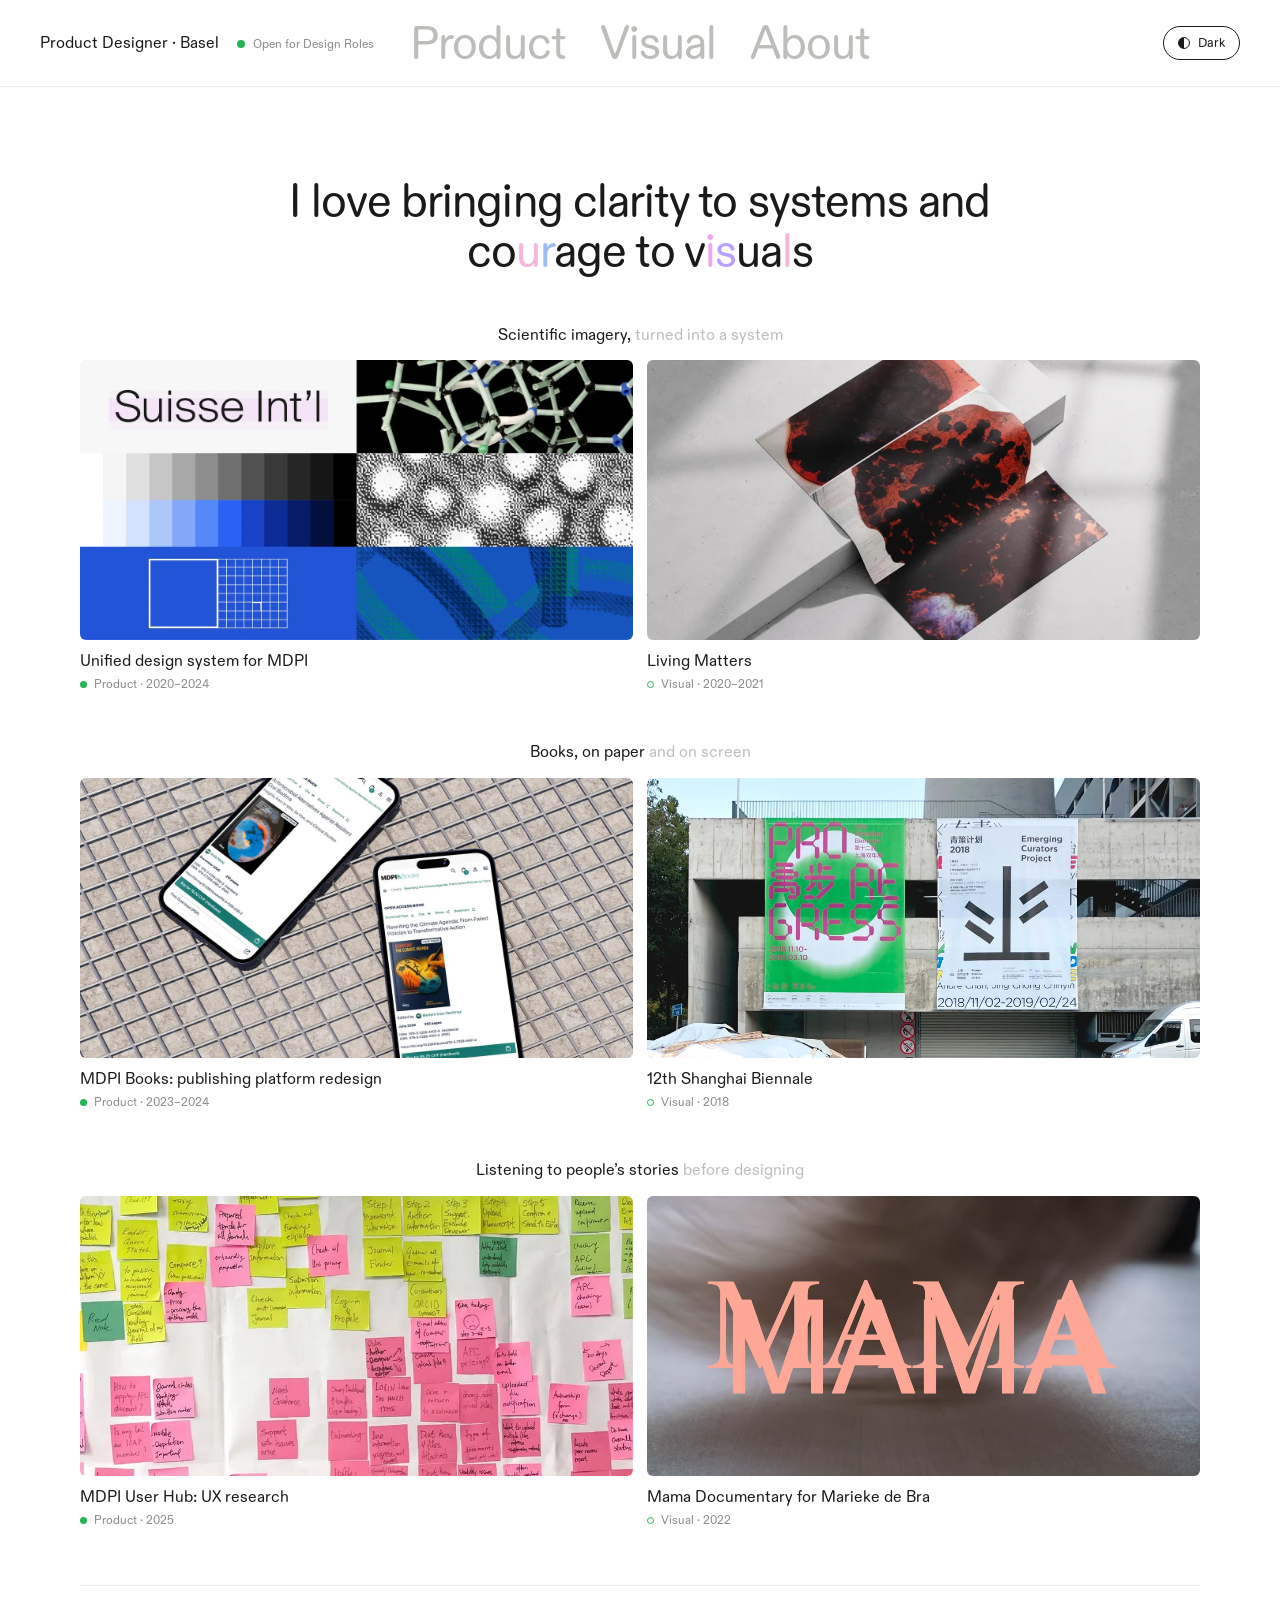
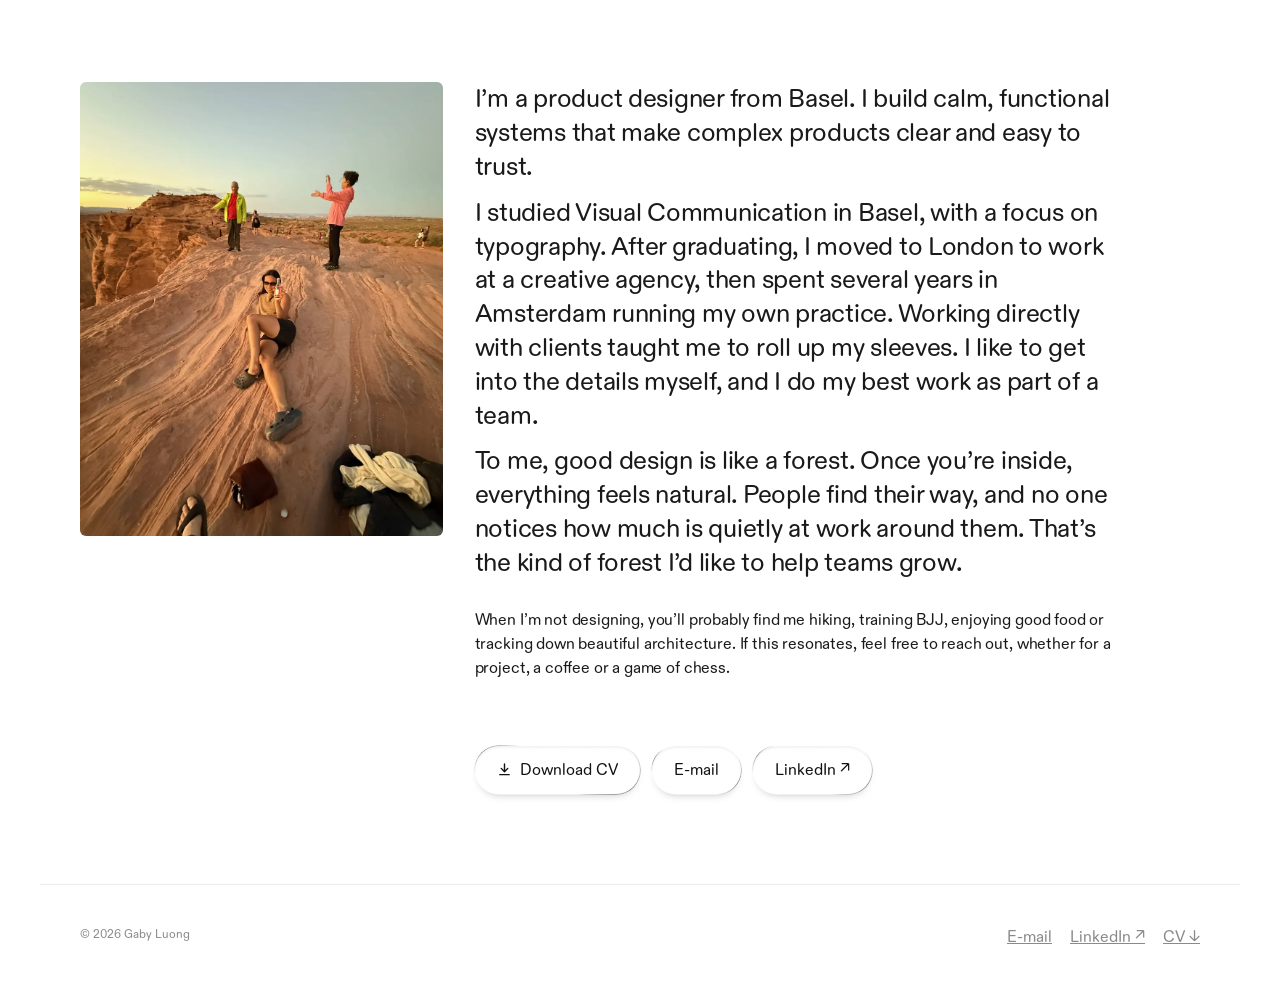
==== index.html @ 209bff6f "Use the smiley as favicon - favicon.svg (switches to white on dark browser tabs), favicon.ico, apple" ====
<!DOCTYPE html><html lang="en"><head><meta charset="utf-8"><meta name="viewport" content="width=device-width,initial-scale=1"><title>Gaby Luong — Product Designer in Basel, Switzerland</title>
<meta name="description" content="Portfolio of Gaby Luong, Product Designer in Basel. Case studies in UX research, design systems and product design for MDPI, plus graphic and visual work.">
<link rel="canonical" href="https://www.gabyluong.com/">
<meta name="author" content="Gaby Luong">
<meta name="robots" content="index, follow">
<meta name="theme-color" content="#FDFDF8">
<meta property="og:type" content="website">
<meta property="og:site_name" content="Gaby Luong">
<meta property="og:title" content="Gaby Luong — Product Designer in Basel, Switzerland">
<meta property="og:description" content="Portfolio of Gaby Luong, Product Designer in Basel. Case studies in UX research, design systems and product design for MDPI, plus graphic and visual work.">
<meta property="og:url" content="https://www.gabyluong.com/">
<meta property="og:image" content="https://www.gabyluong.com/assets/img/og.jpg">
<meta property="og:image:width" content="1200"><meta property="og:image:height" content="630">
<meta property="og:locale" content="en_GB">
<meta name="twitter:card" content="summary_large_image">
<link rel="icon" href="favicon.ico" sizes="any">
<link rel="icon" href="favicon.svg" type="image/svg+xml">
<link rel="apple-touch-icon" href="apple-touch-icon.png">
<script type="application/ld+json">{"@context": "https://schema.org", "@graph": [{"@type": "Person", "@id": "https://www.gabyluong.com/#person", "name": "Gaby Luong", "jobTitle": "Product Designer", "url": "https://www.gabyluong.com/", "email": "mailto:info@gabyluong.com", "address": {"@type": "PostalAddress", "addressLocality": "Basel", "addressCountry": "CH"}, "knowsAbout": ["UX Research", "Product Design", "Design Systems", "Visual Design", "Typography"], "sameAs": ["https://www.linkedin.com/in/gaby-luong-458124151"]}, {"@type": "WebSite", "@id": "https://www.gabyluong.com/#website", "url": "https://www.gabyluong.com/", "name": "Gaby Luong", "inLanguage": "en", "publisher": {"@id": "https://www.gabyluong.com/#person"}}]}</script>
<style>
:root{--bg:#f4f4f2;--paper:#fff;--ink:#1a1a1a;--mute:#8a8a8a;--l1:#e4e4e2;--l2:#d2d2cf;--l3:#bdbdb9;--acc:#d9542b}
@media (prefers-color-scheme:dark){:root{--bg:#141414;--paper:#1c1c1c;--ink:#ededed;--mute:#8c8c8c;--l1:#2a2a2a;--l2:#353535;--l3:#454545;--acc:#ff7a4f}}
*{box-sizing:border-box;margin:0;padding:0}
body{background:var(--bg);color:var(--ink);font:14px/1.5 "Helvetica Neue",Helvetica,Arial,system-ui,sans-serif}
a{color:inherit;text-decoration:none}
button{font:inherit;color:inherit;background:none;border:0;cursor:pointer}
.site{max-width:1200px;margin:0 auto;background:var(--paper);min-height:100vh;border-left:1px solid var(--l1);border-right:1px solid var(--l1)}
header{display:flex;justify-content:space-between;align-items:center;padding:18px 40px;border-bottom:1px solid var(--l1);position:sticky;top:0;background:var(--paper);z-index:5}
header nav{display:flex;gap:22px;font-size:13px;color:var(--mute)}
header nav a.on{color:var(--ink);font-weight:500}
header nav a:hover{color:var(--ink)}
.pill{border:1px solid var(--ink);border-radius:30px;padding:5px 14px;font-size:12px;display:inline-block}
.pill.solid{background:var(--ink);color:var(--paper)}
main{padding:0 40px 20px}
.g{display:grid;grid-template-columns:1fr 2fr;gap:32px}
.eb{font-size:11px;color:var(--mute)}
.tag{font-size:10px;color:var(--mute);text-transform:uppercase;letter-spacing:.08em}
.hl{font-size:clamp(26px,3.8vw,46px);line-height:1.06;letter-spacing:-.02em;font-weight:400}
.hl span{color:var(--l3)}
.h1{font-size:clamp(26px,3.4vw,40px);letter-spacing:-.02em;font-weight:400;line-height:1.1;display:flex;align-items:center}
.h2{font-size:20px;font-weight:400;letter-spacing:-.01em;margin-bottom:10px}
.n{display:inline-flex;width:22px;height:22px;border:1px solid currentColor;border-radius:50%;font-size:11px;align-items:center;justify-content:center;margin-right:10px;flex:none}
.box{background:var(--l1);border-radius:6px;position:relative;display:flex;align-items:center;justify-content:center;color:var(--mute);font-size:11px;text-align:center;padding:8px;overflow:hidden}
.box::before,.box::after{content:"";position:absolute;inset:0;background:linear-gradient(to top right,transparent calc(50% - .5px),var(--l2) 50%,transparent calc(50% + .5px)),linear-gradient(to top left,transparent calc(50% - .5px),var(--l2) 50%,transparent calc(50% + .5px));opacity:.6}
.box span{position:relative;z-index:1;background:var(--l1);padding:1px 6px;border-radius:3px}
a.box:hover,a .box:hover{outline:2px solid var(--ink);outline-offset:-2px}
.lines{display:grid;gap:7px}.lines i{display:block;height:9px;background:var(--l1);border-radius:3px}
.sec{margin-top:60px}
.hr{border-top:1px solid var(--l1);margin:56px 0 0}
.filters{display:flex;gap:8px;flex-wrap:wrap;margin:34px 0 18px;align-items:center}
.filters .pill{border-color:var(--l3);color:var(--mute)}
.filters .pill.on{border-color:var(--ink);background:var(--ink);color:var(--paper)}
.filters .pill:hover{border-color:var(--ink);color:var(--ink)}
.filters .pill.on:hover{color:var(--paper)}
/* wall */
.wall{display:grid;grid-template-columns:repeat(6,1fr);grid-auto-rows:112px;gap:8px;grid-auto-flow:dense}
.wall a{display:block;position:relative}.wall a .box{height:100%}
.lab{position:absolute;left:8px;bottom:8px;z-index:2;font-size:10px;padding:2px 8px;border-radius:10px;background:var(--paper);color:var(--ink);border:1px solid var(--l2)}
.lab.p{background:var(--ink);color:var(--paper);border-color:var(--ink)}
.s2{grid-column:span 2}.r2{grid-row:span 2}.s3{grid-column:span 3}
.cards{display:grid;grid-template-columns:repeat(3,1fr);gap:18px}
.cards .box{height:170px;margin-bottom:10px}
.cards b{font-weight:500;display:flex;align-items:center}
.cards p{font-size:12px;color:var(--mute);margin-top:3px}
/* mobile pairs (D) */
.pairs{display:none}
.pair{margin-top:26px}.pair h3{font-size:20px;font-weight:400;letter-spacing:-.01em;margin:4px 0 10px}.pair h3 span{color:var(--l3)}
.pair .two{display:grid;grid-template-columns:1fr 1fr;gap:8px}.pair .two .box{height:130px}
.cap{font-size:11px;color:var(--mute);margin-top:4px}
/* overview A */
.ovhead{margin-top:28px}
.plist{display:grid;gap:0;margin-top:20px}
.prow{display:grid;grid-template-columns:200px 1fr auto;gap:22px;align-items:center;padding:16px 0;border-top:1px solid var(--l1)}
.prow .box{height:120px}
.prow b{font-weight:500;font-size:17px;display:flex;align-items:center}
.prow .res{font-size:12px;border:1px solid var(--l2);border-radius:20px;padding:3px 10px;color:var(--mute);white-space:nowrap}
.prow:hover b{text-decoration:underline}
.vgrid{display:grid;grid-template-columns:repeat(4,1fr);grid-auto-rows:150px;gap:10px;margin-top:20px;grid-auto-flow:dense}
.vgrid a{display:flex;flex-direction:column}.vgrid a .box{flex:1}
.vgrid .cap{display:flex;justify-content:space-between}
/* case study: summary first */
.tldr{display:grid;grid-template-columns:repeat(4,1fr);border:1px solid var(--l2);border-radius:10px;overflow:hidden;margin-top:18px}
.tldr div{padding:16px;border-right:1px solid var(--l2);font-size:13px}.tldr div:last-child{border-right:0;background:var(--l1)}
.tldr b{display:block;font-size:10px;color:var(--mute);font-weight:500;text-transform:uppercase;letter-spacing:.08em;margin-bottom:6px}
.chapnav{position:sticky;top:57px;background:var(--paper);z-index:4;display:flex;gap:20px;font-size:12px;color:var(--mute);border-bottom:1px solid var(--l1);padding:12px 0;margin-top:34px;overflow-x:auto;white-space:nowrap}
.chapnav a:hover,.chapnav a.on{color:var(--ink)}
.steps div{display:grid;grid-template-columns:140px 1fr;gap:12px;padding:9px 0;border-top:1px solid var(--l1);font-size:13px}
.steps b{font-weight:500}
.stats{display:grid;grid-template-columns:repeat(3,1fr);gap:10px}
.stats div{background:var(--l1);border-radius:8px;padding:14px}
.stats b{display:block;font-size:24px;font-weight:400}.stats span{font-size:12px;color:var(--mute)}
.pairbox{display:grid;grid-template-columns:1fr 1fr;gap:20px;align-items:center;border:1px dashed var(--l3);border-radius:10px;padding:20px}
.pairbox .box{height:170px}
.next{display:flex;justify-content:space-between;align-items:center;border-top:1px solid var(--l1);margin-top:64px;padding-top:22px}
.next .h1{font-size:24px}
.meta{display:grid;grid-template-columns:repeat(4,1fr);gap:16px;font-size:12px;margin-top:22px}
.meta div{border-top:1px solid var(--l1);padding-top:8px;color:var(--mute)}.meta b{display:block;color:var(--ink);font-weight:500;font-size:13px}
.back{font-size:12px;color:var(--mute);display:inline-block;margin-top:24px}.back:hover{color:var(--ink)}
footer{display:flex;justify-content:space-between;padding:26px 40px;border-top:1px solid var(--l1);margin-top:70px;font-size:11px;color:var(--mute)}
/* annotations */
.ann{display:none;font-size:11.5px;color:var(--acc);border-left:2px solid var(--acc);padding:2px 0 2px 9px;margin-top:10px;max-width:640px}
body.notes .ann{display:block}
.tools-x{position:fixed;right:14px;bottom:14px;display:flex;gap:8px;z-index:9}
.tools button{background:var(--ink);color:var(--paper);border-radius:30px;padding:8px 14px;font-size:12px;box-shadow:0 2px 10px rgba(0,0,0,.15)}
.tools .where{background:var(--paper);color:var(--mute);border:1px solid var(--l2)}
.burger{display:none}
@media (max-width:760px){
 header,main,footer{padding-left:16px;padding-right:16px}
 header nav{display:none}.burger{display:block;font-size:12px}
 header nav.open{display:flex;position:absolute;top:100%;left:0;right:0;background:var(--paper);flex-direction:column;padding:14px 16px;border-bottom:1px solid var(--l1)}
 .g,.cards,.pairbox{grid-template-columns:1fr}
 .wall{display:none}.pairs{display:block}.wallhead{display:none}
 .prow{grid-template-columns:110px 1fr}.prow .res{grid-column:2}.prow .box{height:80px}
 .vgrid{grid-template-columns:1fr 1fr}
 .tldr,.meta{grid-template-columns:1fr 1fr}.tldr div:nth-child(2){border-right:0}.tldr div:nth-child(-n+2){border-bottom:1px solid var(--l2)}
 .stats{grid-template-columns:1fr}.steps div{grid-template-columns:1fr;gap:2px}
 .chapnav{top:53px}
}

.page{display:none}#home{display:block}
main.pages:has(.page:target) #home:not(:target),main.pages:has(.page :target) #home:not(:has(:target)){display:none}
.page:target,.page:has(:target){display:block}
.where{position:fixed;right:118px;bottom:14px;z-index:9;background:var(--paper);color:var(--mute);border:1px solid var(--l2);border-radius:30px;padding:8px 14px;font-size:12px}
#nt{position:absolute;opacity:0;pointer-events:none}
.ntl{position:fixed;right:14px;bottom:14px;z-index:9;background:var(--ink);color:var(--paper);border-radius:30px;padding:8px 14px;font-size:12px;cursor:pointer;box-shadow:0 2px 10px rgba(0,0,0,.15)}
#nt:checked ~ .pages .ann{display:block}
html{scroll-padding-top:100px}
.fr{position:absolute;opacity:0;pointer-events:none}
header.hc{display:flex;justify-content:center;align-items:center}
header.hc nav{display:flex;gap:28px;font-size:13px;color:var(--mute);justify-self:center}
header.hc nav a.on{color:var(--ink);font-weight:500;border-bottom:1px solid var(--ink)}
header.hc .logo{font-weight:500}header.hc .hr-r{justify-self:end;font-size:12px;color:var(--mute)}
.fbox{display:flex;justify-content:space-between;align-items:flex-end;gap:20px;flex-wrap:wrap;margin:70px 40px 30px;padding:26px;border:1px solid var(--l2);border-radius:10px;font-size:11px;color:var(--mute)}
.pair3{margin-top:48px}.ptitle3{display:grid;grid-template-columns:1fr 2fr;gap:32px;align-items:end;margin-bottom:14px}
.ptitle3 h3{font-size:clamp(22px,2.8vw,32px);font-weight:400;letter-spacing:-.015em;line-height:1.1}.ptitle3 h3 span{color:var(--l3)}
.two3{display:grid;grid-template-columns:1fr 1fr;gap:14px}.cap{display:flex;justify-content:space-between;gap:8px}.two3 .cap b{font-weight:500;color:var(--ink)}
.rowhead{display:flex;justify-content:space-between;align-items:baseline;margin:44px 0 14px}.rowhead .back{margin:0}
.car{position:relative;padding:0 44px}
.vp{overflow:hidden}.track{display:flex;gap:12px;transition:transform .35s ease}
.track .it{flex:0 0 calc((100% - (var(--v) - 1)*12px)/var(--v));display:block}
.cnav .ca{display:none;position:absolute;top:calc(50% - 30px);width:34px;height:34px;border:1px solid var(--ink);border-radius:50%;align-items:center;justify-content:center;font-size:18px;cursor:pointer;background:var(--paper);z-index:2}
.cnav .cprev{left:0}.cnav .cnext{right:0}.cnav .dis{border-color:var(--l2);color:var(--l3);cursor:default}
.cnt{font-size:11px;color:var(--mute);text-align:center;margin-top:8px}.cnt span{display:none}
.col{max-width:780px;margin:0 auto}
.pl{margin-top:56px;padding-top:24px;border-top:1px solid var(--l1)}
.pl .box{margin-bottom:16px}.plt{display:flex;justify-content:space-between;align-items:center;gap:12px;flex-wrap:wrap}
.res{font-size:12px;border:1px solid var(--l2);border-radius:20px;padding:3px 10px;color:var(--mute)}
.vb{margin-top:80px;padding-top:26px;border-top:1px solid var(--l1)}
.vh{display:flex;gap:16px;align-items:baseline;margin-bottom:18px}.vn{font-size:12px;color:var(--mute);font-variant-numeric:tabular-nums}
.vt{font-size:clamp(22px,2.6vw,32px);font-weight:400;letter-spacing:-.015em}
.vcap-r{max-width:340px;margin:16px 0 0 auto}
.sq{display:grid;grid-template-columns:1fr 1fr;gap:40px;align-items:start;max-width:880px;margin-left:12%}.sq.rev{margin-left:auto;margin-right:0}
.sq .lines,.ov .lines{margin-top:6px}
.ov{display:grid;grid-template-columns:1.3fr 1fr;gap:40px;align-items:center}.ov.rev{grid-template-columns:1fr 1.3fr}
.ovimg{position:relative;height:440px}.ovimg .o1{position:absolute;left:0;top:0;width:62%;height:78%;display:block}.ovimg .o2{position:absolute;right:0;bottom:0;width:55%;height:62%;display:block;box-shadow:0 0 0 8px var(--paper)}
.dip{display:grid;grid-template-columns:1fr 1fr;gap:12px}
.bleed{display:block;position:relative;margin:0 -40px}.bleed .box{border-radius:0}.bcap{position:absolute;left:40px;bottom:20px;background:var(--paper);padding:6px 12px;border-radius:20px;font-size:12px;z-index:2}
.tri{display:grid;grid-template-columns:1fr 1fr 1fr;gap:12px;align-items:start}
.typ{display:grid;grid-template-columns:2fr 1fr;gap:30px;align-items:end}.big{font-size:clamp(40px,7vw,96px);font-weight:400;letter-spacing:-.04em;line-height:.95}

.lead{font-size:clamp(18px,2vw,22px);line-height:1.4;letter-spacing:-.01em;max-width:820px;margin-top:22px}
.txt p{max-width:640px;margin-top:10px}.txt .h2{margin-bottom:4px}
.steps span{color:var(--ink)}
.out{margin:16px 0 0 18px;max-width:640px}.out li{margin-top:6px}
@media (max-width:760px){
 header.hc{grid-template-columns:1fr;gap:10px;justify-items:center}header.hc .hr-r{display:none}header.hc nav{gap:18px}
 .where{display:none!important}.fbox{margin:50px 16px 20px}
 .ptitle3{grid-template-columns:1fr;gap:4px}.two3 .box{height:160px!important}.two3 .cap{flex-direction:column;gap:0}
 .car{padding:0}.cnav{display:none}.vp{overflow-x:auto;scroll-snap-type:x mandatory}.track{transform:none!important}.track .it{flex-basis:72%;scroll-snap-align:start}.cnt{display:none}
 .pl .box{height:220px!important}
 .sq,.ov,.ov.rev,.typ{grid-template-columns:1fr;margin-left:0;gap:16px}.ovimg{height:300px}.ov.rev .ovimg{order:-1}.sq.rev a{order:-1}
 .dip .box{height:260px!important}.bleed{margin:0 -16px}.bleed .box{height:260px!important}.bcap{left:16px}
 .tri{grid-template-columns:1fr 1fr 1fr;gap:6px}.tri .box{height:140px!important}.tri a{margin-top:0!important}
}
#cux-0:checked~.cnav .k0{display:flex}#cux-0:checked~.vp .track{transform:translateX(calc(-0 * ((100% - 2*12px)/3 + 12px)))}#cux-0:checked~.cnt .c0{display:inline}#cux-1:checked~.cnav .k1{display:flex}#cux-1:checked~.vp .track{transform:translateX(calc(-1 * ((100% - 2*12px)/3 + 12px)))}#cux-1:checked~.cnt .c1{display:inline}#cux-2:checked~.cnav .k2{display:flex}#cux-2:checked~.vp .track{transform:translateX(calc(-2 * ((100% - 2*12px)/3 + 12px)))}#cux-2:checked~.cnt .c2{display:inline}#cvis-0:checked~.cnav .k0{display:flex}#cvis-0:checked~.vp .track{transform:translateX(calc(-0 * ((100% - 3*12px)/4 + 12px)))}#cvis-0:checked~.cnt .c0{display:inline}#cvis-1:checked~.cnav .k1{display:flex}#cvis-1:checked~.vp .track{transform:translateX(calc(-1 * ((100% - 3*12px)/4 + 12px)))}#cvis-1:checked~.cnt .c1{display:inline}#cvis-2:checked~.cnav .k2{display:flex}#cvis-2:checked~.vp .track{transform:translateX(calc(-2 * ((100% - 3*12px)/4 + 12px)))}#cvis-2:checked~.cnt .c2{display:inline}#cvis-3:checked~.cnav .k3{display:flex}#cvis-3:checked~.vp .track{transform:translateX(calc(-3 * ((100% - 3*12px)/4 + 12px)))}#cvis-3:checked~.cnt .c3{display:inline}#cvis-4:checked~.cnav .k4{display:flex}#cvis-4:checked~.vp .track{transform:translateX(calc(-4 * ((100% - 3*12px)/4 + 12px)))}#cvis-4:checked~.cnt .c4{display:inline}#cvis-5:checked~.cnav .k5{display:flex}#cvis-5:checked~.vp .track{transform:translateX(calc(-5 * ((100% - 3*12px)/4 + 12px)))}#cvis-5:checked~.cnt .c5{display:inline}#cvis-6:checked~.cnav .k6{display:flex}#cvis-6:checked~.vp .track{transform:translateX(calc(-6 * ((100% - 3*12px)/4 + 12px)))}#cvis-6:checked~.cnt .c6{display:inline}#csh-0:checked~.cnav .k0{display:flex}#csh-0:checked~.vp .track{transform:translateX(calc(-0 * ((100% - 2*12px)/3 + 12px)))}#csh-0:checked~.cnt .c0{display:inline}#csh-1:checked~.cnav .k1{display:flex}#csh-1:checked~.vp .track{transform:translateX(calc(-1 * ((100% - 2*12px)/3 + 12px)))}#csh-1:checked~.cnt .c1{display:inline}#csh-2:checked~.cnav .k2{display:flex}#csh-2:checked~.vp .track{transform:translateX(calc(-2 * ((100% - 2*12px)/3 + 12px)))}#csh-2:checked~.cnt .c2{display:inline}#csh-3:checked~.cnav .k3{display:flex}#csh-3:checked~.vp .track{transform:translateX(calc(-3 * ((100% - 2*12px)/3 + 12px)))}#csh-3:checked~.cnt .c3{display:inline}.ph{border-radius:6px;overflow:hidden;background:var(--l1)}.ph img{display:block;width:100%;height:auto}
@font-face{font-family:"Diatype Rounded";src:url(assets/fonts/diatype-rounded-1.woff2) format("woff2");font-weight:300}
@font-face{font-family:"Diatype Rounded";src:url(assets/fonts/diatype-rounded-2.woff2) format("woff2");font-weight:400}
@font-face{font-family:"Diatype Rounded";src:url(assets/fonts/diatype-rounded-3.woff2) format("woff2");font-weight:500}
@font-face{font-family:"Diatype Rounded";src:url(assets/fonts/diatype-rounded-4.woff2) format("woff2");font-weight:900}
:root{--bg:#f4f4f2;--paper:#fff;--ink:#1a1a1a;--mute:#8a8a8a;--l1:#ecece9;--l2:#d2d2cf;--l3:#bdbdb9;--acc:#d9542b;color-scheme:light}:root[data-theme="dark"]{--bg:#0d0d0c;--paper:#111110;--ink:#efeee9;--mute:#8e8d87;--l1:#1c1c1a;--l2:#2b2b28;--l3:#5c5b56;--acc:#ff7a4f;color-scheme:dark}#gnav nav a.on{color:#fff!important;font-weight:400}.tgl{justify-self:end;border:1.5px solid currentColor;border-radius:30px;padding:6px 14px;font-size:13px;color:inherit;display:inline-flex;gap:8px;align-items:center}.tgl i{width:12px;height:12px;border-radius:50%;border:1.5px solid currentColor;background:linear-gradient(90deg,currentColor 50%,transparent 50%)}.vrow{display:flex;gap:12px;overflow-x:auto;scroll-snap-type:x mandatory;scrollbar-width:thin;padding-bottom:6px}.vrow .ph{flex:0 0 auto;scroll-snap-align:start}.vrow .ph img{width:auto!important}@media (max-width:760px){.vrow .ph{height:300px!important}}
body{font-family:"Diatype Rounded","Helvetica Neue",Helvetica,Arial,sans-serif;background:var(--bg);color:var(--ink)}
.site{border:0}
.site>header.hc{display:none}
.site>main{padding-top:120px}
#gnav{position:fixed;top:0;left:0;right:0;z-index:50;display:grid;grid-template-columns:1fr auto 1fr;align-items:center;padding:18px 40px;background:transparent;transition:transform .35s ease;mix-blend-mode:difference;color:#fff}
#gnav.hide{transform:translateY(-110%)}
#gnav .geb{font-weight:900;font-size:14px;line-height:1.3}
#gnav nav{display:flex;gap:clamp(18px,2.6vw,40px);font-size:clamp(28px,3.4vw,46px);letter-spacing:-.02em;line-height:1}
#gnav nav a{opacity:.5;transition:opacity .2s}
#gnav nav a:hover,#gnav nav a.on{opacity:1}
#gnav nav a.on{text-decoration:underline;text-decoration-thickness:2px;text-underline-offset:6px}
@media (max-width:760px){
 #gnav{position:absolute;mix-blend-mode:normal;padding:16px;display:flex;justify-content:space-between;align-items:center;color:var(--ink)}
 #gnav nav{position:fixed;left:0;right:0;bottom:0;justify-content:space-around;font-size:19px;padding:14px 10px calc(14px + env(safe-area-inset-bottom));background:color-mix(in srgb,var(--paper) 88%,transparent);backdrop-filter:blur(12px);-webkit-backdrop-filter:blur(12px);border-top:1px solid var(--l2);transition:transform .35s ease}
 #gnav.hide{transform:none} #gnav.hide nav{transform:translateY(110%)}
 .site>main{padding-top:64px} body{padding-bottom:70px}
 .ntl{bottom:84px!important}
}
/* hover on landing thumbnails */
#home .two3 a,#home .track .it{display:block}
#home .two3 .ph img,#home .track .ph img{transition:transform .7s cubic-bezier(.2,.7,.2,1),filter .4s;filter:none}
#home .two3 a:hover .ph img,#home .track .it:hover .ph img{transform:scale(1.045);filter:none}
#home .two3 .ph,#home .track .ph{position:relative}
#home .two3 .ph::after,#home .track .ph::after{content:"View project →";position:absolute;left:12px;bottom:12px;padding:5px 12px;border-radius:30px;background:var(--ink);color:var(--bg);font-size:12px;opacity:0;transform:translateY(6px);transition:.3s}
#home .two3 a:hover .ph::after,#home .track .it:hover .ph::after{opacity:1;transform:none}
#home .two3 a:hover .cap b{text-decoration:underline}
/* random flip cards */
.rnd{display:flex;margin:36px 0 8px} .rnd-right{justify-content:flex-end;padding-right:6%} .rnd-left{justify-content:flex-start;padding-left:8%} .rnd-center{justify-content:center}
.flip{width:200px;aspect-ratio:3/4;perspective:900px;position:relative;transform:rotate(var(--r));padding:0;border:0;background:none;cursor:pointer}
.flip .fi{position:absolute;inset:0;backface-visibility:hidden;-webkit-backface-visibility:hidden;border-radius:6px;overflow:hidden;transition:transform .7s cubic-bezier(.3,.7,.2,1);box-shadow:0 10px 30px rgba(0,0,0,.45)}
.flip .fr-front img{width:100%;height:100%;object-fit:cover;display:block}
.flip .fr-back{transform:rotateY(180deg);background:var(--ink);color:var(--bg);display:flex;flex-direction:column;gap:8px;padding:16px;text-align:left;font-size:13px;line-height:1.4}
.flip .fr-back b{font-weight:900}
.flip.on .fr-front{transform:rotateY(-180deg)} .flip.on .fr-back{transform:rotateY(0)}
@media (max-width:760px){.flip{width:150px}}
/* slideshow + carousel */
.ss .tr{display:flex;overflow-x:auto;scroll-snap-type:x mandatory;scrollbar-width:none;gap:12px}
.ss .tr::-webkit-scrollbar{display:none}
.ss .sl{flex:0 0 100%;scroll-snap-align:start;margin:0}
.ss.car2 .sl{flex:0 0 calc((100% - 24px)/3)}
@media (max-width:760px){.ss.car2 .sl{flex-basis:78%}}
.ss .sl .ph{height:var(--h,560px)} .ss .sl .ph img{height:100%;object-fit:contain;background:var(--l1)}
.ss.car2 .sl .ph{height:var(--h,380px)} .ss.car2 .sl .ph img{object-fit:cover}
.ssn{display:flex;align-items:center;justify-content:space-between;margin-top:10px;font-size:12px;color:var(--mute)}
.ssn button{width:36px;height:36px;border-radius:50%;border:1px solid var(--ink);font-size:18px;line-height:1}
.ssn button:disabled{opacity:.3}
/* video */
.vhero{position:relative;border-radius:6px;overflow:hidden;background:#000}
.vhero video{display:block;width:100%;height:auto}
.vtitle{position:absolute;left:24px;bottom:24px;right:auto;background:rgba(255,255,255,.8);color:#111;padding:10px 18px;border-radius:4px;max-width:calc(100% - 48px)}
.vtitle h1,.vtitle h2{margin:0;font-weight:400;letter-spacing:-.02em;font-size:clamp(22px,3.4vw,44px);line-height:1.05}
.vtitle p{font-size:12px;margin-top:4px;color:#333}
@media (max-width:760px){.vtitle{left:10px;bottom:10px;padding:6px 10px}}
/* about */
.about2{display:grid;grid-template-columns:1fr 2fr;gap:32px;align-items:start}
.about2 .ph{aspect-ratio:4/5} .about2 .ph img{height:100%;object-fit:cover}
.about2 p{max-width:640px;margin-top:12px}
.about2 .big{font-size:clamp(20px,2.2vw,28px);line-height:1.3;letter-spacing:-.01em;margin-top:0}
.links{display:flex;gap:8px;flex-wrap:wrap;margin-top:22px}
@media (max-width:760px){.about2{grid-template-columns:1fr}}
.pill.solid{background:var(--ink);color:var(--bg);border-color:var(--ink)} .pill{border-color:var(--ink)}
.fbox a{text-decoration:underline}

:root{--t1:clamp(30px,3.6vw,48px);--t2:clamp(20px,1.8vw,26px);--t3:16px}
html{overflow-x:clip}
body{font-size:var(--t3);line-height:1.5}
.hl,.h1,#gnav nav,.vtitle h1,.ctitle h1{font-size:var(--t1)!important;line-height:1.08!important;letter-spacing:-.02em!important;font-weight:400!important}
.h2,.ptitle3 h3,.lead,.vt,.next .h1,.stats b,.finding b,.vtitle h2,.ctitle h2,.big{font-size:var(--t2)!important;line-height:1.25!important;letter-spacing:-.01em!important;font-weight:400!important}
p,li,.eb,.tag,.cap,.cap *,.meta,.meta b,.tldr div,.tldr b,.steps div,.steps b,.steps span,.stats span,.out li,.back,.res,.pill,.ann,.chapnav,.chapnav a,.ssn,.ft,.ft a,.about2 p,.about2 .big,.txt p,.vtitle p,.rowhead,.rowhead *{font-size:var(--t3)!important}
.about2 .big{line-height:1.5!important;letter-spacing:0!important}
.tag{text-transform:none;letter-spacing:0;color:var(--mute)}
#gnav .geb{font-weight:400!important;font-size:var(--t3)!important}
.ctitle{text-align:center;max-width:860px;margin:56px auto 0}.ctitle h2{color:var(--mute);margin-top:10px}.ctitle p{color:var(--mute);margin-top:10px}
.ptitle3{display:block!important}
.ft{display:flex;justify-content:space-between;gap:16px;flex-wrap:wrap;padding:40px 40px 48px;color:var(--mute)}.ft span:last-child{display:flex;gap:18px}.ft a{text-decoration:underline}
@media (max-width:760px){.ft{padding:28px 16px 90px}}
/* full-bleed sliders */
.fbx{margin-left:calc(50% - 50vw);margin-right:calc(50% - 50vw)}
.sl2{position:relative}
.sl2 .tr2{display:flex;gap:12px;overflow-x:auto;scroll-snap-type:x mandatory;scrollbar-width:none;padding:0 40px;scroll-padding:0 40px}
.sl2:not(.fbx) .tr2{padding:0;scroll-padding:0}
.sl2 .tr2::-webkit-scrollbar{display:none}
.sl2 .tr2>*{flex:0 0 var(--w,calc((100% - 12px)/2));scroll-snap-align:start;margin:0}
.sl2 .pv,.sl2 .nx{position:absolute;top:calc(var(--ih,50%) / 2);transform:translateY(-50%);width:46px;height:46px;border-radius:50%;background:var(--paper);color:var(--ink);border:1px solid var(--ink);font-size:20px;line-height:1;z-index:3;cursor:pointer}
.sl2 .pv{left:16px}.sl2 .nx{right:16px}.sl2 button:disabled{opacity:0;pointer-events:none}
.sl2 .cap{margin-top:8px}
.sl2.land{--w:calc((100vw - 80px - 36px)/4);--ih:300px}
.sl2.land .ph{height:300px}
@media (max-width:760px){.sl2 .tr2{padding:0 16px;scroll-padding:0 16px}.sl2.land{--w:72vw;--ih:240px}.sl2.land .ph{height:240px}.sl2.pair{--w:85%}.sl2 .pv{left:6px}.sl2 .nx{right:6px}}
.sl2.pair{--ih:520px}.sl2.pair .ph{height:520px}
@media (max-width:760px){.sl2.pair{--ih:300px}.sl2.pair .ph{height:300px}}
/* Wäscheleine */
.sl2.wlw{--w:100%;--ih:520px}
.wl{position:relative;display:flex;justify-content:space-evenly;align-items:flex-start;height:560px;padding-top:34px}
.wl::before{content:"";position:absolute;left:0;right:0;top:16px;border-top:1.5px solid var(--ink);border-radius:50%/0 0 30px 30px}
.wl .pin{position:relative;width:29%}
.wl .pin::before{content:"";position:absolute;top:-22px;left:50%;width:8px;height:26px;margin-left:-4px;background:var(--ink);border-radius:2px;z-index:2}
.wl .pin .ph img{width:100%;height:100%;object-fit:cover}
.wl .pin:nth-child(1){margin-top:0}.wl .pin:nth-child(1) .ph{height:380px}
.wl .pin:nth-child(2){margin-top:30px}.wl .pin:nth-child(2) .ph{height:440px}
.wl .pin:nth-child(3){margin-top:8px}.wl .pin:nth-child(3) .ph{height:340px}
@media (max-width:760px){.wl{height:330px}.wl .pin:nth-child(1) .ph{height:200px}.wl .pin:nth-child(2) .ph{height:250px}.wl .pin:nth-child(3) .ph{height:180px}.sl2.wlw{--ih:300px}}
/* visual blocks */
.vp2{margin-top:110px}.vh2{display:flex;justify-content:space-between;align-items:baseline;gap:16px;margin-bottom:18px;flex-wrap:wrap}
.vh2 .eb{color:var(--mute)}.vh2 .back{margin:0}
.fbimg img{display:block;width:100%;height:auto}
.vhero .vtitle h2{margin:0}
.ft-hero{position:relative;border-radius:6px;overflow:hidden}
:root{--bg:#fff;--paper:#fff}
#gnav{mix-blend-mode:normal!important;color:var(--ink)!important}
#gnav nav a.on{color:var(--ink)!important}
.st{display:inline-flex;align-items:center;gap:8px;margin-left:18px;color:var(--mute)}
.st i{width:8px;height:8px;border-radius:50%;background:#22b455;animation:blink 2.6s ease-in-out infinite}
@keyframes blink{0%,100%{opacity:1;box-shadow:0 0 0 0 rgba(34,180,85,.45)}50%{opacity:.35;box-shadow:0 0 0 6px rgba(34,180,85,0)}}
@media (prefers-reduced-motion:reduce){.st i{animation:none}}
.cap,.cap *,.eb,.vh2 .eb,.st,figcaption{font-size:12px!important}
.about2 p,.about2 .big{font-size:26px!important;line-height:1.3!important;letter-spacing:-.01em!important}
@media (max-width:760px){.about2 p,.about2 .big{font-size:20px!important}.st span{display:none}}
.sl2 .pv,.sl2 .nx{background:none!important;border:0!important;width:auto!important;height:auto!important;border-radius:0!important;font-size:var(--t1)!important;color:#fff!important;text-shadow:0 1px 6px rgba(0,0,0,.45);padding:0 4px}
.wl::before,.wl .pin::before{display:none!important}
.sl2 a{display:block}
.gr{display:flex;gap:14px;margin-top:14px;align-items:flex-start}.gr figure{margin:0;min-width:0}.gr img{display:block;width:100%;height:auto;border-radius:4px}@media (max-width:760px){.gr{flex-direction:column;padding:0!important}}
.ptitle3 h3{text-align:center}
.about2 p,.about2 .big{color:var(--ink)!important}
.lead{max-width:none!important}
.plist2{margin-top:40px}
.pl2{margin-top:96px}.pl2:first-child{margin-top:56px}
.pl2 .h2{margin:0}.pl2 p{margin-top:6px;max-width:none}.pl2 .eb{color:var(--mute);margin-top:4px}
.pl2 .back{display:inline-block;margin:14px 0 18px}
.pl2 .pimg{display:block}.pl2 .pimg .ph{height:auto!important}.pl2 .pimg img{width:100%;height:auto!important;object-fit:initial!important}
.vh2{display:block!important;margin-bottom:22px!important}.vh2 .vt{margin:0}.vh2 p{margin-top:6px}.vh2 .eb{margin-top:4px}.vh2 .back{display:inline-block;margin-top:14px!important}
/* uncropped visual images */
.sl2.pair .tr2>*{flex:0 0 auto!important}
.sl2.pair .ph{height:520px!important;background:none!important;border-radius:0}
.sl2.pair .ph img{height:100%!important;width:auto!important;object-fit:contain!important}
@media (max-width:760px){.sl2.pair .ph{height:300px!important}.sl2.pair .ph img{max-width:85vw}}
.wl .pin{width:auto!important;max-width:31%;display:flex;justify-content:center}
.wl .ph{background:none!important;border-radius:0!important;height:auto!important}
.wl .pin .ph img{width:auto!important;max-width:100%;object-fit:contain!important;border-radius:0!important}
.wl .pin:nth-child(1) .ph img{height:380px}.wl .pin:nth-child(2) .ph img{height:440px}.wl .pin:nth-child(3) .ph img{height:340px}
@media (max-width:760px){.wl .pin:nth-child(1) .ph img{height:200px}.wl .pin:nth-child(2) .ph img{height:250px}.wl .pin:nth-child(3) .ph img{height:180px}}
.vhero{background:none!important;border-radius:0}
/* product subpages */
.tldr{border:0!important;border-radius:0!important;gap:24px;margin-top:28px!important;overflow:visible!important}
.tldr div{border:0!important;border-top:1px solid var(--ink)!important;padding:10px 0 0!important;background:none!important}
.tldr b{font-size:12px!important;letter-spacing:.04em!important}
.chapnav{top:88px!important;transition:top .35s ease;z-index:20!important;gap:6px!important;border-bottom:0!important;padding:12px 0!important;background:var(--paper)!important}
body:has(#gnav.hide) .chapnav{top:0!important}
.chapnav a{padding:6px 14px;border-radius:30px;color:var(--mute)}
.chapnav a.on{background:var(--ink);color:var(--paper)!important}
.sec2{display:grid;grid-template-columns:1fr 1fr;column-gap:40px;margin-top:88px;scroll-margin-top:160px}
.sec2>*{grid-column:2;margin-top:0}
.sec2>*+*{margin-top:14px}
.sec2>h2{grid-column:1;grid-row:1 / span 6;align-self:start;margin:0!important}
.sec2>div:has(.ph),.sec2>.ph,.sec2>p.cap{grid-column:1 / -1;margin-top:24px}
.sec2 p{max-width:none}
@media (max-width:760px){.chapnav{top:0!important}.sec2{grid-template-columns:1fr}.sec2>*{grid-column:1}.sec2>h2{grid-row:auto;margin-bottom:12px!important}}

/* v9 */
.tldr.t5{grid-template-columns:repeat(5,1fr)!important}
@media (max-width:760px){.tldr.t5{grid-template-columns:1fr 1fr!important}}
figure.full{margin:32px 0 0}
figure.half{margin:24px 0 0 auto;width:calc(50% - 20px)}
.sec2>figure.half{grid-column:2;width:auto;margin:24px 0 0}
figure .ph img{width:100%;height:auto;display:block}
figure figcaption{margin-top:8px;color:var(--mute)}
.step2{border-top:1px solid var(--l2);padding-top:12px}
.step2+.step2{margin-top:32px!important}
.step2 b{font-weight:500;display:block;margin-bottom:4px}
.step2 figure.half{width:auto;margin:16px 0 0}
.ba{grid-column:1 / -1!important;display:grid;grid-template-columns:1fr 1fr;gap:16px;margin-top:28px!important}
.ba figure{margin:0}
.rh{font-weight:500;margin-top:36px!important}
@media (max-width:760px){figure.half{width:auto;margin:20px 0 0}.ba{grid-template-columns:1fr}}
/* menu */
#gnav{transition:transform .35s ease,background-color .25s ease,box-shadow .25s ease}
#gnav.sc{background:color-mix(in srgb,var(--paper) 92%,transparent);backdrop-filter:blur(14px);-webkit-backdrop-filter:blur(14px);box-shadow:0 1px 0 var(--l2)}
#gnav nav a{opacity:1!important;color:var(--l3)!important;text-decoration:none!important}
#gnav nav a:hover{color:var(--ink)!important}
#gnav nav a.on{color:var(--ink)!important}
#gnav .tgl{justify-self:end}
@media (max-width:760px){
 #gnav{position:absolute!important;background:transparent!important;box-shadow:none!important;backdrop-filter:none!important}
 #gnav nav{font-size:18px!important;line-height:1.2!important;letter-spacing:0!important;padding:12px 8px calc(12px + env(safe-area-inset-bottom))!important;background:var(--paper)!important;border-top:1px solid var(--l2)}
 #gnav nav a.on{text-decoration:underline!important;text-underline-offset:5px}
 body{padding-bottom:60px}
}
.sec2>.step2{grid-column:2!important;margin-top:0}
.sec2>.step2:first-of-type{margin-top:0!important}
.sec2>h2+.step2{margin-top:0!important}
@media (max-width:760px){.sec2>figure.half,.sec2>.step2{grid-column:1!important}}
/* spark */
.spark i{font-style:normal;transition:color .45s ease}
@media (prefers-reduced-motion:reduce){.spark i{transition:none}}

/* v10 */
.hl .spark{color:var(--ink)!important}
.ft,.ft *{font-size:12px!important}
.psent{font-size:16px!important;line-height:1.4;text-align:center;margin:0}
.psent span{color:var(--l3)}
.two3 .ttl{font-size:16px!important;font-weight:400;line-height:1.35;margin-top:10px;letter-spacing:0}
.two3 .ph::after{content:none!important}
.two3 a:hover .ttl{text-decoration:none}
.ctitle p{font-size:12px!important}
.ctitle+.plist2,.ctitle+.vp2{margin-top:96px!important}
.plist2 .pl2:first-child{margin-top:0!important}
.pl2+.pl2,.vp2+.vp2{margin-top:96px!important}
.pl2 .pimg{margin-top:22px}
a.ul{text-decoration:underline;text-underline-offset:3px;text-decoration-thickness:1px}
a.ul:hover{color:var(--mute)}
.about2 p.small{font-size:16px!important;line-height:1.5!important;margin-top:28px}
.roleline{margin-top:14px!important;color:var(--mute)}
/* glass */
@property --ga{syntax:'<angle>';inherits:false;initial-value:-75deg}
.glass,.chip{--gb:linear-gradient(-75deg,rgba(255,255,255,.45),rgba(255,255,255,.9),rgba(255,255,255,.45));--gs:inset 0 2px 2px rgba(0,0,0,.05),inset 0 -2px 2px rgba(255,255,255,.7),0 5px 8px -5px rgba(0,0,0,.28),0 0 2px 3px rgba(255,255,255,.25) inset;--gr:rgba(0,0,0,.42);position:relative;isolation:isolate;display:inline-flex;align-items:center;gap:8px;border-radius:999px;background:var(--gb);box-shadow:var(--gs);-webkit-backdrop-filter:blur(6px);backdrop-filter:blur(6px);color:#121212;line-height:1;transition:box-shadow .4s cubic-bezier(.25,1,.5,1),transform .4s cubic-bezier(.25,1,.5,1)}
.glass::after,.chip::after{content:"";position:absolute;inset:-1px;border-radius:inherit;padding:1px;background:conic-gradient(from var(--ga) at 50% 50%,var(--gr),transparent 5% 40%,var(--gr) 50%,transparent 60% 95%,var(--gr)),linear-gradient(rgba(255,255,255,.5),rgba(255,255,255,.5));-webkit-mask:linear-gradient(#000 0 0) content-box,linear-gradient(#000 0 0);-webkit-mask-composite:xor;mask-composite:exclude;pointer-events:none;transition:--ga .6s cubic-bezier(.25,1,.5,1)}
.glass{height:48px;padding:0 22px;font-size:16px}
.glass:hover{box-shadow:inset 0 2px 2px rgba(0,0,0,.05),inset 0 -2px 2px rgba(255,255,255,.7),0 3px 2px -2px rgba(0,0,0,.25),0 0 1px 2px rgba(255,255,255,.5) inset}
.glass:hover::after{--ga:-125deg}
.glass:active{transform:scale(.98)}
.links .glass{margin-right:4px}
:root[data-theme="dark"] .glass,:root[data-theme="dark"] .vpc{--gb:linear-gradient(-75deg,rgba(255,255,255,.04),rgba(255,255,255,.12),rgba(255,255,255,.04));--gs:inset 0 2px 2px rgba(255,255,255,.06),inset 0 -2px 2px rgba(255,255,255,.22),0 5px 8px -5px rgba(0,0,0,.8);--gr:rgba(255,255,255,.65);color:#fff}
.chip{position:absolute;top:14px;right:14px;z-index:3;height:30px;padding:0 13px;font-size:12px!important;letter-spacing:.02em;gap:7px}
.chip .dot{width:8px;height:8px;border-radius:50%;background:#22b455;flex:none}
.chip .dot.ring{background:none;border:1.5px solid #22b455}
.chip{white-space:nowrap}
@media (max-width:760px){.chip{top:8px;right:8px;height:26px;padding:0 10px;gap:6px;font-size:11px!important}.chip .dot{width:7px;height:7px}}
@media (hover:none) and (max-width:760px){.two3 .vpc-s{width:62px;height:62px;right:8px;bottom:8px;font-size:11px!important}}
/* view project circle */
.vpc{--gb:radial-gradient(circle at 35% 30%,rgba(255,255,255,.98),rgba(255,255,255,.82));--gs:inset 0 2px 3px rgba(255,255,255,.9),inset 0 -3px 4px rgba(0,0,0,.05),0 10px 24px -8px rgba(0,0,0,.35);--gr:rgba(0,0,0,.25)}
#vpc{position:fixed;left:0;top:0;width:120px;height:120px;border-radius:50%;justify-content:center;text-align:center;font-size:16px;line-height:1.15;padding:0;pointer-events:none;z-index:60;transform:translate(-50%,-50%) scale(0);opacity:0;transition:transform .35s cubic-bezier(.25,1,.5,1),opacity .25s}
#vpc.on{transform:translate(-50%,-50%) scale(1);opacity:1}
[data-view]{cursor:none}
[data-view] button{cursor:pointer}
.vpc-s{display:none}
@media (hover:none){#vpc{display:none}[data-view]{cursor:pointer}
 .two3 .ph,.pl2 .pimg .ph,#v-mama .vhero{position:relative}
 .vpc-s{display:inline-flex;position:absolute;right:12px;bottom:12px;width:76px;height:76px;border-radius:50%;justify-content:center;text-align:center;font-size:12px!important;line-height:1.15;padding:0;z-index:3}}
@media (prefers-reduced-motion:reduce){#vpc{transition:opacity .2s}}

/* v11 */
.meta2{font-size:12px!important;color:var(--mute);margin-top:4px;display:flex;align-items:center;gap:7px}
.meta2 .dot{width:7px;height:7px;border-radius:50%;background:#22b455;flex:none}
#vpc{width:96px!important;height:96px!important;font-size:14px!important}
@media (hover:none){.vpc-s{width:61px!important;height:61px!important;font-size:11px!important}}
@media (hover:none) and (max-width:760px){.two3 .vpc-s{width:50px!important;height:50px!important;font-size:10px!important}}
.vp2{scroll-margin-top:110px}
.sl2.pair .ph video{height:100%;width:auto;display:block}
.vcap{margin-top:10px;color:var(--mute)}

/* v12 */
.about2 .links{margin-top:66px!important}
.meta2 .dot.ring{background:none;border:1.5px solid #22b455;box-sizing:border-box}
.two3 .ph video{width:100%;height:100%;object-fit:cover;display:block}
#vpc{width:86px!important;height:86px!important;font-size:13px!important}
.vpc{--gb:linear-gradient(-75deg,rgba(255,255,255,.18),rgba(255,255,255,.5),rgba(255,255,255,.18))!important;--gs:inset 0 2px 2px rgba(0,0,0,.05),inset 0 -2px 2px rgba(255,255,255,.5),0 4px 4px -3px rgba(0,0,0,.25),0 0 2px 3px rgba(255,255,255,.2) inset!important;-webkit-backdrop-filter:blur(8px)!important;backdrop-filter:blur(8px)!important;color:#121212!important}
@media (hover:none){.vpc-s{width:55px!important;height:55px!important;font-size:10px!important}}
.step2 figure.half+figure.half{margin-top:10px}
@media (max-width:760px){
 .two3{grid-template-columns:1fr!important;gap:28px!important}
 .two3 .ph{height:300px!important}
 .two3 .vpc-s{width:55px!important;height:55px!important;font-size:10px!important}
 #gnav,#gnav.sc{position:fixed!important;top:0;left:0;right:0;transform:none!important;background:var(--paper)!important;-webkit-backdrop-filter:none!important;backdrop-filter:none!important;box-shadow:none!important;border-bottom:1px solid var(--l1);z-index:50}
 #gnav.hide{transform:none!important}
 .chapnav{top:62px!important}
 body:has(#gnav.hide) .chapnav{top:62px!important}
 .pages{padding-top:62px!important}
}
/* live site: hide wireframe review tools */
#nt,.ntl,.where,.ann,body.notes .ann{display:none!important}
</style></head><body>
<header id="gnav"><span class="gl"><a class="geb" href="#home">Product Designer · Basel</a><span class="st" role="status"><i aria-hidden="true"></i><span>Open for Design Roles</span></span></span><nav aria-label="Main"><a href="#product" data-k="product">Product</a><a href="#visual" data-k="visual">Visual</a><a href="#home-about" data-k="about">About</a></nav><button class="tgl" id="tgl" type="button" aria-pressed="false"><i></i><span>Dark</span></button></header>
<input type="checkbox" id="nt"><label class="ntl" for="nt">Notes on/off</label>
<main class="pages" style="padding:0"><section class="page" id="home"><div class="site"><header class="hc"><nav><a href="#home" class="on">All</a><a href="#product" class="">Product</a><a href="#visual" class="">Visual</a><a href="#home-about" class="">About</a></nav></header><main>
<div class="ctitle"><h1 class="hl">I love bringing clarity to systems <span class="spark" aria-label="and courage to visuals">and courage to visuals</span></h1></div>
<p class="ann">Header: title top left in Black weight; menu at H1 size, transparent, hides on scroll down and returns on scroll up. On mobile the menu sits at the bottom for the thumb.</p>
<div class="pair3"><div class="ptitle3"><p class="psent">Scientific imagery, <span>turned into a system</span></p></div><div class="two3"><a href="#work-ds" data-view><div class="ph" style="height:280px"><img src="assets/img/p001.webp" alt="MDPI design system foundations: Suisse Int’l type, colour scales, grid and halftone imagery" style="height:100%;object-fit:cover;object-position:left center"></div><h2 class="ttl">Unified design system for MDPI</h2><p class="meta2"><i class="dot"></i>Product · 2020–2024</p></a><a href="#v-living" data-view><div class="ph" style="height:280px"><img src="assets/img/p002.webp" alt="Folded Living Matters poster with red and black scientific imagery on a white concrete block" style="height:100%;object-fit:cover;object-position:center"></div><h2 class="ttl">Living Matters</h2><p class="meta2"><i class="dot ring"></i>Visual · 2020–2021</p></a></div></div><div class="pair3"><div class="ptitle3"><p class="psent">Books, on paper <span>and on screen</span></p></div><div class="two3"><a href="#work-books" data-view><div class="ph" style="height:280px"><img src="assets/img/p003.webp" alt="Two phones showing the redesigned MDPI Books pages" style="height:100%;object-fit:cover;object-position:center"></div><h2 class="ttl">MDPI Books: publishing platform redesign</h2><p class="meta2"><i class="dot"></i>Product · 2023–2024</p></a><a href="#v-shanghai" data-view><div class="ph" style="height:280px"><img src="assets/img/p004.webp" alt="Shanghai Biennale banners on Power Station of Art, with the chimney behind" style="height:100%;object-fit:cover;object-position:center 40%"></div><h2 class="ttl">12th Shanghai Biennale</h2><p class="meta2"><i class="dot ring"></i>Visual · 2018</p></a></div></div><div class="pair3"><div class="ptitle3"><p class="psent">Listening to people’s stories <span>before designing</span></p></div><div class="two3"><a href="#work-hub" data-view><div class="ph" style="height:280px"><img src="assets/img/p005.webp" alt="Affinity map from the User Hub interviews" style="height:100%;object-fit:cover;object-position:center"></div><h2 class="ttl">MDPI User Hub: UX research</h2><p class="meta2"><i class="dot"></i>Product · 2025</p></a><a href="#v-mama" data-view><div class="ph" style="height:280px"><video data-mama data-hover muted loop playsinline preload="auto" poster="assets/img/p006.webp" aria-label="MAMA film title animation"></video></div><h2 class="ttl">Mama Documentary for Marieke de Bra</h2><p class="meta2"><i class="dot ring"></i>Visual · 2022</p></a></div></div>
<p class="ann">Pairs (D): product left, visual right, one sentence that links them. Each half opens its own page.</p>

<div class="hr"></div>
<div class="sec" id="home-about" style="margin-top:96px"><div class="about2">
<div class="ph"><img src="assets/img/p007.webp" alt="Gaby Luong relaxing on red sandstone at sunset, raising a small bottle"></div>
<div>
<p class="big">I’m a product designer from Basel. I build calm, functional systems that make complex products clear and easy to trust.</p>
<p>I studied Visual Communication in Basel, with a focus on typography. After graduating, I moved to London to work at a creative agency, then spent several years in Amsterdam running my own practice. Working directly with clients taught me to roll up my sleeves. I like to get into the details myself, and I do my best work as part of a team.</p>
<p>To me, good design is like a forest. Once you’re inside, everything feels natural. People find their way, and no one notices how much is quietly at work around them. That’s the kind of forest I’d like to help teams grow.</p>
<p class="small">When I’m not designing, you’ll probably find me hiking, training BJJ, enjoying good food or tracking down beautiful architecture. If this resonates, feel free to reach out, whether for a project, a coffee or a game of chess.</p>
<div class="links"><a class="glass" data-cv href="#"><svg viewBox="0 0 16 16" width="15" height="15" aria-hidden="true"><path d="M8 2v8M4.5 6.8 8 10.3l3.5-3.5M3 13.5h10" fill="none" stroke="currentColor" stroke-width="1.5" stroke-linecap="round" stroke-linejoin="round"/></svg><span>Download CV</span></a><a class="glass" href="mailto:info@gabyluong.com"><span>E-mail</span></a><a class="glass" href="https://www.linkedin.com/in/gaby-luong-458124151" target="_blank" rel="noopener"><span>LinkedIn ↗</span></a></div>

</div></div></div>
</main><footer class="ft"><span>© 2026 Gaby Luong</span><span><a href="mailto:info@gabyluong.com">E-mail</a><a href="https://www.linkedin.com/in/gaby-luong-458124151" target="_blank" rel="noopener">LinkedIn ↗</a><a data-cv href="#">CV ↓</a></span></footer></div><div class="where">Landing · All</div></section><section class="page" id="product"><div class="site"><header class="hc"><nav><a href="#home" class="">All</a><a href="#product" class="on">Product</a><a href="#visual" class="">Visual</a><a href="#home-about" class="">About</a></nav></header><main>
<div class="ctitle"><h1 class="hl">UX Research, Design Systems &amp; UI Design</h1><p>Case studies from research to launch, mostly in scientific publishing.</p></div>
<div class="plist2"><article class="pl2"><h2 class="h2">Unified design system for MDPI</h2><p>Eight initiatives, one visual language, built from MDPI’s own science.</p><p class="eb">Brand/System Designer · 2020–2024</p><a href="#work-ds" class="pimg" data-view><div class="ph" ><img loading="lazy" decoding="async" src="assets/img/p008.webp" alt="MDPI design system applied across a website, phones, a tablet, journal covers, cards and a name badge" style="height:100%;width:100%;object-fit:cover;object-position:center"></div></a></article><article class="pl2"><h2 class="h2">MDPI Books: publishing platform redesign</h2><p>Open access books that are easier to find and easier to publish.</p><p class="eb">Product Designer · 2023–2024</p><a href="#work-books" class="pimg" data-view><div class="ph" ><img loading="lazy" decoding="async" src="assets/img/p009.webp" alt="Redesigned MDPI Books homepage on a laptop" style="height:100%;width:100%;object-fit:cover;object-position:center"></div></a></article><article class="pl2"><h2 class="h2">MDPI User Hub: UX research</h2><p>Why satisfied users still left right after login.</p><p class="eb">Lead UX Research · 2025</p><a href="#work-hub" class="pimg" data-view><div class="ph" ><img loading="lazy" decoding="async" src="assets/img/p010.webp" alt="Affinity map with sticky notes from the User Hub interviews" style="height:100%;width:100%;object-fit:cover;object-position:center"></div></a></article><article class="pl2"><h2 class="h2">Altstadt Bern: UX research beyond the screen</h2><p>Why people walk through Bern’s lower Old Town without stopping.</p><p class="eb">UX Researcher · 2025</p><a href="#work-bern" class="pimg" data-view><div class="ph" ><img loading="lazy" decoding="async" src="assets/img/p011.webp" alt="Map of Bern’s lower Old Town with research notes" style="height:100%;width:100%;object-fit:cover;object-position:center"></div></a></article></div></main><footer class="ft"><span>© 2026 Gaby Luong</span><span><a href="mailto:info@gabyluong.com">E-mail</a><a href="https://www.linkedin.com/in/gaby-luong-458124151" target="_blank" rel="noopener">LinkedIn ↗</a><a data-cv href="#">CV ↓</a></span></footer></div><div class="where">Product · single line</div></section><section class="page" id="visual"><div class="site"><header class="hc"><nav><a href="#home" class="">All</a><a href="#product" class="">Product</a><a href="#visual" class="on">Visual</a><a href="#home-about" class="">About</a></nav></header><main>
<div class="ctitle"><h1 class="hl">Identity, Typography, Print &amp; Motion Design</h1><p>Selected work, most of it from my years as an independent designer in London and Amsterdam.</p></div>
<div class="vp2" id="v-shanghai"><div class="vh2"><h2 class="vt">12th Shanghai Biennale</h2><p>Visual identity and Catalogue for the 12th Shanghai Biennale with <a class="ul" href="https://thonik.nl/" target="_blank" rel="noopener">thonik</a></p><p class="eb">Art Director &amp; Graphic Designer · 2018</p></div><div class="sl2 pair"><div class="tr2"><div class="ph"><img loading="lazy" decoding="async" src="assets/img/p012.webp" alt="Shanghai Biennale and Emerging Curators Project banners on the facade of Power Station of Art"></div><div class="ph"><img loading="lazy" decoding="async" src="assets/img/p013.webp" alt="Open Shanghai Biennale catalogue with artist texts and photographs, magenta page edges"></div><div class="ph"><img loading="lazy" decoding="async" src="assets/img/p014.webp" alt="Open Shanghai Biennale catalogue spread with a sequence of four portraits"></div><div class="ph"><img loading="lazy" decoding="async" src="assets/img/p015.webp" alt="Shanghai Biennale catalogue cover in bright green with magenta PRO RE GRESS lettering"></div></div><button class="pv" aria-label="Previous">←</button><button class="nx" aria-label="Next">→</button></div></div>
<div class="vp2" id="v-living"><div class="vh2"><h2 class="vt">Living Matters</h2><p>Riso-printed Poster Series for <a class="ul" href="https://evamk.de/en" target="_blank" rel="noopener">Eva Meyer-Keller</a></p><p class="eb">Graphic Designer · 2020–2021</p></div><div class="sl2 pair"><div class="tr2"><div class="ph"><img loading="lazy" decoding="async" src="assets/img/p016.webp" alt="Living Matters poster series pasted on a street-level window front"></div><div class="ph"><img loading="lazy" decoding="async" src="assets/img/p017.webp" alt="Four Living Matters posters on black, dense typography with red accents"></div><div class="ph"><img loading="lazy" decoding="async" src="assets/img/p018.webp" alt="Front and back of a Living Matters poster: cell imagery and mirrored text in red"></div><div class="ph"><img loading="lazy" decoding="async" src="assets/img/p019.webp" alt="Living Matters posters packed in clear and silver sleeves with sample labels"></div><div class="ph"><img loading="lazy" decoding="async" src="assets/img/p020.webp" alt="Living Matters imagery projected during the performance"></div><div class="ph"><img loading="lazy" decoding="async" src="assets/img/p021.webp" alt="Close-up of thin risograph paper with red text showing through from the back"></div></div><button class="pv" aria-label="Previous">←</button><button class="nx" aria-label="Next">→</button></div></div>
<div class="vp2" id="v-christofori"><div class="vh2"><h2 class="vt">Christofori</h2><p>Identity, Book and Packaging Design for Fashion Designer Maya Christofori</p><p class="eb">Art Director &amp; Graphic Designer · 2018–2021</p></div><div class="sl2 pair"><div class="tr2"><div class="ph"><img loading="lazy" decoding="async" src="assets/img/p022.webp" alt="Red Christofori book cover"></div><div class="ph"><img loading="lazy" decoding="async" src="assets/img/p023.webp" alt="Open Christofori book with a photograph"></div><div class="ph"><img loading="lazy" decoding="async" src="assets/img/p024.webp" alt="Christofori book on red endpapers"></div><div class="ph"><img loading="lazy" decoding="async" src="assets/img/p025.webp" alt="Acrylic Christofori shoebox with the red book"></div><div class="ph"><img loading="lazy" decoding="async" src="assets/img/p026.webp" alt="Christofori label in a checked jacket lining"></div><div class="ph"><img loading="lazy" decoding="async" src="assets/img/p027.webp" alt="Christofori label on houndstooth fabric"></div><div class="ph"><img loading="lazy" decoding="async" src="assets/img/p028.webp" alt="Vertical Christofori label on blue velvet"></div><div class="ph"><img loading="lazy" decoding="async" src="assets/img/p029.webp" alt="Christofori wordmark over an outlined script"></div><div class="ph"><img loading="lazy" decoding="async" src="assets/img/p030.webp" alt="Christofori shoes with logo on orange insoles"></div></div><button class="pv" aria-label="Previous">←</button><button class="nx" aria-label="Next">→</button></div></div>
<div class="vp2" id="v-mama"><div class="vh2"><h2 class="vt">Mama Documentary for Marieke de Bra</h2><p>Identity and Poster Design for <a class="ul" href="https://www.mariekedebra.nl/" target="_blank" rel="noopener">Marieke de Bra</a>’s first Documentary</p><p class="eb">Art Director &amp; Graphic Designer · 2022</p></div><div class="sl2 pair"><div class="tr2"><div class="ph pv-vid"><video data-mama autoplay muted loop playsinline aria-label="MAMA title animation" style="width:100%;height:100%;object-fit:cover"></video></div><div class="ph"><img loading="lazy" decoding="async" src="assets/img/p031.webp" alt="MAMA poster in pink and yellow in a city bus stop light box"></div><div class="ph"><img loading="lazy" decoding="async" src="assets/img/p032.webp" alt="Opening credits of MAMA projected on the screen at the Eye Museum"></div></div><button class="pv" aria-label="Previous">←</button><button class="nx" aria-label="Next">→</button></div><p class="cap vcap">The film premiered at the Eye Museum in Amsterdam.</p></div>
<div class="vp2" id="v-collect"><div class="vh2"><h2 class="vt">Collect at Saatchi Gallery</h2><p>Identity and wayfinding for an international craft fair in London</p><p class="eb">Designer at <a class="ul" href="https://spin.co.uk/" target="_blank" rel="noopener">SPIN</a> · 2016–2017</p></div><div class="sl2 pair"><div class="tr2"><div class="ph"><img loading="lazy" decoding="async" src="assets/img/p033.webp" alt="Collect totem with large chevron graphics outside the Saatchi Gallery"></div><div class="ph"><img loading="lazy" decoding="async" src="assets/img/p034.webp" alt="Collect floor directory sign on a white gallery wall"></div><div class="ph"><img loading="lazy" decoding="async" src="assets/img/p035.webp" alt="Collect Open Talks wall with scattered chevron pattern"></div><div class="ph"><img loading="lazy" decoding="async" src="assets/img/p036.webp" alt="Collect wayfinding pictograms and arrows in white on black"></div><div class="ph"><img loading="lazy" decoding="async" src="assets/img/p037.webp" alt="Collect directional signs for galleries, toilets and entrance"></div><div class="ph"><img loading="lazy" decoding="async" src="assets/img/p038.webp" alt="Collect chevron graphics and gallery sign along a staircase"></div><div class="ph"><img loading="lazy" decoding="async" src="assets/img/p039.webp" alt="Collect poster series in black and white"></div><div class="ph"><img loading="lazy" decoding="async" src="assets/img/p040.webp" alt="Stack of Collect catalogues with a ceramics cover"></div></div><button class="pv" aria-label="Previous">←</button><button class="nx" aria-label="Next">→</button></div></div>
<div class="vp2" id="v-bbc"><div class="vh2"><h2 class="vt">BBC Reith</h2><p>Posters introducing the BBC’s own typeface</p><p class="eb">Graphic Designer · 2017</p></div><div class="sl2 pair"><div class="tr2"><div class="ph"><img loading="lazy" decoding="async" src="assets/img/p041.webp" alt="Three BBC Reith typeface posters on black"></div></div><button class="pv" aria-label="Previous">←</button><button class="nx" aria-label="Next">→</button></div></div>
<div class="vp2" id="v-songe"><div class="vh2"><h2 class="vt">Songe Creux</h2><p>Identity and Lookbooks design for Korean Fashion Label</p><p class="eb">Art Director &amp; Graphic Designer · 2019–2022</p></div><div class="sl2 pair"><div class="tr2"><div class="ph"><img loading="lazy" decoding="async" src="assets/img/p042.webp" alt="Songe Creux lookbook and identity, image 1"></div><div class="ph"><img loading="lazy" decoding="async" src="assets/img/p043.webp" alt="Songe Creux lookbook and identity, image 2"></div><div class="ph"><img loading="lazy" decoding="async" src="assets/img/p044.webp" alt="Songe Creux lookbook and identity, image 3"></div><div class="ph"><img loading="lazy" decoding="async" src="assets/img/p045.webp" alt="Songe Creux lookbook and identity, image 4"></div><div class="ph"><img loading="lazy" decoding="async" src="assets/img/p046.webp" alt="Songe Creux lookbook and identity, image 5"></div><div class="ph"><img loading="lazy" decoding="async" src="assets/img/p047.webp" alt="Songe Creux lookbook and identity, image 6"></div><div class="ph"><img loading="lazy" decoding="async" src="assets/img/p048.webp" alt="Songe Creux lookbook and identity, image 7"></div><div class="ph"><img loading="lazy" decoding="async" src="assets/img/p049.webp" alt="Songe Creux lookbook and identity, image 8"></div><div class="ph"><img loading="lazy" decoding="async" src="assets/img/p050.webp" alt="Songe Creux lookbook and identity, image 9"></div><div class="ph"><img loading="lazy" decoding="async" src="assets/img/p051.webp" alt="Songe Creux lookbook and identity, image 10"></div><div class="ph"><img loading="lazy" decoding="async" src="assets/img/p052.webp" alt="Songe Creux lookbook and identity, image 11"></div></div><button class="pv" aria-label="Previous">←</button><button class="nx" aria-label="Next">→</button></div></div>
<div class="vp2" id="v-sfdf"><div class="vh2"><h2 class="vt">Samsung Fashion &amp; Design Fund Website Design</h2><p>UI and Interaction Design for <a class="ul" href="https://www.sfdf.co.kr/intro" target="_blank" rel="noopener">sfdf</a></p><p class="eb">Art Director &amp; Graphic Designer · 2017</p></div><div class="sl2 pair"><div class="tr2"><div class="ph"><img loading="lazy" decoding="async" src="assets/img/p053.webp" alt="SFDF logo: S F D F in a black circle and in a pink-to-orange circle"></div></div><button class="pv" aria-label="Previous">←</button><button class="nx" aria-label="Next">→</button></div></div>
<div class="vp2" id="v-gmyb"><div class="vh2"><h2 class="vt">Give me your bones</h2><p>A conceptual artist book designed for <a class="ul" href="https://evamk.de/en" target="_blank" rel="noopener">Eva Meyer-Keller</a></p><p class="eb">Contributing Artist &amp; Graphic Designer · 2022</p></div><div class="sl2 pair"><div class="tr2"><div class="ph"><img loading="lazy" decoding="async" src="assets/img/p054.webp" alt="Stack of Give me your bones booklets with a red hand-drawn shape"></div><div class="ph"><img loading="lazy" decoding="async" src="assets/img/p055.webp" alt="Hand holding open Give me your bones with green pages and dense text"></div><div class="ph"><img loading="lazy" decoding="async" src="assets/img/p056.webp" alt="Close-up of a green printed block over small typeset text"></div><div class="ph"><img loading="lazy" decoding="async" src="assets/img/p057.webp" alt="Prints from Give me your bones laid out on the floor: objects, shapes and textures on white"></div></div><button class="pv" aria-label="Previous">←</button><button class="nx" aria-label="Next">→</button></div></div>

</main><footer class="ft"><span>© 2026 Gaby Luong</span><span><a href="mailto:info@gabyluong.com">E-mail</a><a href="https://www.linkedin.com/in/gaby-luong-458124151" target="_blank" rel="noopener">LinkedIn ↗</a><a data-cv href="#">CV ↓</a></span></footer></div><div class="where">Visual · editorial</div></section><section class="page" id="work-ds"><div class="site">
<header class="hc"><nav><a href="#home" class="">All</a><a href="#product" class="on">Product</a><a href="#visual" class="">Visual</a><a href="#home-about" class="">About</a></nav></header>
<main><a class="back" href="#product">← Product</a>
<div style="margin-top:14px"><h1 class="h1">Unified design system for MDPI</h1></div>
<p class="lead">A unified design system for MDPI, a scientific publisher with eight research initiatives in 17 locations. I joined in 2020 as a freelancer from my practice in Amsterdam, approached by MDPI’s senior leadership, and continued in-house from 2022. The work started with the brand identity in print and grew into one design system for print and digital. Today all eight initiatives build on one master template, and new ones start on it from day one.</p>

<div class="tldr t5" id="work-ds-summary"><div><b>Problem</b>25 years, 8 initiatives, 17 locations and no shared brand.</div><div><b>My role</b>Brand/System Designer, from print identity to digital design system.</div><div><b>Team</b>Project sponsor, researcher, Graphic Design team, Marketing team and the project owners of each initiative.</div><div><b>What I did</b>Halftone visual language, Figma foundations, tokens, 50+ components, rollout.</div><div><b>Result</b>8 initiatives on one master template. New ones start on it from day one.</div></div><p class="eb roleline">Brand/System Designer · 2020–2024 · Print and digital</p><figure class="full"><div class="ph"><img loading="lazy" decoding="async" src="assets/img/p008.webp" alt="MDPI design system applied across a website, phones, a tablet, journal covers, cards and a name badge"></div></figure>

<nav class="chapnav"><a href="#work-ds-summary">Summary</a><a href="#work-ds-problem">Problem</a><a href="#work-ds-process">Process</a><a href="#work-ds-outcome">Results</a></nav>
<section class="sec2" id="work-ds-problem"><h2 class="h2">Why MDPI needed one brand across eight initiatives</h2>
<p>MDPI had operated for 25 years without a brand. Each of its eight initiatives had developed its own look. There were no shared UI components, no colour system, no typography hierarchy and no style guide. The brand felt fragmented across print, digital and dozens of publications.</p>
<p>The raw material was a challenge too. MDPI’s main visual asset was scientific imagery, often at very low resolution and unusable at scale.</p>
<figure class="half"><div class="ph"><img loading="lazy" decoding="async" src="assets/img/p058.webp" alt="Earlier MDPI marketing materials, banners and awards, each in its own visual style"></div></figure><figure class="half"><div class="ph"><img loading="lazy" decoding="async" src="assets/img/p059.webp" alt="Earlier MDPI journal covers and pages, each with its own look before the unified brand"></div></figure></section>

<section class="sec2" id="work-ds-process"><h2 class="h2">Design system process: from scientific imagery to Figma components</h2>
<div class="step2"><b>Visual language</b><p>Experimented with low-resolution scientific images until a pattern emerged: rendered as halftone, they became a texture that works the same in print and on screen.</p><figure class="half"><div class="ph"><img loading="lazy" decoding="async" src="assets/img/p060.webp" alt="Scientific images rendered as halftone patterns during the visual language exploration"></div></figure></div><div class="step2"><b>Testing</b><p>A perception survey linked from the MDPI website collected 80+ responses. Alongside it: logo abstraction studies, typography readability tests and accessibility testing.</p><figure class="half"><div class="ph"><img loading="lazy" decoding="async" src="assets/img/p061.webp" alt="Perception survey analysis board with clustered answers and charts"></div><figcaption class="cap">Survey conducted by Difan Lin and Felix Gugler</figcaption></figure></div><div class="step2"><b>Approval</b><p>Presented the findings and the brand direction to all management stakeholders of MDPI worldwide, including the founder. MDPI approved a consistent brand for the first time.</p></div><div class="step2"><b>Building</b><p>Built the foundations in Figma first: typography, iconography, colour and grid. Layered halftone component sets on top, backed by design tokens, with master templates each initiative extends.</p><figure class="half"><div class="ph"><img loading="lazy" decoding="async" src="assets/img/p062.webp" alt="Design system foundations: grid, spacing, components, Suisse Int’l type scale and initiative colours"></div></figure></div><div class="step2"><b>Rollout</b><p>The system was implemented across all eight initiatives, first in print, then in digital products. MDPI Books, Scilit and JAMS came first; the other initiatives followed on the same master template.</p></div></section>

<section class="sec2" id="work-ds-outcome"><h2 class="h2">Results: one design system for eight initiatives</h2>
<div class="stats"><div><b>8</b><span>initiatives in 17 locations, each on one master template</span></div><div><b>50+</b><span>components; all legacy components replaced</span></div><div><b>Day one</b><span>new initiatives start on the system, not from scratch</span></div></div>
<p>All eight initiatives now share one master template and one component library. Only each initiative’s own colour was kept from the old components. Marketing and leadership described the brand as calmer and more structured, and teams gained a clearer sense of what they were building toward.</p>
<div class="ba"><figure class=""><div class="ph"><img loading="lazy" decoding="async" src="assets/img/p063.webp" alt="New JAMS website in front of the previous version"></div><figcaption class="cap">JAMS website. After: top left. Before: bottom right.</figcaption></figure><figure class=""><div class="ph"><img loading="lazy" decoding="async" src="assets/img/p064.webp" alt="New MDPI website in front of the previous version"></div><figcaption class="cap">MDPI website. After: top left. Before: bottom right.</figcaption></figure></div>
<h3 class="rh">Reflection</h3>
<p>This was my longest project: four years, from the first print materials to the full digital rollout. At the start, many at MDPI were sceptical. Design was seen as a way to make things look pretty, and part of the work was showing that it could do more. We began as two people, the project sponsor and me. Along the way, a new front-end team joined, and later a UX department.</p>
<p>Looking back, I would bring each department in earlier, stage by stage. That would have helped us avoid duplicated work and made onboarding across locations smoother.</p>
<p>If I started this project today, I would use AI for the groundwork: auditing components across all eight initiatives, checking accessibility as the palette evolved, and drafting documentation alongside each component. An AI assistant built on the system’s documentation could also help teams across 17 locations get started in their own time zone. What it wouldn’t replace are the conversations that turned sceptics into supporters.</p>
<p>After 25 years without a shared identity, seeing MDPI look and feel consistent was a real pleasure.</p></section>


<a class="next" href="#work-books"><span class="eb">Next product project</span><span class="h1">MDPI Books →</span></a>
</main>
<footer class="ft"><span>© 2026 Gaby Luong</span><span><a href="mailto:info@gabyluong.com">E-mail</a><a href="https://www.linkedin.com/in/gaby-luong-458124151" target="_blank" rel="noopener">LinkedIn ↗</a><a data-cv href="#">CV ↓</a></span></footer>
</div><div class="where">Case study · Summary first</div></section><section class="page" id="work-books"><div class="site">
<header class="hc"><nav><a href="#home" class="">All</a><a href="#product" class="on">Product</a><a href="#visual" class="">Visual</a><a href="#home-about" class="">About</a></nav></header>
<main><a class="back" href="#product">← Product</a>
<div style="margin-top:14px"><h1 class="h1">MDPI Books: publishing platform redesign</h1></div>
<p class="lead">A publishing platform redesign for MDPI Books, the open access book platform of a scientific publishing house. The redesign made books easier to find and easier to publish. Within six months of launch, traffic tripled and landing-page drop-off fell from 83% to 22%. Books moved from MDPI’s 4th to its 2nd revenue-generating product.</p>

<div class="tldr" id="work-books-summary"><div><b>Problem</b>No design role, and readers who could not find books.</div><div><b>My role</b>Product Designer, end to end, with product management at the start.</div><div><b>What I did</b>Interviews, workshop, wireframes, prototype and weekly work with front-end.</div><div><b>Result</b>3× traffic, landing-page drop-off 83% → 22%, 4th → 2nd revenue product.</div></div><p class="eb roleline">Product Designer · 2023–2024 · 14 months to launch · <a class="ul" href="https://www.mdpi.com/books/" target="_blank" rel="noopener">MDPI Books</a></p><div style="margin-top:24px"><div class="ph" style=""><img loading="lazy" decoding="async" src="assets/img/p065.webp" alt="Three mobile screens of the redesigned MDPI Books publishing platform showing book pages"></div></div>


<nav class="chapnav"><a href="#work-books-summary">Summary</a><a href="#work-books-problem">Problem</a><a href="#work-books-role">My role</a><a href="#work-books-process">Process</a><a href="#work-books-decision">Key decision</a><a href="#work-books-outcome">Results</a></nav>

<section class="sec2" id="work-books-problem">
<h2 class="h2">Why readers could not find books on MDPI Books</h2>
<p>The Books team had no dedicated design or UX role. The team took on the redesign alongside daily work and expected a visual refresh.</p>
<p>User interviews showed the problem went deeper than visuals:</p>
<div class="stats" style="margin-top:14px"><div><b>7 of 7</b><span>couldn’t find the books they needed</span></div><div><b>5 of 7</b><span>didn’t know what resources existed</span></div><div><b>4 of 7</b><span>had no time to browse</span></div></div>
<p class="eb" style="margin-top:14px">Baseline: 83% landing-page drop-off · 60.51% site-wide bounce rate · 0.87% conversion rate · 3.38 minutes on site</p>

</section>

<section class="sec2" id="work-books-role">
<h2 class="h2">Product design and product management, end to end</h2>
<p>Product Designer on the project from first research to launch: UX research, the component library, prototyping, stakeholder management and handoff to development.</p>
<p>With no fixed deadline and little spare capacity on the team, I also took on product management at the start: setting the scope, running alignment and keeping the work moving. The wireframe stage had no front-end developers. Two joined for the prototype stage, hired for this redesign.</p>
</section>

<section class="sec2" id="work-books-process">
<h2 class="h2">UX research process for MDPI Books</h2>
<div class="step2"><b>Research</b><p>Collected the team’s assumptions, then ran 7 moderated interviews with academics and researchers to test them. Together with the Marketing team, collected metrics on how people used the site.</p><figure class="half"><div class="ph"><img loading="lazy" decoding="async" src="assets/img/p066.webp" alt="Click heatmap of the previous MDPI Books homepage beside recorded mouse paths on the search and landing page"></div></figure></div><div class="step2"><b>Alignment</b><p>The findings gave the team one hypothesis: a more visual, better-structured site helps readers find books. A cross-country stakeholder workshop confirmed it.</p><figure class="half"><div class="ph"><img loading="lazy" decoding="async" src="assets/img/p067.webp" alt="Workshop participant placing sticky notes on a customer journey board from awareness to retention"></div><figcaption class="cap">Cross-border workshop in Wuhan, China</figcaption></figure></div><div class="step2"><b>Wireframes to Prototype</b><p>Restructured the information architecture, designed discovery pages around what users could not find, rebuilt the flows and simplified payment. Tested the high-fidelity prototype with colleagues outside the project, as the budget did not allow a second external round.</p><figure class="half"><div class="ph"><img loading="lazy" decoding="async" src="assets/img/p068.webp" alt="User flow diagram, homepage wireframes, interview findings table and high-fidelity layouts on the grid"></div></figure></div><div class="step2"><b>Building together</b><p>Moved my desk to the front-end team, followed their builds in weekly streams and ran weekly sessions so design and code stayed aligned. Together we built the tokens for the Books design system.</p><figure class="half"><div class="ph"><img loading="lazy" decoding="async" src="assets/img/p069.webp" alt="New MDPI Books components on the left: search, buy buttons, subject icons, navigation and newsletter; previous components on the right"></div><figcaption class="cap">Components after and before: new on the left, previous on the right.</figcaption></figure></div><div class="step2"><b>Launch</b><p>Launched with SEO support from Marketing.</p></div></section>

<section class="sec2" id="work-books-decision">
<h2 class="h2" style="font-size:26px;line-height:1.2">Key decision: from visual refresh <span style="color:var(--l3)">to strategic redesign</span></h2>
<p>The team asked for a new look. The interviews showed deeper problems: books were hard to find, and people did not know what existed. A visual refresh would have made these problems look better without solving them.</p>
<p>The research reframed the work as a publishing platform redesign around structure and flows. Because the new direction came from the team’s own assumptions, tested with real users, the team supported it. That shared direction carried the project through 14 months to launch.</p>
</section>

<section class="sec2" id="work-books-outcome"><h2 class="h2">Results after launch: traffic, drop-off and revenue</h2>
<div class="stats"><div><b>3×</b><span>traffic within 6 months of launch</span></div><div><b>83% → 22%</b><span>landing-page drop-off</span></div><div><b>4th → 2nd</b><span>revenue-generating product at MDPI</span></div></div>
<ul class="out"><li>Fewer email complaints reached the Books team after the relaunch.</li></ul>
<div class="ba"><figure class=""><div class="ph"><img loading="lazy" decoding="async" src="assets/img/p070.webp" alt="New MDPI Books homepage in front of the previous version"></div><figcaption class="cap">Homepage. After: left. Before: bottom right.</figcaption></figure><figure class=""><div class="ph"><img loading="lazy" decoding="async" src="assets/img/p071.webp" alt="New MDPI Books book page beside the previous version"></div><figcaption class="cap">Book page, restructured around how people read it. After: left. Before: right.</figcaption></figure></div>
<h3 class="rh">Reflection</h3>
<p>This was my first project at MDPI. The brief was simple: give the website a facelift. There was no budget, and work across teams was largely siloed. Over time, it grew into a long-term project, and colleagues from other locations asked to get involved once they saw what it was becoming.</p>
<p>Without any increase in marketing spend, Books quietly grew into MDPI’s second-highest revenue-generating product, which came as a surprise to many in the company.</p>
<p>For the future, I would use AI to analyse interview transcripts and search behaviour faster, and to prototype layout variations for testing. The decisions would still come from talking to the academics who use it.</p>
<p>Looking back, I have rarely had this much freedom: to shape a website’s structure and tone based purely on how people actually used it.</p></section>




<a class="next" href="#work-hub"><span class="eb">Next product project</span><span class="h1">MDPI User Hub →</span></a>
</main>
<footer class="ft"><span>© 2026 Gaby Luong</span><span><a href="mailto:info@gabyluong.com">E-mail</a><a href="https://www.linkedin.com/in/gaby-luong-458124151" target="_blank" rel="noopener">LinkedIn ↗</a><a data-cv href="#">CV ↓</a></span></footer>
</div><div class="where">Case study · Summary first</div></section><section class="page" id="work-hub"><div class="site">
<header class="hc"><nav><a href="#home" class="">All</a><a href="#product" class="on">Product</a><a href="#visual" class="">Visual</a><a href="#home-about" class="">About</a></nav></header>
<main><a class="back" href="#product">← Product</a>
<div style="margin-top:14px"><h1 class="h1">MDPI User Hub: UX research case study</h1></div>
<p class="lead">A UX research case study for MDPI’s User Hub, a planned dashboard for all user accounts. Satisfaction scores looked healthy, yet usage data showed people leaving right after they logged in. The research explained the gap and turned it into a design direction for the dashboard.</p>

<div class="tldr" id="work-hub-summary"><div><b>Problem</b>An NPS around 50, yet 1 in 4 visits ended right after login.</div><div><b>My role</b>Lead UX Research, with a Product Owner and a developer.</div><div><b>What I did</b>Metrics → customer journey → 7 interviews → matrix → wireframes.</div><div><b>Result</b>6 validated patterns and a direction the next phase builds on.</div></div><p class="eb roleline">Lead UX Research · 2025 · 4 months</p><figure class="full"><div class="ph"><img loading="lazy" decoding="async" src="assets/img/p072.webp" alt="Two author personas beside usage flow and submission funnel charts from the User Hub research"></div></figure>

<nav class="chapnav"><a href="#work-hub-summary">Summary</a><a href="#work-hub-problem">Problem</a><a href="#work-hub-role">My role</a><a href="#work-hub-process">Process</a><a href="#work-hub-decision">Key decision</a><a href="#work-hub-outcome">Results</a></nav>
<section class="sec2" id="work-hub-problem"><h2 class="h2">Why users left MDPI’s submission system after login</h2>
<p>MDPI wanted to unify user accounts in one dashboard. The work started with Susy, the submission system that generates the most revenue and where every user has an account.</p>
<p>Satisfaction looked reassuring: Marketing’s 2024 author survey, with around 37,000 responses, showed an NPS of about 50, and 95% rated their experience good or excellent. Usage data from the second half of 2024 told a different story:</p>
<div class="stats"><div><b>1 in 4</b><span>visits ended at the second page, right after login</span></div><div><b>1 in 5</b><span>visits to the submission flow ended in a submission in the same session</span></div><div><b>Over half</b><span>of those who started left at the first submission step</span></div></div>
<p>No one owned the full picture across Editorial, Support and Product, so no one could explain the gap.</p>
</section>
<section class="sec2" id="work-hub-role"><h2 class="h2">Lead UX researcher, with a Product Owner and a developer</h2>
<p>Ran the research from the first questions to the first wireframes, together with the Product Owner and a developer. The Product Owner helped recruit participants.</p>
<p>The Editorial and Support teams, who work in Susy daily and handle users’ questions and complaints, contributed their knowledge as input.</p></section>
<section class="sec2" id="work-hub-process"><h2 class="h2">UX research process: customer journey, user interviews and synthesis</h2>
<div class="step2"><b>Questions</b><p>Defined what we needed to know: who the users are, what they try to do, what brings them to Susy, and whether they use their account beyond one submission.</p></div><div class="step2"><b>Customer journey</b><p>Combined metrics, survey data and team insights into a journey map with two personas. The early-career persona came from internal insights.</p><figure class="half"><div class="ph"><img loading="lazy" decoding="async" src="assets/img/p073.webp" alt="Customer journey map for Susy from awareness to post-publication, with emotion curve, scenarios and insights"></div></figure></div><div class="step2"><b>Interviews</b><p>Refined the questions in three rounds with colleagues in Basel, then ran 7 moderated interviews with authors, reviewers, guest editors and editors.</p><figure class="half"><div class="ph"><img loading="lazy" decoding="async" src="assets/img/p074.webp" alt="Overview of seven recorded interview sessions by participant role, faces and names blurred"></div></figure></div><div class="step2"><b>Synthesis</b><p>Clustered findings on an affinity map with 200+ notes and ranked pain points in a matrix. Top two, each raised by 4 of 7: changing an email address, and logging in from a journal page.</p><figure class="half"><div class="ph"><img loading="lazy" decoding="async" src="assets/img/p075.webp" alt="Pain point matrix ranking issues by how many of seven participants raised them, names blurred"></div></figure></div><div class="step2"><b>Wireframes</b><p>Turned the findings into low-fidelity wireframes and reviewed them with stakeholders.</p><figure class="half"><div class="ph"><img loading="lazy" decoding="async" src="assets/img/p076.webp" alt="Low-fidelity User Hub wireframes: dashboard, profile, support and newsletter interests"></div></figure></div>
<p style="margin-top:22px"><b style="font-weight:500">Six patterns emerged:</b></p>
<ul class="out"><li>Users are goal-driven and want to submit in 30–60 minutes.</li><li>Mixed terms and a dated look cause disorientation.</li><li>Repetitive manual fields reduce satisfaction.</li><li>Login and navigation friction hurts first impressions.</li><li>Users want one role-aware dashboard.</li><li>Optional features like cover letters are mostly ignored.</li></ul>

</section>
<section class="sec2" id="work-hub-decision"><h2 class="h2" style="font-size:26px;line-height:1.2">Key decision: start with one product <span style="color:var(--l3)">and one dashboard</span></h2>
<p>Unifying accounts across every MDPI product at once would have been a large change that was hard to approve. Instead, the work started with Susy, the product with the most revenue and the one every user has an account for. We proposed a single dashboard as the first step, without major changes to the submission system itself.</p>
<p>A dashboard was concrete and low-risk, which made it easy for stakeholders to say yes. That support opened the door to look deeper: into the metrics, the NPS and, through the customer journey, the evidence for why users left.</p></section>
<section class="sec2" id="work-hub-outcome"><h2 class="h2">Results: six validated patterns and a dashboard direction</h2>
<div class="stats"><div><b>7</b><span>moderated interviews across four user roles</span></div><div><b>6</b><span>validated behaviour patterns</span></div><div><b>4</b><span>wireframed areas, each tied to a finding</span></div></div>
<p>The UX research reframed User Hub from a UI refresh into an evidence-based redesign. For the first time, MDPI could explain why satisfaction scores and usage data disagreed: the survey measured the overall publishing experience, while the interviews showed where users lost their way in the platform.</p>
<p>The wireframes cover a dashboard with submissions and activity, a simpler profile, self-service support and personalised newsletter interests. My part ended after the research and first wireframes, when I left MDPI. The next phase builds on this direction.</p>
</section>


<a class="next" href="#work-bern"><span class="eb">Next product project</span><span class="h1">Altstadt Bern →</span></a>
</main>
<footer class="ft"><span>© 2026 Gaby Luong</span><span><a href="mailto:info@gabyluong.com">E-mail</a><a href="https://www.linkedin.com/in/gaby-luong-458124151" target="_blank" rel="noopener">LinkedIn ↗</a><a data-cv href="#">CV ↓</a></span></footer>
</div><div class="where">Case study · Summary first</div></section><section class="page" id="work-bern"><div class="site">
<header class="hc"></header>
<main><a class="back" href="#product">← Product</a>
<div style="margin-top:14px"><h1 class="h1">Altstadt Bern: UX research beyond the screen</h1></div>
<p class="lead">A UX research case study on the lower Old Town of Bern, a UNESCO World Heritage site that many people pass through without stopping. Instead of a classic urban study, the team talked to the people who use the space: visitors, residents and shop owners. The offering is there, but hard to see.</p>

<div class="tldr" id="work-bern-summary"><div><b>Problem</b>Small shops in the lower Old Town face few visitors and rising vacancies.</div><div><b>My role</b>UX Researcher in a team of three; ran the second interview round.</div><div><b>What I did</b>Observation, 15 street interviews, in-depth interviews, customer journey.</div><div><b>Result</b>Three priority actions and a phased plan for the local association.</div></div><p class="eb roleline">UX Researcher · 2025 · CAS Usability &amp; User Experience, FHNW</p><figure class="full"><div class="ph"><img loading="lazy" decoding="async" src="assets/img/p011.webp" alt="Map of the lower Old Town of Bern with numbered research findings per lane"></div></figure>

<nav class="chapnav"><a href="#work-bern-summary">Summary</a><a href="#work-bern-problem">Problem</a><a href="#work-bern-role">My role</a><a href="#work-bern-process">Process</a><a href="#work-bern-decision">Key decision</a><a href="#work-bern-outcome">Results</a></nav>
<section class="sec2" id="work-bern-problem"><h2 class="h2">Why the lower Old Town of Bern attracts fewer visitors</h2>
<p>The lower Old Town is home to small, independent shops, studios, galleries and craft businesses. Tourists pass through, but few stop. Shop turnover and empty retail space had grown in recent months.</p>
<p>The question: which simple measures could make the area more attractive, while respecting the people who live there?</p>
<figure class="half"><div class="ph"><img loading="lazy" decoding="async" src="assets/img/p077.webp" alt="Map of the lanes studied: Postgasse, Gerechtigkeitsgasse, Junkerngasse, Nydegg and Matte"></div></figure></section>
<section class="sec2" id="work-bern-role"><h2 class="h2">UX research in a team of three</h2>
<p>A case study for the CAS in Usability and User Experience at FHNW, in a team of three with a supervising lecturer. Working mostly in digital design, I wanted to understand human behaviour beyond screens.</p>
<p>My part was the second round of street interviews. It validated the findings from the first round and followed up on the open questions it had raised.</p></section>
<section class="sec2" id="work-bern-process"><h2 class="h2">UX research process: observation, street interviews and a customer journey</h2>
<div class="step2"><b>Questions</b><p>Narrowed the core question to: which measures can make the lower Old Town more attractive? Two hypotheses followed: experience-based wayfinding and regular events.</p></div><div class="step2"><b>User groups</b><p>Mapped all user groups, then focused on visitors and businesses, with residents alongside.</p></div><div class="step2"><b>Observation</b><p>Observed places and people in two periods, February to March and May to July 2025, to see the area across seasons.</p><figure class="half"><div class="ph"><img loading="lazy" decoding="async" src="assets/img/p078.webp" alt="Pink door of the Berner Puppentheater in an arcade"></div></figure><figure class="half"><div class="ph"><img loading="lazy" decoding="async" src="assets/img/p079.webp" alt="Restaurant terrace under a sail in the lower Old Town"></div></figure></div><div class="step2"><b>Street interviews</b><p>Ran guerrilla interviews in two rounds: 6 open conversations first, then 9 with a structured question grid, on the same weekday and time.</p></div><div class="step2"><b>In-depth interviews</b><p>Talked with the president of the local association and two shop owners.</p></div><div class="step2"><b>Customer journey</b><p>Mapped touchpoints and pain points per user group, then prioritised measures by dot voting.</p><figure class="half"><div class="ph"><img loading="lazy" decoding="async" src="assets/img/p080.webp" alt="Customer journey map with touchpoints and pain points per user group"></div></figure></div>
<p style="margin-top:22px"><b style="font-weight:500">What the research showed:</b></p>
<ul class="out"><li>Visitors like the small shops and personal advice, but find closed shops and unclear opening hours.</li><li>People walk through the lanes but rarely stop. A shop that already looks busy draws people in.</li><li>Shop owners lack foot traffic and visibility, and mostly work alone rather than together.</li><li>Residents want calm, neighbourhood life and less car traffic.</li></ul>
<p class="quote" style="margin-top:18px">“I’ve lived here my whole life, and I still don’t understand why no one comes to Postgasse.” <span style="color:var(--mute)">Resident, street interview</span></p>

</section>
<section class="sec2" id="work-bern-decision"><h2 class="h2">Key decision: listening to people <span style="color:var(--l3)">before planning from the map</span></h2>
<p>Urban planning usually starts with plans, standards and building measures. This study started by listening. Talking to visitors, residents and shop owners surfaced details a spatial analysis would likely miss: unclear opening hours, the rhythm of events and the need to be seen together.</p>
<p>The first six interviews already showed the main barriers. The second round confirmed them.</p></section>
<section class="sec2" id="work-bern-outcome"><h2 class="h2">Results: three priorities for the lower Old Town</h2>
<div class="stats"><div><b>3</b><span>priority actions agreed by the team</span></div><div><b>15</b><span>street interviews in two rounds</span></div><div><b>2</b><span>hypotheses supported by the interviews</span></div></div>
<ul class="out"><li>A fixed calendar of regular events, such as every first and third Saturday.</li><li>A shared digital presence with an interactive map of shops, opening hours and events.</li><li>A pop-up system that opens empty shops for temporary use.</li></ul>
<p>The plan starts with a test phase together with the local association in 2026–2027, followed by shared branding and digital tools. The study could not test the measures: in a city, prototypes need time, permits and many people. With more time, the next step would be a digital prototype of the event calendar and map.</p>
<figure class="half"><div class="ph"><img loading="lazy" decoding="async" src="assets/img/p081.webp" alt="Research board with hypotheses, map, photos and prioritised measures"></div></figure></section>

<a class="next" href="#work-ds"><span class="eb">Next product project</span><span class="h1">Unified design system for MDPI →</span></a>
</main>
<footer class="ft"><span>© 2026 Gaby Luong</span><span><a href="mailto:info@gabyluong.com">E-mail</a><a href="https://www.linkedin.com/in/gaby-luong-458124151" target="_blank" rel="noopener">LinkedIn ↗</a><a data-cv href="#">CV ↓</a></span></footer>
</div><div class="where">Case study · Summary first</div></section></main><script>
(function(){
var VIDEO="assets/media/mama.mp4",WEBM="assets/media/mama.webm",CV="assets/cv-gaby-luong.pdf";
document.querySelectorAll('video[data-mama]').forEach(function(v){var a=document.createElement("source");a.src=WEBM;a.type="video/webm";var b=document.createElement("source");b.src=VIDEO;b.type="video/mp4";v.appendChild(a);v.appendChild(b);v.load();if(!v.hasAttribute('data-hover')){var pr=v.play();if(pr)pr.catch(function(){});}else{v.addEventListener('loadeddata',function(){try{v.currentTime=2}catch(e){}},{once:true});}});
document.querySelectorAll('a[data-cv]').forEach(function(a){a.href=CV;a.setAttribute('download','CV_Gaby_Luong.pdf');});
var R=document.documentElement,T=document.getElementById("tgl");function setT(d){R.setAttribute("data-theme",d?"dark":"light");T.setAttribute("aria-pressed",d);T.querySelector("span").textContent=d?"Light":"Dark";try{localStorage.setItem("gl-theme",d?"dark":"light")}catch(e){}}try{setT(localStorage.getItem("gl-theme")==="dark")}catch(e){setT(false)}T.onclick=function(){setT(R.getAttribute("data-theme")!=="dark")};
var nav=document.getElementById('gnav'),last=window.scrollY;
window.addEventListener('scroll',function(){var y=window.scrollY;if(y>last&&y>80)nav.classList.add('hide');else nav.classList.remove('hide');last=y;},{passive:true});
function active(){var h=location.hash||'#home',pages=document.querySelectorAll('section.page'),cur='home';
 pages.forEach(function(p){if(getComputedStyle(p).display!=='none')cur=p.id;});
 var k=h==='#home-about'?'about':(cur.indexOf('work')===0||cur==='product')?'product':(cur.indexOf('visual')===0)?'visual':'home';
 nav.querySelectorAll('nav a').forEach(function(a){a.classList.toggle('on',a.dataset.k===k);});
 nav.classList.remove('hide');}
window.addEventListener('hashchange',active);active();
document.querySelectorAll('.flip').forEach(function(b){b.addEventListener('click',function(){var on=b.classList.toggle('on');b.setAttribute('aria-pressed',on);});});
document.querySelectorAll('.ss').forEach(function(s){var t=s.querySelector('.tr'),n=s.querySelectorAll('.sl').length,c=s.querySelector('.sc'),p=s.querySelector('.sp'),x=s.querySelector('.sn');
 function step(){var w=s.querySelector('.sl').getBoundingClientRect().width+12;return w;}
 function upd(){var i=Math.round(t.scrollLeft/step());var vis=Math.max(1,Math.round(t.clientWidth/step()));c.textContent=(i+1)+(vis>1?'–'+Math.min(n,i+vis):'')+' / '+n;p.disabled=t.scrollLeft<4;x.disabled=t.scrollLeft+t.clientWidth>=t.scrollWidth-4;}
 p.onclick=function(){t.scrollBy({left:-step(),behavior:'smooth'});};x.onclick=function(){t.scrollBy({left:step(),behavior:'smooth'});};
 t.addEventListener('scroll',function(){window.requestAnimationFrame(upd);},{passive:true});upd();});
})();
</script><script>(function(){document.querySelectorAll('.sl2').forEach(function(s){var t=s.querySelector('.tr2'),p=s.querySelector('.pv'),n=s.querySelector('.nx');
function st(){var c=t.children[0];return c.getBoundingClientRect().width+12;}
function u(){p.disabled=false;n.disabled=false;}
p.onclick=function(){if(t.scrollLeft<4)t.scrollTo({left:t.scrollWidth,behavior:'smooth'});else t.scrollBy({left:-st(),behavior:'smooth'})};n.onclick=function(){if(t.scrollLeft+t.clientWidth>=t.scrollWidth-4)t.scrollTo({left:0,behavior:'smooth'});else t.scrollBy({left:st(),behavior:'smooth'})};
t.addEventListener('scroll',function(){requestAnimationFrame(u)},{passive:true});window.addEventListener('resize',u);window.addEventListener('hashchange',function(){setTimeout(u,60)});if(window.ResizeObserver)new ResizeObserver(u).observe(t);u();});})();</script><script>(function(){document.querySelectorAll('.chapnav').forEach(function(n){var links=[].slice.call(n.querySelectorAll('a'));
function set(id){links.forEach(function(a){a.classList.toggle('on',a.getAttribute('href')==='#'+id)});}
links.forEach(function(a){a.addEventListener('click',function(){set(a.getAttribute('href').slice(1))})});
var targets=links.map(function(a){return document.getElementById(a.getAttribute('href').slice(1))}).filter(Boolean);
if(window.IntersectionObserver){var io=new IntersectionObserver(function(es){es.forEach(function(e){if(e.isIntersecting)set(e.target.id)})},{rootMargin:'-30% 0px -60% 0px'});targets.forEach(function(t){io.observe(t)});}
set(targets[0]&&targets[0].id);});})();</script><script>(function(){
var n=document.getElementById('gnav');function sc(){n.classList.toggle('sc',window.scrollY>8)}window.addEventListener('scroll',sc,{passive:true});sc();
var s=document.querySelector('.spark');if(!s)return;var t=s.textContent;s.textContent='';
var L=[];for(var i=0;i<t.length;i++){var e=document.createElement('i');e.setAttribute('aria-hidden','true');e.textContent=t[i];s.appendChild(e);if(t[i]!==' ')L.push(e);}
if(window.matchMedia&&matchMedia('(prefers-reduced-motion: reduce)').matches)return;
var C=['#f0a6ec','#b9a2ff','#9dbcf6','#f5b7d9'],busy=false;
function burst(){if(busy)return;busy=true;var k=0,iv=setInterval(function(){for(var j=0;j<2;j++){var e=L[Math.floor(Math.random()*L.length)];e.style.color=C[Math.floor(Math.random()*C.length)];(function(x){setTimeout(function(){x.style.color=''},380)})(e);}if(++k>22){clearInterval(iv);busy=false;}},110);}
setTimeout(burst,900);setInterval(burst,6500);s.addEventListener('mouseenter',burst);s.addEventListener('click',burst);
})();</script><script>(function(){
var c=document.createElement('div');c.id='vpc';c.className='glass vpc';c.setAttribute('aria-hidden','true');c.innerHTML='View<br>project';document.body.appendChild(c);
var on=false;document.addEventListener('mousemove',function(e){var t=e.target.closest('[data-view]'),b=e.target.closest('button');c.style.left=e.clientX+'px';c.style.top=e.clientY+'px';var s=!!t&&!b;if(s!==on){on=s;c.classList.toggle('on',s);}},{passive:true});
document.addEventListener('mouseleave',function(){on=false;c.classList.remove('on')});window.addEventListener('scroll',function(){if(on){var el=document.elementFromPoint(parseFloat(c.style.left),parseFloat(c.style.top));if(!el||!el.closest('[data-view]')){on=false;c.classList.remove('on')}}},{passive:true});
document.querySelectorAll('.two3 [data-view] .ph,.pl2 .pimg .ph,#v-mama .vhero').forEach(function(p){var s=document.createElement('span');s.className='glass vpc vpc-s';s.setAttribute('aria-hidden','true');s.innerHTML='View<br>project';p.appendChild(s);});
})();</script><script>(function(){
document.querySelectorAll('video[data-hover]').forEach(function(v){var a=v.closest('a')||v;a.addEventListener('mouseenter',function(){var p=v.play();if(p)p.catch(function(){})});a.addEventListener('mouseleave',function(){v.pause()});});
document.querySelectorAll('.sl2').forEach(function(s){
 var t=s.querySelector('.tr2'),p=s.querySelector('.pv'),n=s.querySelector('.nx');if(!t)return;
 var items=[].slice.call(t.children);
 if(items.length<2){if(p)p.style.display='none';if(n)n.style.display='none';return;}
 function cl(it){var c=it.cloneNode(true);c.setAttribute('aria-hidden','true');c.classList.add('clone');c.querySelectorAll('video').forEach(function(v){v.muted=true;v.autoplay=true;});return c;}
 items.forEach(function(it){t.appendChild(cl(it));});
 items.slice().reverse().forEach(function(it){t.insertBefore(cl(it),t.firstChild);});
 t.querySelectorAll('.clone video').forEach(function(v){v.load();var r=v.play();if(r)r.catch(function(){});});
 var W=0;
 function measure(){var w=items[0].getBoundingClientRect().left-t.children[0].getBoundingClientRect().left;if(w<=0)return;var off=W?(((t.scrollLeft-W)%W)+W)%W:0;W=w;jump(W+off-t.scrollLeft);}
 function jump(d){if(!d)return;var sn=t.style.scrollSnapType;t.style.scrollSnapType='none';t.style.scrollBehavior='auto';t.scrollLeft+=d;t.offsetHeight;t.style.scrollSnapType=sn;t.style.scrollBehavior='';}
 function norm(){if(!W)return;if(t.scrollLeft<W*0.5)jump(W);else if(t.scrollLeft>=W*1.5)jump(-W);}
 var to;t.addEventListener('scroll',function(){clearTimeout(to);to=setTimeout(norm,140);},{passive:true});
 function go(dir){norm();var tl=t.getBoundingClientRect().left+(parseFloat(getComputedStyle(t).scrollPaddingLeft)||0),best=null;
  [].forEach.call(t.children,function(c){var d=c.getBoundingClientRect().left-tl;if(dir>0&&d>4&&(best===null||d<best))best=d;if(dir<0&&d<-4&&(best===null||d>best))best=d;});
  if(best!==null)t.scrollBy({left:best,behavior:'smooth'});}
 p.onclick=function(){go(-1)};n.onclick=function(){go(1)};p.disabled=false;n.disabled=false;
 if(window.ResizeObserver)new ResizeObserver(function(){measure()}).observe(t);
 window.addEventListener('hashchange',function(){setTimeout(measure,60)});window.addEventListener('load',measure);measure();
});
})();</script></body></html>
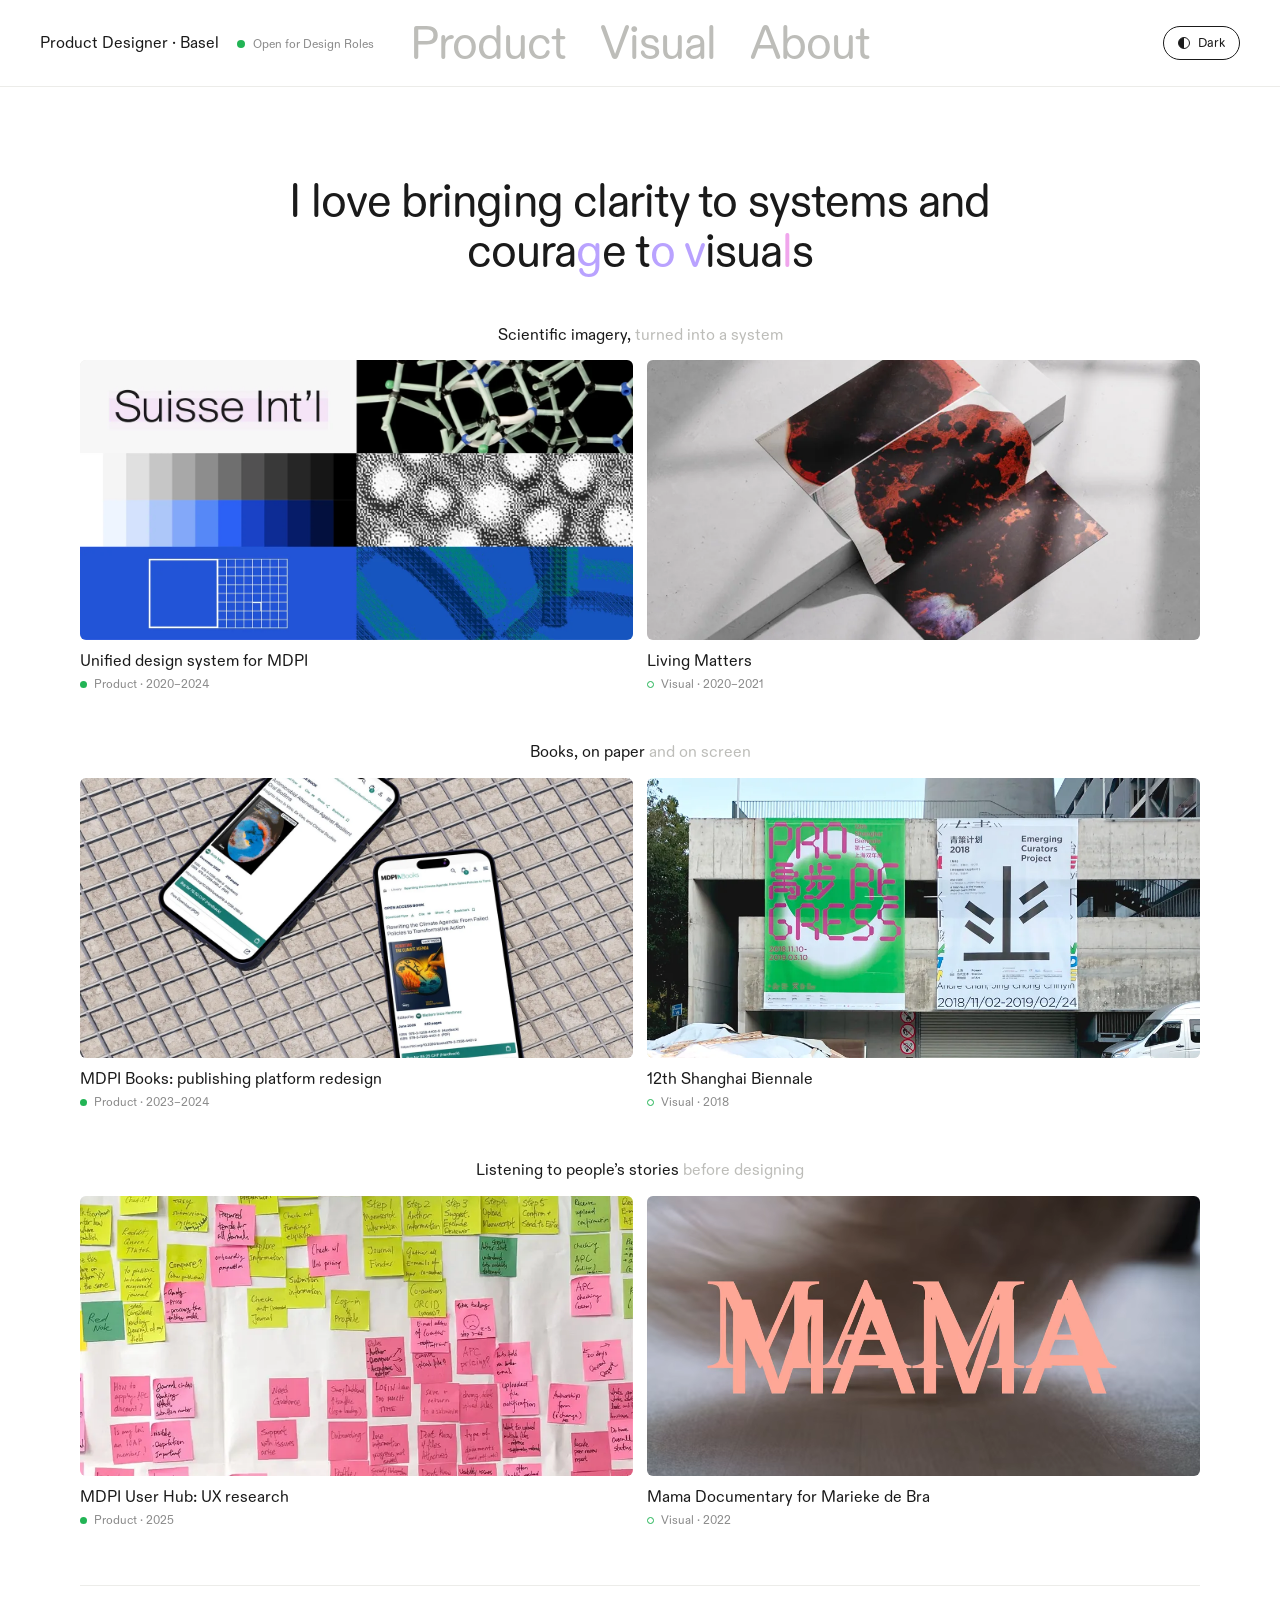
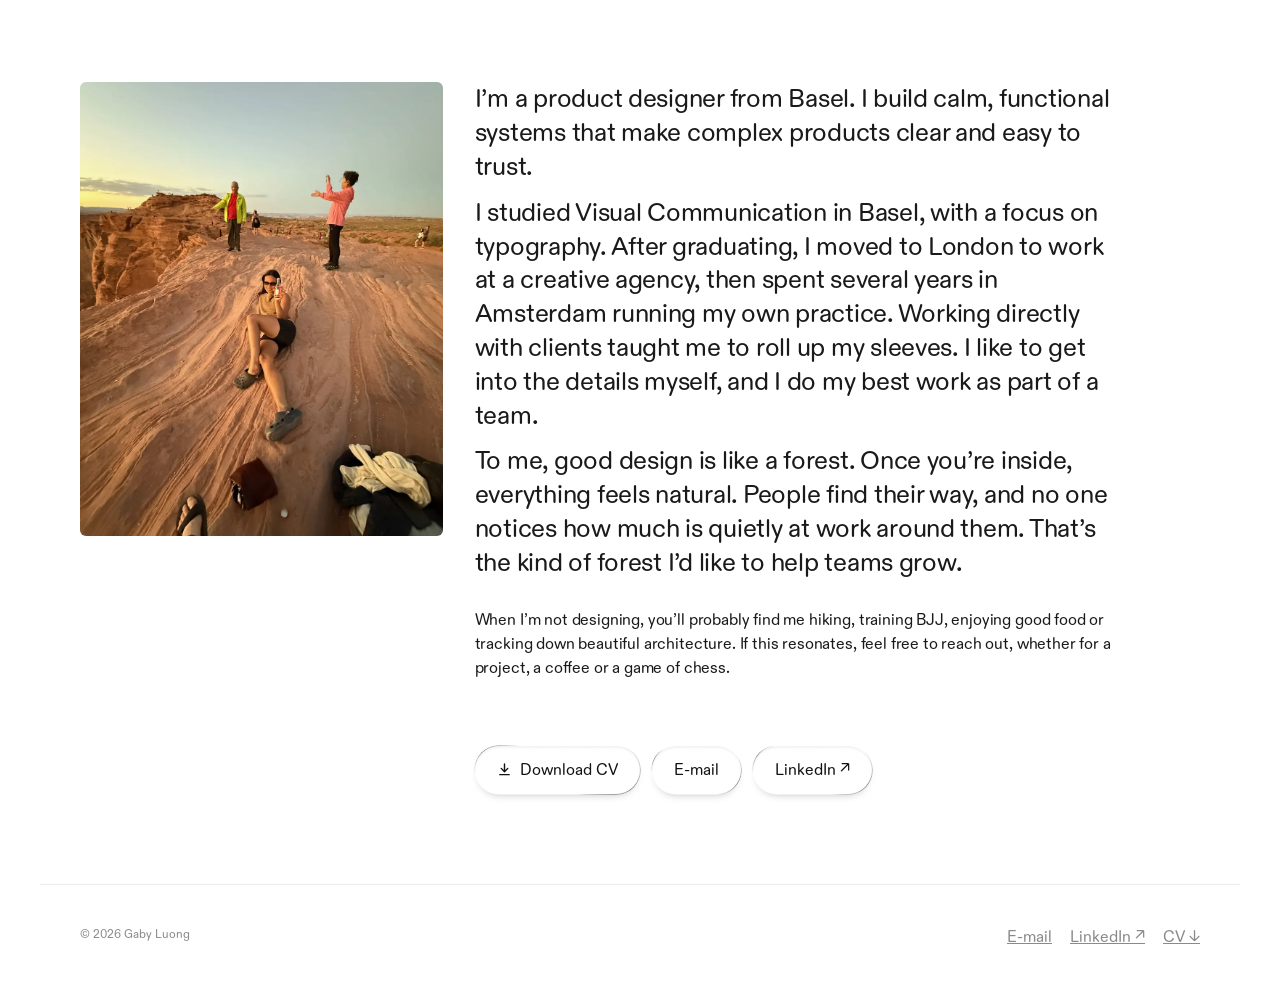
==== commit 09ca0205: "Remove Samsung Fashion & Design Fund project from Visual page Co-Authored-By: Claude Opus 5.5 <norep" ====
--- a/index.html
+++ b/index.html
@@ -479,7 +479,7 @@
 <div class="vp2" id="v-collect"><div class="vh2"><h2 class="vt">Collect at Saatchi Gallery</h2><p>Identity and wayfinding for an international craft fair in London</p><p class="eb">Designer at <a class="ul" href="https://spin.co.uk/" target="_blank" rel="noopener">SPIN</a> · 2016–2017</p></div><div class="sl2 pair"><div class="tr2"><div class="ph"><img loading="lazy" decoding="async" src="assets/img/p033.webp" alt="Collect totem with large chevron graphics outside the Saatchi Gallery"></div><div class="ph"><img loading="lazy" decoding="async" src="assets/img/p034.webp" alt="Collect floor directory sign on a white gallery wall"></div><div class="ph"><img loading="lazy" decoding="async" src="assets/img/p035.webp" alt="Collect Open Talks wall with scattered chevron pattern"></div><div class="ph"><img loading="lazy" decoding="async" src="assets/img/p036.webp" alt="Collect wayfinding pictograms and arrows in white on black"></div><div class="ph"><img loading="lazy" decoding="async" src="assets/img/p037.webp" alt="Collect directional signs for galleries, toilets and entrance"></div><div class="ph"><img loading="lazy" decoding="async" src="assets/img/p038.webp" alt="Collect chevron graphics and gallery sign along a staircase"></div><div class="ph"><img loading="lazy" decoding="async" src="assets/img/p039.webp" alt="Collect poster series in black and white"></div><div class="ph"><img loading="lazy" decoding="async" src="assets/img/p040.webp" alt="Stack of Collect catalogues with a ceramics cover"></div></div><button class="pv" aria-label="Previous">←</button><button class="nx" aria-label="Next">→</button></div></div>
 <div class="vp2" id="v-bbc"><div class="vh2"><h2 class="vt">BBC Reith</h2><p>Posters introducing the BBC’s own typeface</p><p class="eb">Graphic Designer · 2017</p></div><div class="sl2 pair"><div class="tr2"><div class="ph"><img loading="lazy" decoding="async" src="assets/img/p041.webp" alt="Three BBC Reith typeface posters on black"></div></div><button class="pv" aria-label="Previous">←</button><button class="nx" aria-label="Next">→</button></div></div>
 <div class="vp2" id="v-songe"><div class="vh2"><h2 class="vt">Songe Creux</h2><p>Identity and Lookbooks design for Korean Fashion Label</p><p class="eb">Art Director &amp; Graphic Designer · 2019–2022</p></div><div class="sl2 pair"><div class="tr2"><div class="ph"><img loading="lazy" decoding="async" src="assets/img/p042.webp" alt="Songe Creux lookbook and identity, image 1"></div><div class="ph"><img loading="lazy" decoding="async" src="assets/img/p043.webp" alt="Songe Creux lookbook and identity, image 2"></div><div class="ph"><img loading="lazy" decoding="async" src="assets/img/p044.webp" alt="Songe Creux lookbook and identity, image 3"></div><div class="ph"><img loading="lazy" decoding="async" src="assets/img/p045.webp" alt="Songe Creux lookbook and identity, image 4"></div><div class="ph"><img loading="lazy" decoding="async" src="assets/img/p046.webp" alt="Songe Creux lookbook and identity, image 5"></div><div class="ph"><img loading="lazy" decoding="async" src="assets/img/p047.webp" alt="Songe Creux lookbook and identity, image 6"></div><div class="ph"><img loading="lazy" decoding="async" src="assets/img/p048.webp" alt="Songe Creux lookbook and identity, image 7"></div><div class="ph"><img loading="lazy" decoding="async" src="assets/img/p049.webp" alt="Songe Creux lookbook and identity, image 8"></div><div class="ph"><img loading="lazy" decoding="async" src="assets/img/p050.webp" alt="Songe Creux lookbook and identity, image 9"></div><div class="ph"><img loading="lazy" decoding="async" src="assets/img/p051.webp" alt="Songe Creux lookbook and identity, image 10"></div><div class="ph"><img loading="lazy" decoding="async" src="assets/img/p052.webp" alt="Songe Creux lookbook and identity, image 11"></div></div><button class="pv" aria-label="Previous">←</button><button class="nx" aria-label="Next">→</button></div></div>
-<div class="vp2" id="v-sfdf"><div class="vh2"><h2 class="vt">Samsung Fashion &amp; Design Fund Website Design</h2><p>UI and Interaction Design for <a class="ul" href="https://www.sfdf.co.kr/intro" target="_blank" rel="noopener">sfdf</a></p><p class="eb">Art Director &amp; Graphic Designer · 2017</p></div><div class="sl2 pair"><div class="tr2"><div class="ph"><img loading="lazy" decoding="async" src="assets/img/p053.webp" alt="SFDF logo: S F D F in a black circle and in a pink-to-orange circle"></div></div><button class="pv" aria-label="Previous">←</button><button class="nx" aria-label="Next">→</button></div></div>
+
 <div class="vp2" id="v-gmyb"><div class="vh2"><h2 class="vt">Give me your bones</h2><p>A conceptual artist book designed for <a class="ul" href="https://evamk.de/en" target="_blank" rel="noopener">Eva Meyer-Keller</a></p><p class="eb">Contributing Artist &amp; Graphic Designer · 2022</p></div><div class="sl2 pair"><div class="tr2"><div class="ph"><img loading="lazy" decoding="async" src="assets/img/p054.webp" alt="Stack of Give me your bones booklets with a red hand-drawn shape"></div><div class="ph"><img loading="lazy" decoding="async" src="assets/img/p055.webp" alt="Hand holding open Give me your bones with green pages and dense text"></div><div class="ph"><img loading="lazy" decoding="async" src="assets/img/p056.webp" alt="Close-up of a green printed block over small typeset text"></div><div class="ph"><img loading="lazy" decoding="async" src="assets/img/p057.webp" alt="Prints from Give me your bones laid out on the floor: objects, shapes and textures on white"></div></div><button class="pv" aria-label="Previous">←</button><button class="nx" aria-label="Next">→</button></div></div>
 
 </main><footer class="ft"><span>© 2026 Gaby Luong</span><span><a href="mailto:info@gabyluong.com">E-mail</a><a href="https://www.linkedin.com/in/gaby-luong-458124151" target="_blank" rel="noopener">LinkedIn ↗</a><a data-cv href="#">CV ↓</a></span></footer></div><div class="where">Visual · editorial</div></section><section class="page" id="work-ds"><div class="site">
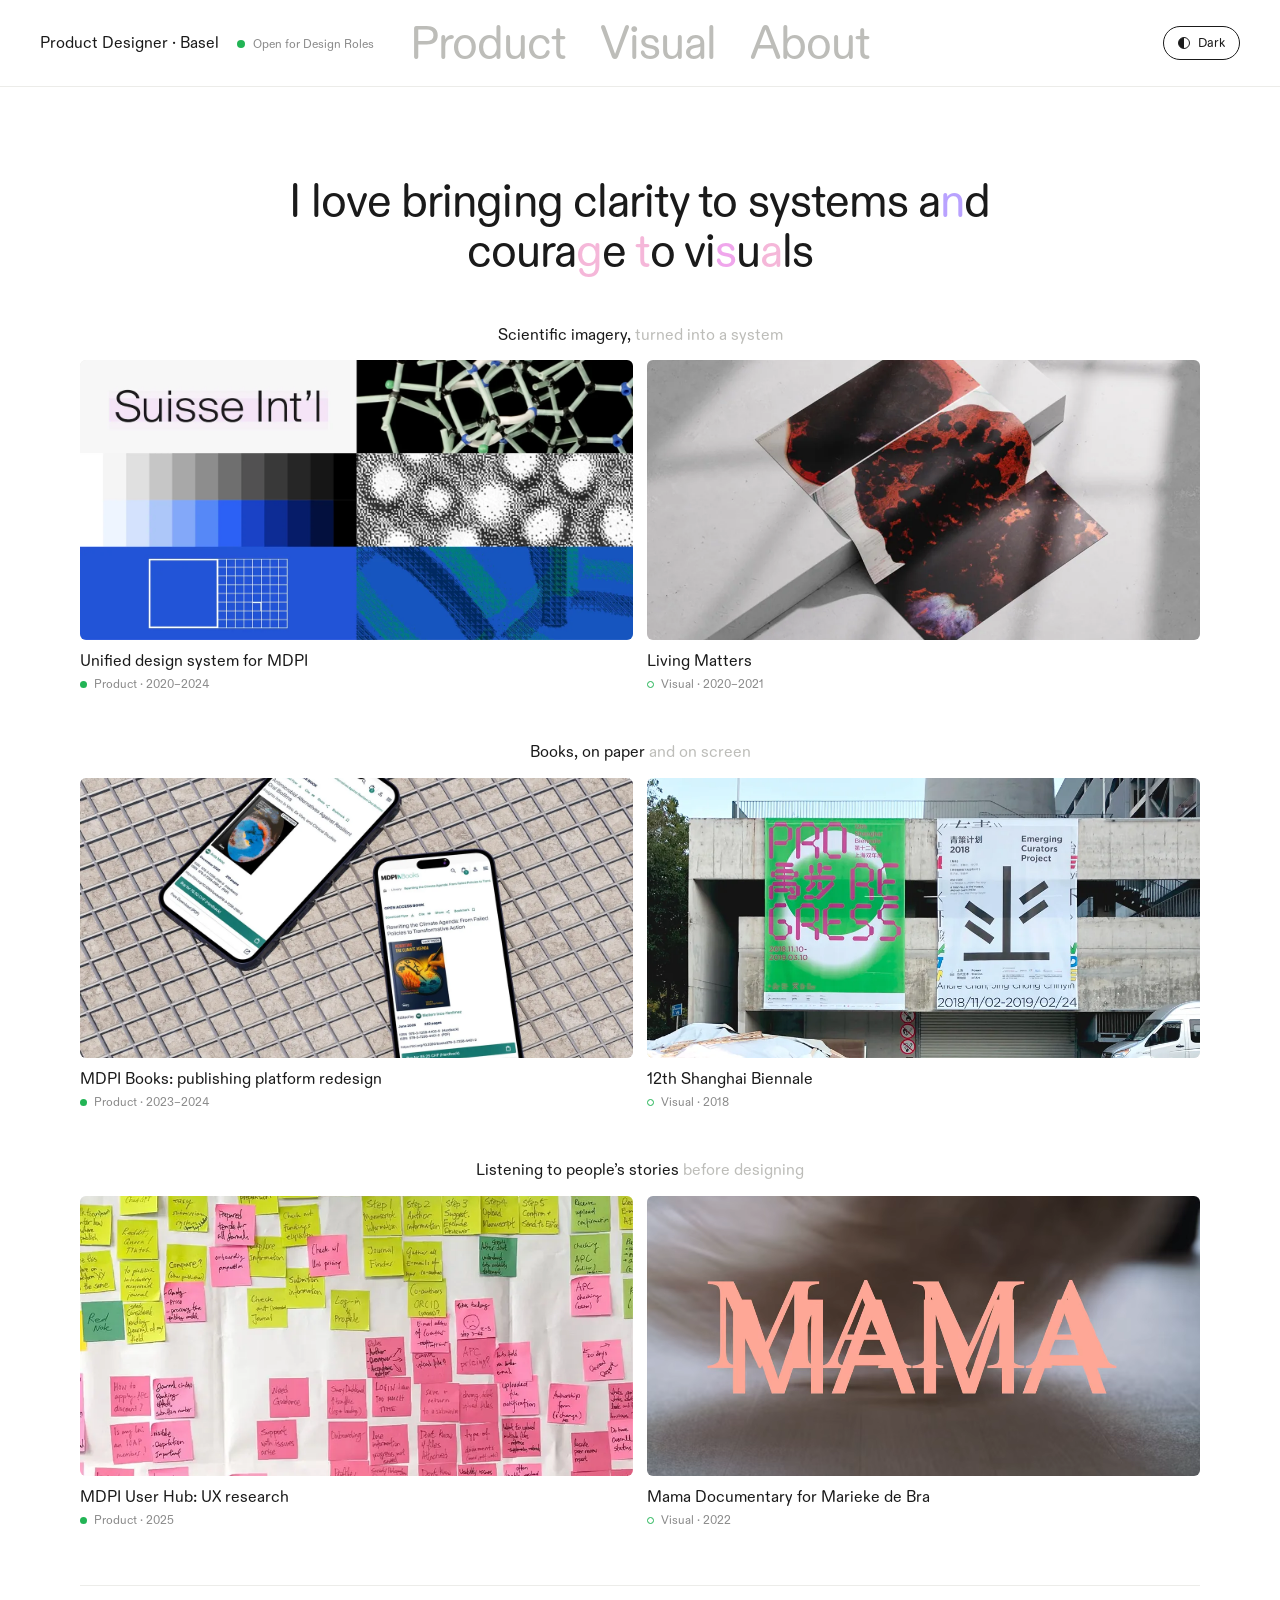
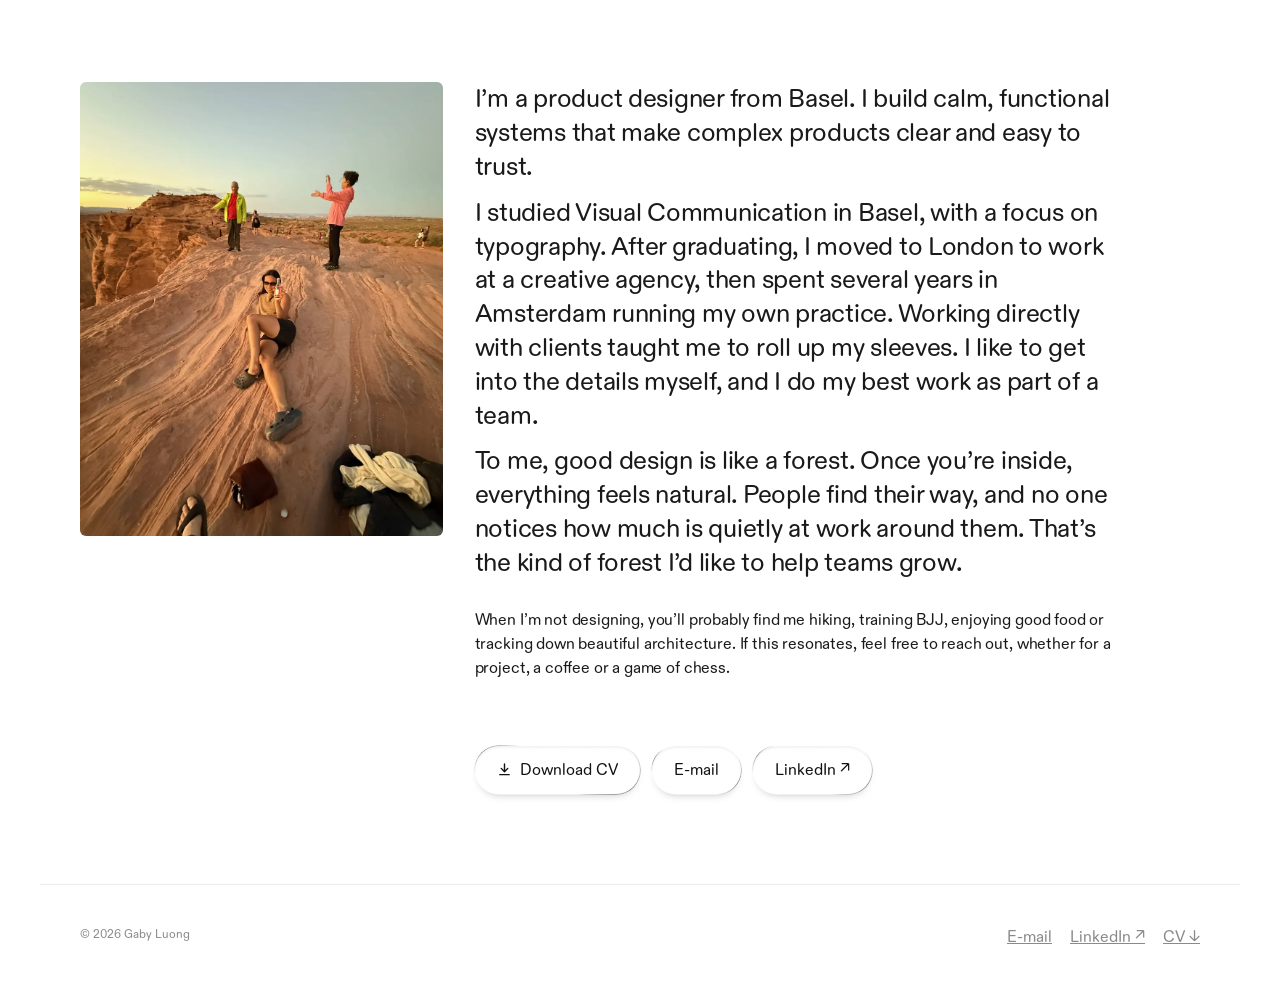
==== commit dc0a614f: "Restore Samsung project; role now "Graphic Designer" only Co-Authored-By: Claude Opus 5.5 <noreply@a" ====
--- a/index.html
+++ b/index.html
@@ -479,7 +479,7 @@
 <div class="vp2" id="v-collect"><div class="vh2"><h2 class="vt">Collect at Saatchi Gallery</h2><p>Identity and wayfinding for an international craft fair in London</p><p class="eb">Designer at <a class="ul" href="https://spin.co.uk/" target="_blank" rel="noopener">SPIN</a> · 2016–2017</p></div><div class="sl2 pair"><div class="tr2"><div class="ph"><img loading="lazy" decoding="async" src="assets/img/p033.webp" alt="Collect totem with large chevron graphics outside the Saatchi Gallery"></div><div class="ph"><img loading="lazy" decoding="async" src="assets/img/p034.webp" alt="Collect floor directory sign on a white gallery wall"></div><div class="ph"><img loading="lazy" decoding="async" src="assets/img/p035.webp" alt="Collect Open Talks wall with scattered chevron pattern"></div><div class="ph"><img loading="lazy" decoding="async" src="assets/img/p036.webp" alt="Collect wayfinding pictograms and arrows in white on black"></div><div class="ph"><img loading="lazy" decoding="async" src="assets/img/p037.webp" alt="Collect directional signs for galleries, toilets and entrance"></div><div class="ph"><img loading="lazy" decoding="async" src="assets/img/p038.webp" alt="Collect chevron graphics and gallery sign along a staircase"></div><div class="ph"><img loading="lazy" decoding="async" src="assets/img/p039.webp" alt="Collect poster series in black and white"></div><div class="ph"><img loading="lazy" decoding="async" src="assets/img/p040.webp" alt="Stack of Collect catalogues with a ceramics cover"></div></div><button class="pv" aria-label="Previous">←</button><button class="nx" aria-label="Next">→</button></div></div>
 <div class="vp2" id="v-bbc"><div class="vh2"><h2 class="vt">BBC Reith</h2><p>Posters introducing the BBC’s own typeface</p><p class="eb">Graphic Designer · 2017</p></div><div class="sl2 pair"><div class="tr2"><div class="ph"><img loading="lazy" decoding="async" src="assets/img/p041.webp" alt="Three BBC Reith typeface posters on black"></div></div><button class="pv" aria-label="Previous">←</button><button class="nx" aria-label="Next">→</button></div></div>
 <div class="vp2" id="v-songe"><div class="vh2"><h2 class="vt">Songe Creux</h2><p>Identity and Lookbooks design for Korean Fashion Label</p><p class="eb">Art Director &amp; Graphic Designer · 2019–2022</p></div><div class="sl2 pair"><div class="tr2"><div class="ph"><img loading="lazy" decoding="async" src="assets/img/p042.webp" alt="Songe Creux lookbook and identity, image 1"></div><div class="ph"><img loading="lazy" decoding="async" src="assets/img/p043.webp" alt="Songe Creux lookbook and identity, image 2"></div><div class="ph"><img loading="lazy" decoding="async" src="assets/img/p044.webp" alt="Songe Creux lookbook and identity, image 3"></div><div class="ph"><img loading="lazy" decoding="async" src="assets/img/p045.webp" alt="Songe Creux lookbook and identity, image 4"></div><div class="ph"><img loading="lazy" decoding="async" src="assets/img/p046.webp" alt="Songe Creux lookbook and identity, image 5"></div><div class="ph"><img loading="lazy" decoding="async" src="assets/img/p047.webp" alt="Songe Creux lookbook and identity, image 6"></div><div class="ph"><img loading="lazy" decoding="async" src="assets/img/p048.webp" alt="Songe Creux lookbook and identity, image 7"></div><div class="ph"><img loading="lazy" decoding="async" src="assets/img/p049.webp" alt="Songe Creux lookbook and identity, image 8"></div><div class="ph"><img loading="lazy" decoding="async" src="assets/img/p050.webp" alt="Songe Creux lookbook and identity, image 9"></div><div class="ph"><img loading="lazy" decoding="async" src="assets/img/p051.webp" alt="Songe Creux lookbook and identity, image 10"></div><div class="ph"><img loading="lazy" decoding="async" src="assets/img/p052.webp" alt="Songe Creux lookbook and identity, image 11"></div></div><button class="pv" aria-label="Previous">←</button><button class="nx" aria-label="Next">→</button></div></div>
-
+<div class="vp2" id="v-sfdf"><div class="vh2"><h2 class="vt">Samsung Fashion &amp; Design Fund Website Design</h2><p>UI and Interaction Design for <a class="ul" href="https://www.sfdf.co.kr/intro" target="_blank" rel="noopener">sfdf</a></p><p class="eb">Graphic Designer · 2017</p></div><div class="sl2 pair"><div class="tr2"><div class="ph"><img loading="lazy" decoding="async" src="assets/img/p053.webp" alt="SFDF logo: S F D F in a black circle and in a pink-to-orange circle"></div></div><button class="pv" aria-label="Previous">←</button><button class="nx" aria-label="Next">→</button></div></div>
 <div class="vp2" id="v-gmyb"><div class="vh2"><h2 class="vt">Give me your bones</h2><p>A conceptual artist book designed for <a class="ul" href="https://evamk.de/en" target="_blank" rel="noopener">Eva Meyer-Keller</a></p><p class="eb">Contributing Artist &amp; Graphic Designer · 2022</p></div><div class="sl2 pair"><div class="tr2"><div class="ph"><img loading="lazy" decoding="async" src="assets/img/p054.webp" alt="Stack of Give me your bones booklets with a red hand-drawn shape"></div><div class="ph"><img loading="lazy" decoding="async" src="assets/img/p055.webp" alt="Hand holding open Give me your bones with green pages and dense text"></div><div class="ph"><img loading="lazy" decoding="async" src="assets/img/p056.webp" alt="Close-up of a green printed block over small typeset text"></div><div class="ph"><img loading="lazy" decoding="async" src="assets/img/p057.webp" alt="Prints from Give me your bones laid out on the floor: objects, shapes and textures on white"></div></div><button class="pv" aria-label="Previous">←</button><button class="nx" aria-label="Next">→</button></div></div>
 
 </main><footer class="ft"><span>© 2026 Gaby Luong</span><span><a href="mailto:info@gabyluong.com">E-mail</a><a href="https://www.linkedin.com/in/gaby-luong-458124151" target="_blank" rel="noopener">LinkedIn ↗</a><a data-cv href="#">CV ↓</a></span></footer></div><div class="where">Visual · editorial</div></section><section class="page" id="work-ds"><div class="site">
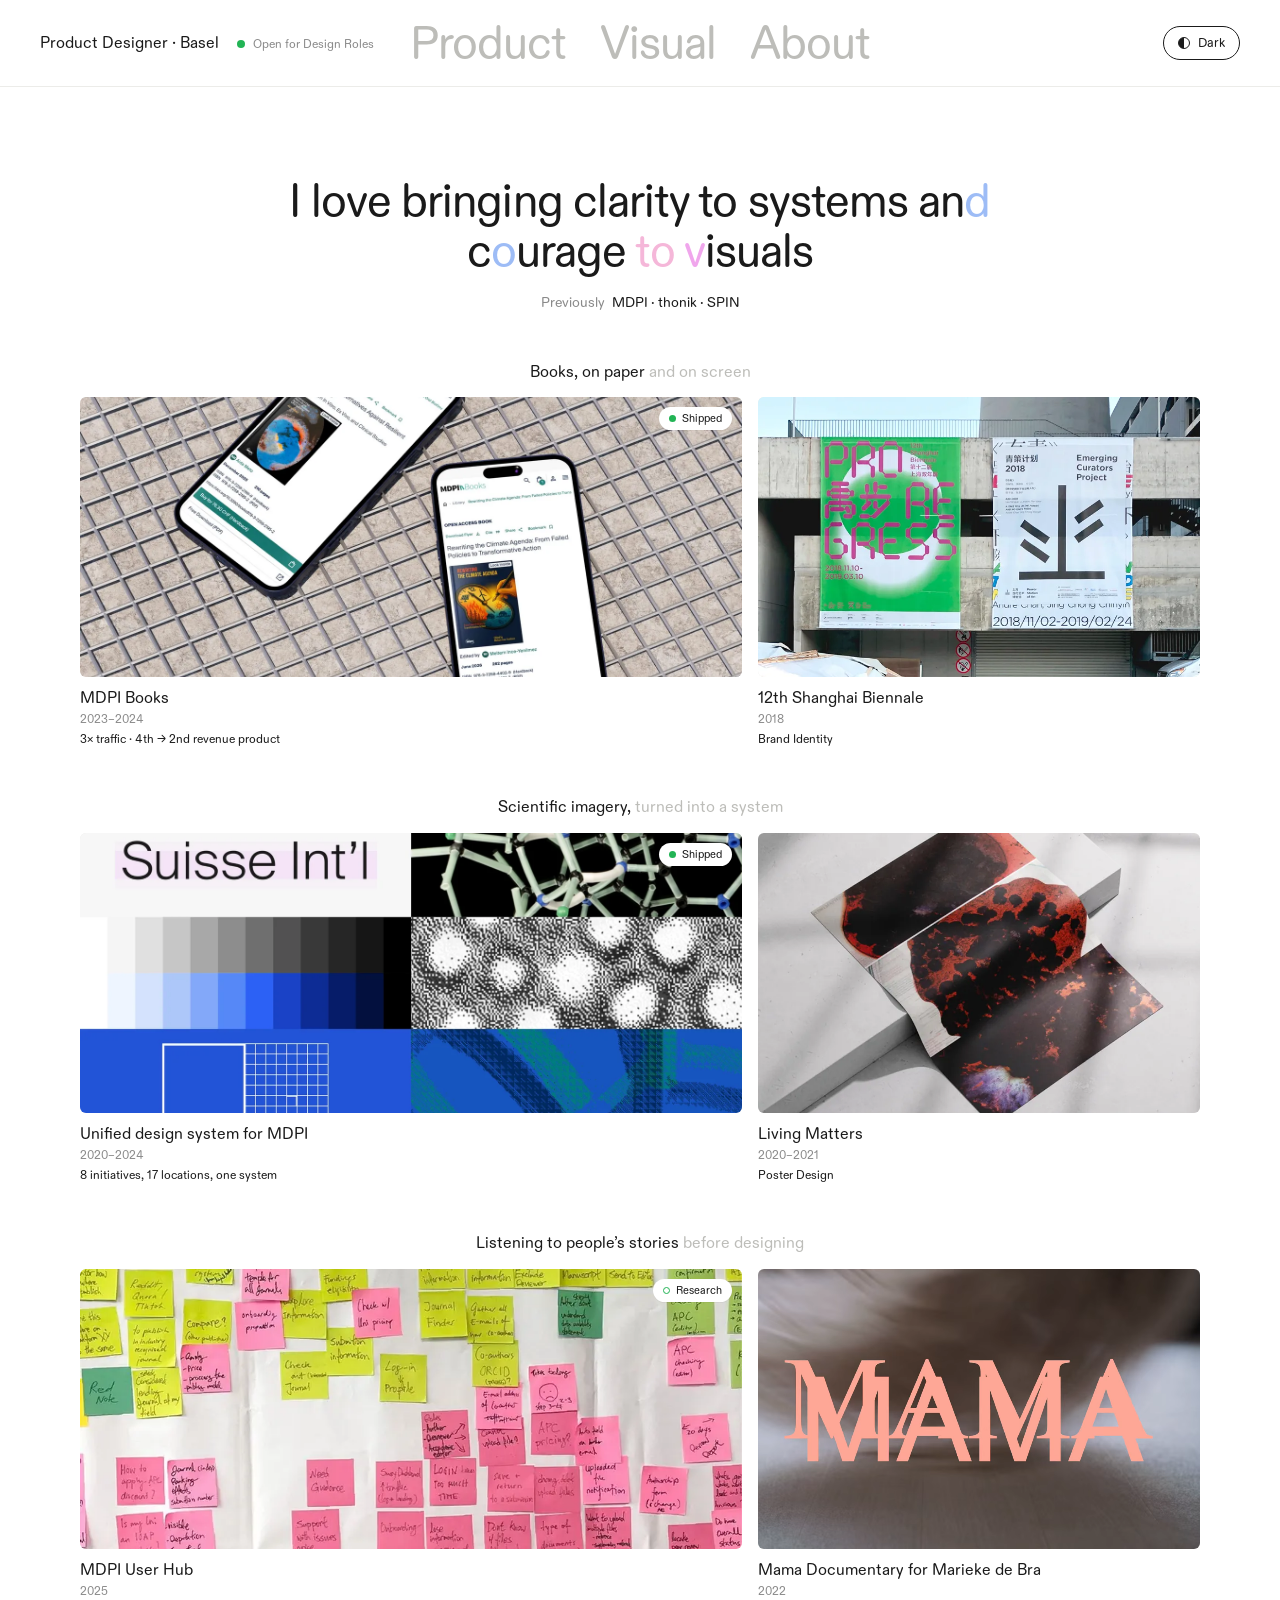
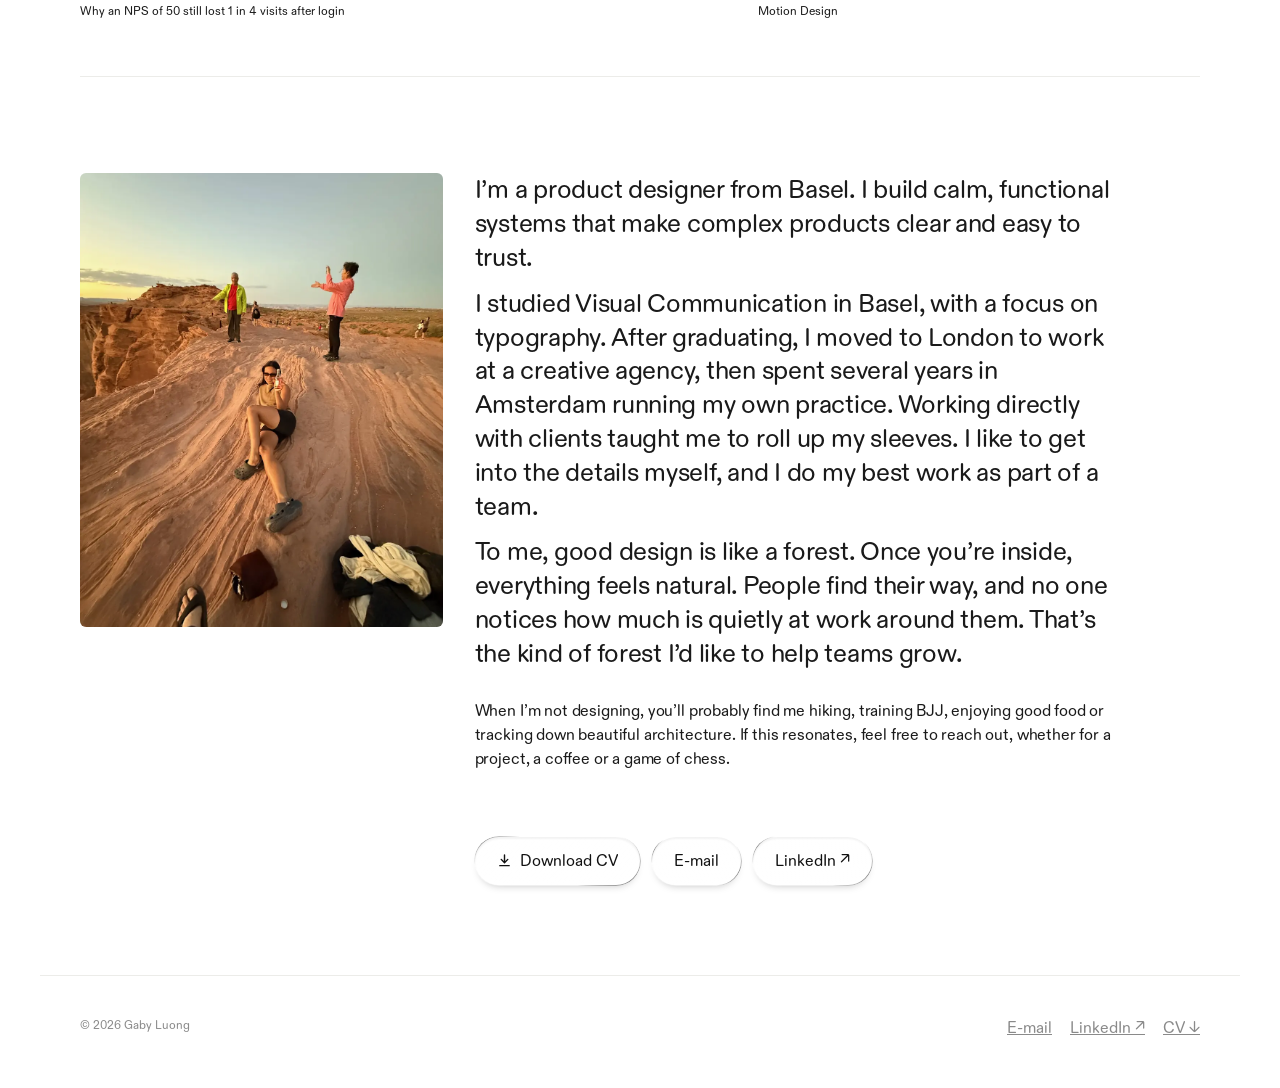
==== commit 87553a19: "New portfolio version (16.1) and updated CV - Homepage replaced with the latest version; images, fon" ====
--- a/index.html
+++ b/index.html
@@ -446,16 +446,66 @@
  body:has(#gnav.hide) .chapnav{top:62px!important}
  .pages{padding-top:62px!important}
 }
+
+/* v12: previously line, 60/40 pairs, status chips */
+.ctitle p.prevl{font-size:14px!important;color:var(--ink);margin-top:16px}.ctitle p.prevl span{color:var(--mute);margin-right:4px}
+@media (min-width:761px){.two3{grid-template-columns:3fr 2fr!important;gap:16px!important}}
+.two3 .ph{position:relative}
+.stc{position:absolute;top:10px;right:10px;z-index:3;display:inline-flex;align-items:center;gap:6px;font-size:11px;line-height:1;padding:6px 10px;border-radius:30px;background:var(--bg);color:var(--ink);box-shadow:0 1px 0 rgba(0,0,0,.04)}
+.stc i{width:7px;height:7px;border-radius:50%;background:#22b455;flex:none}
+.stc.k-res i{background:none;border:1.5px solid #22b455;box-sizing:border-box}
+.stc.k-stu i{background:none;border:1.5px dashed var(--mute);box-sizing:border-box}
+.two3 .yr{font-size:12px!important;color:var(--mute);margin-top:2px}
+.two3 .oc{font-size:12px!important;color:var(--ink);margin-top:2px}
+
+/* v13: decision blocks */
+#work-books-decisions>h2{grid-column:1/-1!important;grid-row:auto!important}
+.sec2>.db{grid-column:1/-1!important}
+.dg{grid-template-columns:minmax(0,1fr) minmax(0,1.7fr)!important}
+.ba2 .ph{min-height:220px}.ba2 .ph img{max-width:520px}.ba2 #nofit{}
+.iq{margin:30px 0 0;padding:0 0 0 18px;border-left:2px solid var(--ink);max-width:640px}.iq p{font-size:var(--t2,22px);line-height:1.3;letter-spacing:-.01em}.iq cite{display:block;font-style:normal;font-size:12px;color:var(--mute);margin-top:8px}
+.pstrip{list-style:none;padding:0;margin:16px 0 0;display:grid;grid-template-columns:repeat(5,1fr);gap:0;counter-reset:ps}
+.pstrip li{border-top:1px solid var(--ink);padding:10px 12px 0 0;counter-increment:ps}.pstrip li b{display:block;font-weight:500;font-size:13px}.pstrip li b::before{content:counter(ps,decimal-leading-zero)" ";color:var(--mute);font-weight:400}
+.pstrip li span{display:block;font-size:12px;color:var(--mute);margin-top:3px;line-height:1.4}
+.db{margin-top:64px;padding-top:22px;border-top:1px solid var(--l2,#ddd)}
+.dn{font-size:11px;letter-spacing:.08em;text-transform:uppercase;color:var(--mute)}
+.dt{font-size:var(--t2,22px);font-weight:400;letter-spacing:-.01em;margin-top:4px}
+.dg{display:grid;grid-template-columns:minmax(0,1fr) minmax(0,1.5fr);gap:40px;margin-top:20px;align-items:start}
+.dp{margin-bottom:20px}.dl{display:block;font-size:11px;letter-spacing:.06em;text-transform:uppercase;color:var(--mute);margin-bottom:4px}
+.dp p{font-size:15px;line-height:1.5;margin:0}
+.fbig{font-size:34px!important;line-height:1.1!important;letter-spacing:-.02em;margin-bottom:2px!important}
+.ba2{display:grid;grid-template-columns:1fr 1fr;gap:12px;align-items:start}.ba2.one{grid-template-columns:1fr}
+.ba2 figure{margin:0;position:relative}.ba2 .ph{background:var(--l1);border-radius:8px;padding:14px;display:flex;align-items:center;justify-content:center}
+.ba2 .ph img{width:100%;height:auto;border-radius:4px}.ba2 figure.old .ph img{opacity:.85;filter:grayscale(.35)}
+.bal{display:inline-block;font-size:11px;margin-bottom:6px;color:var(--mute)}.ba2 figure.new .bal{color:var(--ink)}
+.tf{color:#d9542b;font-style:italic}
+.db.todo{opacity:.92}
+
+.dg{grid-template-columns:minmax(0,1fr) minmax(0,1fr)!important;gap:48px!important}
+.ba2 figure.wide,.ba2 .slot.wide{grid-column:1/-1}
+.ba2 .slot{border:1.5px dashed #d9542b;border-radius:8px;padding:22px;color:#d9542b;text-align:center;min-height:160px;display:flex;flex-direction:column;justify-content:center;gap:4px}.ba2 .slot span{font-size:14px}.ba2 .slot p{font-size:12px;margin:0}
+.flow{grid-column:1/-1;margin-top:6px}.flow ol{list-style:none;padding:0;margin:0 0 4px;display:grid;grid-template-columns:repeat(6,1fr);gap:6px}.flow ol.fstep:first-of-type{grid-template-columns:repeat(4,1fr)}.flow .fr-h{font-size:11px!important;line-height:1.3!important;letter-spacing:.06em;text-transform:uppercase;color:var(--mute);margin:12px 0 6px!important}.flow li.dec{background:none;border:1.5px solid var(--l3)}.flow li.end{background:none;border:1px dashed var(--l3)}
+.flow li{position:relative;background:var(--l1);border-radius:8px;padding:10px 10px 12px;font-size:12px;line-height:1.35}.flow li b{display:block;font-weight:500;font-size:12px}.flow li span{display:block;color:var(--mute);font-size:11px;margin-top:2px}
+.flow li:not(:last-child)::after{content:"→";position:absolute;right:-9px;top:50%;transform:translateY(-50%);font-size:11px;color:var(--mute);z-index:1}
+@media (max-width:760px){.flow ol{grid-template-columns:1fr 1fr}.flow li::after{display:none}}
+.fq{display:block;font-size:20px;line-height:1.35;letter-spacing:-.01em}
+.pcyc{position:relative;max-width:none;width:100%;margin:0;aspect-ratio:1000/860;color:var(--ink)}
+.pcyc-arc{position:absolute;inset:0;width:100%;height:100%}
+.pst{position:absolute;left:var(--x);top:var(--y);width:29%;display:flex;gap:12px;align-items:flex-start}
+.pst .pic{width:22px;height:22px;flex:none;margin-top:1px}.pst{gap:8px!important}
+.pst p{margin:0;font-size:13px!important;line-height:1.35}.pst .pn{display:block;font-size:12px;color:var(--mute)}.pst b{display:block;font-weight:400}.pst .pd{display:block;font-size:12px;color:var(--mute);margin-top:2px}
+@media (max-width:1000px){.pcyc{aspect-ratio:auto;margin-top:16px;padding-left:14px;border-left:1px solid var(--ink)}.pcyc-arc{display:none}.pst{position:static;width:auto;margin:0 0 20px}.pst:last-child{margin-bottom:0}}
+@media (max-width:760px){.dg{grid-template-columns:1fr!important;gap:16px!important}}
+@media (max-width:760px){.pstrip{grid-template-columns:1fr 1fr;row-gap:14px}.dg{grid-template-columns:1fr;gap:16px}.fbig{font-size:28px!important}}
 /* live site: hide wireframe review tools */
 #nt,.ntl,.where,.ann,body.notes .ann{display:none!important}
 </style></head><body>
 <header id="gnav"><span class="gl"><a class="geb" href="#home">Product Designer · Basel</a><span class="st" role="status"><i aria-hidden="true"></i><span>Open for Design Roles</span></span></span><nav aria-label="Main"><a href="#product" data-k="product">Product</a><a href="#visual" data-k="visual">Visual</a><a href="#home-about" data-k="about">About</a></nav><button class="tgl" id="tgl" type="button" aria-pressed="false"><i></i><span>Dark</span></button></header>
 <input type="checkbox" id="nt"><label class="ntl" for="nt">Notes on/off</label>
 <main class="pages" style="padding:0"><section class="page" id="home"><div class="site"><header class="hc"><nav><a href="#home" class="on">All</a><a href="#product" class="">Product</a><a href="#visual" class="">Visual</a><a href="#home-about" class="">About</a></nav></header><main>
-<div class="ctitle"><h1 class="hl">I love bringing clarity to systems <span class="spark" aria-label="and courage to visuals">and courage to visuals</span></h1></div>
+<div class="ctitle"><h1 class="hl">I love bringing clarity to systems <span class="spark" aria-label="and courage to visuals">and courage to visuals</span></h1><p class="prevl"><span>Previously</span> MDPI · thonik · SPIN</p></div>
 <p class="ann">Header: title top left in Black weight; menu at H1 size, transparent, hides on scroll down and returns on scroll up. On mobile the menu sits at the bottom for the thumb.</p>
-<div class="pair3"><div class="ptitle3"><p class="psent">Scientific imagery, <span>turned into a system</span></p></div><div class="two3"><a href="#work-ds" data-view><div class="ph" style="height:280px"><img src="assets/img/p001.webp" alt="MDPI design system foundations: Suisse Int’l type, colour scales, grid and halftone imagery" style="height:100%;object-fit:cover;object-position:left center"></div><h2 class="ttl">Unified design system for MDPI</h2><p class="meta2"><i class="dot"></i>Product · 2020–2024</p></a><a href="#v-living" data-view><div class="ph" style="height:280px"><img src="assets/img/p002.webp" alt="Folded Living Matters poster with red and black scientific imagery on a white concrete block" style="height:100%;object-fit:cover;object-position:center"></div><h2 class="ttl">Living Matters</h2><p class="meta2"><i class="dot ring"></i>Visual · 2020–2021</p></a></div></div><div class="pair3"><div class="ptitle3"><p class="psent">Books, on paper <span>and on screen</span></p></div><div class="two3"><a href="#work-books" data-view><div class="ph" style="height:280px"><img src="assets/img/p003.webp" alt="Two phones showing the redesigned MDPI Books pages" style="height:100%;object-fit:cover;object-position:center"></div><h2 class="ttl">MDPI Books: publishing platform redesign</h2><p class="meta2"><i class="dot"></i>Product · 2023–2024</p></a><a href="#v-shanghai" data-view><div class="ph" style="height:280px"><img src="assets/img/p004.webp" alt="Shanghai Biennale banners on Power Station of Art, with the chimney behind" style="height:100%;object-fit:cover;object-position:center 40%"></div><h2 class="ttl">12th Shanghai Biennale</h2><p class="meta2"><i class="dot ring"></i>Visual · 2018</p></a></div></div><div class="pair3"><div class="ptitle3"><p class="psent">Listening to people’s stories <span>before designing</span></p></div><div class="two3"><a href="#work-hub" data-view><div class="ph" style="height:280px"><img src="assets/img/p005.webp" alt="Affinity map from the User Hub interviews" style="height:100%;object-fit:cover;object-position:center"></div><h2 class="ttl">MDPI User Hub: UX research</h2><p class="meta2"><i class="dot"></i>Product · 2025</p></a><a href="#v-mama" data-view><div class="ph" style="height:280px"><video data-mama data-hover muted loop playsinline preload="auto" poster="assets/img/p006.webp" aria-label="MAMA film title animation"></video></div><h2 class="ttl">Mama Documentary for Marieke de Bra</h2><p class="meta2"><i class="dot ring"></i>Visual · 2022</p></a></div></div>
-<p class="ann">Pairs (D): product left, visual right, one sentence that links them. Each half opens its own page.</p>
+<div class="pair3"><div class="ptitle3"><p class="psent">Books, on paper <span>and on screen</span></p></div><div class="two3"><a href="#work-books" data-view><div class="ph" style="height:280px"><span class="stc k-shp"><i></i>Shipped</span><img src="assets/img/p001.webp" alt="Two phones showing the redesigned MDPI Books pages" style="height:100%;object-fit:cover;object-position:center"></div><h2 class="ttl">MDPI Books</h2><p class="yr">2023–2024</p><p class="oc">3× traffic · 4th → 2nd revenue product</p></a><a href="#v-shanghai" data-view><div class="ph" style="height:280px"><img src="assets/img/p002.webp" alt="Shanghai Biennale banners on Power Station of Art, with the chimney behind" style="height:100%;object-fit:cover;object-position:center 40%"></div><h2 class="ttl">12th Shanghai Biennale</h2><p class="yr">2018</p><p class="oc">Brand Identity</p></a></div></div><div class="pair3"><div class="ptitle3"><p class="psent">Scientific imagery, <span>turned into a system</span></p></div><div class="two3"><a href="#work-ds" data-view><div class="ph" style="height:280px"><span class="stc k-shp"><i></i>Shipped</span><img src="assets/img/p003.webp" alt="MDPI design system foundations: Suisse Int’l type, colour scales, grid and halftone imagery" style="height:100%;object-fit:cover;object-position:left center"></div><h2 class="ttl">Unified design system for MDPI</h2><p class="yr">2020–2024</p><p class="oc">8 initiatives, 17 locations, one system</p></a><a href="#v-living" data-view><div class="ph" style="height:280px"><img src="assets/img/p004.webp" alt="Folded Living Matters poster with red and black scientific imagery on a white concrete block" style="height:100%;object-fit:cover;object-position:center"></div><h2 class="ttl">Living Matters</h2><p class="yr">2020–2021</p><p class="oc">Poster Design</p></a></div></div><div class="pair3"><div class="ptitle3"><p class="psent">Listening to people’s stories <span>before designing</span></p></div><div class="two3"><a href="#work-hub" data-view><div class="ph" style="height:280px"><span class="stc k-res"><i></i>Research</span><img src="assets/img/p005.webp" alt="Affinity map from the User Hub interviews" style="height:100%;object-fit:cover;object-position:center"></div><h2 class="ttl">MDPI User Hub</h2><p class="yr">2025</p><p class="oc">Why an NPS of 50 still lost 1 in 4 visits after login</p></a><a href="#v-mama" data-view><div class="ph" style="height:280px"><video data-mama data-hover muted loop playsinline preload="auto" poster="assets/img/p006.webp" aria-label="MAMA film title animation"></video></div><h2 class="ttl">Mama Documentary for Marieke de Bra</h2><p class="yr">2022</p><p class="oc">Motion Design</p></a></div></div><p class="ann">Pairs: product tile 60%, visual tile 40%. Status chip top right on product tiles only (Shipped, Research, Study). Same caption hierarchy on every tile: title 16px, year 12px grey, line 12px black (outcome for product, discipline for visual).</p>
 
 <div class="hr"></div>
 <div class="sec" id="home-about" style="margin-top:96px"><div class="about2">
@@ -470,39 +520,36 @@
 </div></div></div>
 </main><footer class="ft"><span>© 2026 Gaby Luong</span><span><a href="mailto:info@gabyluong.com">E-mail</a><a href="https://www.linkedin.com/in/gaby-luong-458124151" target="_blank" rel="noopener">LinkedIn ↗</a><a data-cv href="#">CV ↓</a></span></footer></div><div class="where">Landing · All</div></section><section class="page" id="product"><div class="site"><header class="hc"><nav><a href="#home" class="">All</a><a href="#product" class="on">Product</a><a href="#visual" class="">Visual</a><a href="#home-about" class="">About</a></nav></header><main>
 <div class="ctitle"><h1 class="hl">UX Research, Design Systems &amp; UI Design</h1><p>Case studies from research to launch, mostly in scientific publishing.</p></div>
-<div class="plist2"><article class="pl2"><h2 class="h2">Unified design system for MDPI</h2><p>Eight initiatives, one visual language, built from MDPI’s own science.</p><p class="eb">Brand/System Designer · 2020–2024</p><a href="#work-ds" class="pimg" data-view><div class="ph" ><img loading="lazy" decoding="async" src="assets/img/p008.webp" alt="MDPI design system applied across a website, phones, a tablet, journal covers, cards and a name badge" style="height:100%;width:100%;object-fit:cover;object-position:center"></div></a></article><article class="pl2"><h2 class="h2">MDPI Books: publishing platform redesign</h2><p>Open access books that are easier to find and easier to publish.</p><p class="eb">Product Designer · 2023–2024</p><a href="#work-books" class="pimg" data-view><div class="ph" ><img loading="lazy" decoding="async" src="assets/img/p009.webp" alt="Redesigned MDPI Books homepage on a laptop" style="height:100%;width:100%;object-fit:cover;object-position:center"></div></a></article><article class="pl2"><h2 class="h2">MDPI User Hub: UX research</h2><p>Why satisfied users still left right after login.</p><p class="eb">Lead UX Research · 2025</p><a href="#work-hub" class="pimg" data-view><div class="ph" ><img loading="lazy" decoding="async" src="assets/img/p010.webp" alt="Affinity map with sticky notes from the User Hub interviews" style="height:100%;width:100%;object-fit:cover;object-position:center"></div></a></article><article class="pl2"><h2 class="h2">Altstadt Bern: UX research beyond the screen</h2><p>Why people walk through Bern’s lower Old Town without stopping.</p><p class="eb">UX Researcher · 2025</p><a href="#work-bern" class="pimg" data-view><div class="ph" ><img loading="lazy" decoding="async" src="assets/img/p011.webp" alt="Map of Bern’s lower Old Town with research notes" style="height:100%;width:100%;object-fit:cover;object-position:center"></div></a></article></div></main><footer class="ft"><span>© 2026 Gaby Luong</span><span><a href="mailto:info@gabyluong.com">E-mail</a><a href="https://www.linkedin.com/in/gaby-luong-458124151" target="_blank" rel="noopener">LinkedIn ↗</a><a data-cv href="#">CV ↓</a></span></footer></div><div class="where">Product · single line</div></section><section class="page" id="visual"><div class="site"><header class="hc"><nav><a href="#home" class="">All</a><a href="#product" class="">Product</a><a href="#visual" class="on">Visual</a><a href="#home-about" class="">About</a></nav></header><main>
+<div class="plist2"><article class="pl2"><h2 class="h2">MDPI Books: publishing platform redesign</h2><p>Open access books that are easier to find and easier to publish.</p><p class="eb">Product Designer · 2023–2024</p><a href="#work-books" class="pimg" data-view><div class="ph" ><img loading="lazy" decoding="async" src="assets/img/p008.webp" alt="Redesigned MDPI Books homepage on a laptop" style="height:100%;width:100%;object-fit:cover;object-position:center"></div></a></article><article class="pl2"><h2 class="h2">Unified design system for MDPI</h2><p>Eight initiatives, one visual language, built from MDPI’s own science.</p><p class="eb">Brand/System Designer · 2020–2024</p><a href="#work-ds" class="pimg" data-view><div class="ph" ><img loading="lazy" decoding="async" src="assets/img/p009.webp" alt="MDPI design system applied across a website, phones, a tablet, journal covers, cards and a name badge" style="height:100%;width:100%;object-fit:cover;object-position:center"></div></a></article><article class="pl2"><h2 class="h2">MDPI User Hub: UX research</h2><p>Why satisfied users still left right after login.</p><p class="eb">Lead UX Research · 2025</p><a href="#work-hub" class="pimg" data-view><div class="ph" ><img loading="lazy" decoding="async" src="assets/img/p010.webp" alt="Affinity map with sticky notes from the User Hub interviews" style="height:100%;width:100%;object-fit:cover;object-position:center"></div></a></article><article class="pl2"><h2 class="h2">Altstadt Bern: UX research beyond the screen</h2><p>Why people walk through Bern’s lower Old Town without stopping.</p><p class="eb">UX Researcher · 2025</p><a href="#work-bern" class="pimg" data-view><div class="ph" ><img loading="lazy" decoding="async" src="assets/img/p011.webp" alt="Map of Bern’s lower Old Town with research notes" style="height:100%;width:100%;object-fit:cover;object-position:center"></div></a></article></div></main><footer class="ft"><span>© 2026 Gaby Luong</span><span><a href="mailto:info@gabyluong.com">E-mail</a><a href="https://www.linkedin.com/in/gaby-luong-458124151" target="_blank" rel="noopener">LinkedIn ↗</a><a data-cv href="#">CV ↓</a></span></footer></div><div class="where">Product · single line</div></section><section class="page" id="visual"><div class="site"><header class="hc"><nav><a href="#home" class="">All</a><a href="#product" class="">Product</a><a href="#visual" class="on">Visual</a><a href="#home-about" class="">About</a></nav></header><main>
 <div class="ctitle"><h1 class="hl">Identity, Typography, Print &amp; Motion Design</h1><p>Selected work, most of it from my years as an independent designer in London and Amsterdam.</p></div>
-<div class="vp2" id="v-shanghai"><div class="vh2"><h2 class="vt">12th Shanghai Biennale</h2><p>Visual identity and Catalogue for the 12th Shanghai Biennale with <a class="ul" href="https://thonik.nl/" target="_blank" rel="noopener">thonik</a></p><p class="eb">Art Director &amp; Graphic Designer · 2018</p></div><div class="sl2 pair"><div class="tr2"><div class="ph"><img loading="lazy" decoding="async" src="assets/img/p012.webp" alt="Shanghai Biennale and Emerging Curators Project banners on the facade of Power Station of Art"></div><div class="ph"><img loading="lazy" decoding="async" src="assets/img/p013.webp" alt="Open Shanghai Biennale catalogue with artist texts and photographs, magenta page edges"></div><div class="ph"><img loading="lazy" decoding="async" src="assets/img/p014.webp" alt="Open Shanghai Biennale catalogue spread with a sequence of four portraits"></div><div class="ph"><img loading="lazy" decoding="async" src="assets/img/p015.webp" alt="Shanghai Biennale catalogue cover in bright green with magenta PRO RE GRESS lettering"></div></div><button class="pv" aria-label="Previous">←</button><button class="nx" aria-label="Next">→</button></div></div>
-<div class="vp2" id="v-living"><div class="vh2"><h2 class="vt">Living Matters</h2><p>Riso-printed Poster Series for <a class="ul" href="https://evamk.de/en" target="_blank" rel="noopener">Eva Meyer-Keller</a></p><p class="eb">Graphic Designer · 2020–2021</p></div><div class="sl2 pair"><div class="tr2"><div class="ph"><img loading="lazy" decoding="async" src="assets/img/p016.webp" alt="Living Matters poster series pasted on a street-level window front"></div><div class="ph"><img loading="lazy" decoding="async" src="assets/img/p017.webp" alt="Four Living Matters posters on black, dense typography with red accents"></div><div class="ph"><img loading="lazy" decoding="async" src="assets/img/p018.webp" alt="Front and back of a Living Matters poster: cell imagery and mirrored text in red"></div><div class="ph"><img loading="lazy" decoding="async" src="assets/img/p019.webp" alt="Living Matters posters packed in clear and silver sleeves with sample labels"></div><div class="ph"><img loading="lazy" decoding="async" src="assets/img/p020.webp" alt="Living Matters imagery projected during the performance"></div><div class="ph"><img loading="lazy" decoding="async" src="assets/img/p021.webp" alt="Close-up of thin risograph paper with red text showing through from the back"></div></div><button class="pv" aria-label="Previous">←</button><button class="nx" aria-label="Next">→</button></div></div>
-<div class="vp2" id="v-christofori"><div class="vh2"><h2 class="vt">Christofori</h2><p>Identity, Book and Packaging Design for Fashion Designer Maya Christofori</p><p class="eb">Art Director &amp; Graphic Designer · 2018–2021</p></div><div class="sl2 pair"><div class="tr2"><div class="ph"><img loading="lazy" decoding="async" src="assets/img/p022.webp" alt="Red Christofori book cover"></div><div class="ph"><img loading="lazy" decoding="async" src="assets/img/p023.webp" alt="Open Christofori book with a photograph"></div><div class="ph"><img loading="lazy" decoding="async" src="assets/img/p024.webp" alt="Christofori book on red endpapers"></div><div class="ph"><img loading="lazy" decoding="async" src="assets/img/p025.webp" alt="Acrylic Christofori shoebox with the red book"></div><div class="ph"><img loading="lazy" decoding="async" src="assets/img/p026.webp" alt="Christofori label in a checked jacket lining"></div><div class="ph"><img loading="lazy" decoding="async" src="assets/img/p027.webp" alt="Christofori label on houndstooth fabric"></div><div class="ph"><img loading="lazy" decoding="async" src="assets/img/p028.webp" alt="Vertical Christofori label on blue velvet"></div><div class="ph"><img loading="lazy" decoding="async" src="assets/img/p029.webp" alt="Christofori wordmark over an outlined script"></div><div class="ph"><img loading="lazy" decoding="async" src="assets/img/p030.webp" alt="Christofori shoes with logo on orange insoles"></div></div><button class="pv" aria-label="Previous">←</button><button class="nx" aria-label="Next">→</button></div></div>
-<div class="vp2" id="v-mama"><div class="vh2"><h2 class="vt">Mama Documentary for Marieke de Bra</h2><p>Identity and Poster Design for <a class="ul" href="https://www.mariekedebra.nl/" target="_blank" rel="noopener">Marieke de Bra</a>’s first Documentary</p><p class="eb">Art Director &amp; Graphic Designer · 2022</p></div><div class="sl2 pair"><div class="tr2"><div class="ph pv-vid"><video data-mama autoplay muted loop playsinline aria-label="MAMA title animation" style="width:100%;height:100%;object-fit:cover"></video></div><div class="ph"><img loading="lazy" decoding="async" src="assets/img/p031.webp" alt="MAMA poster in pink and yellow in a city bus stop light box"></div><div class="ph"><img loading="lazy" decoding="async" src="assets/img/p032.webp" alt="Opening credits of MAMA projected on the screen at the Eye Museum"></div></div><button class="pv" aria-label="Previous">←</button><button class="nx" aria-label="Next">→</button></div><p class="cap vcap">The film premiered at the Eye Museum in Amsterdam.</p></div>
+<div class="vp2" id="v-shanghai"><div class="vh2"><h2 class="vt">12th Shanghai Biennale</h2><p>Visual identity and Catalogue for the 12th Shanghai Biennale with <a class="ul" href="https://thonik.nl/" target="_blank" rel="noopener">thonik</a></p><p class="eb">Art Direction &amp; Graphic Design · 2018</p></div><div class="sl2 pair"><div class="tr2"><div class="ph"><img loading="lazy" decoding="async" src="assets/img/p012.webp" alt="Shanghai Biennale catalogue cover in bright green with magenta PRO RE GRESS lettering"></div><div class="ph"><img loading="lazy" decoding="async" src="assets/img/p013.webp" alt="Shanghai Biennale and Emerging Curators Project banners on the facade of Power Station of Art"></div><div class="ph"><img loading="lazy" decoding="async" src="assets/img/p014.webp" alt="Open Shanghai Biennale catalogue with artist texts and photographs, magenta page edges"></div><div class="ph"><img loading="lazy" decoding="async" src="assets/img/p015.webp" alt="Open Shanghai Biennale catalogue spread with a sequence of four portraits"></div></div><button class="pv" aria-label="Previous">←</button><button class="nx" aria-label="Next">→</button></div></div>
+<div class="vp2" id="v-living"><div class="vh2"><h2 class="vt">Living Matters</h2><p>Riso-printed Poster Series for <a class="ul" href="https://evamk.de/en" target="_blank" rel="noopener">Eva Meyer-Keller</a></p><p class="eb">Graphic Design · 2020–2021</p></div><div class="sl2 pair"><div class="tr2"><div class="ph"><img loading="lazy" decoding="async" src="assets/img/p016.webp" alt="Living Matters poster series pasted on a street-level window front"></div><div class="ph"><img loading="lazy" decoding="async" src="assets/img/p017.webp" alt="Four Living Matters posters on black, dense typography with red accents"></div><div class="ph"><img loading="lazy" decoding="async" src="assets/img/p018.webp" alt="Front and back of a Living Matters poster: cell imagery and mirrored text in red"></div><div class="ph"><img loading="lazy" decoding="async" src="assets/img/p019.webp" alt="Living Matters posters packed in clear and silver sleeves with sample labels"></div><div class="ph"><img loading="lazy" decoding="async" src="assets/img/p020.webp" alt="Living Matters imagery projected during the performance"></div><div class="ph"><img loading="lazy" decoding="async" src="assets/img/p021.webp" alt="Close-up of thin risograph paper with red text showing through from the back"></div></div><button class="pv" aria-label="Previous">←</button><button class="nx" aria-label="Next">→</button></div></div>
+<div class="vp2" id="v-sfdf"><div class="vh2"><h2 class="vt">Samsung Fashion &amp; Design Fund Website Design</h2><p>UI and Interaction Design for <a class="ul" href="https://www.sfdf.co.kr/intro" target="_blank" rel="noopener">sfdf</a></p><p class="eb">Graphic Design · 2017</p></div><div class="sl2 pair"><div class="tr2"><div class="ph pv-vid"><video autoplay muted loop playsinline preload="auto" poster="assets/img/p001.jpg" aria-label="SFDF website: scrolling through the previous winners archive"><source src="assets/media/video-1.webm" type="video/webm"><source src="assets/media/video-1.mp4" type="video/mp4"></video></div><div class="ph"><img loading="lazy" decoding="async" src="assets/img/p022.webp" alt="SFDF logo: S F D F in a black circle and in a pink-to-orange circle"></div></div><button class="pv" aria-label="Previous">←</button><button class="nx" aria-label="Next">→</button></div></div>
+<div class="vp2" id="v-christofori"><div class="vh2"><h2 class="vt">Christofori</h2><p>Identity, Book and Packaging Design for Fashion Designer Maya Christofori</p><p class="eb">Art Direction &amp; Graphic Design · 2018–2021</p></div><div class="sl2 pair"><div class="tr2"><div class="ph"><img loading="lazy" decoding="async" src="assets/img/p023.webp" alt="Christofori label in a checked jacket lining"></div><div class="ph"><img loading="lazy" decoding="async" src="assets/img/p024.webp" alt="Christofori label on houndstooth fabric"></div><div class="ph"><img loading="lazy" decoding="async" src="assets/img/p025.webp" alt="Vertical Christofori label on blue velvet"></div><div class="ph"><img loading="lazy" decoding="async" src="assets/img/p026.webp" alt="Red Christofori book cover"></div><div class="ph"><img loading="lazy" decoding="async" src="assets/img/p027.webp" alt="Open Christofori book with a photograph"></div><div class="ph"><img loading="lazy" decoding="async" src="assets/img/p028.webp" alt="Christofori book on red endpapers"></div><div class="ph"><img loading="lazy" decoding="async" src="assets/img/p029.webp" alt="Acrylic Christofori shoebox with the red book"></div><div class="ph"><img loading="lazy" decoding="async" src="assets/img/p030.webp" alt="Christofori shoes with logo on orange insoles"></div></div><button class="pv" aria-label="Previous">←</button><button class="nx" aria-label="Next">→</button></div></div>
+<div class="vp2" id="v-mama"><div class="vh2"><h2 class="vt">Mama Documentary for Marieke de Bra</h2><p>Identity and Poster Design for <a class="ul" href="https://www.mariekedebra.nl/" target="_blank" rel="noopener">Marieke de Bra</a>’s first Documentary</p><p class="eb">Art Direction &amp; Graphic Design · 2022</p></div><div class="sl2 pair"><div class="tr2"><div class="ph pv-vid"><video data-mama autoplay muted loop playsinline aria-label="MAMA title animation" style="width:100%;height:100%;object-fit:cover"></video></div><div class="ph"><img loading="lazy" decoding="async" src="assets/img/p031.webp" alt="MAMA poster in pink and yellow in a city bus stop light box"></div><div class="ph"><img loading="lazy" decoding="async" src="assets/img/p032.webp" alt="Opening credits of MAMA projected on the screen at the Eye Museum"></div></div><button class="pv" aria-label="Previous">←</button><button class="nx" aria-label="Next">→</button></div><p class="cap vcap">The film premiered at the Eye Museum in Amsterdam.</p></div>
 <div class="vp2" id="v-collect"><div class="vh2"><h2 class="vt">Collect at Saatchi Gallery</h2><p>Identity and wayfinding for an international craft fair in London</p><p class="eb">Designer at <a class="ul" href="https://spin.co.uk/" target="_blank" rel="noopener">SPIN</a> · 2016–2017</p></div><div class="sl2 pair"><div class="tr2"><div class="ph"><img loading="lazy" decoding="async" src="assets/img/p033.webp" alt="Collect totem with large chevron graphics outside the Saatchi Gallery"></div><div class="ph"><img loading="lazy" decoding="async" src="assets/img/p034.webp" alt="Collect floor directory sign on a white gallery wall"></div><div class="ph"><img loading="lazy" decoding="async" src="assets/img/p035.webp" alt="Collect Open Talks wall with scattered chevron pattern"></div><div class="ph"><img loading="lazy" decoding="async" src="assets/img/p036.webp" alt="Collect wayfinding pictograms and arrows in white on black"></div><div class="ph"><img loading="lazy" decoding="async" src="assets/img/p037.webp" alt="Collect directional signs for galleries, toilets and entrance"></div><div class="ph"><img loading="lazy" decoding="async" src="assets/img/p038.webp" alt="Collect chevron graphics and gallery sign along a staircase"></div><div class="ph"><img loading="lazy" decoding="async" src="assets/img/p039.webp" alt="Collect poster series in black and white"></div><div class="ph"><img loading="lazy" decoding="async" src="assets/img/p040.webp" alt="Stack of Collect catalogues with a ceramics cover"></div></div><button class="pv" aria-label="Previous">←</button><button class="nx" aria-label="Next">→</button></div></div>
-<div class="vp2" id="v-bbc"><div class="vh2"><h2 class="vt">BBC Reith</h2><p>Posters introducing the BBC’s own typeface</p><p class="eb">Graphic Designer · 2017</p></div><div class="sl2 pair"><div class="tr2"><div class="ph"><img loading="lazy" decoding="async" src="assets/img/p041.webp" alt="Three BBC Reith typeface posters on black"></div></div><button class="pv" aria-label="Previous">←</button><button class="nx" aria-label="Next">→</button></div></div>
-<div class="vp2" id="v-songe"><div class="vh2"><h2 class="vt">Songe Creux</h2><p>Identity and Lookbooks design for Korean Fashion Label</p><p class="eb">Art Director &amp; Graphic Designer · 2019–2022</p></div><div class="sl2 pair"><div class="tr2"><div class="ph"><img loading="lazy" decoding="async" src="assets/img/p042.webp" alt="Songe Creux lookbook and identity, image 1"></div><div class="ph"><img loading="lazy" decoding="async" src="assets/img/p043.webp" alt="Songe Creux lookbook and identity, image 2"></div><div class="ph"><img loading="lazy" decoding="async" src="assets/img/p044.webp" alt="Songe Creux lookbook and identity, image 3"></div><div class="ph"><img loading="lazy" decoding="async" src="assets/img/p045.webp" alt="Songe Creux lookbook and identity, image 4"></div><div class="ph"><img loading="lazy" decoding="async" src="assets/img/p046.webp" alt="Songe Creux lookbook and identity, image 5"></div><div class="ph"><img loading="lazy" decoding="async" src="assets/img/p047.webp" alt="Songe Creux lookbook and identity, image 6"></div><div class="ph"><img loading="lazy" decoding="async" src="assets/img/p048.webp" alt="Songe Creux lookbook and identity, image 7"></div><div class="ph"><img loading="lazy" decoding="async" src="assets/img/p049.webp" alt="Songe Creux lookbook and identity, image 8"></div><div class="ph"><img loading="lazy" decoding="async" src="assets/img/p050.webp" alt="Songe Creux lookbook and identity, image 9"></div><div class="ph"><img loading="lazy" decoding="async" src="assets/img/p051.webp" alt="Songe Creux lookbook and identity, image 10"></div><div class="ph"><img loading="lazy" decoding="async" src="assets/img/p052.webp" alt="Songe Creux lookbook and identity, image 11"></div></div><button class="pv" aria-label="Previous">←</button><button class="nx" aria-label="Next">→</button></div></div>
-<div class="vp2" id="v-sfdf"><div class="vh2"><h2 class="vt">Samsung Fashion &amp; Design Fund Website Design</h2><p>UI and Interaction Design for <a class="ul" href="https://www.sfdf.co.kr/intro" target="_blank" rel="noopener">sfdf</a></p><p class="eb">Graphic Designer · 2017</p></div><div class="sl2 pair"><div class="tr2"><div class="ph"><img loading="lazy" decoding="async" src="assets/img/p053.webp" alt="SFDF logo: S F D F in a black circle and in a pink-to-orange circle"></div></div><button class="pv" aria-label="Previous">←</button><button class="nx" aria-label="Next">→</button></div></div>
-<div class="vp2" id="v-gmyb"><div class="vh2"><h2 class="vt">Give me your bones</h2><p>A conceptual artist book designed for <a class="ul" href="https://evamk.de/en" target="_blank" rel="noopener">Eva Meyer-Keller</a></p><p class="eb">Contributing Artist &amp; Graphic Designer · 2022</p></div><div class="sl2 pair"><div class="tr2"><div class="ph"><img loading="lazy" decoding="async" src="assets/img/p054.webp" alt="Stack of Give me your bones booklets with a red hand-drawn shape"></div><div class="ph"><img loading="lazy" decoding="async" src="assets/img/p055.webp" alt="Hand holding open Give me your bones with green pages and dense text"></div><div class="ph"><img loading="lazy" decoding="async" src="assets/img/p056.webp" alt="Close-up of a green printed block over small typeset text"></div><div class="ph"><img loading="lazy" decoding="async" src="assets/img/p057.webp" alt="Prints from Give me your bones laid out on the floor: objects, shapes and textures on white"></div></div><button class="pv" aria-label="Previous">←</button><button class="nx" aria-label="Next">→</button></div></div>
-
+<div class="vp2" id="v-songe"><div class="vh2"><h2 class="vt">Songe Creux</h2><p>Identity and Lookbooks design for Korean Fashion Label</p><p class="eb">Art Direction &amp; Graphic Design · 2019–2022</p></div><div class="sl2 pair"><div class="tr2"><div class="ph"><img loading="lazy" decoding="async" src="assets/img/p041.webp" alt="Songe Creux lookbook and identity, image 1"></div><div class="ph"><img loading="lazy" decoding="async" src="assets/img/p042.webp" alt="Songe Creux lookbook and identity, image 2"></div><div class="ph"><img loading="lazy" decoding="async" src="assets/img/p043.webp" alt="Songe Creux lookbook and identity, image 3"></div><div class="ph"><img loading="lazy" decoding="async" src="assets/img/p044.webp" alt="Songe Creux lookbook and identity, image 4"></div><div class="ph"><img loading="lazy" decoding="async" src="assets/img/p045.webp" alt="Songe Creux lookbook and identity, image 5"></div><div class="ph"><img loading="lazy" decoding="async" src="assets/img/p046.webp" alt="Songe Creux lookbook and identity, image 6"></div><div class="ph"><img loading="lazy" decoding="async" src="assets/img/p047.webp" alt="Songe Creux lookbook and identity, image 7"></div><div class="ph"><img loading="lazy" decoding="async" src="assets/img/p048.webp" alt="Songe Creux lookbook and identity, image 8"></div><div class="ph"><img loading="lazy" decoding="async" src="assets/img/p049.webp" alt="Songe Creux lookbook and identity, image 9"></div><div class="ph"><img loading="lazy" decoding="async" src="assets/img/p050.webp" alt="Songe Creux lookbook and identity, image 10"></div><div class="ph"><img loading="lazy" decoding="async" src="assets/img/p051.webp" alt="Songe Creux lookbook and identity, image 11"></div></div><button class="pv" aria-label="Previous">←</button><button class="nx" aria-label="Next">→</button></div></div>
 </main><footer class="ft"><span>© 2026 Gaby Luong</span><span><a href="mailto:info@gabyluong.com">E-mail</a><a href="https://www.linkedin.com/in/gaby-luong-458124151" target="_blank" rel="noopener">LinkedIn ↗</a><a data-cv href="#">CV ↓</a></span></footer></div><div class="where">Visual · editorial</div></section><section class="page" id="work-ds"><div class="site">
 <header class="hc"><nav><a href="#home" class="">All</a><a href="#product" class="on">Product</a><a href="#visual" class="">Visual</a><a href="#home-about" class="">About</a></nav></header>
 <main><a class="back" href="#product">← Product</a>
 <div style="margin-top:14px"><h1 class="h1">Unified design system for MDPI</h1></div>
 <p class="lead">A unified design system for MDPI, a scientific publisher with eight research initiatives in 17 locations. I joined in 2020 as a freelancer from my practice in Amsterdam, approached by MDPI’s senior leadership, and continued in-house from 2022. The work started with the brand identity in print and grew into one design system for print and digital. Today all eight initiatives build on one master template, and new ones start on it from day one.</p>
 
-<div class="tldr t5" id="work-ds-summary"><div><b>Problem</b>25 years, 8 initiatives, 17 locations and no shared brand.</div><div><b>My role</b>Brand/System Designer, from print identity to digital design system.</div><div><b>Team</b>Project sponsor, researcher, Graphic Design team, Marketing team and the project owners of each initiative.</div><div><b>What I did</b>Halftone visual language, Figma foundations, tokens, 50+ components, rollout.</div><div><b>Result</b>8 initiatives on one master template. New ones start on it from day one.</div></div><p class="eb roleline">Brand/System Designer · 2020–2024 · Print and digital</p><figure class="full"><div class="ph"><img loading="lazy" decoding="async" src="assets/img/p008.webp" alt="MDPI design system applied across a website, phones, a tablet, journal covers, cards and a name badge"></div></figure>
+<div class="tldr t5" id="work-ds-summary"><div><b>Problem</b>25 years, 8 initiatives, 17 locations and no shared brand.</div><div><b>My role</b>Brand/System Designer, from print identity to digital design system.</div><div><b>Team</b>Project sponsor, researcher, Graphic Design team, Marketing team and the project owners of each initiative.</div><div><b>What I did</b>Halftone visual language, Figma foundations, tokens, 50+ components, rollout.</div><div><b>Result</b>8 initiatives on one master template. New ones start on it from day one.</div></div><p class="eb roleline">Brand/System Designer · 2020–2024 · Print and digital</p><figure class="full"><div class="ph"><img loading="lazy" decoding="async" src="assets/img/p009.webp" alt="MDPI design system applied across a website, phones, a tablet, journal covers, cards and a name badge"></div></figure>
 
 <nav class="chapnav"><a href="#work-ds-summary">Summary</a><a href="#work-ds-problem">Problem</a><a href="#work-ds-process">Process</a><a href="#work-ds-outcome">Results</a></nav>
 <section class="sec2" id="work-ds-problem"><h2 class="h2">Why MDPI needed one brand across eight initiatives</h2>
 <p>MDPI had operated for 25 years without a brand. Each of its eight initiatives had developed its own look. There were no shared UI components, no colour system, no typography hierarchy and no style guide. The brand felt fragmented across print, digital and dozens of publications.</p>
 <p>The raw material was a challenge too. MDPI’s main visual asset was scientific imagery, often at very low resolution and unusable at scale.</p>
-<figure class="half"><div class="ph"><img loading="lazy" decoding="async" src="assets/img/p058.webp" alt="Earlier MDPI marketing materials, banners and awards, each in its own visual style"></div></figure><figure class="half"><div class="ph"><img loading="lazy" decoding="async" src="assets/img/p059.webp" alt="Earlier MDPI journal covers and pages, each with its own look before the unified brand"></div></figure></section>
+<figure class="half"><div class="ph"><img loading="lazy" decoding="async" src="assets/img/p052.webp" alt="Earlier MDPI marketing materials, banners and awards, each in its own visual style"></div></figure><figure class="half"><div class="ph"><img loading="lazy" decoding="async" src="assets/img/p053.webp" alt="Earlier MDPI journal covers and pages, each with its own look before the unified brand"></div></figure></section>
 
 <section class="sec2" id="work-ds-process"><h2 class="h2">Design system process: from scientific imagery to Figma components</h2>
-<div class="step2"><b>Visual language</b><p>Experimented with low-resolution scientific images until a pattern emerged: rendered as halftone, they became a texture that works the same in print and on screen.</p><figure class="half"><div class="ph"><img loading="lazy" decoding="async" src="assets/img/p060.webp" alt="Scientific images rendered as halftone patterns during the visual language exploration"></div></figure></div><div class="step2"><b>Testing</b><p>A perception survey linked from the MDPI website collected 80+ responses. Alongside it: logo abstraction studies, typography readability tests and accessibility testing.</p><figure class="half"><div class="ph"><img loading="lazy" decoding="async" src="assets/img/p061.webp" alt="Perception survey analysis board with clustered answers and charts"></div><figcaption class="cap">Survey conducted by Difan Lin and Felix Gugler</figcaption></figure></div><div class="step2"><b>Approval</b><p>Presented the findings and the brand direction to all management stakeholders of MDPI worldwide, including the founder. MDPI approved a consistent brand for the first time.</p></div><div class="step2"><b>Building</b><p>Built the foundations in Figma first: typography, iconography, colour and grid. Layered halftone component sets on top, backed by design tokens, with master templates each initiative extends.</p><figure class="half"><div class="ph"><img loading="lazy" decoding="async" src="assets/img/p062.webp" alt="Design system foundations: grid, spacing, components, Suisse Int’l type scale and initiative colours"></div></figure></div><div class="step2"><b>Rollout</b><p>The system was implemented across all eight initiatives, first in print, then in digital products. MDPI Books, Scilit and JAMS came first; the other initiatives followed on the same master template.</p></div></section>
+<div class="step2"><b>Visual language</b><p>Experimented with low-resolution scientific images until a pattern emerged: rendered as halftone, they became a texture that works the same in print and on screen.</p><figure class="half"><div class="ph"><img loading="lazy" decoding="async" src="assets/img/p054.webp" alt="Scientific images rendered as halftone patterns during the visual language exploration"></div></figure></div><div class="step2"><b>Testing</b><p>A perception survey linked from the MDPI website collected 80+ responses. Alongside it: logo abstraction studies, typography readability tests and accessibility testing.</p><figure class="half"><div class="ph"><img loading="lazy" decoding="async" src="assets/img/p055.webp" alt="Perception survey analysis board with clustered answers and charts"></div><figcaption class="cap">Survey conducted by Difan Lin and Felix Gugler</figcaption></figure></div><div class="step2"><b>Approval</b><p>Presented the findings and the brand direction to all management stakeholders of MDPI worldwide, including the founder. MDPI approved a consistent brand for the first time.</p></div><div class="step2"><b>Building</b><p>Built the foundations in Figma first: typography, iconography, colour and grid. Layered halftone component sets on top, backed by design tokens, with master templates each initiative extends.</p><figure class="half"><div class="ph"><img loading="lazy" decoding="async" src="assets/img/p056.webp" alt="Design system foundations: grid, spacing, components, Suisse Int’l type scale and initiative colours"></div></figure></div><div class="step2"><b>Rollout</b><p>The system was implemented across all eight initiatives, first in print, then in digital products. MDPI Books, Scilit and JAMS came first; the other initiatives followed on the same master template.</p></div></section>
 
 <section class="sec2" id="work-ds-outcome"><h2 class="h2">Results: one design system for eight initiatives</h2>
 <div class="stats"><div><b>8</b><span>initiatives in 17 locations, each on one master template</span></div><div><b>50+</b><span>components; all legacy components replaced</span></div><div><b>Day one</b><span>new initiatives start on the system, not from scratch</span></div></div>
 <p>All eight initiatives now share one master template and one component library. Only each initiative’s own colour was kept from the old components. Marketing and leadership described the brand as calmer and more structured, and teams gained a clearer sense of what they were building toward.</p>
-<div class="ba"><figure class=""><div class="ph"><img loading="lazy" decoding="async" src="assets/img/p063.webp" alt="New JAMS website in front of the previous version"></div><figcaption class="cap">JAMS website. After: top left. Before: bottom right.</figcaption></figure><figure class=""><div class="ph"><img loading="lazy" decoding="async" src="assets/img/p064.webp" alt="New MDPI website in front of the previous version"></div><figcaption class="cap">MDPI website. After: top left. Before: bottom right.</figcaption></figure></div>
+<div class="ba"><figure class=""><div class="ph"><img loading="lazy" decoding="async" src="assets/img/p057.webp" alt="New JAMS website in front of the previous version"></div><figcaption class="cap">JAMS website. After: top left. Before: bottom right.</figcaption></figure><figure class=""><div class="ph"><img loading="lazy" decoding="async" src="assets/img/p058.webp" alt="New MDPI website in front of the previous version"></div><figcaption class="cap">MDPI website. After: top left. Before: bottom right.</figcaption></figure></div>
 <h3 class="rh">Reflection</h3>
 <p>This was my longest project: four years, from the first print materials to the full digital rollout. At the start, many at MDPI were sceptical. Design was seen as a way to make things look pretty, and part of the work was showing that it could do more. We began as two people, the project sponsor and me. Along the way, a new front-end team joined, and later a UX department.</p>
 <p>Looking back, I would bring each department in earlier, stage by stage. That would have helped us avoid duplicated work and made onboarding across locations smoother.</p>
@@ -510,7 +557,7 @@
 <p>After 25 years without a shared identity, seeing MDPI look and feel consistent was a real pleasure.</p></section>
 
 
-<a class="next" href="#work-books"><span class="eb">Next product project</span><span class="h1">MDPI Books →</span></a>
+<a class="next" href="#work-hub"><span class="eb">Next product project</span><span class="h1">MDPI User Hub →</span></a>
 </main>
 <footer class="ft"><span>© 2026 Gaby Luong</span><span><a href="mailto:info@gabyluong.com">E-mail</a><a href="https://www.linkedin.com/in/gaby-luong-458124151" target="_blank" rel="noopener">LinkedIn ↗</a><a data-cv href="#">CV ↓</a></span></footer>
 </div><div class="where">Case study · Summary first</div></section><section class="page" id="work-books"><div class="site">
@@ -519,10 +566,10 @@
 <div style="margin-top:14px"><h1 class="h1">MDPI Books: publishing platform redesign</h1></div>
 <p class="lead">A publishing platform redesign for MDPI Books, the open access book platform of a scientific publishing house. The redesign made books easier to find and easier to publish. Within six months of launch, traffic tripled and landing-page drop-off fell from 83% to 22%. Books moved from MDPI’s 4th to its 2nd revenue-generating product.</p>
 
-<div class="tldr" id="work-books-summary"><div><b>Problem</b>No design role, and readers who could not find books.</div><div><b>My role</b>Product Designer, end to end, with product management at the start.</div><div><b>What I did</b>Interviews, workshop, wireframes, prototype and weekly work with front-end.</div><div><b>Result</b>3× traffic, landing-page drop-off 83% → 22%, 4th → 2nd revenue product.</div></div><p class="eb roleline">Product Designer · 2023–2024 · 14 months to launch · <a class="ul" href="https://www.mdpi.com/books/" target="_blank" rel="noopener">MDPI Books</a></p><div style="margin-top:24px"><div class="ph" style=""><img loading="lazy" decoding="async" src="assets/img/p065.webp" alt="Three mobile screens of the redesigned MDPI Books publishing platform showing book pages"></div></div>
-
-
-<nav class="chapnav"><a href="#work-books-summary">Summary</a><a href="#work-books-problem">Problem</a><a href="#work-books-role">My role</a><a href="#work-books-process">Process</a><a href="#work-books-decision">Key decision</a><a href="#work-books-outcome">Results</a></nav>
+<div class="tldr" id="work-books-summary"><div><b>Problem</b>No design role, and readers who could not find books.</div><div><b>My role</b>Product Designer, end to end, with product management at the start.</div><div><b>What I did</b>Interviews, workshop, wireframes, prototype and weekly work with front-end.</div><div><b>Result</b>3× traffic, landing-page drop-off 83% → 22%, 4th → 2nd revenue product.</div></div><p class="eb roleline">Product Designer · 2023–2024 · 14 months to launch · <a class="ul" href="https://www.mdpi.com/books/" target="_blank" rel="noopener">MDPI Books</a></p><div style="margin-top:24px"><div class="ph" style=""><img loading="lazy" decoding="async" src="assets/img/p059.webp" alt="Three mobile screens of the redesigned MDPI Books publishing platform showing book pages"></div></div>
+
+
+<nav class="chapnav"><a href="#work-books-summary">Summary</a><a href="#work-books-problem">Problem</a><a href="#work-books-role">My role</a><a href="#work-books-process">Process</a><a href="#work-books-decisions">Decisions</a><a href="#work-books-decision">Key decision</a><a href="#work-books-outcome">Results</a></nav>
 
 <section class="sec2" id="work-books-problem">
 <h2 class="h2">Why readers could not find books on MDPI Books</h2>
@@ -530,7 +577,7 @@
 <p>User interviews showed the problem went deeper than visuals:</p>
 <div class="stats" style="margin-top:14px"><div><b>7 of 7</b><span>couldn’t find the books they needed</span></div><div><b>5 of 7</b><span>didn’t know what resources existed</span></div><div><b>4 of 7</b><span>had no time to browse</span></div></div>
 <p class="eb" style="margin-top:14px">Baseline: 83% landing-page drop-off · 60.51% site-wide bounce rate · 0.87% conversion rate · 3.38 minutes on site</p>
-
+<blockquote class="iq"><p>‘… I couldn’t figure out how to actually finish the order and so I emailed someone and they helped me do it.’</p><cite>Researcher, user interview</cite></blockquote>
 </section>
 
 <section class="sec2" id="work-books-role">
@@ -540,8 +587,40 @@
 </section>
 
 <section class="sec2" id="work-books-process">
-<h2 class="h2">UX research process for MDPI Books</h2>
-<div class="step2"><b>Research</b><p>Collected the team’s assumptions, then ran 7 moderated interviews with academics and researchers to test them. Together with the Marketing team, collected metrics on how people used the site.</p><figure class="half"><div class="ph"><img loading="lazy" decoding="async" src="assets/img/p066.webp" alt="Click heatmap of the previous MDPI Books homepage beside recorded mouse paths on the search and landing page"></div></figure></div><div class="step2"><b>Alignment</b><p>The findings gave the team one hypothesis: a more visual, better-structured site helps readers find books. A cross-country stakeholder workshop confirmed it.</p><figure class="half"><div class="ph"><img loading="lazy" decoding="async" src="assets/img/p067.webp" alt="Workshop participant placing sticky notes on a customer journey board from awareness to retention"></div><figcaption class="cap">Cross-border workshop in Wuhan, China</figcaption></figure></div><div class="step2"><b>Wireframes to Prototype</b><p>Restructured the information architecture, designed discovery pages around what users could not find, rebuilt the flows and simplified payment. Tested the high-fidelity prototype with colleagues outside the project, as the budget did not allow a second external round.</p><figure class="half"><div class="ph"><img loading="lazy" decoding="async" src="assets/img/p068.webp" alt="User flow diagram, homepage wireframes, interview findings table and high-fidelity layouts on the grid"></div></figure></div><div class="step2"><b>Building together</b><p>Moved my desk to the front-end team, followed their builds in weekly streams and ran weekly sessions so design and code stayed aligned. Together we built the tokens for the Books design system.</p><figure class="half"><div class="ph"><img loading="lazy" decoding="async" src="assets/img/p069.webp" alt="New MDPI Books components on the left: search, buy buttons, subject icons, navigation and newsletter; previous components on the right"></div><figcaption class="cap">Components after and before: new on the left, previous on the right.</figcaption></figure></div><div class="step2"><b>Launch</b><p>Launched with SEO support from Marketing.</p></div></section>
+<h2 class="h2">Process</h2>
+<div class="pcyc" role="list" aria-label="Process in five steps">
+<svg class="pcyc-arc" viewBox="0 0 1000 860" aria-hidden="true" preserveAspectRatio="xMidYMid meet"><path d="M500 180 A200 200 0 1 1 312.1 311.6" fill="none" stroke="currentColor" stroke-width="2"/><path d="M315.2 327.6 L312.1 311.6 L299.4 321.9" fill="none" stroke="currentColor" stroke-width="2" stroke-linecap="round" stroke-linejoin="round"/></svg>
+<div class="pst" role="listitem" style="--x:53%;--y:1%"><svg class="pic" viewBox="0 0 24 24" aria-hidden="true" fill="none" stroke="currentColor" stroke-width="1.6" stroke-linecap="round" stroke-linejoin="round"><path d="M4 5h16v11h-9l-4 3.5V16H4z"/></svg><p><span class="pn">1</span><b>Research</b><span class="pd">7 interviews, team assumptions, site metrics with Marketing</span></p></div>
+<div class="pst" role="listitem" style="--x:71%;--y:29%"><svg class="pic" viewBox="0 0 24 24" aria-hidden="true" fill="none" stroke="currentColor" stroke-width="1.6" stroke-linecap="round" stroke-linejoin="round"><circle cx="12" cy="12" r="8.5"/><path d="M3.5 12h17M12 3.5c2.6 2.4 3.8 5.2 3.8 8.5s-1.2 6.1-3.8 8.5c-2.6-2.4-3.8-5.2-3.8-8.5s1.2-6.1 3.8-8.5z"/></svg><p><span class="pn">2</span><b>Alignment</b><span class="pd">Cross-country workshop on one hypothesis</span></p></div>
+<div class="pst" role="listitem" style="--x:66%;--y:63%"><svg class="pic" viewBox="0 0 24 24" aria-hidden="true" fill="none" stroke="currentColor" stroke-width="1.6" stroke-linecap="round" stroke-linejoin="round"><rect x="3.5" y="4.5" width="17" height="15" rx="1"/><path d="M3.5 9h17M15 9v10.5M3.5 14.2H15"/></svg><p><span class="pn">3</span><b>Wireframes → prototype</b><span class="pd">New structure, tested with colleagues</span></p></div>
+<div class="pst" role="listitem" style="--x:6%;--y:70%"><svg class="pic" viewBox="0 0 24 24" aria-hidden="true" fill="none" stroke="currentColor" stroke-width="1.6" stroke-linecap="round" stroke-linejoin="round"><path d="M8 7l-5 5 5 5M16 7l5 5-5 5M14 4.5l-4 15"/></svg><p><span class="pn">4</span><b>Building together</b><span class="pd">Weekly sessions with front-end, shared tokens</span></p></div>
+<div class="pst" role="listitem" style="--x:0%;--y:27%"><svg class="pic" viewBox="0 0 24 24" aria-hidden="true" fill="none" stroke="currentColor" stroke-width="1.6" stroke-linecap="round" stroke-linejoin="round"><path d="M14.5 4.5c2.6-.8 4.4-.6 5 0 .6.6.8 2.4 0 5L13 16l-5-5zM8 11l-3.5.5L3 14l4 .5M13 16l-.5 3.5L10 21l-.5-4M15.5 8.5h0"/><circle cx="15.3" cy="8.7" r="1.2"/></svg><p><span class="pn">5</span><b>Launch</b><span class="pd">With SEO support from Marketing</span></p></div>
+</div>
+</section>
+<section class="sec2" id="work-books-decisions">
+<h2 class="h2">Four design decisions, <span style="color:var(--l3)">each from a research finding</span></h2>
+<article class="db" id="work-books-d1"><p class="dn">Decision 1</p><h3 class="dt">Explore first, then search</h3>
+<div class="dg"><div class="dtext">
+<div class="dp"><span class="dl">Finding</span><p class="fbig">7 of 7</p><p>academics couldn’t find the books they needed. Hotjar heatmaps showed that most first clicks went to the homepage slideshow, not to the search form.</p></div>
+<div class="dp"><span class="dl">Decision</span><p>Let people explore books first, with one search in the top right. The split into Open Access Books and Reprints appears only once you click into it: progressive disclosure, the detail shows up when someone needs it.</p></div>
+<div class="dp"><span class="dl">Why it works</span><p>The filter shows results immediately, so people see what exists before they have to know the right search term. The trade-off: no separate title, keyword and name fields up front.</p></div>
+</div><div class="dscreen"><div class="ba2"><figure class="wide old"><span class="bal">Evidence · Hotjar heatmap of the old homepage</span><div class="ph"><img loading="lazy" decoding="async" src="assets/img/p060.webp" alt="Click heatmap of the previous MDPI Books homepage beside recorded mouse paths on the search and landing page"></div></figure><figure class="old"><span class="bal">Before</span><div class="ph"><img loading="lazy" decoding="async" src="assets/img/p002.jpg" alt="Old search form with separate fields for title, keywords and name, plus Search and Reset buttons"></div></figure><figure class="new"><span class="bal">After</span><div class="ph"><img loading="lazy" decoding="async" src="assets/img/p003.jpg" alt="New single search field with a book type filter: Explore over 11000 publications"></div></figure></div></div></div></article><article class="db" id="work-books-d2"><p class="dn">Decision 2</p><h3 class="dt">Three tasks, three doors</h3>
+<div class="dg"><div class="dtext">
+<div class="dp"><span class="dl">Finding</span><p class="fbig"><span class="fq">“… I was shocked when I opened your website that you have so many books… quantity over quality.”</span></p><p>Downloading reprints, buying books and publishing a book were hard to tell apart, so the questions all landed with the Books team.</p></div>
+<div class="dp"><span class="dl">Decision</span><p>Icons on the FAQ that take people straight to one of the three tasks: download reprints, buy books or publish a book.</p></div>
+<div class="dp"><span class="dl">Why it works</span><p>People reach the right answer with fewer clicks, and fewer requests reach the team. Each icon click is tracked, so the next design steps can build on what people actually choose.</p></div>
+</div><div class="dscreen"><div class="ba2 one"><figure class="new"><span class="bal">After · FAQ icons</span><div class="ph"><img loading="lazy" decoding="async" src="assets/img/p004.jpg" alt="FAQ icon tiles that lead to the different tasks on MDPI Books"></div></figure></div></div></div></article><article class="db" id="work-books-d3"><p class="dn">Decision 3</p><h3 class="dt">Make the offer visible</h3>
+<div class="dg"><div class="dtext">
+<div class="dp"><span class="dl">Finding</span><p class="fbig">5 of 7</p><p>didn’t know what resources existed.</p></div>
+<div class="dp"><span class="dl">Decision</span><p>Narrowed the navigation down to the essentials: Library (All Types, Open Access Books, Reprints, Book Series) and Publish with Us.</p></div>
+<div class="dp"><span class="dl">Why it works</span><p>Readers see straight away that publications come in two kinds, Reprints and Open Access Books, and authors get their own entry point. The old carousel showed a few books but never said what else existed.</p></div>
+</div><div class="dscreen"><div class="ba2"><figure class="old"><span class="bal">Before</span><div class="ph"><img loading="lazy" decoding="async" src="assets/img/p005.jpg" alt="Old MDPI Books homepage with a book carousel and a Why choose us row"></div></figure><figure class="new"><span class="bal">After · closed and open</span><div class="ph"><img loading="lazy" decoding="async" src="assets/img/p002.png" alt="New navigation: Library closed, then open with All Types, Open Access Books, Reprints and Book Series, next to Publish with Us"></div></figure></div></div></div></article><article class="db" id="work-books-d4"><p class="dn">Decision 4</p><h3 class="dt">One-step buying</h3>
+<div class="dg"><div class="dtext">
+<div class="dp"><span class="dl">Finding</span><p class="fbig">Most users</p><p>clicked on the currency (CHF / USD / EUR), as the tracking showed. It wasn’t clickable: its colour made it look like a link.</p></div>
+<div class="dp"><span class="dl">Decision</span><p>Replaced the cart form (copies, currency, add to cart) with one button that shows the price: “Buy for 85.25 CHF”.</p></div>
+<div class="dp"><span class="dl">Why it works</span><p>One clear action for the most common case, and nothing looks clickable that isn’t: the price sits inside the button, in one colour. After adding a book, a notification offers two clear ways on: continue shopping or proceed to checkout.</p></div>
+</div><div class="dscreen"><div class="ba2"><figure class="old"><span class="bal">Before</span><div class="ph"><img loading="lazy" decoding="async" src="assets/img/p006.jpg" alt="Old cart box with number of copies, add to shopping cart, price in CHF, USD or EUR and add to cart"></div></figure><figure class="new"><span class="bal">After</span><div class="ph"><img loading="lazy" decoding="async" src="assets/img/p007.jpg" alt="New buy button: Buy for 85.25 CHF, shown in three states"></div></figure><div class="flow wide"><span class="bal">Purchase flow after the redesign</span><p class="fr-h">Find and add</p><ol class="fstep"><li><b>Homepage</b><span>Choose a book</span></li><li><b>Library</b><span>Search</span></li><li><b>Add to cart</b><span>Buy for 85.25 CHF</span></li><li class="dec"><b>Notification</b><span>Continue shopping ↺<br>or proceed to checkout</span></li></ol><p class="fr-h">Checkout</p><ol class="fstep"><li><b>Basket</b><span>Review the order</span></li><li><b>Shipping information</b><span>Enter data · place order</span></li><li><b>Overview</b><span>Proceed to payment</span></li><li><b>Transfer information</b><span>Agree to T&amp;C · enter credit card</span></li><li><b>Payment confirmation</b><span>Thank-you page</span></li><li class="end"><b>E-mail confirmation</b><span>Sent to the reader</span></li></ol></div><figure class="wide new"><span class="bal">Figma · shipping, invoice, payment and confirmation</span><div class="ph"><img loading="lazy" decoding="async" src="assets/img/p003.png" alt="Figma board with the checkout frames: shipping, invoice and payment with credit card or PayPal, and the confirmation page, each in desktop and mobile"></div></figure></div></div></div></article>
+</section>
 
 <section class="sec2" id="work-books-decision">
 <h2 class="h2" style="font-size:26px;line-height:1.2">Key decision: from visual refresh <span style="color:var(--l3)">to strategic redesign</span></h2>
@@ -552,7 +631,7 @@
 <section class="sec2" id="work-books-outcome"><h2 class="h2">Results after launch: traffic, drop-off and revenue</h2>
 <div class="stats"><div><b>3×</b><span>traffic within 6 months of launch</span></div><div><b>83% → 22%</b><span>landing-page drop-off</span></div><div><b>4th → 2nd</b><span>revenue-generating product at MDPI</span></div></div>
 <ul class="out"><li>Fewer email complaints reached the Books team after the relaunch.</li></ul>
-<div class="ba"><figure class=""><div class="ph"><img loading="lazy" decoding="async" src="assets/img/p070.webp" alt="New MDPI Books homepage in front of the previous version"></div><figcaption class="cap">Homepage. After: left. Before: bottom right.</figcaption></figure><figure class=""><div class="ph"><img loading="lazy" decoding="async" src="assets/img/p071.webp" alt="New MDPI Books book page beside the previous version"></div><figcaption class="cap">Book page, restructured around how people read it. After: left. Before: right.</figcaption></figure></div>
+<div class="ba"><figure class=""><div class="ph"><img loading="lazy" decoding="async" src="assets/img/p061.webp" alt="New MDPI Books homepage in front of the previous version"></div><figcaption class="cap">Homepage. After: left. Before: bottom right.</figcaption></figure><figure class=""><div class="ph"><img loading="lazy" decoding="async" src="assets/img/p062.webp" alt="New MDPI Books book page beside the previous version"></div><figcaption class="cap">Book page, restructured around how people read it. After: left. Before: right.</figcaption></figure></div>
 <h3 class="rh">Reflection</h3>
 <p>This was my first project at MDPI. The brief was simple: give the website a facelift. There was no budget, and work across teams was largely siloed. Over time, it grew into a long-term project, and colleagues from other locations asked to get involved once they saw what it was becoming.</p>
 <p>Without any increase in marketing spend, Books quietly grew into MDPI’s second-highest revenue-generating product, which came as a surprise to many in the company.</p>
@@ -562,7 +641,7 @@
 
 
 
-<a class="next" href="#work-hub"><span class="eb">Next product project</span><span class="h1">MDPI User Hub →</span></a>
+<a class="next" href="#work-ds"><span class="eb">Next product project</span><span class="h1">Unified design system for MDPI →</span></a>
 </main>
 <footer class="ft"><span>© 2026 Gaby Luong</span><span><a href="mailto:info@gabyluong.com">E-mail</a><a href="https://www.linkedin.com/in/gaby-luong-458124151" target="_blank" rel="noopener">LinkedIn ↗</a><a data-cv href="#">CV ↓</a></span></footer>
 </div><div class="where">Case study · Summary first</div></section><section class="page" id="work-hub"><div class="site">
@@ -571,7 +650,7 @@
 <div style="margin-top:14px"><h1 class="h1">MDPI User Hub: UX research case study</h1></div>
 <p class="lead">A UX research case study for MDPI’s User Hub, a planned dashboard for all user accounts. Satisfaction scores looked healthy, yet usage data showed people leaving right after they logged in. The research explained the gap and turned it into a design direction for the dashboard.</p>
 
-<div class="tldr" id="work-hub-summary"><div><b>Problem</b>An NPS around 50, yet 1 in 4 visits ended right after login.</div><div><b>My role</b>Lead UX Research, with a Product Owner and a developer.</div><div><b>What I did</b>Metrics → customer journey → 7 interviews → matrix → wireframes.</div><div><b>Result</b>6 validated patterns and a direction the next phase builds on.</div></div><p class="eb roleline">Lead UX Research · 2025 · 4 months</p><figure class="full"><div class="ph"><img loading="lazy" decoding="async" src="assets/img/p072.webp" alt="Two author personas beside usage flow and submission funnel charts from the User Hub research"></div></figure>
+<div class="tldr" id="work-hub-summary"><div><b>Problem</b>An NPS around 50, yet 1 in 4 visits ended right after login.</div><div><b>My role</b>Lead UX Research, with a Product Owner and a developer.</div><div><b>What I did</b>Metrics → customer journey → 7 interviews → matrix → wireframes.</div><div><b>Result</b>6 validated patterns and a direction the next phase builds on.</div></div><p class="eb roleline">Lead UX Research · 2025 · 4 months</p><figure class="full"><div class="ph"><img loading="lazy" decoding="async" src="assets/img/p063.webp" alt="Two author personas beside usage flow and submission funnel charts from the User Hub research"></div></figure>
 
 <nav class="chapnav"><a href="#work-hub-summary">Summary</a><a href="#work-hub-problem">Problem</a><a href="#work-hub-role">My role</a><a href="#work-hub-process">Process</a><a href="#work-hub-decision">Key decision</a><a href="#work-hub-outcome">Results</a></nav>
 <section class="sec2" id="work-hub-problem"><h2 class="h2">Why users left MDPI’s submission system after login</h2>
@@ -584,7 +663,7 @@
 <p>Ran the research from the first questions to the first wireframes, together with the Product Owner and a developer. The Product Owner helped recruit participants.</p>
 <p>The Editorial and Support teams, who work in Susy daily and handle users’ questions and complaints, contributed their knowledge as input.</p></section>
 <section class="sec2" id="work-hub-process"><h2 class="h2">UX research process: customer journey, user interviews and synthesis</h2>
-<div class="step2"><b>Questions</b><p>Defined what we needed to know: who the users are, what they try to do, what brings them to Susy, and whether they use their account beyond one submission.</p></div><div class="step2"><b>Customer journey</b><p>Combined metrics, survey data and team insights into a journey map with two personas. The early-career persona came from internal insights.</p><figure class="half"><div class="ph"><img loading="lazy" decoding="async" src="assets/img/p073.webp" alt="Customer journey map for Susy from awareness to post-publication, with emotion curve, scenarios and insights"></div></figure></div><div class="step2"><b>Interviews</b><p>Refined the questions in three rounds with colleagues in Basel, then ran 7 moderated interviews with authors, reviewers, guest editors and editors.</p><figure class="half"><div class="ph"><img loading="lazy" decoding="async" src="assets/img/p074.webp" alt="Overview of seven recorded interview sessions by participant role, faces and names blurred"></div></figure></div><div class="step2"><b>Synthesis</b><p>Clustered findings on an affinity map with 200+ notes and ranked pain points in a matrix. Top two, each raised by 4 of 7: changing an email address, and logging in from a journal page.</p><figure class="half"><div class="ph"><img loading="lazy" decoding="async" src="assets/img/p075.webp" alt="Pain point matrix ranking issues by how many of seven participants raised them, names blurred"></div></figure></div><div class="step2"><b>Wireframes</b><p>Turned the findings into low-fidelity wireframes and reviewed them with stakeholders.</p><figure class="half"><div class="ph"><img loading="lazy" decoding="async" src="assets/img/p076.webp" alt="Low-fidelity User Hub wireframes: dashboard, profile, support and newsletter interests"></div></figure></div>
+<div class="step2"><b>Questions</b><p>Defined what we needed to know: who the users are, what they try to do, what brings them to Susy, and whether they use their account beyond one submission.</p></div><div class="step2"><b>Customer journey</b><p>Combined metrics, survey data and team insights into a journey map with two personas. The early-career persona came from internal insights.</p><figure class="half"><div class="ph"><img loading="lazy" decoding="async" src="assets/img/p064.webp" alt="Customer journey map for Susy from awareness to post-publication, with emotion curve, scenarios and insights"></div></figure></div><div class="step2"><b>Interviews</b><p>Refined the questions in three rounds with colleagues in Basel, then ran 7 moderated interviews with authors, reviewers, guest editors and editors.</p><figure class="half"><div class="ph"><img loading="lazy" decoding="async" src="assets/img/p065.webp" alt="Overview of seven recorded interview sessions by participant role, faces and names blurred"></div></figure></div><div class="step2"><b>Synthesis</b><p>Clustered findings on an affinity map with 200+ notes and ranked pain points in a matrix. Top two, each raised by 4 of 7: changing an email address, and logging in from a journal page.</p><figure class="half"><div class="ph"><img loading="lazy" decoding="async" src="assets/img/p066.webp" alt="Pain point matrix ranking issues by how many of seven participants raised them, names blurred"></div></figure></div><div class="step2"><b>Wireframes</b><p>Turned the findings into low-fidelity wireframes and reviewed them with stakeholders.</p><figure class="half"><div class="ph"><img loading="lazy" decoding="async" src="assets/img/p067.webp" alt="Low-fidelity User Hub wireframes: dashboard, profile, support and newsletter interests"></div></figure></div>
 <p style="margin-top:22px"><b style="font-weight:500">Six patterns emerged:</b></p>
 <ul class="out"><li>Users are goal-driven and want to submit in 30–60 minutes.</li><li>Mixed terms and a dated look cause disorientation.</li><li>Repetitive manual fields reduce satisfaction.</li><li>Login and navigation friction hurts first impressions.</li><li>Users want one role-aware dashboard.</li><li>Optional features like cover letters are mostly ignored.</li></ul>
 
@@ -614,12 +693,12 @@
 <section class="sec2" id="work-bern-problem"><h2 class="h2">Why the lower Old Town of Bern attracts fewer visitors</h2>
 <p>The lower Old Town is home to small, independent shops, studios, galleries and craft businesses. Tourists pass through, but few stop. Shop turnover and empty retail space had grown in recent months.</p>
 <p>The question: which simple measures could make the area more attractive, while respecting the people who live there?</p>
-<figure class="half"><div class="ph"><img loading="lazy" decoding="async" src="assets/img/p077.webp" alt="Map of the lanes studied: Postgasse, Gerechtigkeitsgasse, Junkerngasse, Nydegg and Matte"></div></figure></section>
+<figure class="half"><div class="ph"><img loading="lazy" decoding="async" src="assets/img/p068.webp" alt="Map of the lanes studied: Postgasse, Gerechtigkeitsgasse, Junkerngasse, Nydegg and Matte"></div></figure></section>
 <section class="sec2" id="work-bern-role"><h2 class="h2">UX research in a team of three</h2>
 <p>A case study for the CAS in Usability and User Experience at FHNW, in a team of three with a supervising lecturer. Working mostly in digital design, I wanted to understand human behaviour beyond screens.</p>
 <p>My part was the second round of street interviews. It validated the findings from the first round and followed up on the open questions it had raised.</p></section>
 <section class="sec2" id="work-bern-process"><h2 class="h2">UX research process: observation, street interviews and a customer journey</h2>
-<div class="step2"><b>Questions</b><p>Narrowed the core question to: which measures can make the lower Old Town more attractive? Two hypotheses followed: experience-based wayfinding and regular events.</p></div><div class="step2"><b>User groups</b><p>Mapped all user groups, then focused on visitors and businesses, with residents alongside.</p></div><div class="step2"><b>Observation</b><p>Observed places and people in two periods, February to March and May to July 2025, to see the area across seasons.</p><figure class="half"><div class="ph"><img loading="lazy" decoding="async" src="assets/img/p078.webp" alt="Pink door of the Berner Puppentheater in an arcade"></div></figure><figure class="half"><div class="ph"><img loading="lazy" decoding="async" src="assets/img/p079.webp" alt="Restaurant terrace under a sail in the lower Old Town"></div></figure></div><div class="step2"><b>Street interviews</b><p>Ran guerrilla interviews in two rounds: 6 open conversations first, then 9 with a structured question grid, on the same weekday and time.</p></div><div class="step2"><b>In-depth interviews</b><p>Talked with the president of the local association and two shop owners.</p></div><div class="step2"><b>Customer journey</b><p>Mapped touchpoints and pain points per user group, then prioritised measures by dot voting.</p><figure class="half"><div class="ph"><img loading="lazy" decoding="async" src="assets/img/p080.webp" alt="Customer journey map with touchpoints and pain points per user group"></div></figure></div>
+<div class="step2"><b>Questions</b><p>Narrowed the core question to: which measures can make the lower Old Town more attractive? Two hypotheses followed: experience-based wayfinding and regular events.</p></div><div class="step2"><b>User groups</b><p>Mapped all user groups, then focused on visitors and businesses, with residents alongside.</p></div><div class="step2"><b>Observation</b><p>Observed places and people in two periods, February to March and May to July 2025, to see the area across seasons.</p><figure class="half"><div class="ph"><img loading="lazy" decoding="async" src="assets/img/p069.webp" alt="Pink door of the Berner Puppentheater in an arcade"></div></figure><figure class="half"><div class="ph"><img loading="lazy" decoding="async" src="assets/img/p070.webp" alt="Restaurant terrace under a sail in the lower Old Town"></div></figure></div><div class="step2"><b>Street interviews</b><p>Ran guerrilla interviews in two rounds: 6 open conversations first, then 9 with a structured question grid, on the same weekday and time.</p></div><div class="step2"><b>In-depth interviews</b><p>Talked with the president of the local association and two shop owners.</p></div><div class="step2"><b>Customer journey</b><p>Mapped touchpoints and pain points per user group, then prioritised measures by dot voting.</p><figure class="half"><div class="ph"><img loading="lazy" decoding="async" src="assets/img/p071.webp" alt="Customer journey map with touchpoints and pain points per user group"></div></figure></div>
 <p style="margin-top:22px"><b style="font-weight:500">What the research showed:</b></p>
 <ul class="out"><li>Visitors like the small shops and personal advice, but find closed shops and unclear opening hours.</li><li>People walk through the lanes but rarely stop. A shop that already looks busy draws people in.</li><li>Shop owners lack foot traffic and visibility, and mostly work alone rather than together.</li><li>Residents want calm, neighbourhood life and less car traffic.</li></ul>
 <p class="quote" style="margin-top:18px">“I’ve lived here my whole life, and I still don’t understand why no one comes to Postgasse.” <span style="color:var(--mute)">Resident, street interview</span></p>
@@ -632,14 +711,14 @@
 <div class="stats"><div><b>3</b><span>priority actions agreed by the team</span></div><div><b>15</b><span>street interviews in two rounds</span></div><div><b>2</b><span>hypotheses supported by the interviews</span></div></div>
 <ul class="out"><li>A fixed calendar of regular events, such as every first and third Saturday.</li><li>A shared digital presence with an interactive map of shops, opening hours and events.</li><li>A pop-up system that opens empty shops for temporary use.</li></ul>
 <p>The plan starts with a test phase together with the local association in 2026–2027, followed by shared branding and digital tools. The study could not test the measures: in a city, prototypes need time, permits and many people. With more time, the next step would be a digital prototype of the event calendar and map.</p>
-<figure class="half"><div class="ph"><img loading="lazy" decoding="async" src="assets/img/p081.webp" alt="Research board with hypotheses, map, photos and prioritised measures"></div></figure></section>
-
-<a class="next" href="#work-ds"><span class="eb">Next product project</span><span class="h1">Unified design system for MDPI →</span></a>
+<figure class="half"><div class="ph"><img loading="lazy" decoding="async" src="assets/img/p072.webp" alt="Research board with hypotheses, map, photos and prioritised measures"></div></figure></section>
+
+<a class="next" href="#work-books"><span class="eb">Next product project</span><span class="h1">MDPI Books →</span></a>
 </main>
 <footer class="ft"><span>© 2026 Gaby Luong</span><span><a href="mailto:info@gabyluong.com">E-mail</a><a href="https://www.linkedin.com/in/gaby-luong-458124151" target="_blank" rel="noopener">LinkedIn ↗</a><a data-cv href="#">CV ↓</a></span></footer>
 </div><div class="where">Case study · Summary first</div></section></main><script>
 (function(){
-var VIDEO="assets/media/mama.mp4",WEBM="assets/media/mama.webm",CV="assets/cv-gaby-luong.pdf";
+var VIDEO="assets/media/video-2.mp4",WEBM="assets/media/video-2.webm",CV="assets/cv-gaby-luong.pdf";
 document.querySelectorAll('video[data-mama]').forEach(function(v){var a=document.createElement("source");a.src=WEBM;a.type="video/webm";var b=document.createElement("source");b.src=VIDEO;b.type="video/mp4";v.appendChild(a);v.appendChild(b);v.load();if(!v.hasAttribute('data-hover')){var pr=v.play();if(pr)pr.catch(function(){});}else{v.addEventListener('loadeddata',function(){try{v.currentTime=2}catch(e){}},{once:true});}});
 document.querySelectorAll('a[data-cv]').forEach(function(a){a.href=CV;a.setAttribute('download','CV_Gaby_Luong.pdf');});
 var R=document.documentElement,T=document.getElementById("tgl");function setT(d){R.setAttribute("data-theme",d?"dark":"light");T.setAttribute("aria-pressed",d);T.querySelector("span").textContent=d?"Light":"Dark";try{localStorage.setItem("gl-theme",d?"dark":"light")}catch(e){}}try{setT(localStorage.getItem("gl-theme")==="dark")}catch(e){setT(false)}T.onclick=function(){setT(R.getAttribute("data-theme")!=="dark")};
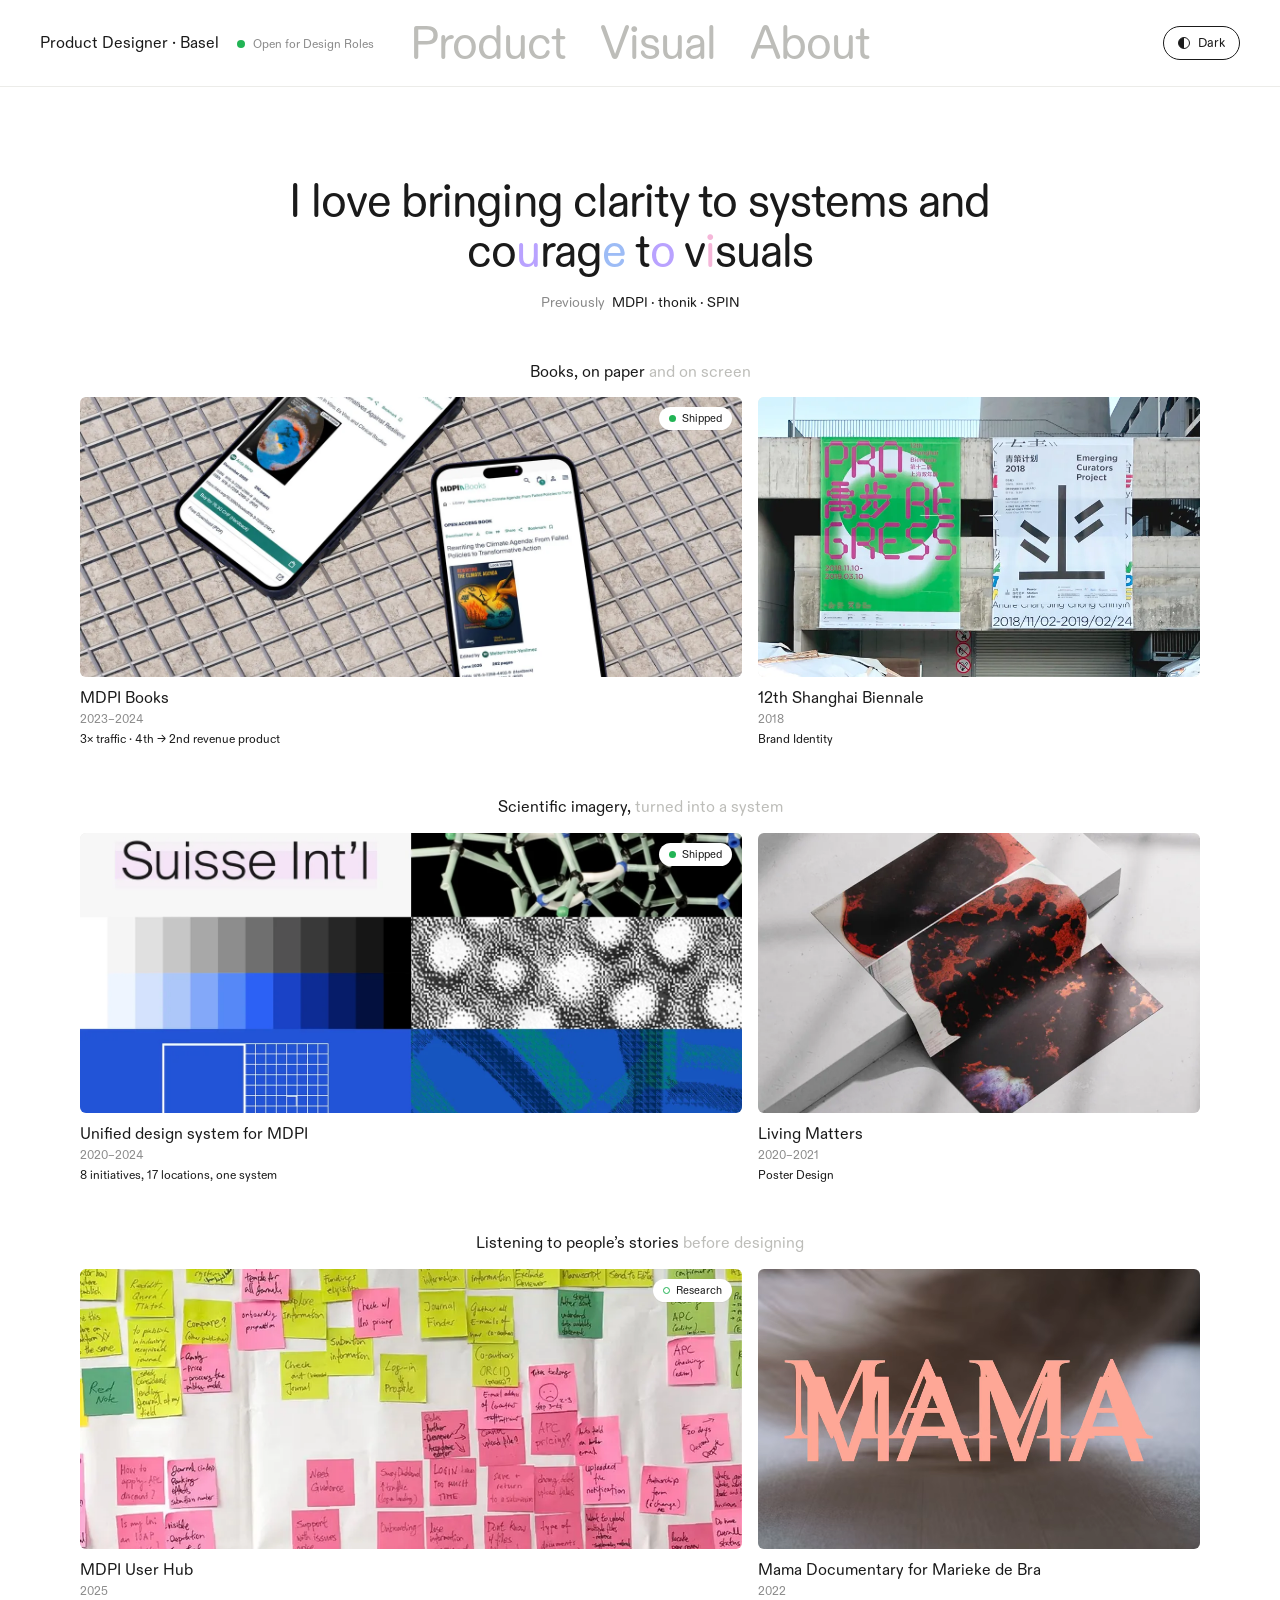
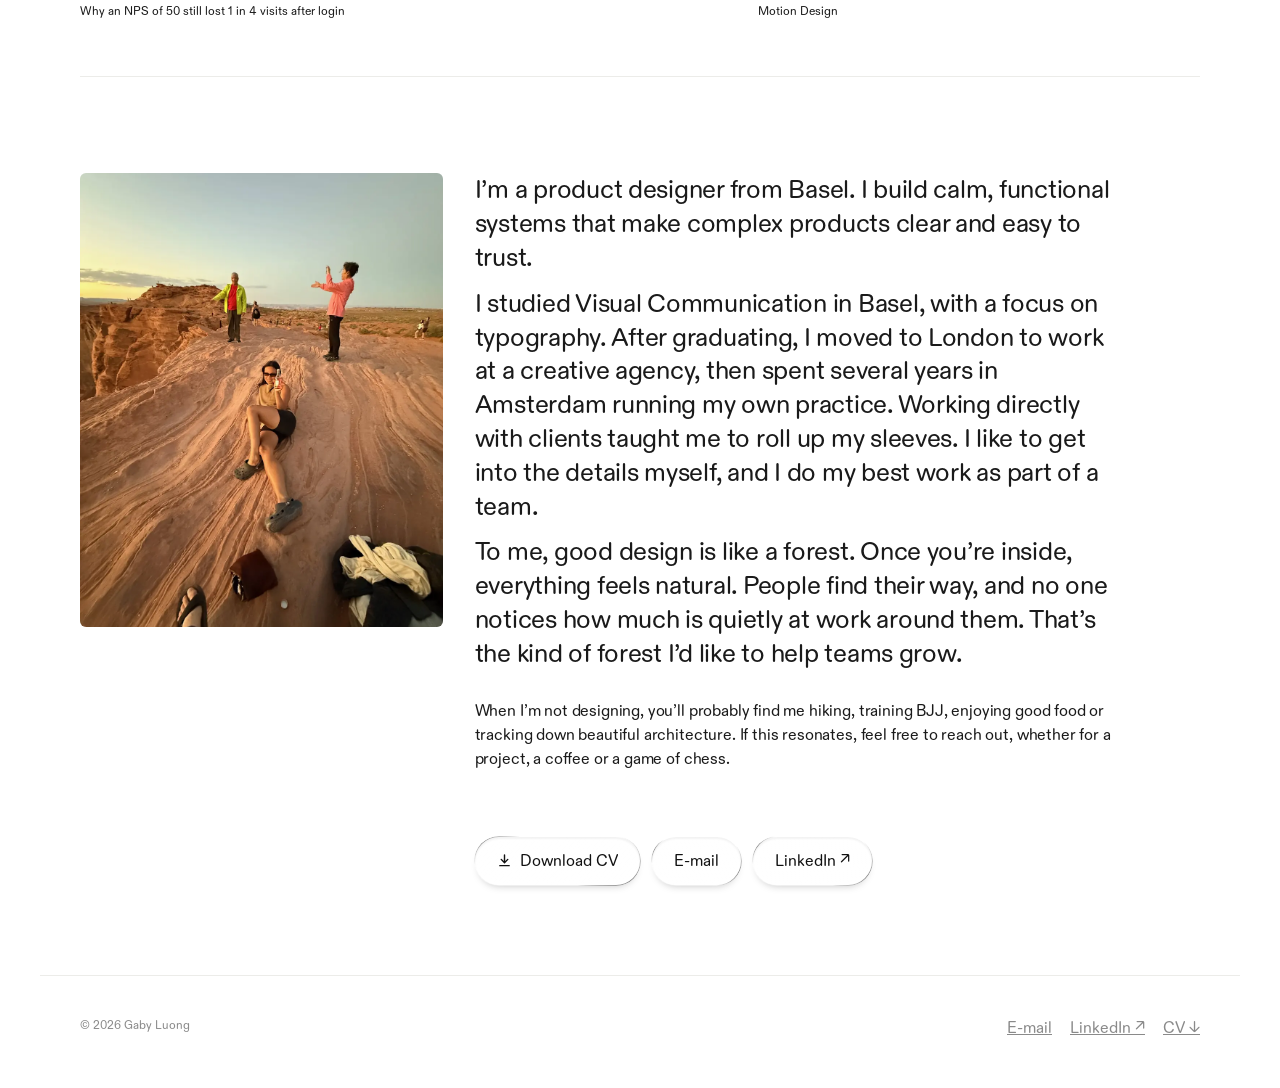
==== commit 0880367f: "Update CV (13 Oct 2026) Co-Authored-By: Claude Opus 5.5 <noreply@anthropic.com> Claude-Session: http" ====
--- a/index.html
+++ b/index.html
@@ -718,7 +718,7 @@
 <footer class="ft"><span>© 2026 Gaby Luong</span><span><a href="mailto:info@gabyluong.com">E-mail</a><a href="https://www.linkedin.com/in/gaby-luong-458124151" target="_blank" rel="noopener">LinkedIn ↗</a><a data-cv href="#">CV ↓</a></span></footer>
 </div><div class="where">Case study · Summary first</div></section></main><script>
 (function(){
-var VIDEO="assets/media/video-2.mp4",WEBM="assets/media/video-2.webm",CV="assets/cv-gaby-luong.pdf";
+var VIDEO="assets/media/video-2.mp4",WEBM="assets/media/video-2.webm",CV="assets/cv-gaby-luong.pdf?v=20261013";
 document.querySelectorAll('video[data-mama]').forEach(function(v){var a=document.createElement("source");a.src=WEBM;a.type="video/webm";var b=document.createElement("source");b.src=VIDEO;b.type="video/mp4";v.appendChild(a);v.appendChild(b);v.load();if(!v.hasAttribute('data-hover')){var pr=v.play();if(pr)pr.catch(function(){});}else{v.addEventListener('loadeddata',function(){try{v.currentTime=2}catch(e){}},{once:true});}});
 document.querySelectorAll('a[data-cv]').forEach(function(a){a.href=CV;a.setAttribute('download','CV_Gaby_Luong.pdf');});
 var R=document.documentElement,T=document.getElementById("tgl");function setT(d){R.setAttribute("data-theme",d?"dark":"light");T.setAttribute("aria-pressed",d);T.querySelector("span").textContent=d?"Light":"Dark";try{localStorage.setItem("gl-theme",d?"dark":"light")}catch(e){}}try{setT(localStorage.getItem("gl-theme")==="dark")}catch(e){setT(false)}T.onclick=function(){setT(R.getAttribute("data-theme")!=="dark")};
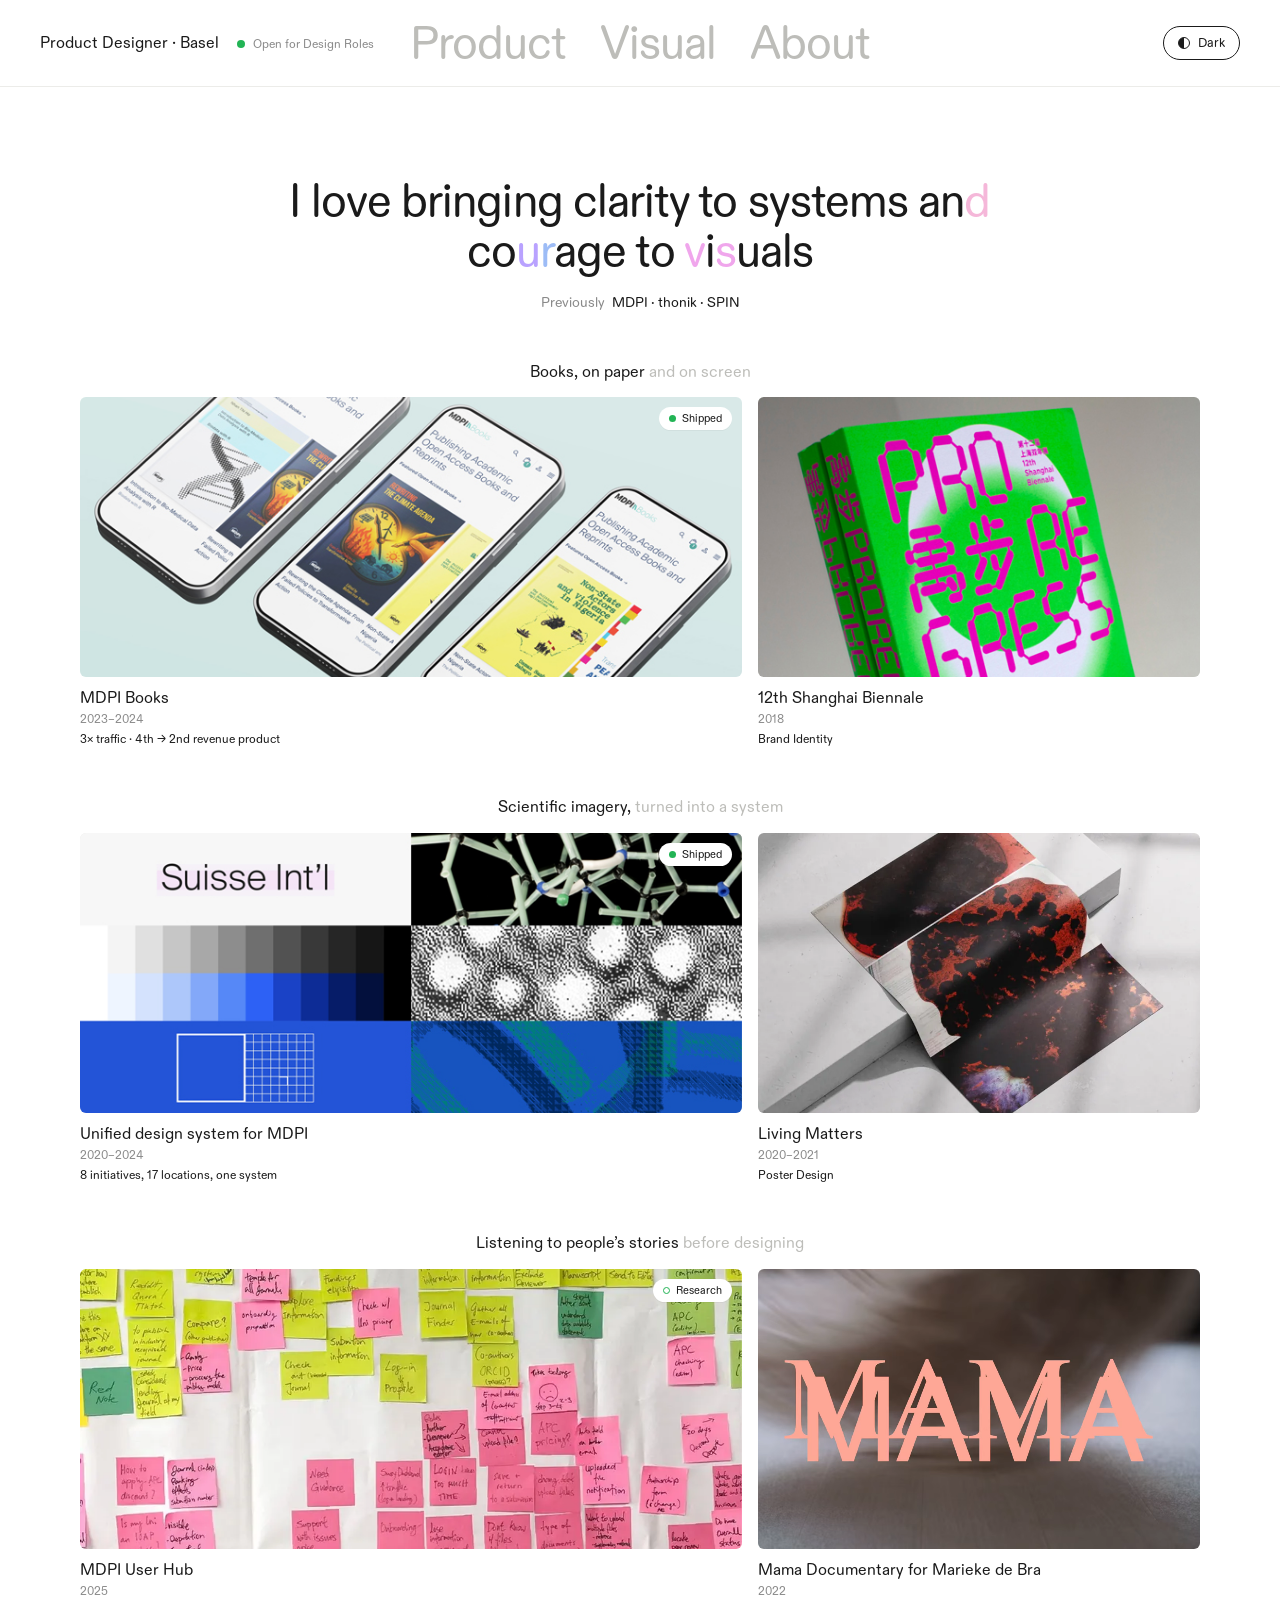
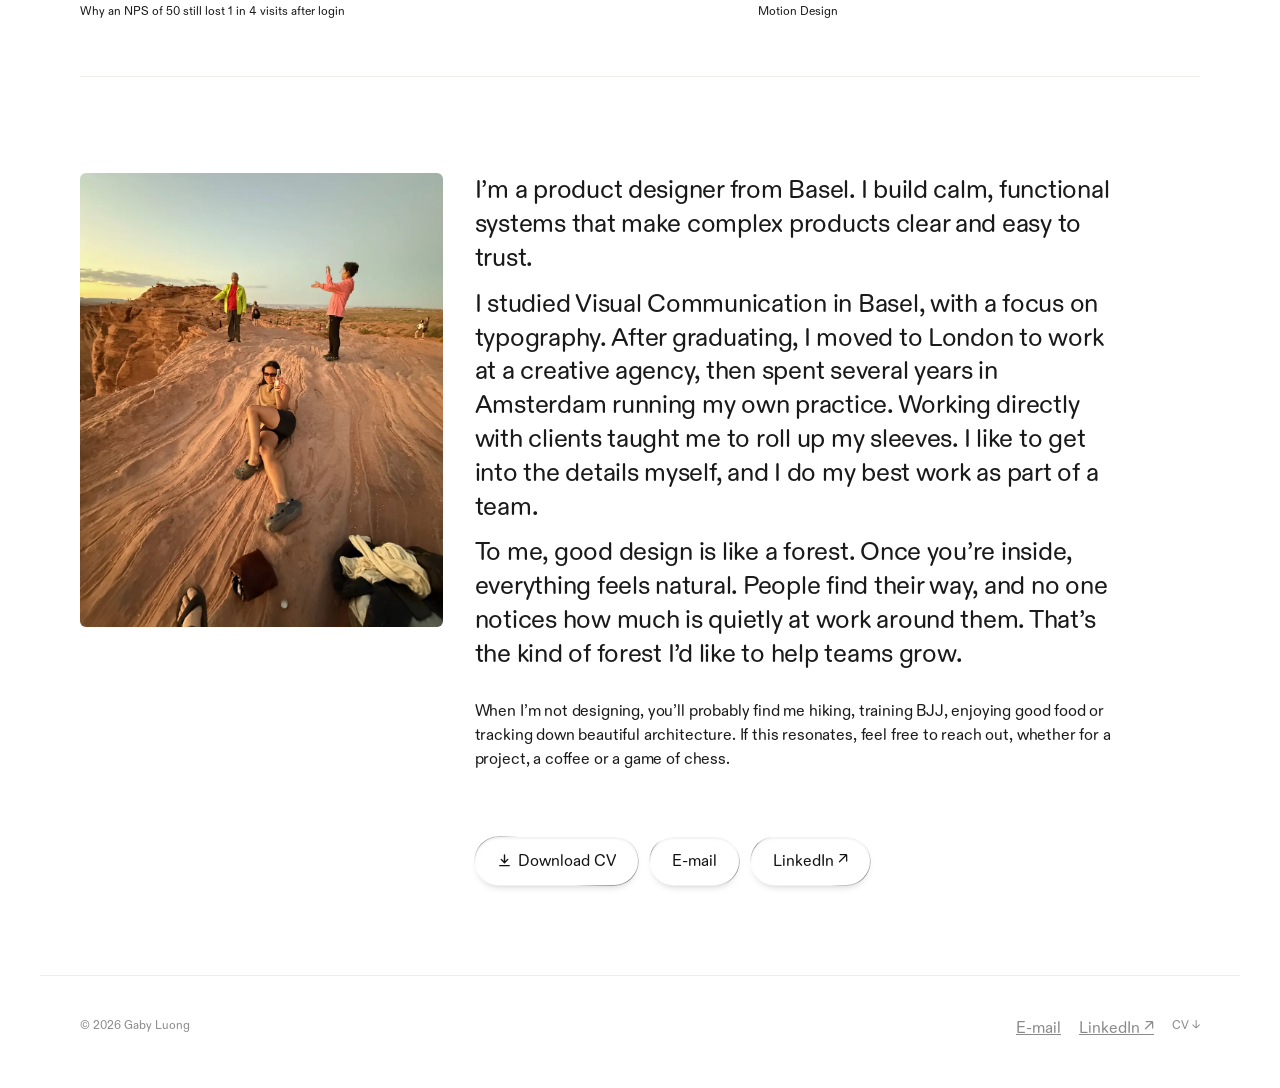
==== commit 2752ebf7: "New portfolio version (19) with English and German CV - Homepage replaced with version 19; images, f" ====
--- a/index.html
+++ b/index.html
@@ -488,6 +488,33 @@
 .flow li{position:relative;background:var(--l1);border-radius:8px;padding:10px 10px 12px;font-size:12px;line-height:1.35}.flow li b{display:block;font-weight:500;font-size:12px}.flow li span{display:block;color:var(--mute);font-size:11px;margin-top:2px}
 .flow li:not(:last-child)::after{content:"→";position:absolute;right:-9px;top:50%;transform:translateY(-50%);font-size:11px;color:var(--mute);z-index:1}
 @media (max-width:760px){.flow ol{grid-template-columns:1fr 1fr}.flow li::after{display:none}}
+.sl2 .pv,.sl2 .nx{display:flex;align-items:center;justify-content:center}.sl2 .ptr{width:calc(var(--t1,48px)*.95);height:auto;display:block;pointer-events:none}
+.wsfig{margin:36px 0 0}.wsfig .ph img{width:100%;height:auto;display:block}
+.pst .pn{display:inline-flex!important;width:22px;height:22px;border:1px solid var(--ink);border-radius:50%;align-items:center;justify-content:center;font-size:11px!important;color:var(--ink)!important;margin-bottom:4px}
+.pst b{text-transform:uppercase;letter-spacing:.04em;font-size:12px}
+.sec2[id$="-process"]{counter-reset:stp}
+.step2>b{text-transform:uppercase;letter-spacing:.04em;font-size:13px;display:flex!important;align-items:center;gap:8px}
+.step2>b::before{counter-increment:stp;content:counter(stp);display:inline-flex;width:22px;height:22px;border:1px solid var(--ink);border-radius:50%;align-items:center;justify-content:center;font-size:11px;letter-spacing:0;flex:none}
+@media (min-width:761px){.ba.ba4{grid-template-columns:1fr 1fr!important}}
+.vtl{list-style:none;margin:4px 0 0;padding:0 0 0 34px;position:relative;--sp:#b9a2ff}
+.vtl::before{content:"";position:absolute;left:6px;top:10px;bottom:14px;width:1.5px;background:var(--ink)}
+.vtl::after{content:"";position:absolute;left:3.5px;top:0;width:6.5px;height:90px;border-radius:4px;background:linear-gradient(to bottom,transparent,var(--sp) 45%,#fff 55%,transparent);opacity:0;filter:drop-shadow(0 0 6px var(--sp));pointer-events:none}
+.vtl.play::after{animation:vbolt calc(.35s * var(--n) + .4s) cubic-bezier(.5,0,.3,1) forwards}
+@keyframes vbolt{0%{top:0;opacity:0}10%{opacity:1}88%{opacity:1}100%{top:calc(100% - 90px);opacity:0}}
+.vstep{position:relative}.vstep+.vstep{margin-top:40px}
+.vdot{position:absolute;left:-34px;top:5px;width:13px;height:13px;border-radius:50%;background:var(--ink)}
+.vtl.play .vdot{animation:vflash .6s ease calc(.35s * var(--i) + .15s) both}
+@keyframes vflash{0%{transform:scale(1)}35%{transform:scale(1.55);background:var(--sp);box-shadow:0 0 0 6px rgba(185,162,255,.28),0 0 14px var(--sp)}100%{transform:scale(1);background:var(--ink);box-shadow:none}}
+.vtl .step2{border-top:0!important;padding-top:0!important;margin:0!important}
+.vtl .step2>b{display:block!important;text-transform:uppercase;letter-spacing:.04em;font-size:13px;margin-bottom:6px}
+.vtl .step2>b::before{counter-increment:stp;content:counter(stp);margin-right:10px;display:inline!important;width:auto!important;height:auto!important;border:0!important;border-radius:0!important;color:var(--mute);font-size:13px!important;letter-spacing:0}
+@media (prefers-reduced-motion:reduce){.vtl::after{display:none}.vtl .vdot{animation:none!important}}
+.cvdd{position:relative;display:inline-block}
+.cvdd>summary{list-style:none;cursor:pointer;display:inline-flex;align-items:center;gap:6px}.cvdd>summary::-webkit-details-marker{display:none}
+.cvdd .cvmenu{position:absolute;left:0;top:calc(100% + 8px);display:flex;gap:6px;z-index:5;white-space:nowrap}
+.cvdd[open] .cvmenu{animation:tlf .2s ease}
+@keyframes tlf{from{opacity:0;transform:translateY(4px)}to{opacity:1;transform:none}}
+.cvdd.ftcv .cvmenu{top:auto;bottom:calc(100% + 6px);left:auto;right:0;background:var(--bg);border:1px solid var(--l2);border-radius:20px;padding:4px 10px;gap:12px;font-size:12px}
 .fq{display:block;font-size:20px;line-height:1.35;letter-spacing:-.01em}
 .pcyc{position:relative;max-width:none;width:100%;margin:0;aspect-ratio:1000/860;color:var(--ink)}
 .pcyc-arc{position:absolute;inset:0;width:100%;height:100%}
@@ -505,51 +532,51 @@
 <main class="pages" style="padding:0"><section class="page" id="home"><div class="site"><header class="hc"><nav><a href="#home" class="on">All</a><a href="#product" class="">Product</a><a href="#visual" class="">Visual</a><a href="#home-about" class="">About</a></nav></header><main>
 <div class="ctitle"><h1 class="hl">I love bringing clarity to systems <span class="spark" aria-label="and courage to visuals">and courage to visuals</span></h1><p class="prevl"><span>Previously</span> MDPI · thonik · SPIN</p></div>
 <p class="ann">Header: title top left in Black weight; menu at H1 size, transparent, hides on scroll down and returns on scroll up. On mobile the menu sits at the bottom for the thumb.</p>
-<div class="pair3"><div class="ptitle3"><p class="psent">Books, on paper <span>and on screen</span></p></div><div class="two3"><a href="#work-books" data-view><div class="ph" style="height:280px"><span class="stc k-shp"><i></i>Shipped</span><img src="assets/img/p001.webp" alt="Two phones showing the redesigned MDPI Books pages" style="height:100%;object-fit:cover;object-position:center"></div><h2 class="ttl">MDPI Books</h2><p class="yr">2023–2024</p><p class="oc">3× traffic · 4th → 2nd revenue product</p></a><a href="#v-shanghai" data-view><div class="ph" style="height:280px"><img src="assets/img/p002.webp" alt="Shanghai Biennale banners on Power Station of Art, with the chimney behind" style="height:100%;object-fit:cover;object-position:center 40%"></div><h2 class="ttl">12th Shanghai Biennale</h2><p class="yr">2018</p><p class="oc">Brand Identity</p></a></div></div><div class="pair3"><div class="ptitle3"><p class="psent">Scientific imagery, <span>turned into a system</span></p></div><div class="two3"><a href="#work-ds" data-view><div class="ph" style="height:280px"><span class="stc k-shp"><i></i>Shipped</span><img src="assets/img/p003.webp" alt="MDPI design system foundations: Suisse Int’l type, colour scales, grid and halftone imagery" style="height:100%;object-fit:cover;object-position:left center"></div><h2 class="ttl">Unified design system for MDPI</h2><p class="yr">2020–2024</p><p class="oc">8 initiatives, 17 locations, one system</p></a><a href="#v-living" data-view><div class="ph" style="height:280px"><img src="assets/img/p004.webp" alt="Folded Living Matters poster with red and black scientific imagery on a white concrete block" style="height:100%;object-fit:cover;object-position:center"></div><h2 class="ttl">Living Matters</h2><p class="yr">2020–2021</p><p class="oc">Poster Design</p></a></div></div><div class="pair3"><div class="ptitle3"><p class="psent">Listening to people’s stories <span>before designing</span></p></div><div class="two3"><a href="#work-hub" data-view><div class="ph" style="height:280px"><span class="stc k-res"><i></i>Research</span><img src="assets/img/p005.webp" alt="Affinity map from the User Hub interviews" style="height:100%;object-fit:cover;object-position:center"></div><h2 class="ttl">MDPI User Hub</h2><p class="yr">2025</p><p class="oc">Why an NPS of 50 still lost 1 in 4 visits after login</p></a><a href="#v-mama" data-view><div class="ph" style="height:280px"><video data-mama data-hover muted loop playsinline preload="auto" poster="assets/img/p006.webp" aria-label="MAMA film title animation"></video></div><h2 class="ttl">Mama Documentary for Marieke de Bra</h2><p class="yr">2022</p><p class="oc">Motion Design</p></a></div></div><p class="ann">Pairs: product tile 60%, visual tile 40%. Status chip top right on product tiles only (Shipped, Research, Study). Same caption hierarchy on every tile: title 16px, year 12px grey, line 12px black (outcome for product, discipline for visual).</p>
+<div class="pair3"><div class="ptitle3"><p class="psent">Books, on paper <span>and on screen</span></p></div><div class="two3"><a href="#work-books" data-view><div class="ph" style="height:280px"><span class="stc k-shp"><i></i>Shipped</span><img src="assets/img/p001.jpg" alt="Two phones showing the redesigned MDPI Books pages" style="height:100%;object-fit:cover;object-position:center"></div><h2 class="ttl">MDPI Books</h2><p class="yr">2023–2024</p><p class="oc">3× traffic · 4th → 2nd revenue product</p></a><a href="#v-shanghai" data-view><div class="ph" style="height:280px"><img src="assets/img/p002.jpg" alt="Shanghai Biennale banners on Power Station of Art, with the chimney behind" style="height:100%;object-fit:cover;object-position:center 40%"></div><h2 class="ttl">12th Shanghai Biennale</h2><p class="yr">2018</p><p class="oc">Brand Identity</p></a></div></div><div class="pair3"><div class="ptitle3"><p class="psent">Scientific imagery, <span>turned into a system</span></p></div><div class="two3"><a href="#work-ds" data-view><div class="ph" style="height:280px"><span class="stc k-shp"><i></i>Shipped</span><img src="assets/img/p003.jpg" alt="MDPI design system foundations: Suisse Int’l type, colour scales, grid and halftone imagery" style="height:100%;object-fit:cover;object-position:left center"></div><h2 class="ttl">Unified design system for MDPI</h2><p class="yr">2020–2024</p><p class="oc">8 initiatives, 17 locations, one system</p></a><a href="#v-living" data-view><div class="ph" style="height:280px"><img src="assets/img/p001.webp" alt="Folded Living Matters poster with red and black scientific imagery on a white concrete block" style="height:100%;object-fit:cover;object-position:center"></div><h2 class="ttl">Living Matters</h2><p class="yr">2020–2021</p><p class="oc">Poster Design</p></a></div></div><div class="pair3"><div class="ptitle3"><p class="psent">Listening to people’s stories <span>before designing</span></p></div><div class="two3"><a href="#work-hub" data-view><div class="ph" style="height:280px"><span class="stc k-res"><i></i>Research</span><img src="assets/img/p002.webp" alt="Affinity map from the User Hub interviews" style="height:100%;object-fit:cover;object-position:center"></div><h2 class="ttl">MDPI User Hub</h2><p class="yr">2025</p><p class="oc">Why an NPS of 50 still lost 1 in 4 visits after login</p></a><a href="#v-mama" data-view><div class="ph" style="height:280px"><video data-mama data-hover muted loop playsinline preload="auto" poster="assets/img/p003.webp" aria-label="MAMA film title animation"></video></div><h2 class="ttl">Mama Documentary for Marieke de Bra</h2><p class="yr">2022</p><p class="oc">Motion Design</p></a></div></div><p class="ann">Pairs: product tile 60%, visual tile 40%. Status chip top right on product tiles only (Shipped, Research, Study). Same caption hierarchy on every tile: title 16px, year 12px grey, line 12px black (outcome for product, discipline for visual).</p>
 
 <div class="hr"></div>
 <div class="sec" id="home-about" style="margin-top:96px"><div class="about2">
-<div class="ph"><img src="assets/img/p007.webp" alt="Gaby Luong relaxing on red sandstone at sunset, raising a small bottle"></div>
+<div class="ph"><img src="assets/img/p004.webp" alt="Gaby Luong relaxing on red sandstone at sunset, raising a small bottle"></div>
 <div>
 <p class="big">I’m a product designer from Basel. I build calm, functional systems that make complex products clear and easy to trust.</p>
 <p>I studied Visual Communication in Basel, with a focus on typography. After graduating, I moved to London to work at a creative agency, then spent several years in Amsterdam running my own practice. Working directly with clients taught me to roll up my sleeves. I like to get into the details myself, and I do my best work as part of a team.</p>
 <p>To me, good design is like a forest. Once you’re inside, everything feels natural. People find their way, and no one notices how much is quietly at work around them. That’s the kind of forest I’d like to help teams grow.</p>
 <p class="small">When I’m not designing, you’ll probably find me hiking, training BJJ, enjoying good food or tracking down beautiful architecture. If this resonates, feel free to reach out, whether for a project, a coffee or a game of chess.</p>
-<div class="links"><a class="glass" data-cv href="#"><svg viewBox="0 0 16 16" width="15" height="15" aria-hidden="true"><path d="M8 2v8M4.5 6.8 8 10.3l3.5-3.5M3 13.5h10" fill="none" stroke="currentColor" stroke-width="1.5" stroke-linecap="round" stroke-linejoin="round"/></svg><span>Download CV</span></a><a class="glass" href="mailto:info@gabyluong.com"><span>E-mail</span></a><a class="glass" href="https://www.linkedin.com/in/gaby-luong-458124151" target="_blank" rel="noopener"><span>LinkedIn ↗</span></a></div>
+<div class="links"><details class="cvdd"><summary class="glass"><svg viewBox="0 0 16 16" width="15" height="15" aria-hidden="true"><path d="M8 2v8M4.5 6.8 8 10.3l3.5-3.5M3 13.5h10" fill="none" stroke="currentColor" stroke-width="1.5" stroke-linecap="round" stroke-linejoin="round"/></svg><span>Download CV</span></summary><div class="cvmenu"><a class="glass" href="assets/cv-gaby-luong-en.pdf?v=20261021" download="CV_Gaby_Luong_EN.pdf" hreflang="en">English</a><a class="glass" href="assets/cv-gaby-luong-de.pdf?v=20261021" download="CV_Gaby_Luong_DE.pdf" hreflang="de">Deutsch</a></div></details><a class="glass" href="mailto:info@gabyluong.com"><span>E-mail</span></a><a class="glass" href="https://www.linkedin.com/in/gaby-luong-458124151" target="_blank" rel="noopener"><span>LinkedIn ↗</span></a></div>
 
 </div></div></div>
-</main><footer class="ft"><span>© 2026 Gaby Luong</span><span><a href="mailto:info@gabyluong.com">E-mail</a><a href="https://www.linkedin.com/in/gaby-luong-458124151" target="_blank" rel="noopener">LinkedIn ↗</a><a data-cv href="#">CV ↓</a></span></footer></div><div class="where">Landing · All</div></section><section class="page" id="product"><div class="site"><header class="hc"><nav><a href="#home" class="">All</a><a href="#product" class="on">Product</a><a href="#visual" class="">Visual</a><a href="#home-about" class="">About</a></nav></header><main>
+</main><footer class="ft"><span>© 2026 Gaby Luong</span><span><a href="mailto:info@gabyluong.com">E-mail</a><a href="https://www.linkedin.com/in/gaby-luong-458124151" target="_blank" rel="noopener">LinkedIn ↗</a><details class="cvdd ftcv"><summary>CV ↓</summary><div class="cvmenu"><a href="assets/cv-gaby-luong-en.pdf?v=20261021" download="CV_Gaby_Luong_EN.pdf" hreflang="en">English</a><a href="assets/cv-gaby-luong-de.pdf?v=20261021" download="CV_Gaby_Luong_DE.pdf" hreflang="de">Deutsch</a></div></details></span></footer></div><div class="where">Landing · All</div></section><section class="page" id="product"><div class="site"><header class="hc"><nav><a href="#home" class="">All</a><a href="#product" class="on">Product</a><a href="#visual" class="">Visual</a><a href="#home-about" class="">About</a></nav></header><main>
 <div class="ctitle"><h1 class="hl">UX Research, Design Systems &amp; UI Design</h1><p>Case studies from research to launch, mostly in scientific publishing.</p></div>
-<div class="plist2"><article class="pl2"><h2 class="h2">MDPI Books: publishing platform redesign</h2><p>Open access books that are easier to find and easier to publish.</p><p class="eb">Product Designer · 2023–2024</p><a href="#work-books" class="pimg" data-view><div class="ph" ><img loading="lazy" decoding="async" src="assets/img/p008.webp" alt="Redesigned MDPI Books homepage on a laptop" style="height:100%;width:100%;object-fit:cover;object-position:center"></div></a></article><article class="pl2"><h2 class="h2">Unified design system for MDPI</h2><p>Eight initiatives, one visual language, built from MDPI’s own science.</p><p class="eb">Brand/System Designer · 2020–2024</p><a href="#work-ds" class="pimg" data-view><div class="ph" ><img loading="lazy" decoding="async" src="assets/img/p009.webp" alt="MDPI design system applied across a website, phones, a tablet, journal covers, cards and a name badge" style="height:100%;width:100%;object-fit:cover;object-position:center"></div></a></article><article class="pl2"><h2 class="h2">MDPI User Hub: UX research</h2><p>Why satisfied users still left right after login.</p><p class="eb">Lead UX Research · 2025</p><a href="#work-hub" class="pimg" data-view><div class="ph" ><img loading="lazy" decoding="async" src="assets/img/p010.webp" alt="Affinity map with sticky notes from the User Hub interviews" style="height:100%;width:100%;object-fit:cover;object-position:center"></div></a></article><article class="pl2"><h2 class="h2">Altstadt Bern: UX research beyond the screen</h2><p>Why people walk through Bern’s lower Old Town without stopping.</p><p class="eb">UX Researcher · 2025</p><a href="#work-bern" class="pimg" data-view><div class="ph" ><img loading="lazy" decoding="async" src="assets/img/p011.webp" alt="Map of Bern’s lower Old Town with research notes" style="height:100%;width:100%;object-fit:cover;object-position:center"></div></a></article></div></main><footer class="ft"><span>© 2026 Gaby Luong</span><span><a href="mailto:info@gabyluong.com">E-mail</a><a href="https://www.linkedin.com/in/gaby-luong-458124151" target="_blank" rel="noopener">LinkedIn ↗</a><a data-cv href="#">CV ↓</a></span></footer></div><div class="where">Product · single line</div></section><section class="page" id="visual"><div class="site"><header class="hc"><nav><a href="#home" class="">All</a><a href="#product" class="">Product</a><a href="#visual" class="on">Visual</a><a href="#home-about" class="">About</a></nav></header><main>
+<div class="plist2"><article class="pl2"><h2 class="h2">MDPI Books: publishing platform redesign</h2><p>Open access books that are easier to find and easier to publish.</p><p class="eb">Product Designer · 2023–2024</p><a href="#work-books" class="pimg" data-view><div class="ph" ><img loading="lazy" decoding="async" src="assets/img/p005.webp" alt="Redesigned MDPI Books homepage on a laptop" style="height:100%;width:100%;object-fit:cover;object-position:center"></div></a></article><article class="pl2"><h2 class="h2">Unified design system for MDPI</h2><p>Eight initiatives, one visual language, built from MDPI’s own science.</p><p class="eb">Brand/System Designer · 2020–2024</p><a href="#work-ds" class="pimg" data-view><div class="ph" ><img loading="lazy" decoding="async" src="assets/img/p006.webp" alt="MDPI design system applied across a website, phones, a tablet, journal covers, cards and a name badge" style="height:100%;width:100%;object-fit:cover;object-position:center"></div></a></article><article class="pl2"><h2 class="h2">MDPI User Hub: UX research</h2><p>Why satisfied users still left right after login.</p><p class="eb">Lead UX Research · 2025</p><a href="#work-hub" class="pimg" data-view><div class="ph" ><img loading="lazy" decoding="async" src="assets/img/p007.webp" alt="Affinity map with sticky notes from the User Hub interviews" style="height:100%;width:100%;object-fit:cover;object-position:center"></div></a></article><article class="pl2"><h2 class="h2">Altstadt Bern: UX research beyond the screen</h2><p>Why people walk through Bern’s lower Old Town without stopping.</p><p class="eb">UX Researcher · 2025</p><a href="#work-bern" class="pimg" data-view><div class="ph" ><img loading="lazy" decoding="async" src="assets/img/p008.webp" alt="Map of Bern’s lower Old Town with research notes" style="height:100%;width:100%;object-fit:cover;object-position:center"></div></a></article></div></main><footer class="ft"><span>© 2026 Gaby Luong</span><span><a href="mailto:info@gabyluong.com">E-mail</a><a href="https://www.linkedin.com/in/gaby-luong-458124151" target="_blank" rel="noopener">LinkedIn ↗</a><details class="cvdd ftcv"><summary>CV ↓</summary><div class="cvmenu"><a href="assets/cv-gaby-luong-en.pdf?v=20261021" download="CV_Gaby_Luong_EN.pdf" hreflang="en">English</a><a href="assets/cv-gaby-luong-de.pdf?v=20261021" download="CV_Gaby_Luong_DE.pdf" hreflang="de">Deutsch</a></div></details></span></footer></div><div class="where">Product · single line</div></section><section class="page" id="visual"><div class="site"><header class="hc"><nav><a href="#home" class="">All</a><a href="#product" class="">Product</a><a href="#visual" class="on">Visual</a><a href="#home-about" class="">About</a></nav></header><main>
 <div class="ctitle"><h1 class="hl">Identity, Typography, Print &amp; Motion Design</h1><p>Selected work, most of it from my years as an independent designer in London and Amsterdam.</p></div>
-<div class="vp2" id="v-shanghai"><div class="vh2"><h2 class="vt">12th Shanghai Biennale</h2><p>Visual identity and Catalogue for the 12th Shanghai Biennale with <a class="ul" href="https://thonik.nl/" target="_blank" rel="noopener">thonik</a></p><p class="eb">Art Direction &amp; Graphic Design · 2018</p></div><div class="sl2 pair"><div class="tr2"><div class="ph"><img loading="lazy" decoding="async" src="assets/img/p012.webp" alt="Shanghai Biennale catalogue cover in bright green with magenta PRO RE GRESS lettering"></div><div class="ph"><img loading="lazy" decoding="async" src="assets/img/p013.webp" alt="Shanghai Biennale and Emerging Curators Project banners on the facade of Power Station of Art"></div><div class="ph"><img loading="lazy" decoding="async" src="assets/img/p014.webp" alt="Open Shanghai Biennale catalogue with artist texts and photographs, magenta page edges"></div><div class="ph"><img loading="lazy" decoding="async" src="assets/img/p015.webp" alt="Open Shanghai Biennale catalogue spread with a sequence of four portraits"></div></div><button class="pv" aria-label="Previous">←</button><button class="nx" aria-label="Next">→</button></div></div>
-<div class="vp2" id="v-living"><div class="vh2"><h2 class="vt">Living Matters</h2><p>Riso-printed Poster Series for <a class="ul" href="https://evamk.de/en" target="_blank" rel="noopener">Eva Meyer-Keller</a></p><p class="eb">Graphic Design · 2020–2021</p></div><div class="sl2 pair"><div class="tr2"><div class="ph"><img loading="lazy" decoding="async" src="assets/img/p016.webp" alt="Living Matters poster series pasted on a street-level window front"></div><div class="ph"><img loading="lazy" decoding="async" src="assets/img/p017.webp" alt="Four Living Matters posters on black, dense typography with red accents"></div><div class="ph"><img loading="lazy" decoding="async" src="assets/img/p018.webp" alt="Front and back of a Living Matters poster: cell imagery and mirrored text in red"></div><div class="ph"><img loading="lazy" decoding="async" src="assets/img/p019.webp" alt="Living Matters posters packed in clear and silver sleeves with sample labels"></div><div class="ph"><img loading="lazy" decoding="async" src="assets/img/p020.webp" alt="Living Matters imagery projected during the performance"></div><div class="ph"><img loading="lazy" decoding="async" src="assets/img/p021.webp" alt="Close-up of thin risograph paper with red text showing through from the back"></div></div><button class="pv" aria-label="Previous">←</button><button class="nx" aria-label="Next">→</button></div></div>
-<div class="vp2" id="v-sfdf"><div class="vh2"><h2 class="vt">Samsung Fashion &amp; Design Fund Website Design</h2><p>UI and Interaction Design for <a class="ul" href="https://www.sfdf.co.kr/intro" target="_blank" rel="noopener">sfdf</a></p><p class="eb">Graphic Design · 2017</p></div><div class="sl2 pair"><div class="tr2"><div class="ph pv-vid"><video autoplay muted loop playsinline preload="auto" poster="assets/img/p001.jpg" aria-label="SFDF website: scrolling through the previous winners archive"><source src="assets/media/video-1.webm" type="video/webm"><source src="assets/media/video-1.mp4" type="video/mp4"></video></div><div class="ph"><img loading="lazy" decoding="async" src="assets/img/p022.webp" alt="SFDF logo: S F D F in a black circle and in a pink-to-orange circle"></div></div><button class="pv" aria-label="Previous">←</button><button class="nx" aria-label="Next">→</button></div></div>
-<div class="vp2" id="v-christofori"><div class="vh2"><h2 class="vt">Christofori</h2><p>Identity, Book and Packaging Design for Fashion Designer Maya Christofori</p><p class="eb">Art Direction &amp; Graphic Design · 2018–2021</p></div><div class="sl2 pair"><div class="tr2"><div class="ph"><img loading="lazy" decoding="async" src="assets/img/p023.webp" alt="Christofori label in a checked jacket lining"></div><div class="ph"><img loading="lazy" decoding="async" src="assets/img/p024.webp" alt="Christofori label on houndstooth fabric"></div><div class="ph"><img loading="lazy" decoding="async" src="assets/img/p025.webp" alt="Vertical Christofori label on blue velvet"></div><div class="ph"><img loading="lazy" decoding="async" src="assets/img/p026.webp" alt="Red Christofori book cover"></div><div class="ph"><img loading="lazy" decoding="async" src="assets/img/p027.webp" alt="Open Christofori book with a photograph"></div><div class="ph"><img loading="lazy" decoding="async" src="assets/img/p028.webp" alt="Christofori book on red endpapers"></div><div class="ph"><img loading="lazy" decoding="async" src="assets/img/p029.webp" alt="Acrylic Christofori shoebox with the red book"></div><div class="ph"><img loading="lazy" decoding="async" src="assets/img/p030.webp" alt="Christofori shoes with logo on orange insoles"></div></div><button class="pv" aria-label="Previous">←</button><button class="nx" aria-label="Next">→</button></div></div>
-<div class="vp2" id="v-mama"><div class="vh2"><h2 class="vt">Mama Documentary for Marieke de Bra</h2><p>Identity and Poster Design for <a class="ul" href="https://www.mariekedebra.nl/" target="_blank" rel="noopener">Marieke de Bra</a>’s first Documentary</p><p class="eb">Art Direction &amp; Graphic Design · 2022</p></div><div class="sl2 pair"><div class="tr2"><div class="ph pv-vid"><video data-mama autoplay muted loop playsinline aria-label="MAMA title animation" style="width:100%;height:100%;object-fit:cover"></video></div><div class="ph"><img loading="lazy" decoding="async" src="assets/img/p031.webp" alt="MAMA poster in pink and yellow in a city bus stop light box"></div><div class="ph"><img loading="lazy" decoding="async" src="assets/img/p032.webp" alt="Opening credits of MAMA projected on the screen at the Eye Museum"></div></div><button class="pv" aria-label="Previous">←</button><button class="nx" aria-label="Next">→</button></div><p class="cap vcap">The film premiered at the Eye Museum in Amsterdam.</p></div>
-<div class="vp2" id="v-collect"><div class="vh2"><h2 class="vt">Collect at Saatchi Gallery</h2><p>Identity and wayfinding for an international craft fair in London</p><p class="eb">Designer at <a class="ul" href="https://spin.co.uk/" target="_blank" rel="noopener">SPIN</a> · 2016–2017</p></div><div class="sl2 pair"><div class="tr2"><div class="ph"><img loading="lazy" decoding="async" src="assets/img/p033.webp" alt="Collect totem with large chevron graphics outside the Saatchi Gallery"></div><div class="ph"><img loading="lazy" decoding="async" src="assets/img/p034.webp" alt="Collect floor directory sign on a white gallery wall"></div><div class="ph"><img loading="lazy" decoding="async" src="assets/img/p035.webp" alt="Collect Open Talks wall with scattered chevron pattern"></div><div class="ph"><img loading="lazy" decoding="async" src="assets/img/p036.webp" alt="Collect wayfinding pictograms and arrows in white on black"></div><div class="ph"><img loading="lazy" decoding="async" src="assets/img/p037.webp" alt="Collect directional signs for galleries, toilets and entrance"></div><div class="ph"><img loading="lazy" decoding="async" src="assets/img/p038.webp" alt="Collect chevron graphics and gallery sign along a staircase"></div><div class="ph"><img loading="lazy" decoding="async" src="assets/img/p039.webp" alt="Collect poster series in black and white"></div><div class="ph"><img loading="lazy" decoding="async" src="assets/img/p040.webp" alt="Stack of Collect catalogues with a ceramics cover"></div></div><button class="pv" aria-label="Previous">←</button><button class="nx" aria-label="Next">→</button></div></div>
-<div class="vp2" id="v-songe"><div class="vh2"><h2 class="vt">Songe Creux</h2><p>Identity and Lookbooks design for Korean Fashion Label</p><p class="eb">Art Direction &amp; Graphic Design · 2019–2022</p></div><div class="sl2 pair"><div class="tr2"><div class="ph"><img loading="lazy" decoding="async" src="assets/img/p041.webp" alt="Songe Creux lookbook and identity, image 1"></div><div class="ph"><img loading="lazy" decoding="async" src="assets/img/p042.webp" alt="Songe Creux lookbook and identity, image 2"></div><div class="ph"><img loading="lazy" decoding="async" src="assets/img/p043.webp" alt="Songe Creux lookbook and identity, image 3"></div><div class="ph"><img loading="lazy" decoding="async" src="assets/img/p044.webp" alt="Songe Creux lookbook and identity, image 4"></div><div class="ph"><img loading="lazy" decoding="async" src="assets/img/p045.webp" alt="Songe Creux lookbook and identity, image 5"></div><div class="ph"><img loading="lazy" decoding="async" src="assets/img/p046.webp" alt="Songe Creux lookbook and identity, image 6"></div><div class="ph"><img loading="lazy" decoding="async" src="assets/img/p047.webp" alt="Songe Creux lookbook and identity, image 7"></div><div class="ph"><img loading="lazy" decoding="async" src="assets/img/p048.webp" alt="Songe Creux lookbook and identity, image 8"></div><div class="ph"><img loading="lazy" decoding="async" src="assets/img/p049.webp" alt="Songe Creux lookbook and identity, image 9"></div><div class="ph"><img loading="lazy" decoding="async" src="assets/img/p050.webp" alt="Songe Creux lookbook and identity, image 10"></div><div class="ph"><img loading="lazy" decoding="async" src="assets/img/p051.webp" alt="Songe Creux lookbook and identity, image 11"></div></div><button class="pv" aria-label="Previous">←</button><button class="nx" aria-label="Next">→</button></div></div>
-</main><footer class="ft"><span>© 2026 Gaby Luong</span><span><a href="mailto:info@gabyluong.com">E-mail</a><a href="https://www.linkedin.com/in/gaby-luong-458124151" target="_blank" rel="noopener">LinkedIn ↗</a><a data-cv href="#">CV ↓</a></span></footer></div><div class="where">Visual · editorial</div></section><section class="page" id="work-ds"><div class="site">
+<div class="vp2" id="v-shanghai"><div class="vh2"><h2 class="vt">12th Shanghai Biennale</h2><p>Visual identity and Catalogue for the 12th Shanghai Biennale with <a class="ul" href="https://thonik.nl/" target="_blank" rel="noopener">thonik</a></p><p class="eb">Art Direction &amp; Graphic Design · 2018</p></div><div class="sl2 pair"><div class="tr2"><div class="ph"><img loading="lazy" decoding="async" src="assets/img/p009.webp" alt="Shanghai Biennale catalogue cover in bright green with magenta PRO RE GRESS lettering"></div><div class="ph"><img loading="lazy" decoding="async" src="assets/img/p010.webp" alt="Shanghai Biennale and Emerging Curators Project banners on the facade of Power Station of Art"></div><div class="ph"><img loading="lazy" decoding="async" src="assets/img/p011.webp" alt="Open Shanghai Biennale catalogue with artist texts and photographs, magenta page edges"></div><div class="ph"><img loading="lazy" decoding="async" src="assets/img/p012.webp" alt="Open Shanghai Biennale catalogue spread with a sequence of four portraits"></div></div><button class="pv" aria-label="Previous"><img class="ptr" src="assets/img/p002.png" alt=""></button><button class="nx" aria-label="Next"><img class="ptr" src="assets/img/p003.png" alt=""></button></div></div>
+<div class="vp2" id="v-living"><div class="vh2"><h2 class="vt">Living Matters</h2><p>Riso-printed Poster Series for <a class="ul" href="https://evamk.de/en" target="_blank" rel="noopener">Eva Meyer-Keller</a></p><p class="eb">Graphic Design · 2020–2021</p></div><div class="sl2 pair"><div class="tr2"><div class="ph"><img loading="lazy" decoding="async" src="assets/img/p013.webp" alt="Living Matters poster series pasted on a street-level window front"></div><div class="ph"><img loading="lazy" decoding="async" src="assets/img/p014.webp" alt="Four Living Matters posters on black, dense typography with red accents"></div><div class="ph"><img loading="lazy" decoding="async" src="assets/img/p015.webp" alt="Front and back of a Living Matters poster: cell imagery and mirrored text in red"></div><div class="ph"><img loading="lazy" decoding="async" src="assets/img/p016.webp" alt="Living Matters posters packed in clear and silver sleeves with sample labels"></div><div class="ph"><img loading="lazy" decoding="async" src="assets/img/p017.webp" alt="Living Matters imagery projected during the performance"></div><div class="ph"><img loading="lazy" decoding="async" src="assets/img/p018.webp" alt="Close-up of thin risograph paper with red text showing through from the back"></div></div><button class="pv" aria-label="Previous"><img class="ptr" src="assets/img/p002.png" alt=""></button><button class="nx" aria-label="Next"><img class="ptr" src="assets/img/p003.png" alt=""></button></div></div>
+<div class="vp2" id="v-sfdf"><div class="vh2"><h2 class="vt">Samsung Fashion &amp; Design Fund Website Design</h2><p>UI and Interaction Design for <a class="ul" href="https://www.sfdf.co.kr/intro" target="_blank" rel="noopener">sfdf</a></p><p class="eb">Graphic Design · 2017</p></div><div class="sl2 pair"><div class="tr2"><div class="ph pv-vid"><video autoplay muted loop playsinline preload="auto" poster="assets/img/p004.jpg" aria-label="SFDF website: scrolling through the previous winners archive"><source src="assets/media/video-1.webm" type="video/webm"><source src="assets/media/video-1.mp4" type="video/mp4"></video></div><div class="ph"><img loading="lazy" decoding="async" src="assets/img/p019.webp" alt="SFDF logo: S F D F in a black circle and in a pink-to-orange circle"></div></div><button class="pv" aria-label="Previous"><img class="ptr" src="assets/img/p002.png" alt=""></button><button class="nx" aria-label="Next"><img class="ptr" src="assets/img/p003.png" alt=""></button></div></div>
+<div class="vp2" id="v-christofori"><div class="vh2"><h2 class="vt">Christofori</h2><p>Identity, Book and Packaging Design for Fashion Designer Maya Christofori</p><p class="eb">Art Direction &amp; Graphic Design · 2018–2021</p></div><div class="sl2 pair"><div class="tr2"><div class="ph"><img loading="lazy" decoding="async" src="assets/img/p020.webp" alt="Christofori label in a checked jacket lining"></div><div class="ph"><img loading="lazy" decoding="async" src="assets/img/p021.webp" alt="Christofori label on houndstooth fabric"></div><div class="ph"><img loading="lazy" decoding="async" src="assets/img/p022.webp" alt="Vertical Christofori label on blue velvet"></div><div class="ph"><img loading="lazy" decoding="async" src="assets/img/p023.webp" alt="Red Christofori book cover"></div><div class="ph"><img loading="lazy" decoding="async" src="assets/img/p024.webp" alt="Open Christofori book with a photograph"></div><div class="ph"><img loading="lazy" decoding="async" src="assets/img/p025.webp" alt="Christofori book on red endpapers"></div><div class="ph"><img loading="lazy" decoding="async" src="assets/img/p026.webp" alt="Acrylic Christofori shoebox with the red book"></div><div class="ph"><img loading="lazy" decoding="async" src="assets/img/p027.webp" alt="Christofori shoes with logo on orange insoles"></div></div><button class="pv" aria-label="Previous"><img class="ptr" src="assets/img/p002.png" alt=""></button><button class="nx" aria-label="Next"><img class="ptr" src="assets/img/p003.png" alt=""></button></div></div>
+<div class="vp2" id="v-mama"><div class="vh2"><h2 class="vt">Mama Documentary for Marieke de Bra</h2><p>Identity and Poster Design for <a class="ul" href="https://www.mariekedebra.nl/" target="_blank" rel="noopener">Marieke de Bra</a>’s first Documentary</p><p class="eb">Art Direction &amp; Graphic Design · 2022</p></div><div class="sl2 pair"><div class="tr2"><div class="ph pv-vid"><video data-mama autoplay muted loop playsinline aria-label="MAMA title animation" style="width:100%;height:100%;object-fit:cover"></video></div><div class="ph"><img loading="lazy" decoding="async" src="assets/img/p028.webp" alt="MAMA poster in pink and yellow in a city bus stop light box"></div><div class="ph"><img loading="lazy" decoding="async" src="assets/img/p029.webp" alt="Opening credits of MAMA projected on the screen at the Eye Museum"></div></div><button class="pv" aria-label="Previous"><img class="ptr" src="assets/img/p002.png" alt=""></button><button class="nx" aria-label="Next"><img class="ptr" src="assets/img/p003.png" alt=""></button></div><p class="cap vcap">The film premiered at the Eye Museum in Amsterdam.</p></div>
+<div class="vp2" id="v-collect"><div class="vh2"><h2 class="vt">Collect at Saatchi Gallery</h2><p>Identity and wayfinding for an international craft fair in London</p><p class="eb">Designer at <a class="ul" href="https://spin.co.uk/" target="_blank" rel="noopener">SPIN</a> · 2016–2017</p></div><div class="sl2 pair"><div class="tr2"><div class="ph"><img loading="lazy" decoding="async" src="assets/img/p030.webp" alt="Collect totem with large chevron graphics outside the Saatchi Gallery"></div><div class="ph"><img loading="lazy" decoding="async" src="assets/img/p031.webp" alt="Collect floor directory sign on a white gallery wall"></div><div class="ph"><img loading="lazy" decoding="async" src="assets/img/p032.webp" alt="Collect Open Talks wall with scattered chevron pattern"></div><div class="ph"><img loading="lazy" decoding="async" src="assets/img/p033.webp" alt="Collect wayfinding pictograms and arrows in white on black"></div><div class="ph"><img loading="lazy" decoding="async" src="assets/img/p034.webp" alt="Collect directional signs for galleries, toilets and entrance"></div><div class="ph"><img loading="lazy" decoding="async" src="assets/img/p035.webp" alt="Collect chevron graphics and gallery sign along a staircase"></div><div class="ph"><img loading="lazy" decoding="async" src="assets/img/p036.webp" alt="Collect poster series in black and white"></div><div class="ph"><img loading="lazy" decoding="async" src="assets/img/p037.webp" alt="Stack of Collect catalogues with a ceramics cover"></div></div><button class="pv" aria-label="Previous"><img class="ptr" src="assets/img/p002.png" alt=""></button><button class="nx" aria-label="Next"><img class="ptr" src="assets/img/p003.png" alt=""></button></div></div>
+<div class="vp2" id="v-songe"><div class="vh2"><h2 class="vt">Songe Creux</h2><p>Identity and Lookbooks design for Korean Fashion Label</p><p class="eb">Art Direction &amp; Graphic Design · 2019–2022</p></div><div class="sl2 pair"><div class="tr2"><div class="ph"><img loading="lazy" decoding="async" src="assets/img/p038.webp" alt="Songe Creux lookbook and identity, image 1"></div><div class="ph"><img loading="lazy" decoding="async" src="assets/img/p039.webp" alt="Songe Creux lookbook and identity, image 2"></div><div class="ph"><img loading="lazy" decoding="async" src="assets/img/p040.webp" alt="Songe Creux lookbook and identity, image 3"></div><div class="ph"><img loading="lazy" decoding="async" src="assets/img/p041.webp" alt="Songe Creux lookbook and identity, image 4"></div><div class="ph"><img loading="lazy" decoding="async" src="assets/img/p042.webp" alt="Songe Creux lookbook and identity, image 5"></div><div class="ph"><img loading="lazy" decoding="async" src="assets/img/p043.webp" alt="Songe Creux lookbook and identity, image 6"></div><div class="ph"><img loading="lazy" decoding="async" src="assets/img/p044.webp" alt="Songe Creux lookbook and identity, image 7"></div><div class="ph"><img loading="lazy" decoding="async" src="assets/img/p045.webp" alt="Songe Creux lookbook and identity, image 8"></div><div class="ph"><img loading="lazy" decoding="async" src="assets/img/p046.webp" alt="Songe Creux lookbook and identity, image 9"></div><div class="ph"><img loading="lazy" decoding="async" src="assets/img/p047.webp" alt="Songe Creux lookbook and identity, image 10"></div><div class="ph"><img loading="lazy" decoding="async" src="assets/img/p048.webp" alt="Songe Creux lookbook and identity, image 11"></div></div><button class="pv" aria-label="Previous"><img class="ptr" src="assets/img/p002.png" alt=""></button><button class="nx" aria-label="Next"><img class="ptr" src="assets/img/p003.png" alt=""></button></div></div>
+</main><footer class="ft"><span>© 2026 Gaby Luong</span><span><a href="mailto:info@gabyluong.com">E-mail</a><a href="https://www.linkedin.com/in/gaby-luong-458124151" target="_blank" rel="noopener">LinkedIn ↗</a><details class="cvdd ftcv"><summary>CV ↓</summary><div class="cvmenu"><a href="assets/cv-gaby-luong-en.pdf?v=20261021" download="CV_Gaby_Luong_EN.pdf" hreflang="en">English</a><a href="assets/cv-gaby-luong-de.pdf?v=20261021" download="CV_Gaby_Luong_DE.pdf" hreflang="de">Deutsch</a></div></details></span></footer></div><div class="where">Visual · editorial</div></section><section class="page" id="work-ds"><div class="site">
 <header class="hc"><nav><a href="#home" class="">All</a><a href="#product" class="on">Product</a><a href="#visual" class="">Visual</a><a href="#home-about" class="">About</a></nav></header>
 <main><a class="back" href="#product">← Product</a>
 <div style="margin-top:14px"><h1 class="h1">Unified design system for MDPI</h1></div>
 <p class="lead">A unified design system for MDPI, a scientific publisher with eight research initiatives in 17 locations. I joined in 2020 as a freelancer from my practice in Amsterdam, approached by MDPI’s senior leadership, and continued in-house from 2022. The work started with the brand identity in print and grew into one design system for print and digital. Today all eight initiatives build on one master template, and new ones start on it from day one.</p>
 
-<div class="tldr t5" id="work-ds-summary"><div><b>Problem</b>25 years, 8 initiatives, 17 locations and no shared brand.</div><div><b>My role</b>Brand/System Designer, from print identity to digital design system.</div><div><b>Team</b>Project sponsor, researcher, Graphic Design team, Marketing team and the project owners of each initiative.</div><div><b>What I did</b>Halftone visual language, Figma foundations, tokens, 50+ components, rollout.</div><div><b>Result</b>8 initiatives on one master template. New ones start on it from day one.</div></div><p class="eb roleline">Brand/System Designer · 2020–2024 · Print and digital</p><figure class="full"><div class="ph"><img loading="lazy" decoding="async" src="assets/img/p009.webp" alt="MDPI design system applied across a website, phones, a tablet, journal covers, cards and a name badge"></div></figure>
+<div class="tldr t5" id="work-ds-summary"><div><b>Problem</b>25 years, 8 initiatives, 17 locations and no shared brand.</div><div><b>My role</b>Brand/System Designer, from print identity to digital design system.</div><div><b>Team</b>Project sponsor, researcher, Graphic Design team, Marketing team and the project owners of each initiative.</div><div><b>What I did</b>Halftone visual language, Figma foundations, tokens, 50+ components, rollout.</div><div><b>Result</b>8 initiatives on one master template. New ones start on it from day one.</div></div><p class="eb roleline">Brand/System Designer · 2020–2024 · Print and digital</p><figure class="full"><div class="ph"><img loading="lazy" decoding="async" src="assets/img/p006.webp" alt="MDPI design system applied across a website, phones, a tablet, journal covers, cards and a name badge"></div></figure>
 
 <nav class="chapnav"><a href="#work-ds-summary">Summary</a><a href="#work-ds-problem">Problem</a><a href="#work-ds-process">Process</a><a href="#work-ds-outcome">Results</a></nav>
 <section class="sec2" id="work-ds-problem"><h2 class="h2">Why MDPI needed one brand across eight initiatives</h2>
 <p>MDPI had operated for 25 years without a brand. Each of its eight initiatives had developed its own look. There were no shared UI components, no colour system, no typography hierarchy and no style guide. The brand felt fragmented across print, digital and dozens of publications.</p>
 <p>The raw material was a challenge too. MDPI’s main visual asset was scientific imagery, often at very low resolution and unusable at scale.</p>
-<figure class="half"><div class="ph"><img loading="lazy" decoding="async" src="assets/img/p052.webp" alt="Earlier MDPI marketing materials, banners and awards, each in its own visual style"></div></figure><figure class="half"><div class="ph"><img loading="lazy" decoding="async" src="assets/img/p053.webp" alt="Earlier MDPI journal covers and pages, each with its own look before the unified brand"></div></figure></section>
+<figure class="half"><div class="ph"><img loading="lazy" decoding="async" src="assets/img/p049.webp" alt="Earlier MDPI marketing materials, banners and awards, each in its own visual style"></div></figure><figure class="half"><div class="ph"><img loading="lazy" decoding="async" src="assets/img/p050.webp" alt="Earlier MDPI journal covers and pages, each with its own look before the unified brand"></div></figure></section>
 
 <section class="sec2" id="work-ds-process"><h2 class="h2">Design system process: from scientific imagery to Figma components</h2>
-<div class="step2"><b>Visual language</b><p>Experimented with low-resolution scientific images until a pattern emerged: rendered as halftone, they became a texture that works the same in print and on screen.</p><figure class="half"><div class="ph"><img loading="lazy" decoding="async" src="assets/img/p054.webp" alt="Scientific images rendered as halftone patterns during the visual language exploration"></div></figure></div><div class="step2"><b>Testing</b><p>A perception survey linked from the MDPI website collected 80+ responses. Alongside it: logo abstraction studies, typography readability tests and accessibility testing.</p><figure class="half"><div class="ph"><img loading="lazy" decoding="async" src="assets/img/p055.webp" alt="Perception survey analysis board with clustered answers and charts"></div><figcaption class="cap">Survey conducted by Difan Lin and Felix Gugler</figcaption></figure></div><div class="step2"><b>Approval</b><p>Presented the findings and the brand direction to all management stakeholders of MDPI worldwide, including the founder. MDPI approved a consistent brand for the first time.</p></div><div class="step2"><b>Building</b><p>Built the foundations in Figma first: typography, iconography, colour and grid. Layered halftone component sets on top, backed by design tokens, with master templates each initiative extends.</p><figure class="half"><div class="ph"><img loading="lazy" decoding="async" src="assets/img/p056.webp" alt="Design system foundations: grid, spacing, components, Suisse Int’l type scale and initiative colours"></div></figure></div><div class="step2"><b>Rollout</b><p>The system was implemented across all eight initiatives, first in print, then in digital products. MDPI Books, Scilit and JAMS came first; the other initiatives followed on the same master template.</p></div></section>
+<ol class="vtl" style="--n:5" aria-label="Process steps, from top to bottom"><li class="vstep" style="--i:0"><span class="vdot" aria-hidden="true"></span><div class="step2"><b>Visual language</b><p>Experimented with low-resolution scientific images until a pattern emerged: rendered as halftone, they became a texture that works the same in print and on screen.</p><figure class="half"><div class="ph"><img loading="lazy" decoding="async" src="assets/img/p051.webp" alt="Scientific images rendered as halftone patterns during the visual language exploration"></div></figure></div></li><li class="vstep" style="--i:1"><span class="vdot" aria-hidden="true"></span><div class="step2"><b>Testing</b><p>A perception survey linked from the MDPI website collected 80+ responses. Alongside it: logo abstraction studies, typography readability tests and accessibility testing.</p><figure class="half"><div class="ph"><img loading="lazy" decoding="async" src="assets/img/p052.webp" alt="Perception survey analysis board with clustered answers and charts"></div><figcaption class="cap">Survey conducted by Difan Lin and Felix Gugler</figcaption></figure></div></li><li class="vstep" style="--i:2"><span class="vdot" aria-hidden="true"></span><div class="step2"><b>Approval</b><p>Presented the findings and the brand direction to all management stakeholders of MDPI worldwide, including the founder. MDPI approved a consistent brand for the first time.</p></div></li><li class="vstep" style="--i:3"><span class="vdot" aria-hidden="true"></span><div class="step2"><b>Building</b><p>Built the foundations in Figma first: typography, iconography, colour and grid. Layered halftone component sets on top, backed by design tokens, with master templates each initiative extends.</p><figure class="half"><div class="ph"><img loading="lazy" decoding="async" src="assets/img/p053.webp" alt="Design system foundations: grid, spacing, components, Suisse Int’l type scale and initiative colours"></div></figure></div></li><li class="vstep" style="--i:4"><span class="vdot" aria-hidden="true"></span><div class="step2"><b>Rollout</b><p>The system was implemented across all eight initiatives, first in print, then in digital products. MDPI Books, Scilit and JAMS came first; the other initiatives followed on the same master template.</p></div></li></ol></section>
 
 <section class="sec2" id="work-ds-outcome"><h2 class="h2">Results: one design system for eight initiatives</h2>
 <div class="stats"><div><b>8</b><span>initiatives in 17 locations, each on one master template</span></div><div><b>50+</b><span>components; all legacy components replaced</span></div><div><b>Day one</b><span>new initiatives start on the system, not from scratch</span></div></div>
 <p>All eight initiatives now share one master template and one component library. Only each initiative’s own colour was kept from the old components. Marketing and leadership described the brand as calmer and more structured, and teams gained a clearer sense of what they were building toward.</p>
-<div class="ba"><figure class=""><div class="ph"><img loading="lazy" decoding="async" src="assets/img/p057.webp" alt="New JAMS website in front of the previous version"></div><figcaption class="cap">JAMS website. After: top left. Before: bottom right.</figcaption></figure><figure class=""><div class="ph"><img loading="lazy" decoding="async" src="assets/img/p058.webp" alt="New MDPI website in front of the previous version"></div><figcaption class="cap">MDPI website. After: top left. Before: bottom right.</figcaption></figure></div>
+<div class="ba ba4"><figure class=""><div class="ph"><img loading="lazy" decoding="async" src="assets/img/p005.jpg" alt="New MDPI Books homepage in front of the previous version"></div><figcaption class="cap">MDPI Books. After: top left. Before: bottom right.</figcaption></figure><figure class=""><div class="ph"><img loading="lazy" decoding="async" src="assets/img/p006.jpg" alt="New MDPI website in front of the previous version"></div><figcaption class="cap">MDPI. After: top left. Before: bottom right.</figcaption></figure><figure class=""><div class="ph"><img loading="lazy" decoding="async" src="assets/img/p007.jpg" alt="New Scilit website in front of the previous version"></div><figcaption class="cap">Scilit. After: top left. Before: bottom right.</figcaption></figure><figure class=""><div class="ph"><img loading="lazy" decoding="async" src="assets/img/p008.jpg" alt="New JAMS website in front of the previous version"></div><figcaption class="cap">JAMS. After: top left. Before: bottom right.</figcaption></figure></div>
 <h3 class="rh">Reflection</h3>
 <p>This was my longest project: four years, from the first print materials to the full digital rollout. At the start, many at MDPI were sceptical. Design was seen as a way to make things look pretty, and part of the work was showing that it could do more. We began as two people, the project sponsor and me. Along the way, a new front-end team joined, and later a UX department.</p>
 <p>Looking back, I would bring each department in earlier, stage by stage. That would have helped us avoid duplicated work and made onboarding across locations smoother.</p>
@@ -559,14 +586,14 @@
 
 <a class="next" href="#work-hub"><span class="eb">Next product project</span><span class="h1">MDPI User Hub →</span></a>
 </main>
-<footer class="ft"><span>© 2026 Gaby Luong</span><span><a href="mailto:info@gabyluong.com">E-mail</a><a href="https://www.linkedin.com/in/gaby-luong-458124151" target="_blank" rel="noopener">LinkedIn ↗</a><a data-cv href="#">CV ↓</a></span></footer>
+<footer class="ft"><span>© 2026 Gaby Luong</span><span><a href="mailto:info@gabyluong.com">E-mail</a><a href="https://www.linkedin.com/in/gaby-luong-458124151" target="_blank" rel="noopener">LinkedIn ↗</a><details class="cvdd ftcv"><summary>CV ↓</summary><div class="cvmenu"><a href="assets/cv-gaby-luong-en.pdf?v=20261021" download="CV_Gaby_Luong_EN.pdf" hreflang="en">English</a><a href="assets/cv-gaby-luong-de.pdf?v=20261021" download="CV_Gaby_Luong_DE.pdf" hreflang="de">Deutsch</a></div></details></span></footer>
 </div><div class="where">Case study · Summary first</div></section><section class="page" id="work-books"><div class="site">
 <header class="hc"><nav><a href="#home" class="">All</a><a href="#product" class="on">Product</a><a href="#visual" class="">Visual</a><a href="#home-about" class="">About</a></nav></header>
 <main><a class="back" href="#product">← Product</a>
 <div style="margin-top:14px"><h1 class="h1">MDPI Books: publishing platform redesign</h1></div>
 <p class="lead">A publishing platform redesign for MDPI Books, the open access book platform of a scientific publishing house. The redesign made books easier to find and easier to publish. Within six months of launch, traffic tripled and landing-page drop-off fell from 83% to 22%. Books moved from MDPI’s 4th to its 2nd revenue-generating product.</p>
 
-<div class="tldr" id="work-books-summary"><div><b>Problem</b>No design role, and readers who could not find books.</div><div><b>My role</b>Product Designer, end to end, with product management at the start.</div><div><b>What I did</b>Interviews, workshop, wireframes, prototype and weekly work with front-end.</div><div><b>Result</b>3× traffic, landing-page drop-off 83% → 22%, 4th → 2nd revenue product.</div></div><p class="eb roleline">Product Designer · 2023–2024 · 14 months to launch · <a class="ul" href="https://www.mdpi.com/books/" target="_blank" rel="noopener">MDPI Books</a></p><div style="margin-top:24px"><div class="ph" style=""><img loading="lazy" decoding="async" src="assets/img/p059.webp" alt="Three mobile screens of the redesigned MDPI Books publishing platform showing book pages"></div></div>
+<div class="tldr" id="work-books-summary"><div><b>Problem</b>No design role, and readers who could not find books.</div><div><b>My role</b>Product Designer, end to end, with product management at the start.</div><div><b>What I did</b>Interviews, workshop, wireframes, prototype and weekly work with front-end.</div><div><b>Result</b>3× traffic, landing-page drop-off 83% → 22%, 4th → 2nd revenue product.</div></div><p class="eb roleline">Product Designer · 2023–2024 · 14 months to launch · <a class="ul" href="https://www.mdpi.com/books/" target="_blank" rel="noopener">MDPI Books</a></p><div style="margin-top:24px"><div class="ph" style=""><img loading="lazy" decoding="async" src="assets/img/p054.webp" alt="Three mobile screens of the redesigned MDPI Books publishing platform showing book pages"></div></div>
 
 
 <nav class="chapnav"><a href="#work-books-summary">Summary</a><a href="#work-books-problem">Problem</a><a href="#work-books-role">My role</a><a href="#work-books-process">Process</a><a href="#work-books-decisions">Decisions</a><a href="#work-books-decision">Key decision</a><a href="#work-books-outcome">Results</a></nav>
@@ -587,39 +614,26 @@
 </section>
 
 <section class="sec2" id="work-books-process">
-<h2 class="h2">Process</h2>
-<div class="pcyc" role="list" aria-label="Process in five steps">
-<svg class="pcyc-arc" viewBox="0 0 1000 860" aria-hidden="true" preserveAspectRatio="xMidYMid meet"><path d="M500 180 A200 200 0 1 1 312.1 311.6" fill="none" stroke="currentColor" stroke-width="2"/><path d="M315.2 327.6 L312.1 311.6 L299.4 321.9" fill="none" stroke="currentColor" stroke-width="2" stroke-linecap="round" stroke-linejoin="round"/></svg>
-<div class="pst" role="listitem" style="--x:53%;--y:1%"><svg class="pic" viewBox="0 0 24 24" aria-hidden="true" fill="none" stroke="currentColor" stroke-width="1.6" stroke-linecap="round" stroke-linejoin="round"><path d="M4 5h16v11h-9l-4 3.5V16H4z"/></svg><p><span class="pn">1</span><b>Research</b><span class="pd">7 interviews, team assumptions, site metrics with Marketing</span></p></div>
-<div class="pst" role="listitem" style="--x:71%;--y:29%"><svg class="pic" viewBox="0 0 24 24" aria-hidden="true" fill="none" stroke="currentColor" stroke-width="1.6" stroke-linecap="round" stroke-linejoin="round"><circle cx="12" cy="12" r="8.5"/><path d="M3.5 12h17M12 3.5c2.6 2.4 3.8 5.2 3.8 8.5s-1.2 6.1-3.8 8.5c-2.6-2.4-3.8-5.2-3.8-8.5s1.2-6.1 3.8-8.5z"/></svg><p><span class="pn">2</span><b>Alignment</b><span class="pd">Cross-country workshop on one hypothesis</span></p></div>
-<div class="pst" role="listitem" style="--x:66%;--y:63%"><svg class="pic" viewBox="0 0 24 24" aria-hidden="true" fill="none" stroke="currentColor" stroke-width="1.6" stroke-linecap="round" stroke-linejoin="round"><rect x="3.5" y="4.5" width="17" height="15" rx="1"/><path d="M3.5 9h17M15 9v10.5M3.5 14.2H15"/></svg><p><span class="pn">3</span><b>Wireframes → prototype</b><span class="pd">New structure, tested with colleagues</span></p></div>
-<div class="pst" role="listitem" style="--x:6%;--y:70%"><svg class="pic" viewBox="0 0 24 24" aria-hidden="true" fill="none" stroke="currentColor" stroke-width="1.6" stroke-linecap="round" stroke-linejoin="round"><path d="M8 7l-5 5 5 5M16 7l5 5-5 5M14 4.5l-4 15"/></svg><p><span class="pn">4</span><b>Building together</b><span class="pd">Weekly sessions with front-end, shared tokens</span></p></div>
-<div class="pst" role="listitem" style="--x:0%;--y:27%"><svg class="pic" viewBox="0 0 24 24" aria-hidden="true" fill="none" stroke="currentColor" stroke-width="1.6" stroke-linecap="round" stroke-linejoin="round"><path d="M14.5 4.5c2.6-.8 4.4-.6 5 0 .6.6.8 2.4 0 5L13 16l-5-5zM8 11l-3.5.5L3 14l4 .5M13 16l-.5 3.5L10 21l-.5-4M15.5 8.5h0"/><circle cx="15.3" cy="8.7" r="1.2"/></svg><p><span class="pn">5</span><b>Launch</b><span class="pd">With SEO support from Marketing</span></p></div>
-</div>
-</section>
+<h2 class="h2">UX research process for MDPI Books</h2>
+<ol class="vtl" style="--n:5" aria-label="Process steps, from top to bottom"><li class="vstep" style="--i:0"><span class="vdot" aria-hidden="true"></span><div class="step2"><b>Research</b><p>Collected the team’s assumptions, then ran 7 moderated interviews with academics and researchers to test them. Together with the Marketing team, collected metrics on how people used the site.</p></div></li><li class="vstep" style="--i:1"><span class="vdot" aria-hidden="true"></span><div class="step2"><b>Alignment</b><p>The findings gave the team one hypothesis: a more visual, better-structured site helps readers find books. A cross-country stakeholder workshop confirmed it.</p><figure class="half"><div class="ph"><img loading="lazy" decoding="async" src="assets/img/p009.jpg" alt="Workshop participant placing sticky notes on a customer journey board from awareness to retention"></div><figcaption class="cap">Cross-border workshop in Wuhan, China</figcaption></figure></div></li><li class="vstep" style="--i:2"><span class="vdot" aria-hidden="true"></span><div class="step2"><b>Wireframes to Prototype</b><p>Restructured the information architecture, designed discovery pages around what users could not find, rebuilt the flows and simplified payment. Tested the high-fidelity prototype with colleagues outside the project, as the budget did not allow a second external round.</p><figure class="half"><div class="ph"><img loading="lazy" decoding="async" src="assets/img/p055.webp" alt="User flow diagram, homepage wireframes, interview findings table and high-fidelity layouts on the grid"></div></figure></div></li><li class="vstep" style="--i:3"><span class="vdot" aria-hidden="true"></span><div class="step2"><b>Building together</b><p>Moved my desk to the front-end team, followed their builds in weekly streams and ran weekly sessions so design and code stayed aligned. Together we built the tokens for the Books design system.</p></div></li><li class="vstep" style="--i:4"><span class="vdot" aria-hidden="true"></span><div class="step2"><b>Launch</b><p>Launched with SEO support from Marketing.</p></div></li></ol></section>
 <section class="sec2" id="work-books-decisions">
-<h2 class="h2">Four design decisions, <span style="color:var(--l3)">each from a research finding</span></h2>
+<h2 class="h2">Three design decisions, <span style="color:var(--l3)">each from a research finding</span></h2>
 <article class="db" id="work-books-d1"><p class="dn">Decision 1</p><h3 class="dt">Explore first, then search</h3>
 <div class="dg"><div class="dtext">
 <div class="dp"><span class="dl">Finding</span><p class="fbig">7 of 7</p><p>academics couldn’t find the books they needed. Hotjar heatmaps showed that most first clicks went to the homepage slideshow, not to the search form.</p></div>
 <div class="dp"><span class="dl">Decision</span><p>Let people explore books first, with one search in the top right. The split into Open Access Books and Reprints appears only once you click into it: progressive disclosure, the detail shows up when someone needs it.</p></div>
 <div class="dp"><span class="dl">Why it works</span><p>The filter shows results immediately, so people see what exists before they have to know the right search term. The trade-off: no separate title, keyword and name fields up front.</p></div>
-</div><div class="dscreen"><div class="ba2"><figure class="wide old"><span class="bal">Evidence · Hotjar heatmap of the old homepage</span><div class="ph"><img loading="lazy" decoding="async" src="assets/img/p060.webp" alt="Click heatmap of the previous MDPI Books homepage beside recorded mouse paths on the search and landing page"></div></figure><figure class="old"><span class="bal">Before</span><div class="ph"><img loading="lazy" decoding="async" src="assets/img/p002.jpg" alt="Old search form with separate fields for title, keywords and name, plus Search and Reset buttons"></div></figure><figure class="new"><span class="bal">After</span><div class="ph"><img loading="lazy" decoding="async" src="assets/img/p003.jpg" alt="New single search field with a book type filter: Explore over 11000 publications"></div></figure></div></div></div></article><article class="db" id="work-books-d2"><p class="dn">Decision 2</p><h3 class="dt">Three tasks, three doors</h3>
+</div><div class="dscreen"><div class="ba2"><figure class="wide old"><span class="bal">Evidence · Hotjar heatmap of the old homepage</span><div class="ph"><img loading="lazy" decoding="async" src="assets/img/p056.webp" alt="Click heatmap of the previous MDPI Books homepage beside recorded mouse paths on the search and landing page"></div></figure><figure class="wide new"><span class="bal">Components · new on the left, previous on the right</span><div class="ph"><img loading="lazy" decoding="async" src="assets/img/p010.jpg" alt="New MDPI Books components: search field, buy buttons, subject icons, navigation, toolbar and newsletter; previous search form, price box and sort order on the right"></div></figure></div></div></div></article><article class="db" id="work-books-d2"><p class="dn">Decision 2</p><h3 class="dt">Make the offer visible</h3>
 <div class="dg"><div class="dtext">
-<div class="dp"><span class="dl">Finding</span><p class="fbig"><span class="fq">“… I was shocked when I opened your website that you have so many books… quantity over quality.”</span></p><p>Downloading reprints, buying books and publishing a book were hard to tell apart, so the questions all landed with the Books team.</p></div>
-<div class="dp"><span class="dl">Decision</span><p>Icons on the FAQ that take people straight to one of the three tasks: download reprints, buy books or publish a book.</p></div>
-<div class="dp"><span class="dl">Why it works</span><p>People reach the right answer with fewer clicks, and fewer requests reach the team. Each icon click is tracked, so the next design steps can build on what people actually choose.</p></div>
-</div><div class="dscreen"><div class="ba2 one"><figure class="new"><span class="bal">After · FAQ icons</span><div class="ph"><img loading="lazy" decoding="async" src="assets/img/p004.jpg" alt="FAQ icon tiles that lead to the different tasks on MDPI Books"></div></figure></div></div></div></article><article class="db" id="work-books-d3"><p class="dn">Decision 3</p><h3 class="dt">Make the offer visible</h3>
-<div class="dg"><div class="dtext">
-<div class="dp"><span class="dl">Finding</span><p class="fbig">5 of 7</p><p>didn’t know what resources existed.</p></div>
-<div class="dp"><span class="dl">Decision</span><p>Narrowed the navigation down to the essentials: Library (All Types, Open Access Books, Reprints, Book Series) and Publish with Us.</p></div>
-<div class="dp"><span class="dl">Why it works</span><p>Readers see straight away that publications come in two kinds, Reprints and Open Access Books, and authors get their own entry point. The old carousel showed a few books but never said what else existed.</p></div>
-</div><div class="dscreen"><div class="ba2"><figure class="old"><span class="bal">Before</span><div class="ph"><img loading="lazy" decoding="async" src="assets/img/p005.jpg" alt="Old MDPI Books homepage with a book carousel and a Why choose us row"></div></figure><figure class="new"><span class="bal">After · closed and open</span><div class="ph"><img loading="lazy" decoding="async" src="assets/img/p002.png" alt="New navigation: Library closed, then open with All Types, Open Access Books, Reprints and Book Series, next to Publish with Us"></div></figure></div></div></div></article><article class="db" id="work-books-d4"><p class="dn">Decision 4</p><h3 class="dt">One-step buying</h3>
+<div class="dp"><span class="dl">Finding</span><p class="fbig">5 of 7</p><p>didn’t know what resources existed. The old carousel showed a few books but never said what else there was.</p></div>
+<div class="dp"><span class="dl">Decision</span><p>Narrowed the navigation to the essentials: Library (All Types, Open Access Books, Reprints, Book Series) and Publish with Us.</p></div>
+<div class="dp"><span class="dl">Why it works</span><p>Readers see straight away that there are two kinds of publications, and authors get their own entry point.</p></div>
+</div><div class="dscreen"><div class="ba2 one"><figure class="old"><span class="bal">Before</span><div class="ph"><img loading="lazy" decoding="async" src="assets/img/p011.jpg" alt="Previous MDPI Books homepage: a book carousel and a Why choose us row with five icons"></div></figure><figure class="new"><span class="bal">Open choices</span><div class="ph"><img loading="lazy" decoding="async" src="assets/img/p012.jpg" alt="New navigation with the Library menu open: All Types, Open Access Books and Reprints"></div></figure></div></div></div></article><article class="db" id="work-books-d3"><p class="dn">Decision 3</p><h3 class="dt">One-step buying</h3>
 <div class="dg"><div class="dtext">
 <div class="dp"><span class="dl">Finding</span><p class="fbig">Most users</p><p>clicked on the currency (CHF / USD / EUR), as the tracking showed. It wasn’t clickable: its colour made it look like a link.</p></div>
 <div class="dp"><span class="dl">Decision</span><p>Replaced the cart form (copies, currency, add to cart) with one button that shows the price: “Buy for 85.25 CHF”.</p></div>
 <div class="dp"><span class="dl">Why it works</span><p>One clear action for the most common case, and nothing looks clickable that isn’t: the price sits inside the button, in one colour. After adding a book, a notification offers two clear ways on: continue shopping or proceed to checkout.</p></div>
-</div><div class="dscreen"><div class="ba2"><figure class="old"><span class="bal">Before</span><div class="ph"><img loading="lazy" decoding="async" src="assets/img/p006.jpg" alt="Old cart box with number of copies, add to shopping cart, price in CHF, USD or EUR and add to cart"></div></figure><figure class="new"><span class="bal">After</span><div class="ph"><img loading="lazy" decoding="async" src="assets/img/p007.jpg" alt="New buy button: Buy for 85.25 CHF, shown in three states"></div></figure><div class="flow wide"><span class="bal">Purchase flow after the redesign</span><p class="fr-h">Find and add</p><ol class="fstep"><li><b>Homepage</b><span>Choose a book</span></li><li><b>Library</b><span>Search</span></li><li><b>Add to cart</b><span>Buy for 85.25 CHF</span></li><li class="dec"><b>Notification</b><span>Continue shopping ↺<br>or proceed to checkout</span></li></ol><p class="fr-h">Checkout</p><ol class="fstep"><li><b>Basket</b><span>Review the order</span></li><li><b>Shipping information</b><span>Enter data · place order</span></li><li><b>Overview</b><span>Proceed to payment</span></li><li><b>Transfer information</b><span>Agree to T&amp;C · enter credit card</span></li><li><b>Payment confirmation</b><span>Thank-you page</span></li><li class="end"><b>E-mail confirmation</b><span>Sent to the reader</span></li></ol></div><figure class="wide new"><span class="bal">Figma · shipping, invoice, payment and confirmation</span><div class="ph"><img loading="lazy" decoding="async" src="assets/img/p003.png" alt="Figma board with the checkout frames: shipping, invoice and payment with credit card or PayPal, and the confirmation page, each in desktop and mobile"></div></figure></div></div></div></article>
+</div><div class="dscreen"><div class="ba2"><figure class="old"><span class="bal">Before</span><div class="ph"><img loading="lazy" decoding="async" src="assets/img/p013.jpg" alt="Old cart box with number of copies, add to shopping cart, price in CHF, USD or EUR and add to cart"></div></figure><figure class="new"><span class="bal">After</span><div class="ph"><img loading="lazy" decoding="async" src="assets/img/p014.jpg" alt="New buy button: Buy for 85.25 CHF, shown in three states"></div></figure><div class="flow wide"><span class="bal">Purchase flow after the redesign</span><p class="fr-h">Find and add</p><ol class="fstep"><li><b>Homepage</b><span>Choose a book</span></li><li><b>Library</b><span>Search</span></li><li><b>Add to cart</b><span>Buy for 85.25 CHF</span></li><li class="dec"><b>Notification</b><span>Continue shopping ↺<br>or proceed to checkout</span></li></ol><p class="fr-h">Checkout</p><ol class="fstep"><li><b>Basket</b><span>Review the order</span></li><li><b>Shipping information</b><span>Enter data · place order</span></li><li><b>Overview</b><span>Proceed to payment</span></li><li><b>Transfer information</b><span>Agree to T&amp;C · enter credit card</span></li><li><b>Payment confirmation</b><span>Thank-you page</span></li><li class="end"><b>E-mail confirmation</b><span>Sent to the reader</span></li></ol></div><figure class="wide new"><span class="bal">Figma · shipping, invoice, payment and confirmation</span><div class="ph"><img loading="lazy" decoding="async" src="assets/img/p004.png" alt="Figma board with the checkout frames: shipping, invoice and payment with credit card or PayPal, and the confirmation page, each in desktop and mobile"></div></figure></div></div></div></article>
 </section>
 
 <section class="sec2" id="work-books-decision">
@@ -631,7 +645,7 @@
 <section class="sec2" id="work-books-outcome"><h2 class="h2">Results after launch: traffic, drop-off and revenue</h2>
 <div class="stats"><div><b>3×</b><span>traffic within 6 months of launch</span></div><div><b>83% → 22%</b><span>landing-page drop-off</span></div><div><b>4th → 2nd</b><span>revenue-generating product at MDPI</span></div></div>
 <ul class="out"><li>Fewer email complaints reached the Books team after the relaunch.</li></ul>
-<div class="ba"><figure class=""><div class="ph"><img loading="lazy" decoding="async" src="assets/img/p061.webp" alt="New MDPI Books homepage in front of the previous version"></div><figcaption class="cap">Homepage. After: left. Before: bottom right.</figcaption></figure><figure class=""><div class="ph"><img loading="lazy" decoding="async" src="assets/img/p062.webp" alt="New MDPI Books book page beside the previous version"></div><figcaption class="cap">Book page, restructured around how people read it. After: left. Before: right.</figcaption></figure></div>
+<div class="ba"><figure class=""><div class="ph"><img loading="lazy" decoding="async" src="assets/img/p057.webp" alt="New MDPI Books homepage in front of the previous version"></div><figcaption class="cap">Homepage. After: left. Before: bottom right.</figcaption></figure><figure class=""><div class="ph"><img loading="lazy" decoding="async" src="assets/img/p058.webp" alt="New MDPI Books book page beside the previous version"></div><figcaption class="cap">Book page. After: left. Before: right. The reading order was restructured so people can scan a book’s information at a glance.</figcaption></figure></div>
 <h3 class="rh">Reflection</h3>
 <p>This was my first project at MDPI. The brief was simple: give the website a facelift. There was no budget, and work across teams was largely siloed. Over time, it grew into a long-term project, and colleagues from other locations asked to get involved once they saw what it was becoming.</p>
 <p>Without any increase in marketing spend, Books quietly grew into MDPI’s second-highest revenue-generating product, which came as a surprise to many in the company.</p>
@@ -643,14 +657,14 @@
 
 <a class="next" href="#work-ds"><span class="eb">Next product project</span><span class="h1">Unified design system for MDPI →</span></a>
 </main>
-<footer class="ft"><span>© 2026 Gaby Luong</span><span><a href="mailto:info@gabyluong.com">E-mail</a><a href="https://www.linkedin.com/in/gaby-luong-458124151" target="_blank" rel="noopener">LinkedIn ↗</a><a data-cv href="#">CV ↓</a></span></footer>
+<footer class="ft"><span>© 2026 Gaby Luong</span><span><a href="mailto:info@gabyluong.com">E-mail</a><a href="https://www.linkedin.com/in/gaby-luong-458124151" target="_blank" rel="noopener">LinkedIn ↗</a><details class="cvdd ftcv"><summary>CV ↓</summary><div class="cvmenu"><a href="assets/cv-gaby-luong-en.pdf?v=20261021" download="CV_Gaby_Luong_EN.pdf" hreflang="en">English</a><a href="assets/cv-gaby-luong-de.pdf?v=20261021" download="CV_Gaby_Luong_DE.pdf" hreflang="de">Deutsch</a></div></details></span></footer>
 </div><div class="where">Case study · Summary first</div></section><section class="page" id="work-hub"><div class="site">
 <header class="hc"><nav><a href="#home" class="">All</a><a href="#product" class="on">Product</a><a href="#visual" class="">Visual</a><a href="#home-about" class="">About</a></nav></header>
 <main><a class="back" href="#product">← Product</a>
 <div style="margin-top:14px"><h1 class="h1">MDPI User Hub: UX research case study</h1></div>
 <p class="lead">A UX research case study for MDPI’s User Hub, a planned dashboard for all user accounts. Satisfaction scores looked healthy, yet usage data showed people leaving right after they logged in. The research explained the gap and turned it into a design direction for the dashboard.</p>
 
-<div class="tldr" id="work-hub-summary"><div><b>Problem</b>An NPS around 50, yet 1 in 4 visits ended right after login.</div><div><b>My role</b>Lead UX Research, with a Product Owner and a developer.</div><div><b>What I did</b>Metrics → customer journey → 7 interviews → matrix → wireframes.</div><div><b>Result</b>6 validated patterns and a direction the next phase builds on.</div></div><p class="eb roleline">Lead UX Research · 2025 · 4 months</p><figure class="full"><div class="ph"><img loading="lazy" decoding="async" src="assets/img/p063.webp" alt="Two author personas beside usage flow and submission funnel charts from the User Hub research"></div></figure>
+<div class="tldr" id="work-hub-summary"><div><b>Problem</b>An NPS around 50, yet 1 in 4 visits ended right after login.</div><div><b>My role</b>Lead UX Research, with a Product Owner and a developer.</div><div><b>What I did</b>Metrics → customer journey → 7 interviews → matrix → wireframes.</div><div><b>Result</b>6 validated patterns and a direction the next phase builds on.</div></div><p class="eb roleline">Lead UX Research · 2025 · 4 months</p><figure class="full"><div class="ph"><img loading="lazy" decoding="async" src="assets/img/p059.webp" alt="Two author personas beside usage flow and submission funnel charts from the User Hub research"></div></figure>
 
 <nav class="chapnav"><a href="#work-hub-summary">Summary</a><a href="#work-hub-problem">Problem</a><a href="#work-hub-role">My role</a><a href="#work-hub-process">Process</a><a href="#work-hub-decision">Key decision</a><a href="#work-hub-outcome">Results</a></nav>
 <section class="sec2" id="work-hub-problem"><h2 class="h2">Why users left MDPI’s submission system after login</h2>
@@ -663,7 +677,7 @@
 <p>Ran the research from the first questions to the first wireframes, together with the Product Owner and a developer. The Product Owner helped recruit participants.</p>
 <p>The Editorial and Support teams, who work in Susy daily and handle users’ questions and complaints, contributed their knowledge as input.</p></section>
 <section class="sec2" id="work-hub-process"><h2 class="h2">UX research process: customer journey, user interviews and synthesis</h2>
-<div class="step2"><b>Questions</b><p>Defined what we needed to know: who the users are, what they try to do, what brings them to Susy, and whether they use their account beyond one submission.</p></div><div class="step2"><b>Customer journey</b><p>Combined metrics, survey data and team insights into a journey map with two personas. The early-career persona came from internal insights.</p><figure class="half"><div class="ph"><img loading="lazy" decoding="async" src="assets/img/p064.webp" alt="Customer journey map for Susy from awareness to post-publication, with emotion curve, scenarios and insights"></div></figure></div><div class="step2"><b>Interviews</b><p>Refined the questions in three rounds with colleagues in Basel, then ran 7 moderated interviews with authors, reviewers, guest editors and editors.</p><figure class="half"><div class="ph"><img loading="lazy" decoding="async" src="assets/img/p065.webp" alt="Overview of seven recorded interview sessions by participant role, faces and names blurred"></div></figure></div><div class="step2"><b>Synthesis</b><p>Clustered findings on an affinity map with 200+ notes and ranked pain points in a matrix. Top two, each raised by 4 of 7: changing an email address, and logging in from a journal page.</p><figure class="half"><div class="ph"><img loading="lazy" decoding="async" src="assets/img/p066.webp" alt="Pain point matrix ranking issues by how many of seven participants raised them, names blurred"></div></figure></div><div class="step2"><b>Wireframes</b><p>Turned the findings into low-fidelity wireframes and reviewed them with stakeholders.</p><figure class="half"><div class="ph"><img loading="lazy" decoding="async" src="assets/img/p067.webp" alt="Low-fidelity User Hub wireframes: dashboard, profile, support and newsletter interests"></div></figure></div>
+<ol class="vtl" style="--n:5" aria-label="Process steps, from top to bottom"><li class="vstep" style="--i:0"><span class="vdot" aria-hidden="true"></span><div class="step2"><b>Questions</b><p>Defined what we needed to know: who the users are, what they try to do, what brings them to Susy, and whether they use their account beyond one submission.</p></div></li><li class="vstep" style="--i:1"><span class="vdot" aria-hidden="true"></span><div class="step2"><b>Customer journey</b><p>Combined metrics, survey data and team insights into a journey map with two personas. The early-career persona came from internal insights.</p><figure class="half"><div class="ph"><img loading="lazy" decoding="async" src="assets/img/p060.webp" alt="Customer journey map for Susy from awareness to post-publication, with emotion curve, scenarios and insights"></div></figure></div></li><li class="vstep" style="--i:2"><span class="vdot" aria-hidden="true"></span><div class="step2"><b>Interviews</b><p>Refined the questions in three rounds with colleagues in Basel, then ran 7 moderated interviews with authors, reviewers, guest editors and editors.</p><figure class="half"><div class="ph"><img loading="lazy" decoding="async" src="assets/img/p061.webp" alt="Overview of seven recorded interview sessions by participant role, faces and names blurred"></div></figure></div></li><li class="vstep" style="--i:3"><span class="vdot" aria-hidden="true"></span><div class="step2"><b>Synthesis</b><p>Clustered findings on an affinity map with 200+ notes and ranked pain points in a matrix. Top two, each raised by 4 of 7: changing an email address, and logging in from a journal page.</p><figure class="half"><div class="ph"><img loading="lazy" decoding="async" src="assets/img/p062.webp" alt="Pain point matrix ranking issues by how many of seven participants raised them, names blurred"></div></figure></div></li><li class="vstep" style="--i:4"><span class="vdot" aria-hidden="true"></span><div class="step2"><b>Wireframes</b><p>Turned the findings into low-fidelity wireframes and reviewed them with stakeholders.</p><figure class="half"><div class="ph"><img loading="lazy" decoding="async" src="assets/img/p063.webp" alt="Low-fidelity User Hub wireframes: dashboard, profile, support and newsletter interests"></div></figure></div></li></ol>
 <p style="margin-top:22px"><b style="font-weight:500">Six patterns emerged:</b></p>
 <ul class="out"><li>Users are goal-driven and want to submit in 30–60 minutes.</li><li>Mixed terms and a dated look cause disorientation.</li><li>Repetitive manual fields reduce satisfaction.</li><li>Login and navigation friction hurts first impressions.</li><li>Users want one role-aware dashboard.</li><li>Optional features like cover letters are mostly ignored.</li></ul>
 
@@ -675,30 +689,36 @@
 <div class="stats"><div><b>7</b><span>moderated interviews across four user roles</span></div><div><b>6</b><span>validated behaviour patterns</span></div><div><b>4</b><span>wireframed areas, each tied to a finding</span></div></div>
 <p>The UX research reframed User Hub from a UI refresh into an evidence-based redesign. For the first time, MDPI could explain why satisfaction scores and usage data disagreed: the survey measured the overall publishing experience, while the interviews showed where users lost their way in the platform.</p>
 <p>The wireframes cover a dashboard with submissions and activity, a simpler profile, self-service support and personalised newsletter interests. My part ended after the research and first wireframes, when I left MDPI. The next phase builds on this direction.</p>
-</section>
+<h3 class="rh">Reflection</h3>
+<p>This was my last project at MDPI. I was responsible for the research part, from the first questions to the first wireframes, and it became the foundation for MDPI’s dashboard. The next phase builds on it.</p>
+<p>What stayed with me was the gap between the numbers and the conversations. An NPS of 50 suggested there was little to fix. Sitting with authors, reviewers and editors showed where they lost their way, often in small things like changing an email address.</p>
+<p>What surprised me most was how willing users were to help. People gave us their time and their honest frustrations, simply because they wanted the platform to work better.</p>
+<p>I’m glad I brought the Editorial and Support teams in early. They deal with users every day and listen to them in detail, and they stayed with us through the whole customer journey, from validating the interview questions to confirming our hypotheses.</p>
+<p>If I started this project today, I would use AI to cluster interview notes and cross-check them against usage data faster. The interviews themselves I would still run in person.</p>
+<p>I left before the dashboard was built, but it felt good to hand over a direction grounded in what users told us, not in what we assumed.</p></section>
 
 
 <a class="next" href="#work-bern"><span class="eb">Next product project</span><span class="h1">Altstadt Bern →</span></a>
 </main>
-<footer class="ft"><span>© 2026 Gaby Luong</span><span><a href="mailto:info@gabyluong.com">E-mail</a><a href="https://www.linkedin.com/in/gaby-luong-458124151" target="_blank" rel="noopener">LinkedIn ↗</a><a data-cv href="#">CV ↓</a></span></footer>
+<footer class="ft"><span>© 2026 Gaby Luong</span><span><a href="mailto:info@gabyluong.com">E-mail</a><a href="https://www.linkedin.com/in/gaby-luong-458124151" target="_blank" rel="noopener">LinkedIn ↗</a><details class="cvdd ftcv"><summary>CV ↓</summary><div class="cvmenu"><a href="assets/cv-gaby-luong-en.pdf?v=20261021" download="CV_Gaby_Luong_EN.pdf" hreflang="en">English</a><a href="assets/cv-gaby-luong-de.pdf?v=20261021" download="CV_Gaby_Luong_DE.pdf" hreflang="de">Deutsch</a></div></details></span></footer>
 </div><div class="where">Case study · Summary first</div></section><section class="page" id="work-bern"><div class="site">
 <header class="hc"></header>
 <main><a class="back" href="#product">← Product</a>
 <div style="margin-top:14px"><h1 class="h1">Altstadt Bern: UX research beyond the screen</h1></div>
 <p class="lead">A UX research case study on the lower Old Town of Bern, a UNESCO World Heritage site that many people pass through without stopping. Instead of a classic urban study, the team talked to the people who use the space: visitors, residents and shop owners. The offering is there, but hard to see.</p>
 
-<div class="tldr" id="work-bern-summary"><div><b>Problem</b>Small shops in the lower Old Town face few visitors and rising vacancies.</div><div><b>My role</b>UX Researcher in a team of three; ran the second interview round.</div><div><b>What I did</b>Observation, 15 street interviews, in-depth interviews, customer journey.</div><div><b>Result</b>Three priority actions and a phased plan for the local association.</div></div><p class="eb roleline">UX Researcher · 2025 · CAS Usability &amp; User Experience, FHNW</p><figure class="full"><div class="ph"><img loading="lazy" decoding="async" src="assets/img/p011.webp" alt="Map of the lower Old Town of Bern with numbered research findings per lane"></div></figure>
+<div class="tldr" id="work-bern-summary"><div><b>Problem</b>Small shops in the lower Old Town face few visitors and rising vacancies.</div><div><b>My role</b>UX Researcher in a team of three; ran the second interview round.</div><div><b>What I did</b>Observation, 15 street interviews, in-depth interviews, customer journey.</div><div><b>Result</b>Three priority actions and a phased plan for the local association.</div></div><p class="eb roleline">UX Researcher · 2025 · CAS Usability &amp; User Experience, FHNW</p><figure class="full"><div class="ph"><img loading="lazy" decoding="async" src="assets/img/p008.webp" alt="Map of the lower Old Town of Bern with numbered research findings per lane"></div></figure>
 
 <nav class="chapnav"><a href="#work-bern-summary">Summary</a><a href="#work-bern-problem">Problem</a><a href="#work-bern-role">My role</a><a href="#work-bern-process">Process</a><a href="#work-bern-decision">Key decision</a><a href="#work-bern-outcome">Results</a></nav>
 <section class="sec2" id="work-bern-problem"><h2 class="h2">Why the lower Old Town of Bern attracts fewer visitors</h2>
 <p>The lower Old Town is home to small, independent shops, studios, galleries and craft businesses. Tourists pass through, but few stop. Shop turnover and empty retail space had grown in recent months.</p>
 <p>The question: which simple measures could make the area more attractive, while respecting the people who live there?</p>
-<figure class="half"><div class="ph"><img loading="lazy" decoding="async" src="assets/img/p068.webp" alt="Map of the lanes studied: Postgasse, Gerechtigkeitsgasse, Junkerngasse, Nydegg and Matte"></div></figure></section>
+<figure class="half"><div class="ph"><img loading="lazy" decoding="async" src="assets/img/p064.webp" alt="Map of the lanes studied: Postgasse, Gerechtigkeitsgasse, Junkerngasse, Nydegg and Matte"></div></figure></section>
 <section class="sec2" id="work-bern-role"><h2 class="h2">UX research in a team of three</h2>
 <p>A case study for the CAS in Usability and User Experience at FHNW, in a team of three with a supervising lecturer. Working mostly in digital design, I wanted to understand human behaviour beyond screens.</p>
 <p>My part was the second round of street interviews. It validated the findings from the first round and followed up on the open questions it had raised.</p></section>
 <section class="sec2" id="work-bern-process"><h2 class="h2">UX research process: observation, street interviews and a customer journey</h2>
-<div class="step2"><b>Questions</b><p>Narrowed the core question to: which measures can make the lower Old Town more attractive? Two hypotheses followed: experience-based wayfinding and regular events.</p></div><div class="step2"><b>User groups</b><p>Mapped all user groups, then focused on visitors and businesses, with residents alongside.</p></div><div class="step2"><b>Observation</b><p>Observed places and people in two periods, February to March and May to July 2025, to see the area across seasons.</p><figure class="half"><div class="ph"><img loading="lazy" decoding="async" src="assets/img/p069.webp" alt="Pink door of the Berner Puppentheater in an arcade"></div></figure><figure class="half"><div class="ph"><img loading="lazy" decoding="async" src="assets/img/p070.webp" alt="Restaurant terrace under a sail in the lower Old Town"></div></figure></div><div class="step2"><b>Street interviews</b><p>Ran guerrilla interviews in two rounds: 6 open conversations first, then 9 with a structured question grid, on the same weekday and time.</p></div><div class="step2"><b>In-depth interviews</b><p>Talked with the president of the local association and two shop owners.</p></div><div class="step2"><b>Customer journey</b><p>Mapped touchpoints and pain points per user group, then prioritised measures by dot voting.</p><figure class="half"><div class="ph"><img loading="lazy" decoding="async" src="assets/img/p071.webp" alt="Customer journey map with touchpoints and pain points per user group"></div></figure></div>
+<ol class="vtl" style="--n:6" aria-label="Process steps, from top to bottom"><li class="vstep" style="--i:0"><span class="vdot" aria-hidden="true"></span><div class="step2"><b>Questions</b><p>Narrowed the core question to: which measures can make the lower Old Town more attractive? Two hypotheses followed: experience-based wayfinding and regular events.</p></div></li><li class="vstep" style="--i:1"><span class="vdot" aria-hidden="true"></span><div class="step2"><b>User groups</b><p>Mapped all user groups, then focused on visitors and businesses, with residents alongside.</p></div></li><li class="vstep" style="--i:2"><span class="vdot" aria-hidden="true"></span><div class="step2"><b>Observation</b><p>Observed places and people in two periods, February to March and May to July 2025, to see the area across seasons.</p><figure class="half"><div class="ph"><img loading="lazy" decoding="async" src="assets/img/p065.webp" alt="Pink door of the Berner Puppentheater in an arcade"></div></figure><figure class="half"><div class="ph"><img loading="lazy" decoding="async" src="assets/img/p066.webp" alt="Restaurant terrace under a sail in the lower Old Town"></div></figure></div></li><li class="vstep" style="--i:3"><span class="vdot" aria-hidden="true"></span><div class="step2"><b>Street interviews</b><p>Ran guerrilla interviews in two rounds: 6 open conversations first, then 9 with a structured question grid, on the same weekday and time.</p></div></li><li class="vstep" style="--i:4"><span class="vdot" aria-hidden="true"></span><div class="step2"><b>In-depth interviews</b><p>Talked with the president of the local association and two shop owners.</p></div></li><li class="vstep" style="--i:5"><span class="vdot" aria-hidden="true"></span><div class="step2"><b>Customer journey</b><p>Mapped touchpoints and pain points per user group, then prioritised measures by dot voting.</p><figure class="half"><div class="ph"><img loading="lazy" decoding="async" src="assets/img/p067.webp" alt="Customer journey map with touchpoints and pain points per user group"></div></figure></div></li></ol>
 <p style="margin-top:22px"><b style="font-weight:500">What the research showed:</b></p>
 <ul class="out"><li>Visitors like the small shops and personal advice, but find closed shops and unclear opening hours.</li><li>People walk through the lanes but rarely stop. A shop that already looks busy draws people in.</li><li>Shop owners lack foot traffic and visibility, and mostly work alone rather than together.</li><li>Residents want calm, neighbourhood life and less car traffic.</li></ul>
 <p class="quote" style="margin-top:18px">“I’ve lived here my whole life, and I still don’t understand why no one comes to Postgasse.” <span style="color:var(--mute)">Resident, street interview</span></p>
@@ -711,14 +731,19 @@
 <div class="stats"><div><b>3</b><span>priority actions agreed by the team</span></div><div><b>15</b><span>street interviews in two rounds</span></div><div><b>2</b><span>hypotheses supported by the interviews</span></div></div>
 <ul class="out"><li>A fixed calendar of regular events, such as every first and third Saturday.</li><li>A shared digital presence with an interactive map of shops, opening hours and events.</li><li>A pop-up system that opens empty shops for temporary use.</li></ul>
 <p>The plan starts with a test phase together with the local association in 2026–2027, followed by shared branding and digital tools. The study could not test the measures: in a city, prototypes need time, permits and many people. With more time, the next step would be a digital prototype of the event calendar and map.</p>
-<figure class="half"><div class="ph"><img loading="lazy" decoding="async" src="assets/img/p072.webp" alt="Research board with hypotheses, map, photos and prioritised measures"></div></figure></section>
+<figure class="half"><div class="ph"><img loading="lazy" decoding="async" src="assets/img/p068.webp" alt="Research board with hypotheses, map, photos and prioritised measures"></div></figure><h3 class="rh">Reflection</h3>
+<p>Bern was my first project beyond the screen. Coming from digital product design, I wanted to see whether the same methods hold up in a street instead of an interface.</p>
+<p>They did, just differently. There is no click data in an arcade, and no one fills in a form at a shop door. Observation and short conversations had to do the work that analytics usually does.</p>
+<p>My part was the second round of street interviews. Hearing the same barriers again, from different people on a different day, gave me confidence that we were onto something real.</p>
+<p>I worked on this with two other members: one an architect, the other an engineer. All three of us were rather introverted, which is not the obvious profile for stopping strangers in the street. But we all believed in trusting the process, and we are happy with the result.</p>
+<p>It reminded me that good UX starts with listening, whether people are on a screen or in a lane in Bern’s Old Town.</p></section>
 
 <a class="next" href="#work-books"><span class="eb">Next product project</span><span class="h1">MDPI Books →</span></a>
 </main>
-<footer class="ft"><span>© 2026 Gaby Luong</span><span><a href="mailto:info@gabyluong.com">E-mail</a><a href="https://www.linkedin.com/in/gaby-luong-458124151" target="_blank" rel="noopener">LinkedIn ↗</a><a data-cv href="#">CV ↓</a></span></footer>
+<footer class="ft"><span>© 2026 Gaby Luong</span><span><a href="mailto:info@gabyluong.com">E-mail</a><a href="https://www.linkedin.com/in/gaby-luong-458124151" target="_blank" rel="noopener">LinkedIn ↗</a><details class="cvdd ftcv"><summary>CV ↓</summary><div class="cvmenu"><a href="assets/cv-gaby-luong-en.pdf?v=20261021" download="CV_Gaby_Luong_EN.pdf" hreflang="en">English</a><a href="assets/cv-gaby-luong-de.pdf?v=20261021" download="CV_Gaby_Luong_DE.pdf" hreflang="de">Deutsch</a></div></details></span></footer>
 </div><div class="where">Case study · Summary first</div></section></main><script>
 (function(){
-var VIDEO="assets/media/video-2.mp4",WEBM="assets/media/video-2.webm",CV="assets/cv-gaby-luong.pdf?v=20261013";
+var VIDEO="assets/media/video-2.mp4",WEBM="assets/media/video-2.webm",CV="assets/cv-gaby-luong-en.pdf?v=20261021";
 document.querySelectorAll('video[data-mama]').forEach(function(v){var a=document.createElement("source");a.src=WEBM;a.type="video/webm";var b=document.createElement("source");b.src=VIDEO;b.type="video/mp4";v.appendChild(a);v.appendChild(b);v.load();if(!v.hasAttribute('data-hover')){var pr=v.play();if(pr)pr.catch(function(){});}else{v.addEventListener('loadeddata',function(){try{v.currentTime=2}catch(e){}},{once:true});}});
 document.querySelectorAll('a[data-cv]').forEach(function(a){a.href=CV;a.setAttribute('download','CV_Gaby_Luong.pdf');});
 var R=document.documentElement,T=document.getElementById("tgl");function setT(d){R.setAttribute("data-theme",d?"dark":"light");T.setAttribute("aria-pressed",d);T.querySelector("span").textContent=d?"Light":"Dark";try{localStorage.setItem("gl-theme",d?"dark":"light")}catch(e){}}try{setT(localStorage.getItem("gl-theme")==="dark")}catch(e){setT(false)}T.onclick=function(){setT(R.getAttribute("data-theme")!=="dark")};
@@ -781,4 +806,11 @@
  if(window.ResizeObserver)new ResizeObserver(function(){measure()}).observe(t);
  window.addEventListener('hashchange',function(){setTimeout(measure,60)});window.addEventListener('load',measure);measure();
 });
+})();</script><script>(function(){var v=[].slice.call(document.querySelectorAll('.vtl'));
+if(window.matchMedia&&matchMedia('(prefers-reduced-motion: reduce)').matches)return;
+if(!('IntersectionObserver' in window))return;
+var io=new IntersectionObserver(function(es){es.forEach(function(e){if(e.isIntersecting){var t=e.target;t.classList.remove('play');void t.offsetWidth;t.classList.add('play');io.unobserve(t);}})},{threshold:0.2});
+v.forEach(function(t){io.observe(t)});
+window.addEventListener('hashchange',function(){setTimeout(function(){v.forEach(function(t){if(t.offsetParent){t.classList.remove('play');io.observe(t);}})},80)});
+document.addEventListener('click',function(e){document.querySelectorAll('details.cvdd[open]').forEach(function(d){if(!d.contains(e.target))d.removeAttribute('open')})});
 })();</script></body></html>
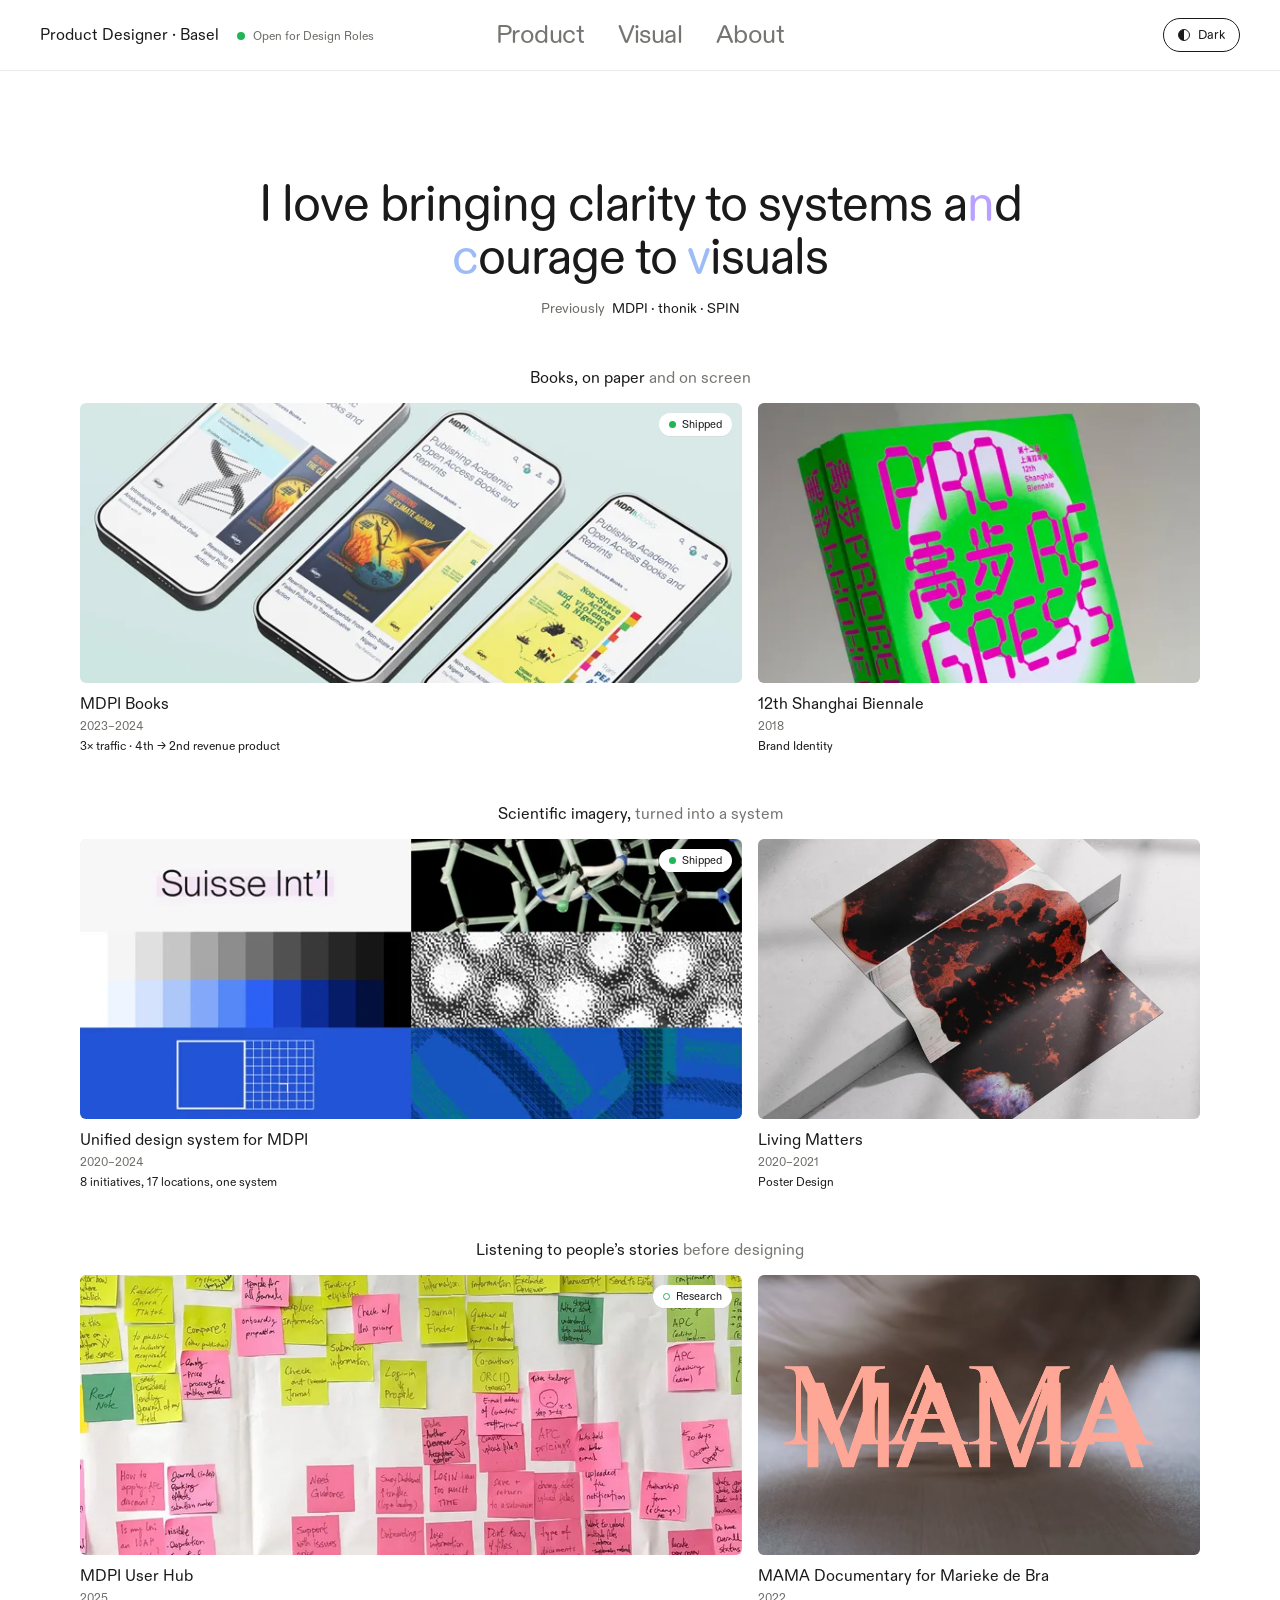
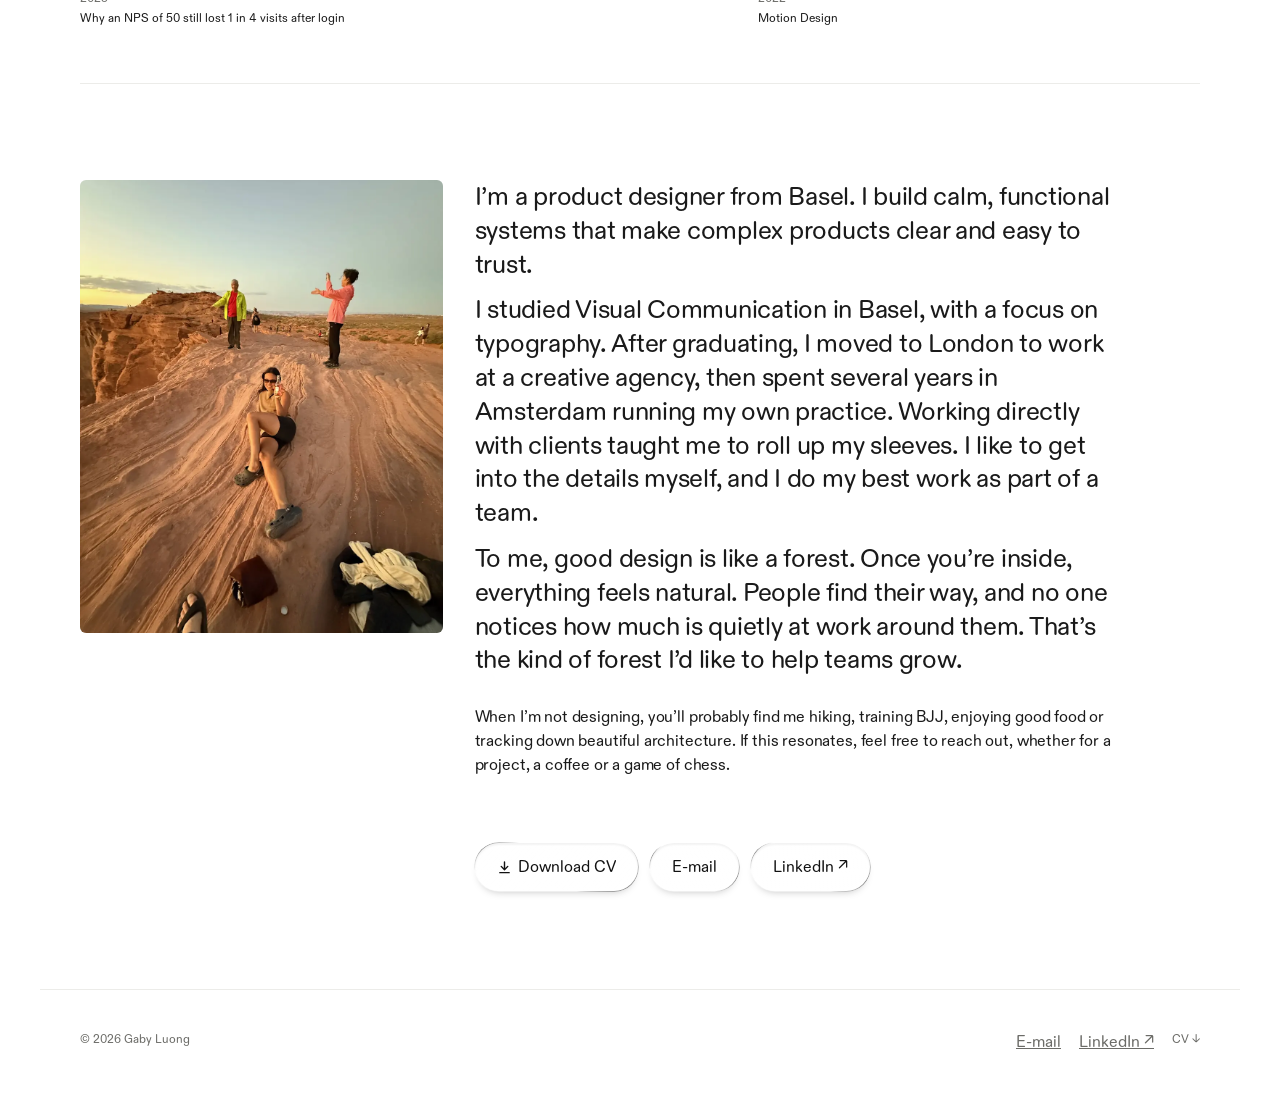
==== commit af3b10b9: "New portfolio version (23 Oct) - Homepage replaced; images, fonts, videos moved into assets/ - CV bu" ====
--- a/index.html
+++ b/index.html
@@ -18,6 +18,11 @@
 <link rel="apple-touch-icon" href="apple-touch-icon.png">
 <script type="application/ld+json">{"@context": "https://schema.org", "@graph": [{"@type": "Person", "@id": "https://www.gabyluong.com/#person", "name": "Gaby Luong", "jobTitle": "Product Designer", "url": "https://www.gabyluong.com/", "email": "mailto:info@gabyluong.com", "address": {"@type": "PostalAddress", "addressLocality": "Basel", "addressCountry": "CH"}, "knowsAbout": ["UX Research", "Product Design", "Design Systems", "Visual Design", "Typography"], "sameAs": ["https://www.linkedin.com/in/gaby-luong-458124151"]}, {"@type": "WebSite", "@id": "https://www.gabyluong.com/#website", "url": "https://www.gabyluong.com/", "name": "Gaby Luong", "inLanguage": "en", "publisher": {"@id": "https://www.gabyluong.com/#person"}}]}</script>
 <style>
+@font-face{font-family:"Diatype Rounded";src:url(assets/fonts/diatype-rounded-1.woff2) format("woff2");font-weight:300}
+@font-face{font-family:"Diatype Rounded";src:url(assets/fonts/diatype-rounded-2.woff2) format("woff2");font-weight:400}
+@font-face{font-family:"Diatype Rounded";src:url(assets/fonts/diatype-rounded-3.woff2) format("woff2");font-weight:500}
+@font-face{font-family:"Diatype Rounded";src:url(assets/fonts/diatype-rounded-4.woff2) format("woff2");font-weight:900}
+
 :root{--bg:#f4f4f2;--paper:#fff;--ink:#1a1a1a;--mute:#8a8a8a;--l1:#e4e4e2;--l2:#d2d2cf;--l3:#bdbdb9;--acc:#d9542b}
 @media (prefers-color-scheme:dark){:root{--bg:#141414;--paper:#1c1c1c;--ink:#ededed;--mute:#8c8c8c;--l1:#2a2a2a;--l2:#353535;--l3:#454545;--acc:#ff7a4f}}
 *{box-sizing:border-box;margin:0;padding:0}
@@ -173,10 +178,6 @@
  .tri{grid-template-columns:1fr 1fr 1fr;gap:6px}.tri .box{height:140px!important}.tri a{margin-top:0!important}
 }
 #cux-0:checked~.cnav .k0{display:flex}#cux-0:checked~.vp .track{transform:translateX(calc(-0 * ((100% - 2*12px)/3 + 12px)))}#cux-0:checked~.cnt .c0{display:inline}#cux-1:checked~.cnav .k1{display:flex}#cux-1:checked~.vp .track{transform:translateX(calc(-1 * ((100% - 2*12px)/3 + 12px)))}#cux-1:checked~.cnt .c1{display:inline}#cux-2:checked~.cnav .k2{display:flex}#cux-2:checked~.vp .track{transform:translateX(calc(-2 * ((100% - 2*12px)/3 + 12px)))}#cux-2:checked~.cnt .c2{display:inline}#cvis-0:checked~.cnav .k0{display:flex}#cvis-0:checked~.vp .track{transform:translateX(calc(-0 * ((100% - 3*12px)/4 + 12px)))}#cvis-0:checked~.cnt .c0{display:inline}#cvis-1:checked~.cnav .k1{display:flex}#cvis-1:checked~.vp .track{transform:translateX(calc(-1 * ((100% - 3*12px)/4 + 12px)))}#cvis-1:checked~.cnt .c1{display:inline}#cvis-2:checked~.cnav .k2{display:flex}#cvis-2:checked~.vp .track{transform:translateX(calc(-2 * ((100% - 3*12px)/4 + 12px)))}#cvis-2:checked~.cnt .c2{display:inline}#cvis-3:checked~.cnav .k3{display:flex}#cvis-3:checked~.vp .track{transform:translateX(calc(-3 * ((100% - 3*12px)/4 + 12px)))}#cvis-3:checked~.cnt .c3{display:inline}#cvis-4:checked~.cnav .k4{display:flex}#cvis-4:checked~.vp .track{transform:translateX(calc(-4 * ((100% - 3*12px)/4 + 12px)))}#cvis-4:checked~.cnt .c4{display:inline}#cvis-5:checked~.cnav .k5{display:flex}#cvis-5:checked~.vp .track{transform:translateX(calc(-5 * ((100% - 3*12px)/4 + 12px)))}#cvis-5:checked~.cnt .c5{display:inline}#cvis-6:checked~.cnav .k6{display:flex}#cvis-6:checked~.vp .track{transform:translateX(calc(-6 * ((100% - 3*12px)/4 + 12px)))}#cvis-6:checked~.cnt .c6{display:inline}#csh-0:checked~.cnav .k0{display:flex}#csh-0:checked~.vp .track{transform:translateX(calc(-0 * ((100% - 2*12px)/3 + 12px)))}#csh-0:checked~.cnt .c0{display:inline}#csh-1:checked~.cnav .k1{display:flex}#csh-1:checked~.vp .track{transform:translateX(calc(-1 * ((100% - 2*12px)/3 + 12px)))}#csh-1:checked~.cnt .c1{display:inline}#csh-2:checked~.cnav .k2{display:flex}#csh-2:checked~.vp .track{transform:translateX(calc(-2 * ((100% - 2*12px)/3 + 12px)))}#csh-2:checked~.cnt .c2{display:inline}#csh-3:checked~.cnav .k3{display:flex}#csh-3:checked~.vp .track{transform:translateX(calc(-3 * ((100% - 2*12px)/3 + 12px)))}#csh-3:checked~.cnt .c3{display:inline}.ph{border-radius:6px;overflow:hidden;background:var(--l1)}.ph img{display:block;width:100%;height:auto}
-@font-face{font-family:"Diatype Rounded";src:url(assets/fonts/diatype-rounded-1.woff2) format("woff2");font-weight:300}
-@font-face{font-family:"Diatype Rounded";src:url(assets/fonts/diatype-rounded-2.woff2) format("woff2");font-weight:400}
-@font-face{font-family:"Diatype Rounded";src:url(assets/fonts/diatype-rounded-3.woff2) format("woff2");font-weight:500}
-@font-face{font-family:"Diatype Rounded";src:url(assets/fonts/diatype-rounded-4.woff2) format("woff2");font-weight:900}
 :root{--bg:#f4f4f2;--paper:#fff;--ink:#1a1a1a;--mute:#8a8a8a;--l1:#ecece9;--l2:#d2d2cf;--l3:#bdbdb9;--acc:#d9542b;color-scheme:light}:root[data-theme="dark"]{--bg:#0d0d0c;--paper:#111110;--ink:#efeee9;--mute:#8e8d87;--l1:#1c1c1a;--l2:#2b2b28;--l3:#5c5b56;--acc:#ff7a4f;color-scheme:dark}#gnav nav a.on{color:#fff!important;font-weight:400}.tgl{justify-self:end;border:1.5px solid currentColor;border-radius:30px;padding:6px 14px;font-size:13px;color:inherit;display:inline-flex;gap:8px;align-items:center}.tgl i{width:12px;height:12px;border-radius:50%;border:1.5px solid currentColor;background:linear-gradient(90deg,currentColor 50%,transparent 50%)}.vrow{display:flex;gap:12px;overflow-x:auto;scroll-snap-type:x mandatory;scrollbar-width:thin;padding-bottom:6px}.vrow .ph{flex:0 0 auto;scroll-snap-align:start}.vrow .ph img{width:auto!important}@media (max-width:760px){.vrow .ph{height:300px!important}}
 body{font-family:"Diatype Rounded","Helvetica Neue",Helvetica,Arial,sans-serif;background:var(--bg);color:var(--ink)}
 .site{border:0}
@@ -526,57 +527,129 @@
 @media (max-width:760px){.pstrip{grid-template-columns:1fr 1fr;row-gap:14px}.dg{grid-template-columns:1fr;gap:16px}.fbig{font-size:28px!important}}
 /* live site: hide wireframe review tools */
 #nt,.ntl,.where,.ann,body.notes .ann{display:none!important}
+/* v18: accessibility + about */
+:root{--mute:#6b6b67;--sub:#757571}
+:root[data-theme="dark"]{--mute:#8e8d87;--sub:#8e8d87}
+#gnav nav a{color:var(--sub)!important}
+#gnav nav a:hover,#gnav nav a.on{color:var(--ink)!important}
+.hl span,.psent span,.pair h3 span,.ptitle3 h3 span,[style*="color:var(--l3)"]{color:var(--sub)!important}
+.hl .spark{color:var(--ink)!important}
+[data-view]{cursor:pointer!important}
+.st i{animation-iteration-count:3!important}
+:focus-visible{outline:2px solid var(--ink);outline-offset:3px;border-radius:2px}
+.teamline{margin-top:4px!important;color:var(--mute)}
+.about2 p.skills{font-size:16px!important;line-height:1.4!important;margin-top:22px!important;color:var(--ink)!important;letter-spacing:.01em}
+.tline{list-style:none;padding:0;margin:14px 0 6px;max-width:640px;border-top:1px solid var(--l2)}
+.tline li{display:grid;grid-template-columns:96px 1fr;gap:12px;padding:8px 0;border-bottom:1px solid var(--l2);font-size:14px;line-height:1.4}
+.tline .ty{color:var(--mute);font-size:14px}
+.tline .tw b{font-weight:500;margin-right:6px}
+.tline .tw{color:var(--mute)}.tline .tw b{color:var(--ink)}
+.vpause{position:absolute;left:12px;top:12px;z-index:3;font-size:12px;padding:6px 12px;border-radius:30px;background:rgba(255,255,255,.85);color:#121212;border:0;cursor:pointer}
+.sl2 .tr2>.ph{position:relative}
+@media (max-width:760px){
+ .sl2.pair .tr2{align-items:center}
+ .sl2.pair .tr2>.ph.land{width:calc(100vw - 32px)!important;height:auto!important;flex:0 0 auto!important}
+ .sl2.pair .tr2>.ph.land img,.sl2.pair .tr2>.ph.land video{width:100%!important;height:auto!important;object-fit:contain!important}
+ .tline li{grid-template-columns:84px 1fr}
+}
+
+/* v19 */
+html.jsr main.pages>section.page{display:none!important}
+html.jsr main.pages>section.page.cur{display:block!important}
+.hl,.h1,.vtitle h1,.ctitle h1{font-size:clamp(34px,4.6vw,60px)!important;line-height:1.06!important}
+@media (min-width:761px){#gnav nav{font-size:26px!important;line-height:1.1!important}}
+@media (min-width:761px){.chapnav{top:var(--hh,72px)!important}}
+[data-view]{cursor:none!important}
+[data-view] button{cursor:pointer!important}
+.vpause{display:inline-flex!important;align-items:center;justify-content:center;width:34px;height:34px;padding:0!important;border-radius:50%!important}
+
+/* v20 */
+.hl,.h1,.vtitle h1,.ctitle h1{font-size:clamp(32px,4vw,50px)!important}
+.sl2 .pv img,.sl2 .nx img{display:block;width:calc(var(--t1,48px)*.95);height:auto;filter:none;pointer-events:none}
+.sl2 .pv,.sl2 .nx{font-size:0!important;line-height:0!important;padding:4px!important;text-shadow:none!important}
+@media (max-width:760px){.sl2 .pv img,.sl2 .nx img{width:34px}}
+.vpause{background:rgba(18,18,18,.78)!important;color:#fff!important;box-shadow:0 0 0 1px rgba(255,255,255,.25)}
+.links .glass{margin-bottom:8px}
+
+/* v21 */
+.cvdd{position:relative;display:inline-block}
+.cvdd>summary{list-style:none;cursor:pointer;display:inline-flex;align-items:center;gap:6px}
+.cvdd>summary::-webkit-details-marker{display:none}
+.cvdd .cvmenu{position:absolute;left:0;top:calc(100% + 8px);display:flex;gap:6px;z-index:5;white-space:nowrap}
+.cvdd[open] .cvmenu{animation:tlf .2s ease}
+.cvdd.ftcv .cvmenu{inset:auto 0 calc(100% + 6px) auto;background:var(--bg);border:1px solid var(--l2);border-radius:20px;padding:4px 10px;gap:12px;font-size:12px}
+.ft .cvdd a{text-decoration:underline}
+.about2 .links{position:relative}
+@keyframes tlf{0%{opacity:0;transform:translateY(4px)}100%{opacity:1;transform:none}}
+.vtl{list-style:none;margin:4px 0 0;padding:0 0 0 34px;position:relative;--sp:#b9a2ff;counter-reset:stp}
+.vtl::before{content:"";position:absolute;left:6px;top:10px;bottom:14px;width:1.5px;background:var(--ink)}
+.vtl::after{content:"";position:absolute;left:3.5px;top:0;width:6.5px;height:90px;border-radius:4px;background:linear-gradient(to bottom,transparent,var(--sp) 45%,#fff 55%,transparent);opacity:0;filter:drop-shadow(0 0 6px var(--sp));pointer-events:none}
+.vtl.play::after{animation:vbolt calc(.35s * var(--n) + .4s) cubic-bezier(.5,0,.3,1) forwards}
+@keyframes vbolt{0%{top:0;opacity:0}10%{opacity:1}88%{opacity:1}100%{top:calc(100% - 90px);opacity:0}}
+.vstep{position:relative}.vstep+.vstep{margin-top:40px}
+.vdot{position:absolute;left:-34px;top:5px;width:13px;height:13px;border-radius:50%;background:var(--ink)}
+.vtl.play .vdot{animation:vflash .6s ease calc(.35s * var(--i) + .15s) both}
+@keyframes vflash{0%{transform:scale(1)}35%{transform:scale(1.55);background:var(--sp);box-shadow:0 0 0 6px rgba(185,162,255,.28),0 0 14px var(--sp)}100%{transform:scale(1);background:var(--ink);box-shadow:none}}
+.vtl .step2{border-top:0!important;padding-top:0!important;margin:0!important}
+.vtl .step2>b{text-transform:uppercase;letter-spacing:.04em;font-size:13px!important;margin-bottom:6px;display:block!important}
+.vtl .step2>b::before{counter-increment:stp;content:counter(stp);margin-right:10px;color:var(--mute);letter-spacing:0}
+.sec2>.vtl+*{margin-top:40px}
+@media (prefers-reduced-motion:reduce){.vtl::after{display:none}.vtl .vdot{animation:none!important}}
+#v-mama .vpause{background:rgba(255,255,255,.9)!important;color:#121212!important;box-shadow:0 1px 4px rgba(0,0,0,.2)}
+
+/* v23 */
+#v-mama .vpause{background:rgba(255,255,255,.9)!important;color:#121212!important}
 </style></head><body>
 <header id="gnav"><span class="gl"><a class="geb" href="#home">Product Designer · Basel</a><span class="st" role="status"><i aria-hidden="true"></i><span>Open for Design Roles</span></span></span><nav aria-label="Main"><a href="#product" data-k="product">Product</a><a href="#visual" data-k="visual">Visual</a><a href="#home-about" data-k="about">About</a></nav><button class="tgl" id="tgl" type="button" aria-pressed="false"><i></i><span>Dark</span></button></header>
 <input type="checkbox" id="nt"><label class="ntl" for="nt">Notes on/off</label>
 <main class="pages" style="padding:0"><section class="page" id="home"><div class="site"><header class="hc"><nav><a href="#home" class="on">All</a><a href="#product" class="">Product</a><a href="#visual" class="">Visual</a><a href="#home-about" class="">About</a></nav></header><main>
 <div class="ctitle"><h1 class="hl">I love bringing clarity to systems <span class="spark" aria-label="and courage to visuals">and courage to visuals</span></h1><p class="prevl"><span>Previously</span> MDPI · thonik · SPIN</p></div>
 <p class="ann">Header: title top left in Black weight; menu at H1 size, transparent, hides on scroll down and returns on scroll up. On mobile the menu sits at the bottom for the thumb.</p>
-<div class="pair3"><div class="ptitle3"><p class="psent">Books, on paper <span>and on screen</span></p></div><div class="two3"><a href="#work-books" data-view><div class="ph" style="height:280px"><span class="stc k-shp"><i></i>Shipped</span><img src="assets/img/p001.jpg" alt="Two phones showing the redesigned MDPI Books pages" style="height:100%;object-fit:cover;object-position:center"></div><h2 class="ttl">MDPI Books</h2><p class="yr">2023–2024</p><p class="oc">3× traffic · 4th → 2nd revenue product</p></a><a href="#v-shanghai" data-view><div class="ph" style="height:280px"><img src="assets/img/p002.jpg" alt="Shanghai Biennale banners on Power Station of Art, with the chimney behind" style="height:100%;object-fit:cover;object-position:center 40%"></div><h2 class="ttl">12th Shanghai Biennale</h2><p class="yr">2018</p><p class="oc">Brand Identity</p></a></div></div><div class="pair3"><div class="ptitle3"><p class="psent">Scientific imagery, <span>turned into a system</span></p></div><div class="two3"><a href="#work-ds" data-view><div class="ph" style="height:280px"><span class="stc k-shp"><i></i>Shipped</span><img src="assets/img/p003.jpg" alt="MDPI design system foundations: Suisse Int’l type, colour scales, grid and halftone imagery" style="height:100%;object-fit:cover;object-position:left center"></div><h2 class="ttl">Unified design system for MDPI</h2><p class="yr">2020–2024</p><p class="oc">8 initiatives, 17 locations, one system</p></a><a href="#v-living" data-view><div class="ph" style="height:280px"><img src="assets/img/p001.webp" alt="Folded Living Matters poster with red and black scientific imagery on a white concrete block" style="height:100%;object-fit:cover;object-position:center"></div><h2 class="ttl">Living Matters</h2><p class="yr">2020–2021</p><p class="oc">Poster Design</p></a></div></div><div class="pair3"><div class="ptitle3"><p class="psent">Listening to people’s stories <span>before designing</span></p></div><div class="two3"><a href="#work-hub" data-view><div class="ph" style="height:280px"><span class="stc k-res"><i></i>Research</span><img src="assets/img/p002.webp" alt="Affinity map from the User Hub interviews" style="height:100%;object-fit:cover;object-position:center"></div><h2 class="ttl">MDPI User Hub</h2><p class="yr">2025</p><p class="oc">Why an NPS of 50 still lost 1 in 4 visits after login</p></a><a href="#v-mama" data-view><div class="ph" style="height:280px"><video data-mama data-hover muted loop playsinline preload="auto" poster="assets/img/p003.webp" aria-label="MAMA film title animation"></video></div><h2 class="ttl">Mama Documentary for Marieke de Bra</h2><p class="yr">2022</p><p class="oc">Motion Design</p></a></div></div><p class="ann">Pairs: product tile 60%, visual tile 40%. Status chip top right on product tiles only (Shipped, Research, Study). Same caption hierarchy on every tile: title 16px, year 12px grey, line 12px black (outcome for product, discipline for visual).</p>
+<div class="pair3"><div class="ptitle3"><p class="psent">Books, on paper <span>and on screen</span></p></div><div class="two3"><a href="#work-books" data-view=""><div class="ph" style="height:280px"><span class="stc k-shp"><i></i>Shipped</span><img src="assets/img/p001.webp" alt="Two phones showing the redesigned MDPI Books pages" style="height:100%;object-fit:cover;object-position:center"></div><h2 class="ttl">MDPI Books</h2><p class="yr">2023–2024</p><p class="oc">3× traffic · 4th → 2nd revenue product</p></a><a href="#v-shanghai" data-view=""><div class="ph" style="height:280px"><img src="assets/img/p002.webp" alt="Shanghai Biennale banners on Power Station of Art, with the chimney behind" style="height:100%;object-fit:cover;object-position:center 40%"></div><h2 class="ttl">12th Shanghai Biennale</h2><p class="yr">2018</p><p class="oc">Brand Identity</p></a></div></div><div class="pair3"><div class="ptitle3"><p class="psent">Scientific imagery, <span>turned into a system</span></p></div><div class="two3"><a href="#work-ds" data-view=""><div class="ph" style="height:280px"><span class="stc k-shp"><i></i>Shipped</span><img src="assets/img/p003.webp" alt="MDPI design system foundations: Suisse Int’l type, colour scales, grid and halftone imagery" style="height:100%;object-fit:cover;object-position:left center"></div><h2 class="ttl">Unified design system for MDPI</h2><p class="yr">2020–2024</p><p class="oc">8 initiatives, 17 locations, one system</p></a><a href="#v-living" data-view=""><div class="ph" style="height:280px"><img src="assets/img/p004.webp" alt="Folded Living Matters poster with red and black scientific imagery on a white concrete block" style="height:100%;object-fit:cover;object-position:center"></div><h2 class="ttl">Living Matters</h2><p class="yr">2020–2021</p><p class="oc">Poster Design</p></a></div></div><div class="pair3"><div class="ptitle3"><p class="psent">Listening to people’s stories <span>before designing</span></p></div><div class="two3"><a href="#work-hub" data-view=""><div class="ph" style="height:280px"><span class="stc k-res"><i></i>Research</span><img src="assets/img/p005.webp" alt="Affinity map from the User Hub interviews" style="height:100%;object-fit:cover;object-position:center"></div><h2 class="ttl">MDPI User Hub</h2><p class="yr">2025</p><p class="oc">Why an NPS of 50 still lost 1 in 4 visits after login</p></a><a href="#v-mama" data-view=""><div class="ph" style="height:280px"><video data-mama="" data-hover="" muted="" loop="" playsinline="" preload="auto" poster="assets/img/p006.webp" aria-label="MAMA film title animation"></video></div><h2 class="ttl">MAMA Documentary for Marieke de Bra</h2><p class="yr">2022</p><p class="oc">Motion Design</p></a></div></div><p class="ann">Pairs: product tile 60%, visual tile 40%. Status chip top right on product tiles only (Shipped, Research, Study). Same caption hierarchy on every tile: title 16px, year 12px grey, line 12px black (outcome for product, discipline for visual).</p>
 
 <div class="hr"></div>
 <div class="sec" id="home-about" style="margin-top:96px"><div class="about2">
-<div class="ph"><img src="assets/img/p004.webp" alt="Gaby Luong relaxing on red sandstone at sunset, raising a small bottle"></div>
+<div class="ph"><img src="assets/img/p007.webp" alt="Gaby Luong relaxing on red sandstone at sunset, raising a small bottle"></div>
 <div>
 <p class="big">I’m a product designer from Basel. I build calm, functional systems that make complex products clear and easy to trust.</p>
 <p>I studied Visual Communication in Basel, with a focus on typography. After graduating, I moved to London to work at a creative agency, then spent several years in Amsterdam running my own practice. Working directly with clients taught me to roll up my sleeves. I like to get into the details myself, and I do my best work as part of a team.</p>
 <p>To me, good design is like a forest. Once you’re inside, everything feels natural. People find their way, and no one notices how much is quietly at work around them. That’s the kind of forest I’d like to help teams grow.</p>
 <p class="small">When I’m not designing, you’ll probably find me hiking, training BJJ, enjoying good food or tracking down beautiful architecture. If this resonates, feel free to reach out, whether for a project, a coffee or a game of chess.</p>
-<div class="links"><details class="cvdd"><summary class="glass"><svg viewBox="0 0 16 16" width="15" height="15" aria-hidden="true"><path d="M8 2v8M4.5 6.8 8 10.3l3.5-3.5M3 13.5h10" fill="none" stroke="currentColor" stroke-width="1.5" stroke-linecap="round" stroke-linejoin="round"/></svg><span>Download CV</span></summary><div class="cvmenu"><a class="glass" href="assets/cv-gaby-luong-en.pdf?v=20261021" download="CV_Gaby_Luong_EN.pdf" hreflang="en">English</a><a class="glass" href="assets/cv-gaby-luong-de.pdf?v=20261021" download="CV_Gaby_Luong_DE.pdf" hreflang="de">Deutsch</a></div></details><a class="glass" href="mailto:info@gabyluong.com"><span>E-mail</span></a><a class="glass" href="https://www.linkedin.com/in/gaby-luong-458124151" target="_blank" rel="noopener"><span>LinkedIn ↗</span></a></div>
+<div class="links"><details class="cvdd"><summary class="glass"><svg viewBox="0 0 16 16" width="15" height="15" aria-hidden="true"><path d="M8 2v8M4.5 6.8 8 10.3l3.5-3.5M3 13.5h10" fill="none" stroke="currentColor" stroke-width="1.5" stroke-linecap="round" stroke-linejoin="round"></path></svg><span>Download CV</span></summary><div class="cvmenu"><a class="glass" data-cv="en" href="#" hreflang="en">English</a><a class="glass" data-cv="de" href="#" hreflang="de">Deutsch</a></div></details><a class="glass" href="mailto:info@gabyluong.com"><span>E-mail</span></a><a class="glass" href="https://www.linkedin.com/in/gaby-luong-458124151" target="_blank" rel="noopener"><span>LinkedIn ↗</span></a></div>
 
 </div></div></div>
-</main><footer class="ft"><span>© 2026 Gaby Luong</span><span><a href="mailto:info@gabyluong.com">E-mail</a><a href="https://www.linkedin.com/in/gaby-luong-458124151" target="_blank" rel="noopener">LinkedIn ↗</a><details class="cvdd ftcv"><summary>CV ↓</summary><div class="cvmenu"><a href="assets/cv-gaby-luong-en.pdf?v=20261021" download="CV_Gaby_Luong_EN.pdf" hreflang="en">English</a><a href="assets/cv-gaby-luong-de.pdf?v=20261021" download="CV_Gaby_Luong_DE.pdf" hreflang="de">Deutsch</a></div></details></span></footer></div><div class="where">Landing · All</div></section><section class="page" id="product"><div class="site"><header class="hc"><nav><a href="#home" class="">All</a><a href="#product" class="on">Product</a><a href="#visual" class="">Visual</a><a href="#home-about" class="">About</a></nav></header><main>
+</main><footer class="ft"><span>© 2026 Gaby Luong</span><span><a href="mailto:info@gabyluong.com">E-mail</a><a href="https://www.linkedin.com/in/gaby-luong-458124151" target="_blank" rel="noopener">LinkedIn ↗</a><details class="cvdd ftcv"><summary>CV ↓</summary><div class="cvmenu"><a data-cv="en" href="#" hreflang="en">English</a><a data-cv="de" href="#" hreflang="de">Deutsch</a></div></details></span></footer></div><div class="where">Landing · All</div></section><section class="page" id="product"><div class="site"><header class="hc"><nav><a href="#home" class="">All</a><a href="#product" class="on">Product</a><a href="#visual" class="">Visual</a><a href="#home-about" class="">About</a></nav></header><main>
 <div class="ctitle"><h1 class="hl">UX Research, Design Systems &amp; UI Design</h1><p>Case studies from research to launch, mostly in scientific publishing.</p></div>
-<div class="plist2"><article class="pl2"><h2 class="h2">MDPI Books: publishing platform redesign</h2><p>Open access books that are easier to find and easier to publish.</p><p class="eb">Product Designer · 2023–2024</p><a href="#work-books" class="pimg" data-view><div class="ph" ><img loading="lazy" decoding="async" src="assets/img/p005.webp" alt="Redesigned MDPI Books homepage on a laptop" style="height:100%;width:100%;object-fit:cover;object-position:center"></div></a></article><article class="pl2"><h2 class="h2">Unified design system for MDPI</h2><p>Eight initiatives, one visual language, built from MDPI’s own science.</p><p class="eb">Brand/System Designer · 2020–2024</p><a href="#work-ds" class="pimg" data-view><div class="ph" ><img loading="lazy" decoding="async" src="assets/img/p006.webp" alt="MDPI design system applied across a website, phones, a tablet, journal covers, cards and a name badge" style="height:100%;width:100%;object-fit:cover;object-position:center"></div></a></article><article class="pl2"><h2 class="h2">MDPI User Hub: UX research</h2><p>Why satisfied users still left right after login.</p><p class="eb">Lead UX Research · 2025</p><a href="#work-hub" class="pimg" data-view><div class="ph" ><img loading="lazy" decoding="async" src="assets/img/p007.webp" alt="Affinity map with sticky notes from the User Hub interviews" style="height:100%;width:100%;object-fit:cover;object-position:center"></div></a></article><article class="pl2"><h2 class="h2">Altstadt Bern: UX research beyond the screen</h2><p>Why people walk through Bern’s lower Old Town without stopping.</p><p class="eb">UX Researcher · 2025</p><a href="#work-bern" class="pimg" data-view><div class="ph" ><img loading="lazy" decoding="async" src="assets/img/p008.webp" alt="Map of Bern’s lower Old Town with research notes" style="height:100%;width:100%;object-fit:cover;object-position:center"></div></a></article></div></main><footer class="ft"><span>© 2026 Gaby Luong</span><span><a href="mailto:info@gabyluong.com">E-mail</a><a href="https://www.linkedin.com/in/gaby-luong-458124151" target="_blank" rel="noopener">LinkedIn ↗</a><details class="cvdd ftcv"><summary>CV ↓</summary><div class="cvmenu"><a href="assets/cv-gaby-luong-en.pdf?v=20261021" download="CV_Gaby_Luong_EN.pdf" hreflang="en">English</a><a href="assets/cv-gaby-luong-de.pdf?v=20261021" download="CV_Gaby_Luong_DE.pdf" hreflang="de">Deutsch</a></div></details></span></footer></div><div class="where">Product · single line</div></section><section class="page" id="visual"><div class="site"><header class="hc"><nav><a href="#home" class="">All</a><a href="#product" class="">Product</a><a href="#visual" class="on">Visual</a><a href="#home-about" class="">About</a></nav></header><main>
+<div class="plist2"><article class="pl2"><h2 class="h2">MDPI Books: publishing platform redesign</h2><p>Open access books that are easier to find and easier to publish.</p><p class="eb">Product Designer · 2023–2024</p><a href="#work-books" class="pimg" data-view=""><div class="ph"><img loading="lazy" decoding="async" src="assets/img/p008.webp" alt="Redesigned MDPI Books homepage on a laptop" style="height:100%;width:100%;object-fit:cover;object-position:center"></div></a></article><article class="pl2"><h2 class="h2">Unified design system for MDPI</h2><p>Eight initiatives, one visual language, built from MDPI’s own science.</p><p class="eb">Brand/System Designer · 2020–2024</p><a href="#work-ds" class="pimg" data-view=""><div class="ph"><img loading="lazy" decoding="async" src="assets/img/p009.webp" alt="MDPI design system applied across a website, phones, a tablet, journal covers, cards and a name badge" style="height:100%;width:100%;object-fit:cover;object-position:center"></div></a></article><article class="pl2"><h2 class="h2">MDPI User Hub: UX research</h2><p>Why satisfied users still left right after login.</p><p class="eb">Lead UX Research · 2025</p><a href="#work-hub" class="pimg" data-view=""><div class="ph"><img loading="lazy" decoding="async" src="assets/img/p010.webp" alt="Affinity map with sticky notes from the User Hub interviews" style="height:100%;width:100%;object-fit:cover;object-position:center"></div></a></article><article class="pl2"><h2 class="h2">Altstadt Bern: UX research beyond the screen</h2><p>Why people walk through Bern’s lower Old Town without stopping.</p><p class="eb">UX Researcher · 2025</p><a href="#work-bern" class="pimg" data-view=""><div class="ph"><img loading="lazy" decoding="async" src="assets/img/p011.webp" alt="Map of Bern’s lower Old Town with research notes" style="height:100%;width:100%;object-fit:cover;object-position:center"></div></a></article></div></main><footer class="ft"><span>© 2026 Gaby Luong</span><span><a href="mailto:info@gabyluong.com">E-mail</a><a href="https://www.linkedin.com/in/gaby-luong-458124151" target="_blank" rel="noopener">LinkedIn ↗</a><details class="cvdd ftcv"><summary>CV ↓</summary><div class="cvmenu"><a data-cv="en" href="#" hreflang="en">English</a><a data-cv="de" href="#" hreflang="de">Deutsch</a></div></details></span></footer></div><div class="where">Product · single line</div></section><section class="page" id="visual"><div class="site"><header class="hc"><nav><a href="#home" class="">All</a><a href="#product" class="">Product</a><a href="#visual" class="on">Visual</a><a href="#home-about" class="">About</a></nav></header><main>
 <div class="ctitle"><h1 class="hl">Identity, Typography, Print &amp; Motion Design</h1><p>Selected work, most of it from my years as an independent designer in London and Amsterdam.</p></div>
-<div class="vp2" id="v-shanghai"><div class="vh2"><h2 class="vt">12th Shanghai Biennale</h2><p>Visual identity and Catalogue for the 12th Shanghai Biennale with <a class="ul" href="https://thonik.nl/" target="_blank" rel="noopener">thonik</a></p><p class="eb">Art Direction &amp; Graphic Design · 2018</p></div><div class="sl2 pair"><div class="tr2"><div class="ph"><img loading="lazy" decoding="async" src="assets/img/p009.webp" alt="Shanghai Biennale catalogue cover in bright green with magenta PRO RE GRESS lettering"></div><div class="ph"><img loading="lazy" decoding="async" src="assets/img/p010.webp" alt="Shanghai Biennale and Emerging Curators Project banners on the facade of Power Station of Art"></div><div class="ph"><img loading="lazy" decoding="async" src="assets/img/p011.webp" alt="Open Shanghai Biennale catalogue with artist texts and photographs, magenta page edges"></div><div class="ph"><img loading="lazy" decoding="async" src="assets/img/p012.webp" alt="Open Shanghai Biennale catalogue spread with a sequence of four portraits"></div></div><button class="pv" aria-label="Previous"><img class="ptr" src="assets/img/p002.png" alt=""></button><button class="nx" aria-label="Next"><img class="ptr" src="assets/img/p003.png" alt=""></button></div></div>
-<div class="vp2" id="v-living"><div class="vh2"><h2 class="vt">Living Matters</h2><p>Riso-printed Poster Series for <a class="ul" href="https://evamk.de/en" target="_blank" rel="noopener">Eva Meyer-Keller</a></p><p class="eb">Graphic Design · 2020–2021</p></div><div class="sl2 pair"><div class="tr2"><div class="ph"><img loading="lazy" decoding="async" src="assets/img/p013.webp" alt="Living Matters poster series pasted on a street-level window front"></div><div class="ph"><img loading="lazy" decoding="async" src="assets/img/p014.webp" alt="Four Living Matters posters on black, dense typography with red accents"></div><div class="ph"><img loading="lazy" decoding="async" src="assets/img/p015.webp" alt="Front and back of a Living Matters poster: cell imagery and mirrored text in red"></div><div class="ph"><img loading="lazy" decoding="async" src="assets/img/p016.webp" alt="Living Matters posters packed in clear and silver sleeves with sample labels"></div><div class="ph"><img loading="lazy" decoding="async" src="assets/img/p017.webp" alt="Living Matters imagery projected during the performance"></div><div class="ph"><img loading="lazy" decoding="async" src="assets/img/p018.webp" alt="Close-up of thin risograph paper with red text showing through from the back"></div></div><button class="pv" aria-label="Previous"><img class="ptr" src="assets/img/p002.png" alt=""></button><button class="nx" aria-label="Next"><img class="ptr" src="assets/img/p003.png" alt=""></button></div></div>
-<div class="vp2" id="v-sfdf"><div class="vh2"><h2 class="vt">Samsung Fashion &amp; Design Fund Website Design</h2><p>UI and Interaction Design for <a class="ul" href="https://www.sfdf.co.kr/intro" target="_blank" rel="noopener">sfdf</a></p><p class="eb">Graphic Design · 2017</p></div><div class="sl2 pair"><div class="tr2"><div class="ph pv-vid"><video autoplay muted loop playsinline preload="auto" poster="assets/img/p004.jpg" aria-label="SFDF website: scrolling through the previous winners archive"><source src="assets/media/video-1.webm" type="video/webm"><source src="assets/media/video-1.mp4" type="video/mp4"></video></div><div class="ph"><img loading="lazy" decoding="async" src="assets/img/p019.webp" alt="SFDF logo: S F D F in a black circle and in a pink-to-orange circle"></div></div><button class="pv" aria-label="Previous"><img class="ptr" src="assets/img/p002.png" alt=""></button><button class="nx" aria-label="Next"><img class="ptr" src="assets/img/p003.png" alt=""></button></div></div>
-<div class="vp2" id="v-christofori"><div class="vh2"><h2 class="vt">Christofori</h2><p>Identity, Book and Packaging Design for Fashion Designer Maya Christofori</p><p class="eb">Art Direction &amp; Graphic Design · 2018–2021</p></div><div class="sl2 pair"><div class="tr2"><div class="ph"><img loading="lazy" decoding="async" src="assets/img/p020.webp" alt="Christofori label in a checked jacket lining"></div><div class="ph"><img loading="lazy" decoding="async" src="assets/img/p021.webp" alt="Christofori label on houndstooth fabric"></div><div class="ph"><img loading="lazy" decoding="async" src="assets/img/p022.webp" alt="Vertical Christofori label on blue velvet"></div><div class="ph"><img loading="lazy" decoding="async" src="assets/img/p023.webp" alt="Red Christofori book cover"></div><div class="ph"><img loading="lazy" decoding="async" src="assets/img/p024.webp" alt="Open Christofori book with a photograph"></div><div class="ph"><img loading="lazy" decoding="async" src="assets/img/p025.webp" alt="Christofori book on red endpapers"></div><div class="ph"><img loading="lazy" decoding="async" src="assets/img/p026.webp" alt="Acrylic Christofori shoebox with the red book"></div><div class="ph"><img loading="lazy" decoding="async" src="assets/img/p027.webp" alt="Christofori shoes with logo on orange insoles"></div></div><button class="pv" aria-label="Previous"><img class="ptr" src="assets/img/p002.png" alt=""></button><button class="nx" aria-label="Next"><img class="ptr" src="assets/img/p003.png" alt=""></button></div></div>
-<div class="vp2" id="v-mama"><div class="vh2"><h2 class="vt">Mama Documentary for Marieke de Bra</h2><p>Identity and Poster Design for <a class="ul" href="https://www.mariekedebra.nl/" target="_blank" rel="noopener">Marieke de Bra</a>’s first Documentary</p><p class="eb">Art Direction &amp; Graphic Design · 2022</p></div><div class="sl2 pair"><div class="tr2"><div class="ph pv-vid"><video data-mama autoplay muted loop playsinline aria-label="MAMA title animation" style="width:100%;height:100%;object-fit:cover"></video></div><div class="ph"><img loading="lazy" decoding="async" src="assets/img/p028.webp" alt="MAMA poster in pink and yellow in a city bus stop light box"></div><div class="ph"><img loading="lazy" decoding="async" src="assets/img/p029.webp" alt="Opening credits of MAMA projected on the screen at the Eye Museum"></div></div><button class="pv" aria-label="Previous"><img class="ptr" src="assets/img/p002.png" alt=""></button><button class="nx" aria-label="Next"><img class="ptr" src="assets/img/p003.png" alt=""></button></div><p class="cap vcap">The film premiered at the Eye Museum in Amsterdam.</p></div>
-<div class="vp2" id="v-collect"><div class="vh2"><h2 class="vt">Collect at Saatchi Gallery</h2><p>Identity and wayfinding for an international craft fair in London</p><p class="eb">Designer at <a class="ul" href="https://spin.co.uk/" target="_blank" rel="noopener">SPIN</a> · 2016–2017</p></div><div class="sl2 pair"><div class="tr2"><div class="ph"><img loading="lazy" decoding="async" src="assets/img/p030.webp" alt="Collect totem with large chevron graphics outside the Saatchi Gallery"></div><div class="ph"><img loading="lazy" decoding="async" src="assets/img/p031.webp" alt="Collect floor directory sign on a white gallery wall"></div><div class="ph"><img loading="lazy" decoding="async" src="assets/img/p032.webp" alt="Collect Open Talks wall with scattered chevron pattern"></div><div class="ph"><img loading="lazy" decoding="async" src="assets/img/p033.webp" alt="Collect wayfinding pictograms and arrows in white on black"></div><div class="ph"><img loading="lazy" decoding="async" src="assets/img/p034.webp" alt="Collect directional signs for galleries, toilets and entrance"></div><div class="ph"><img loading="lazy" decoding="async" src="assets/img/p035.webp" alt="Collect chevron graphics and gallery sign along a staircase"></div><div class="ph"><img loading="lazy" decoding="async" src="assets/img/p036.webp" alt="Collect poster series in black and white"></div><div class="ph"><img loading="lazy" decoding="async" src="assets/img/p037.webp" alt="Stack of Collect catalogues with a ceramics cover"></div></div><button class="pv" aria-label="Previous"><img class="ptr" src="assets/img/p002.png" alt=""></button><button class="nx" aria-label="Next"><img class="ptr" src="assets/img/p003.png" alt=""></button></div></div>
-<div class="vp2" id="v-songe"><div class="vh2"><h2 class="vt">Songe Creux</h2><p>Identity and Lookbooks design for Korean Fashion Label</p><p class="eb">Art Direction &amp; Graphic Design · 2019–2022</p></div><div class="sl2 pair"><div class="tr2"><div class="ph"><img loading="lazy" decoding="async" src="assets/img/p038.webp" alt="Songe Creux lookbook and identity, image 1"></div><div class="ph"><img loading="lazy" decoding="async" src="assets/img/p039.webp" alt="Songe Creux lookbook and identity, image 2"></div><div class="ph"><img loading="lazy" decoding="async" src="assets/img/p040.webp" alt="Songe Creux lookbook and identity, image 3"></div><div class="ph"><img loading="lazy" decoding="async" src="assets/img/p041.webp" alt="Songe Creux lookbook and identity, image 4"></div><div class="ph"><img loading="lazy" decoding="async" src="assets/img/p042.webp" alt="Songe Creux lookbook and identity, image 5"></div><div class="ph"><img loading="lazy" decoding="async" src="assets/img/p043.webp" alt="Songe Creux lookbook and identity, image 6"></div><div class="ph"><img loading="lazy" decoding="async" src="assets/img/p044.webp" alt="Songe Creux lookbook and identity, image 7"></div><div class="ph"><img loading="lazy" decoding="async" src="assets/img/p045.webp" alt="Songe Creux lookbook and identity, image 8"></div><div class="ph"><img loading="lazy" decoding="async" src="assets/img/p046.webp" alt="Songe Creux lookbook and identity, image 9"></div><div class="ph"><img loading="lazy" decoding="async" src="assets/img/p047.webp" alt="Songe Creux lookbook and identity, image 10"></div><div class="ph"><img loading="lazy" decoding="async" src="assets/img/p048.webp" alt="Songe Creux lookbook and identity, image 11"></div></div><button class="pv" aria-label="Previous"><img class="ptr" src="assets/img/p002.png" alt=""></button><button class="nx" aria-label="Next"><img class="ptr" src="assets/img/p003.png" alt=""></button></div></div>
-</main><footer class="ft"><span>© 2026 Gaby Luong</span><span><a href="mailto:info@gabyluong.com">E-mail</a><a href="https://www.linkedin.com/in/gaby-luong-458124151" target="_blank" rel="noopener">LinkedIn ↗</a><details class="cvdd ftcv"><summary>CV ↓</summary><div class="cvmenu"><a href="assets/cv-gaby-luong-en.pdf?v=20261021" download="CV_Gaby_Luong_EN.pdf" hreflang="en">English</a><a href="assets/cv-gaby-luong-de.pdf?v=20261021" download="CV_Gaby_Luong_DE.pdf" hreflang="de">Deutsch</a></div></details></span></footer></div><div class="where">Visual · editorial</div></section><section class="page" id="work-ds"><div class="site">
+<div class="vp2" id="v-shanghai"><div class="vh2"><h2 class="vt">12th Shanghai Biennale</h2><p>Visual identity and Catalogue for the 12th Shanghai Biennale with <a class="ul" href="https://thonik.nl/" target="_blank" rel="noopener">thonik</a></p><p class="eb">Art Direction &amp; Graphic Design · 2018</p></div><div class="sl2 pair"><div class="tr2"><div class="ph"><img loading="lazy" decoding="async" src="assets/img/p012.webp" alt="Shanghai Biennale catalogue cover in bright green with magenta PRO RE GRESS lettering"></div><div class="ph"><img loading="lazy" decoding="async" src="assets/img/p013.webp" alt="Green Shanghai Biennale street banner on a lamppost in front of Power Station of Art"></div><div class="ph"><img loading="lazy" decoding="async" src="assets/img/p014.webp" alt="Shanghai Biennale and Emerging Curators Project banners on the facade of Power Station of Art"></div><div class="ph"><img loading="lazy" decoding="async" src="assets/img/p015.webp" alt="Open Shanghai Biennale catalogue with artist texts and photographs, magenta page edges"></div><div class="ph"><img loading="lazy" decoding="async" src="assets/img/p016.webp" alt="Open Shanghai Biennale catalogue spread with a sequence of four portraits"></div></div><button class="pv" aria-label="Previous"><img class="ptr" src="assets/img/p002.png" alt=""></button><button class="nx" aria-label="Next"><img class="ptr" src="assets/img/p003.png" alt=""></button></div></div>
+<div class="vp2" id="v-living"><div class="vh2"><h2 class="vt">Living Matters</h2><p>Riso-printed Poster Series for <a class="ul" href="https://evamk.de/en" target="_blank" rel="noopener">Eva Meyer-Keller</a></p><p class="eb">Graphic Design · 2020–2021</p></div><div class="sl2 pair"><div class="tr2"><div class="ph"><img loading="lazy" decoding="async" src="assets/img/p017.webp" alt="Living Matters poster series pasted on a street-level window front"></div><div class="ph"><img loading="lazy" decoding="async" src="assets/img/p018.webp" alt="Four Living Matters posters on black, dense typography with red accents"></div><div class="ph"><img loading="lazy" decoding="async" src="assets/img/p019.webp" alt="Front and back of a Living Matters poster: cell imagery and mirrored text in red"></div><div class="ph"><img loading="lazy" decoding="async" src="assets/img/p020.webp" alt="Living Matters posters packed in clear and silver sleeves with sample labels"></div><div class="ph"><img loading="lazy" decoding="async" src="assets/img/p021.webp" alt="Living Matters imagery projected during the performance"></div><div class="ph"><img loading="lazy" decoding="async" src="assets/img/p022.webp" alt="Close-up of thin risograph paper with red text showing through from the back"></div></div><button class="pv" aria-label="Previous"><img class="ptr" src="assets/img/p002.png" alt=""></button><button class="nx" aria-label="Next"><img class="ptr" src="assets/img/p003.png" alt=""></button></div></div>
+<div class="vp2" id="v-sfdf"><div class="vh2"><h2 class="vt">Samsung Fashion &amp; Design Fund Website Design</h2><p>UI and Interaction Design for <a class="ul" href="https://www.sfdf.co.kr/intro" target="_blank" rel="noopener">sfdf</a></p><p class="eb">Graphic Design · 2017</p></div><div class="sl2 pair"><div class="tr2"><div class="ph pv-vid"><video autoplay="" muted="" loop="" playsinline="" preload="auto" poster="assets/img/p001.jpg" aria-label="SFDF website: scrolling through the previous winners archive"><source src="assets/media/video-1.webm" type="video/webm"><source src="assets/media/video-1.mp4" type="video/mp4"></video></div><div class="ph"><img loading="lazy" decoding="async" src="assets/img/p023.webp" alt="SFDF logo: S F D F in a black circle and in a pink-to-orange circle"></div></div><button class="pv" aria-label="Previous"><img class="ptr" src="assets/img/p002.png" alt=""></button><button class="nx" aria-label="Next"><img class="ptr" src="assets/img/p003.png" alt=""></button></div></div>
+<div class="vp2" id="v-christofori"><div class="vh2"><h2 class="vt">Christofori</h2><p>Identity, Book and Packaging Design for Fashion Designer Maya Christofori</p><p class="eb">Art Direction &amp; Graphic Design · 2018–2021</p></div><div class="sl2 pair"><div class="tr2"><div class="ph"><img loading="lazy" decoding="async" src="assets/img/p024.webp" alt="Christofori label in a checked jacket lining"></div><div class="ph"><img loading="lazy" decoding="async" src="assets/img/p025.webp" alt="Christofori label on houndstooth fabric"></div><div class="ph"><img loading="lazy" decoding="async" src="assets/img/p026.webp" alt="Vertical Christofori label on blue velvet"></div><div class="ph"><img loading="lazy" decoding="async" src="assets/img/p027.webp" alt="Red Christofori book cover"></div><div class="ph"><img loading="lazy" decoding="async" src="assets/img/p028.webp" alt="Open Christofori book with a photograph"></div><div class="ph"><img loading="lazy" decoding="async" src="assets/img/p029.webp" alt="Christofori book on red endpapers"></div><div class="ph"><img loading="lazy" decoding="async" src="assets/img/p030.webp" alt="Acrylic Christofori shoebox with the red book"></div><div class="ph"><img loading="lazy" decoding="async" src="assets/img/p031.webp" alt="Christofori shoes with logo on orange insoles"></div></div><button class="pv" aria-label="Previous"><img class="ptr" src="assets/img/p002.png" alt=""></button><button class="nx" aria-label="Next"><img class="ptr" src="assets/img/p003.png" alt=""></button></div></div>
+<div class="vp2" id="v-mama"><div class="vh2"><h2 class="vt">MAMA Documentary for Marieke de Bra</h2><p>Identity and Poster Design for <a class="ul" href="https://www.mariekedebra.nl/" target="_blank" rel="noopener">Marieke de Bra</a>’s first Documentary</p><p class="eb">Art Direction &amp; Graphic Design · 2022</p></div><div class="sl2 pair"><div class="tr2"><div class="ph pv-vid"><video data-mama="" autoplay="" muted="" loop="" playsinline="" aria-label="MAMA title animation" style="width:100%;height:100%;object-fit:cover"></video></div><div class="ph"><img loading="lazy" decoding="async" src="assets/img/p032.webp" alt="MAMA poster in pink and yellow in a city bus stop light box"></div><div class="ph"><img loading="lazy" decoding="async" src="assets/img/p033.webp" alt="Opening credits of MAMA projected on the screen at the Eye Museum"></div></div><button class="pv" aria-label="Previous"><img class="ptr" src="assets/img/p002.png" alt=""></button><button class="nx" aria-label="Next"><img class="ptr" src="assets/img/p003.png" alt=""></button></div><p class="cap vcap">The film premiered at the Eye Museum in Amsterdam.</p></div>
+<div class="vp2" id="v-collect"><div class="vh2"><h2 class="vt">Collect at Saatchi Gallery</h2><p>Identity and wayfinding for an international craft fair in London</p><p class="eb">Designer at <a class="ul" href="https://spin.co.uk/" target="_blank" rel="noopener">SPIN</a> · 2016–2017</p></div><div class="sl2 pair"><div class="tr2"><div class="ph"><img loading="lazy" decoding="async" src="assets/img/p034.webp" alt="Collect totem with large chevron graphics outside the Saatchi Gallery"></div><div class="ph"><img loading="lazy" decoding="async" src="assets/img/p035.webp" alt="Collect floor directory sign on a white gallery wall"></div><div class="ph"><img loading="lazy" decoding="async" src="assets/img/p036.webp" alt="Collect Open Talks wall with scattered chevron pattern"></div><div class="ph"><img loading="lazy" decoding="async" src="assets/img/p037.webp" alt="Collect wayfinding pictograms and arrows in white on black"></div><div class="ph"><img loading="lazy" decoding="async" src="assets/img/p038.webp" alt="Collect directional signs for galleries, toilets and entrance"></div><div class="ph"><img loading="lazy" decoding="async" src="assets/img/p039.webp" alt="Collect chevron graphics and gallery sign along a staircase"></div><div class="ph"><img loading="lazy" decoding="async" src="assets/img/p040.webp" alt="Collect poster series in black and white"></div><div class="ph"><img loading="lazy" decoding="async" src="assets/img/p041.webp" alt="Stack of Collect catalogues with a ceramics cover"></div></div><button class="pv" aria-label="Previous"><img class="ptr" src="assets/img/p002.png" alt=""></button><button class="nx" aria-label="Next"><img class="ptr" src="assets/img/p003.png" alt=""></button></div></div>
+<div class="vp2" id="v-songe"><div class="vh2"><h2 class="vt">Songe Creux</h2><p>Identity and Lookbooks design for Korean Fashion Label</p><p class="eb">Art Direction &amp; Graphic Design · 2019–2022</p></div><div class="sl2 pair"><div class="tr2"><div class="ph"><img loading="lazy" decoding="async" src="assets/img/p042.webp" alt="Songe Creux lookbook and identity, image 1"></div><div class="ph"><img loading="lazy" decoding="async" src="assets/img/p043.webp" alt="Songe Creux lookbook and identity, image 2"></div><div class="ph"><img loading="lazy" decoding="async" src="assets/img/p044.webp" alt="Songe Creux lookbook and identity, image 3"></div><div class="ph"><img loading="lazy" decoding="async" src="assets/img/p045.webp" alt="Songe Creux lookbook and identity, image 4"></div><div class="ph"><img loading="lazy" decoding="async" src="assets/img/p046.webp" alt="Songe Creux lookbook and identity, image 5"></div><div class="ph"><img loading="lazy" decoding="async" src="assets/img/p047.webp" alt="Songe Creux lookbook and identity, image 6"></div><div class="ph"><img loading="lazy" decoding="async" src="assets/img/p048.webp" alt="Songe Creux lookbook and identity, image 7"></div><div class="ph"><img loading="lazy" decoding="async" src="assets/img/p049.webp" alt="Songe Creux lookbook and identity, image 8"></div><div class="ph"><img loading="lazy" decoding="async" src="assets/img/p050.webp" alt="Songe Creux lookbook and identity, image 9"></div><div class="ph"><img loading="lazy" decoding="async" src="assets/img/p051.webp" alt="Songe Creux lookbook and identity, image 10"></div><div class="ph"><img loading="lazy" decoding="async" src="assets/img/p052.webp" alt="Songe Creux lookbook and identity, image 11"></div></div><button class="pv" aria-label="Previous"><img class="ptr" src="assets/img/p002.png" alt=""></button><button class="nx" aria-label="Next"><img class="ptr" src="assets/img/p003.png" alt=""></button></div></div>
+</main><footer class="ft"><span>© 2026 Gaby Luong</span><span><a href="mailto:info@gabyluong.com">E-mail</a><a href="https://www.linkedin.com/in/gaby-luong-458124151" target="_blank" rel="noopener">LinkedIn ↗</a><details class="cvdd ftcv"><summary>CV ↓</summary><div class="cvmenu"><a data-cv="en" href="#" hreflang="en">English</a><a data-cv="de" href="#" hreflang="de">Deutsch</a></div></details></span></footer></div><div class="where">Visual · editorial</div></section><section class="page" id="work-ds"><div class="site">
 <header class="hc"><nav><a href="#home" class="">All</a><a href="#product" class="on">Product</a><a href="#visual" class="">Visual</a><a href="#home-about" class="">About</a></nav></header>
 <main><a class="back" href="#product">← Product</a>
 <div style="margin-top:14px"><h1 class="h1">Unified design system for MDPI</h1></div>
-<p class="lead">A unified design system for MDPI, a scientific publisher with eight research initiatives in 17 locations. I joined in 2020 as a freelancer from my practice in Amsterdam, approached by MDPI’s senior leadership, and continued in-house from 2022. The work started with the brand identity in print and grew into one design system for print and digital. Today all eight initiatives build on one master template, and new ones start on it from day one.</p>
-
-<div class="tldr t5" id="work-ds-summary"><div><b>Problem</b>25 years, 8 initiatives, 17 locations and no shared brand.</div><div><b>My role</b>Brand/System Designer, from print identity to digital design system.</div><div><b>Team</b>Project sponsor, researcher, Graphic Design team, Marketing team and the project owners of each initiative.</div><div><b>What I did</b>Halftone visual language, Figma foundations, tokens, 50+ components, rollout.</div><div><b>Result</b>8 initiatives on one master template. New ones start on it from day one.</div></div><p class="eb roleline">Brand/System Designer · 2020–2024 · Print and digital</p><figure class="full"><div class="ph"><img loading="lazy" decoding="async" src="assets/img/p006.webp" alt="MDPI design system applied across a website, phones, a tablet, journal covers, cards and a name badge"></div></figure>
+<p class="lead">A unified design system for <a class="ul" href="https://www.mdpi.com/" target="_blank" rel="noopener">MDPI</a>, a scientific publisher with eight research initiatives in 17 locations. I joined in 2020 as a freelancer from my practice in Amsterdam, approached by MDPI’s senior leadership, and continued in-house from 2022. The work started with the brand identity in print and grew into one design system for print and digital. Today all eight initiatives build on one master template, and new ones start on it from day one.</p>
+
+<div class="tldr" id="work-ds-summary"><div><b>Problem</b>25 years, 8 initiatives, 17 locations and no shared brand.</div><div><b>My role</b>Brand/System Designer, from print identity to digital design system.</div><div><b>What I did</b>Halftone visual language, Figma foundations, tokens, 50+ components, rollout.</div><div><b>Result</b>8 initiatives on one master template. New ones start on it from day one.</div></div><p class="eb roleline">Brand/System Designer · 2020–2024 · Print and digital</p><p class="eb teamline">Team: Initiative Project Owners (Difan Lin), Graphic Design, Marketing and Front-End Team</p><figure class="full"><div class="ph"><img loading="lazy" decoding="async" src="assets/img/p009.webp" alt="MDPI design system applied across a website, phones, a tablet, journal covers, cards and a name badge"></div></figure>
 
 <nav class="chapnav"><a href="#work-ds-summary">Summary</a><a href="#work-ds-problem">Problem</a><a href="#work-ds-process">Process</a><a href="#work-ds-outcome">Results</a></nav>
 <section class="sec2" id="work-ds-problem"><h2 class="h2">Why MDPI needed one brand across eight initiatives</h2>
 <p>MDPI had operated for 25 years without a brand. Each of its eight initiatives had developed its own look. There were no shared UI components, no colour system, no typography hierarchy and no style guide. The brand felt fragmented across print, digital and dozens of publications.</p>
 <p>The raw material was a challenge too. MDPI’s main visual asset was scientific imagery, often at very low resolution and unusable at scale.</p>
-<figure class="half"><div class="ph"><img loading="lazy" decoding="async" src="assets/img/p049.webp" alt="Earlier MDPI marketing materials, banners and awards, each in its own visual style"></div></figure><figure class="half"><div class="ph"><img loading="lazy" decoding="async" src="assets/img/p050.webp" alt="Earlier MDPI journal covers and pages, each with its own look before the unified brand"></div></figure></section>
+<figure class="half"><div class="ph"><img loading="lazy" decoding="async" src="assets/img/p053.webp" alt="Earlier MDPI marketing materials, banners and awards, each in its own visual style"></div></figure><figure class="half"><div class="ph"><img loading="lazy" decoding="async" src="assets/img/p054.webp" alt="Earlier MDPI journal covers and pages, each with its own look before the unified brand"></div></figure></section>
 
 <section class="sec2" id="work-ds-process"><h2 class="h2">Design system process: from scientific imagery to Figma components</h2>
-<ol class="vtl" style="--n:5" aria-label="Process steps, from top to bottom"><li class="vstep" style="--i:0"><span class="vdot" aria-hidden="true"></span><div class="step2"><b>Visual language</b><p>Experimented with low-resolution scientific images until a pattern emerged: rendered as halftone, they became a texture that works the same in print and on screen.</p><figure class="half"><div class="ph"><img loading="lazy" decoding="async" src="assets/img/p051.webp" alt="Scientific images rendered as halftone patterns during the visual language exploration"></div></figure></div></li><li class="vstep" style="--i:1"><span class="vdot" aria-hidden="true"></span><div class="step2"><b>Testing</b><p>A perception survey linked from the MDPI website collected 80+ responses. Alongside it: logo abstraction studies, typography readability tests and accessibility testing.</p><figure class="half"><div class="ph"><img loading="lazy" decoding="async" src="assets/img/p052.webp" alt="Perception survey analysis board with clustered answers and charts"></div><figcaption class="cap">Survey conducted by Difan Lin and Felix Gugler</figcaption></figure></div></li><li class="vstep" style="--i:2"><span class="vdot" aria-hidden="true"></span><div class="step2"><b>Approval</b><p>Presented the findings and the brand direction to all management stakeholders of MDPI worldwide, including the founder. MDPI approved a consistent brand for the first time.</p></div></li><li class="vstep" style="--i:3"><span class="vdot" aria-hidden="true"></span><div class="step2"><b>Building</b><p>Built the foundations in Figma first: typography, iconography, colour and grid. Layered halftone component sets on top, backed by design tokens, with master templates each initiative extends.</p><figure class="half"><div class="ph"><img loading="lazy" decoding="async" src="assets/img/p053.webp" alt="Design system foundations: grid, spacing, components, Suisse Int’l type scale and initiative colours"></div></figure></div></li><li class="vstep" style="--i:4"><span class="vdot" aria-hidden="true"></span><div class="step2"><b>Rollout</b><p>The system was implemented across all eight initiatives, first in print, then in digital products. MDPI Books, Scilit and JAMS came first; the other initiatives followed on the same master template.</p></div></li></ol></section>
+<ol class="vtl" style="--n:5" aria-label="Process steps, from top to bottom"><li class="vstep" style="--i:0"><span class="vdot" aria-hidden="true"></span><div class="step2"><b>Visual language</b><p>Experimented with low-resolution scientific images until a pattern emerged: rendered as halftone, they became a texture that works the same in print and on screen.</p><figure class="half"><div class="ph"><img loading="lazy" decoding="async" src="assets/img/p055.webp" alt="Scientific images rendered as halftone patterns during the visual language exploration"></div></figure></div></li><li class="vstep" style="--i:1"><span class="vdot" aria-hidden="true"></span><div class="step2"><b>Testing</b><p>A perception survey linked from the MDPI website collected 80+ responses. Alongside it: logo abstraction studies, typography readability tests and accessibility testing.</p><figure class="half"><div class="ph"><img loading="lazy" decoding="async" src="assets/img/p056.webp" alt="Perception survey analysis board with clustered answers and charts"></div><figcaption class="cap">Survey conducted by Difan Lin and Felix Gugler</figcaption></figure></div></li><li class="vstep" style="--i:2"><span class="vdot" aria-hidden="true"></span><div class="step2"><b>Approval</b><p>Presented the findings and the brand direction to all management stakeholders of MDPI worldwide, including the founder. MDPI approved a consistent brand for the first time.</p></div></li><li class="vstep" style="--i:3"><span class="vdot" aria-hidden="true"></span><div class="step2"><b>Building</b><p>Built the foundations in Figma first: typography, iconography, colour and grid. Layered halftone component sets on top, backed by design tokens, with master templates each initiative extends.</p><figure class="half"><div class="ph"><img loading="lazy" decoding="async" src="assets/img/p057.webp" alt="Design system foundations: grid, spacing, components, Suisse Int’l type scale and initiative colours"></div></figure></div></li><li class="vstep" style="--i:4"><span class="vdot" aria-hidden="true"></span><div class="step2"><b>Rollout</b><p>The system was implemented across all eight initiatives, first in print, then in digital products. <a class="ul" href="https://www.mdpi.com/books/" target="_blank" rel="noopener">MDPI Books</a>, <a class="ul" href="https://www.scilit.com/" target="_blank" rel="noopener">Scilit</a> and <a class="ul" href="https://jams.pub/" target="_blank" rel="noopener">JAMS</a> came first; the other initiatives followed on the same master template.</p></div></li></ol></section>
 
 <section class="sec2" id="work-ds-outcome"><h2 class="h2">Results: one design system for eight initiatives</h2>
 <div class="stats"><div><b>8</b><span>initiatives in 17 locations, each on one master template</span></div><div><b>50+</b><span>components; all legacy components replaced</span></div><div><b>Day one</b><span>new initiatives start on the system, not from scratch</span></div></div>
 <p>All eight initiatives now share one master template and one component library. Only each initiative’s own colour was kept from the old components. Marketing and leadership described the brand as calmer and more structured, and teams gained a clearer sense of what they were building toward.</p>
-<div class="ba ba4"><figure class=""><div class="ph"><img loading="lazy" decoding="async" src="assets/img/p005.jpg" alt="New MDPI Books homepage in front of the previous version"></div><figcaption class="cap">MDPI Books. After: top left. Before: bottom right.</figcaption></figure><figure class=""><div class="ph"><img loading="lazy" decoding="async" src="assets/img/p006.jpg" alt="New MDPI website in front of the previous version"></div><figcaption class="cap">MDPI. After: top left. Before: bottom right.</figcaption></figure><figure class=""><div class="ph"><img loading="lazy" decoding="async" src="assets/img/p007.jpg" alt="New Scilit website in front of the previous version"></div><figcaption class="cap">Scilit. After: top left. Before: bottom right.</figcaption></figure><figure class=""><div class="ph"><img loading="lazy" decoding="async" src="assets/img/p008.jpg" alt="New JAMS website in front of the previous version"></div><figcaption class="cap">JAMS. After: top left. Before: bottom right.</figcaption></figure></div>
+<div class="ba ba4"><figure class=""><div class="ph"><img loading="lazy" decoding="async" src="assets/img/p058.webp" alt="New MDPI Books homepage in front of the previous version"></div><figcaption class="cap">MDPI Books. After: top left. Before: bottom right.</figcaption></figure><figure class=""><div class="ph"><img loading="lazy" decoding="async" src="assets/img/p059.webp" alt="New MDPI website in front of the previous version"></div><figcaption class="cap">MDPI. After: top left. Before: bottom right.</figcaption></figure><figure class=""><div class="ph"><img loading="lazy" decoding="async" src="assets/img/p060.webp" alt="New Scilit website in front of the previous version"></div><figcaption class="cap"><a class="ul" href="https://www.scilit.com/" target="_blank" rel="noopener">Scilit</a>. After: top left. Before: bottom right.</figcaption></figure><figure class=""><div class="ph"><img loading="lazy" decoding="async" src="assets/img/p061.webp" alt="New JAMS website in front of the previous version"></div><figcaption class="cap"><a class="ul" href="https://jams.pub/" target="_blank" rel="noopener">JAMS</a>. After: top left. Before: bottom right.</figcaption></figure></div>
 <h3 class="rh">Reflection</h3>
 <p>This was my longest project: four years, from the first print materials to the full digital rollout. At the start, many at MDPI were sceptical. Design was seen as a way to make things look pretty, and part of the work was showing that it could do more. We began as two people, the project sponsor and me. Along the way, a new front-end team joined, and later a UX department.</p>
 <p>Looking back, I would bring each department in earlier, stage by stage. That would have helped us avoid duplicated work and made onboarding across locations smoother.</p>
@@ -586,14 +659,14 @@
 
 <a class="next" href="#work-hub"><span class="eb">Next product project</span><span class="h1">MDPI User Hub →</span></a>
 </main>
-<footer class="ft"><span>© 2026 Gaby Luong</span><span><a href="mailto:info@gabyluong.com">E-mail</a><a href="https://www.linkedin.com/in/gaby-luong-458124151" target="_blank" rel="noopener">LinkedIn ↗</a><details class="cvdd ftcv"><summary>CV ↓</summary><div class="cvmenu"><a href="assets/cv-gaby-luong-en.pdf?v=20261021" download="CV_Gaby_Luong_EN.pdf" hreflang="en">English</a><a href="assets/cv-gaby-luong-de.pdf?v=20261021" download="CV_Gaby_Luong_DE.pdf" hreflang="de">Deutsch</a></div></details></span></footer>
+<footer class="ft"><span>© 2026 Gaby Luong</span><span><a href="mailto:info@gabyluong.com">E-mail</a><a href="https://www.linkedin.com/in/gaby-luong-458124151" target="_blank" rel="noopener">LinkedIn ↗</a><details class="cvdd ftcv"><summary>CV ↓</summary><div class="cvmenu"><a data-cv="en" href="#" hreflang="en">English</a><a data-cv="de" href="#" hreflang="de">Deutsch</a></div></details></span></footer>
 </div><div class="where">Case study · Summary first</div></section><section class="page" id="work-books"><div class="site">
 <header class="hc"><nav><a href="#home" class="">All</a><a href="#product" class="on">Product</a><a href="#visual" class="">Visual</a><a href="#home-about" class="">About</a></nav></header>
 <main><a class="back" href="#product">← Product</a>
 <div style="margin-top:14px"><h1 class="h1">MDPI Books: publishing platform redesign</h1></div>
 <p class="lead">A publishing platform redesign for MDPI Books, the open access book platform of a scientific publishing house. The redesign made books easier to find and easier to publish. Within six months of launch, traffic tripled and landing-page drop-off fell from 83% to 22%. Books moved from MDPI’s 4th to its 2nd revenue-generating product.</p>
 
-<div class="tldr" id="work-books-summary"><div><b>Problem</b>No design role, and readers who could not find books.</div><div><b>My role</b>Product Designer, end to end, with product management at the start.</div><div><b>What I did</b>Interviews, workshop, wireframes, prototype and weekly work with front-end.</div><div><b>Result</b>3× traffic, landing-page drop-off 83% → 22%, 4th → 2nd revenue product.</div></div><p class="eb roleline">Product Designer · 2023–2024 · 14 months to launch · <a class="ul" href="https://www.mdpi.com/books/" target="_blank" rel="noopener">MDPI Books</a></p><div style="margin-top:24px"><div class="ph" style=""><img loading="lazy" decoding="async" src="assets/img/p054.webp" alt="Three mobile screens of the redesigned MDPI Books publishing platform showing book pages"></div></div>
+<div class="tldr" id="work-books-summary"><div><b>Problem</b>No design role, and readers who could not find books.</div><div><b>My role</b>Product Designer, end to end, with product management at the start.</div><div><b>What I did</b>Interviews, workshop, wireframes, prototype and weekly work with front-end.</div><div><b>Result</b>3× traffic, landing-page drop-off 83% → 22%, 4th → 2nd revenue product.</div></div><p class="eb roleline">Product Designer · 2023–2024 · 14 months to launch · <a class="ul" href="https://www.mdpi.com/books/" target="_blank" rel="noopener">MDPI Books</a></p><p class="eb teamline">Team: Project Manager (Laura Wagner), Marketing and Front-End Team</p><div style="margin-top:24px"><div class="ph" style=""><img loading="lazy" decoding="async" src="assets/img/p062.webp" alt="Three mobile screens of the redesigned MDPI Books publishing platform showing book pages"></div></div>
 
 
 <nav class="chapnav"><a href="#work-books-summary">Summary</a><a href="#work-books-problem">Problem</a><a href="#work-books-role">My role</a><a href="#work-books-process">Process</a><a href="#work-books-decisions">Decisions</a><a href="#work-books-decision">Key decision</a><a href="#work-books-outcome">Results</a></nav>
@@ -615,7 +688,7 @@
 
 <section class="sec2" id="work-books-process">
 <h2 class="h2">UX research process for MDPI Books</h2>
-<ol class="vtl" style="--n:5" aria-label="Process steps, from top to bottom"><li class="vstep" style="--i:0"><span class="vdot" aria-hidden="true"></span><div class="step2"><b>Research</b><p>Collected the team’s assumptions, then ran 7 moderated interviews with academics and researchers to test them. Together with the Marketing team, collected metrics on how people used the site.</p></div></li><li class="vstep" style="--i:1"><span class="vdot" aria-hidden="true"></span><div class="step2"><b>Alignment</b><p>The findings gave the team one hypothesis: a more visual, better-structured site helps readers find books. A cross-country stakeholder workshop confirmed it.</p><figure class="half"><div class="ph"><img loading="lazy" decoding="async" src="assets/img/p009.jpg" alt="Workshop participant placing sticky notes on a customer journey board from awareness to retention"></div><figcaption class="cap">Cross-border workshop in Wuhan, China</figcaption></figure></div></li><li class="vstep" style="--i:2"><span class="vdot" aria-hidden="true"></span><div class="step2"><b>Wireframes to Prototype</b><p>Restructured the information architecture, designed discovery pages around what users could not find, rebuilt the flows and simplified payment. Tested the high-fidelity prototype with colleagues outside the project, as the budget did not allow a second external round.</p><figure class="half"><div class="ph"><img loading="lazy" decoding="async" src="assets/img/p055.webp" alt="User flow diagram, homepage wireframes, interview findings table and high-fidelity layouts on the grid"></div></figure></div></li><li class="vstep" style="--i:3"><span class="vdot" aria-hidden="true"></span><div class="step2"><b>Building together</b><p>Moved my desk to the front-end team, followed their builds in weekly streams and ran weekly sessions so design and code stayed aligned. Together we built the tokens for the Books design system.</p></div></li><li class="vstep" style="--i:4"><span class="vdot" aria-hidden="true"></span><div class="step2"><b>Launch</b><p>Launched with SEO support from Marketing.</p></div></li></ol></section>
+<ol class="vtl" style="--n:5" aria-label="Process steps, from top to bottom"><li class="vstep" style="--i:0"><span class="vdot" aria-hidden="true"></span><div class="step2"><b>Research</b><p>Collected the team’s assumptions, then ran 7 moderated interviews with academics and researchers to test them. Together with the Marketing team, collected metrics on how people used the site.</p></div></li><li class="vstep" style="--i:1"><span class="vdot" aria-hidden="true"></span><div class="step2"><b>Alignment</b><p>The findings gave the team one hypothesis: a more visual, better-structured site helps readers find books. A cross-country stakeholder workshop confirmed it.</p><figure class="half"><div class="ph"><img loading="lazy" decoding="async" src="assets/img/p063.webp" alt="Workshop participant placing sticky notes on a customer journey board from awareness to retention"></div><figcaption class="cap">Cross-border workshop in Wuhan, China</figcaption></figure></div></li><li class="vstep" style="--i:2"><span class="vdot" aria-hidden="true"></span><div class="step2"><b>Wireframes to Prototype</b><p>Restructured the information architecture, designed discovery pages around what users could not find, rebuilt the flows and simplified payment. Tested the high-fidelity prototype with colleagues outside the project, as the budget did not allow a second external round.</p><figure class="half"><div class="ph"><img loading="lazy" decoding="async" src="assets/img/p064.webp" alt="User flow diagram, homepage wireframes, interview findings table and high-fidelity layouts on the grid"></div></figure></div></li><li class="vstep" style="--i:3"><span class="vdot" aria-hidden="true"></span><div class="step2"><b>Building together</b><p>Moved my desk to the front-end team, followed their builds in weekly streams and ran weekly sessions so design and code stayed aligned. Together we built the tokens for the Books design system.</p></div></li><li class="vstep" style="--i:4"><span class="vdot" aria-hidden="true"></span><div class="step2"><b>Launch</b><p>Launched with SEO support from Marketing.</p></div></li></ol></section>
 <section class="sec2" id="work-books-decisions">
 <h2 class="h2">Three design decisions, <span style="color:var(--l3)">each from a research finding</span></h2>
 <article class="db" id="work-books-d1"><p class="dn">Decision 1</p><h3 class="dt">Explore first, then search</h3>
@@ -623,17 +696,17 @@
 <div class="dp"><span class="dl">Finding</span><p class="fbig">7 of 7</p><p>academics couldn’t find the books they needed. Hotjar heatmaps showed that most first clicks went to the homepage slideshow, not to the search form.</p></div>
 <div class="dp"><span class="dl">Decision</span><p>Let people explore books first, with one search in the top right. The split into Open Access Books and Reprints appears only once you click into it: progressive disclosure, the detail shows up when someone needs it.</p></div>
 <div class="dp"><span class="dl">Why it works</span><p>The filter shows results immediately, so people see what exists before they have to know the right search term. The trade-off: no separate title, keyword and name fields up front.</p></div>
-</div><div class="dscreen"><div class="ba2"><figure class="wide old"><span class="bal">Evidence · Hotjar heatmap of the old homepage</span><div class="ph"><img loading="lazy" decoding="async" src="assets/img/p056.webp" alt="Click heatmap of the previous MDPI Books homepage beside recorded mouse paths on the search and landing page"></div></figure><figure class="wide new"><span class="bal">Components · new on the left, previous on the right</span><div class="ph"><img loading="lazy" decoding="async" src="assets/img/p010.jpg" alt="New MDPI Books components: search field, buy buttons, subject icons, navigation, toolbar and newsletter; previous search form, price box and sort order on the right"></div></figure></div></div></div></article><article class="db" id="work-books-d2"><p class="dn">Decision 2</p><h3 class="dt">Make the offer visible</h3>
+</div><div class="dscreen"><div class="ba2"><figure class="wide old"><span class="bal">Evidence · Hotjar heatmap of the old homepage</span><div class="ph"><img loading="lazy" decoding="async" src="assets/img/p065.webp" alt="Click heatmap of the previous MDPI Books homepage beside recorded mouse paths on the search and landing page"></div></figure><figure class="wide new"><span class="bal">Components · new on the left, previous on the right</span><div class="ph"><img loading="lazy" decoding="async" src="assets/img/p066.webp" alt="New MDPI Books components: search field, buy buttons, subject icons, navigation, toolbar and newsletter; previous search form, price box and sort order on the right"></div></figure></div></div></div></article><article class="db" id="work-books-d2"><p class="dn">Decision 2</p><h3 class="dt">Make the offer visible</h3>
 <div class="dg"><div class="dtext">
 <div class="dp"><span class="dl">Finding</span><p class="fbig">5 of 7</p><p>didn’t know what resources existed. The old carousel showed a few books but never said what else there was.</p></div>
 <div class="dp"><span class="dl">Decision</span><p>Narrowed the navigation to the essentials: Library (All Types, Open Access Books, Reprints, Book Series) and Publish with Us.</p></div>
 <div class="dp"><span class="dl">Why it works</span><p>Readers see straight away that there are two kinds of publications, and authors get their own entry point.</p></div>
-</div><div class="dscreen"><div class="ba2 one"><figure class="old"><span class="bal">Before</span><div class="ph"><img loading="lazy" decoding="async" src="assets/img/p011.jpg" alt="Previous MDPI Books homepage: a book carousel and a Why choose us row with five icons"></div></figure><figure class="new"><span class="bal">Open choices</span><div class="ph"><img loading="lazy" decoding="async" src="assets/img/p012.jpg" alt="New navigation with the Library menu open: All Types, Open Access Books and Reprints"></div></figure></div></div></div></article><article class="db" id="work-books-d3"><p class="dn">Decision 3</p><h3 class="dt">One-step buying</h3>
+</div><div class="dscreen"><div class="ba2 one"><figure class="old"><span class="bal">Before</span><div class="ph"><img loading="lazy" decoding="async" src="assets/img/p067.webp" alt="Previous MDPI Books homepage: a book carousel and a Why choose us row with five icons"></div></figure><figure class="new"><span class="bal">Open choices</span><div class="ph"><img loading="lazy" decoding="async" src="assets/img/p068.webp" alt="New navigation with the Library menu open: All Types, Open Access Books and Reprints"></div></figure></div></div></div></article><article class="db" id="work-books-d3"><p class="dn">Decision 3</p><h3 class="dt">One-step buying</h3>
 <div class="dg"><div class="dtext">
 <div class="dp"><span class="dl">Finding</span><p class="fbig">Most users</p><p>clicked on the currency (CHF / USD / EUR), as the tracking showed. It wasn’t clickable: its colour made it look like a link.</p></div>
 <div class="dp"><span class="dl">Decision</span><p>Replaced the cart form (copies, currency, add to cart) with one button that shows the price: “Buy for 85.25 CHF”.</p></div>
 <div class="dp"><span class="dl">Why it works</span><p>One clear action for the most common case, and nothing looks clickable that isn’t: the price sits inside the button, in one colour. After adding a book, a notification offers two clear ways on: continue shopping or proceed to checkout.</p></div>
-</div><div class="dscreen"><div class="ba2"><figure class="old"><span class="bal">Before</span><div class="ph"><img loading="lazy" decoding="async" src="assets/img/p013.jpg" alt="Old cart box with number of copies, add to shopping cart, price in CHF, USD or EUR and add to cart"></div></figure><figure class="new"><span class="bal">After</span><div class="ph"><img loading="lazy" decoding="async" src="assets/img/p014.jpg" alt="New buy button: Buy for 85.25 CHF, shown in three states"></div></figure><div class="flow wide"><span class="bal">Purchase flow after the redesign</span><p class="fr-h">Find and add</p><ol class="fstep"><li><b>Homepage</b><span>Choose a book</span></li><li><b>Library</b><span>Search</span></li><li><b>Add to cart</b><span>Buy for 85.25 CHF</span></li><li class="dec"><b>Notification</b><span>Continue shopping ↺<br>or proceed to checkout</span></li></ol><p class="fr-h">Checkout</p><ol class="fstep"><li><b>Basket</b><span>Review the order</span></li><li><b>Shipping information</b><span>Enter data · place order</span></li><li><b>Overview</b><span>Proceed to payment</span></li><li><b>Transfer information</b><span>Agree to T&amp;C · enter credit card</span></li><li><b>Payment confirmation</b><span>Thank-you page</span></li><li class="end"><b>E-mail confirmation</b><span>Sent to the reader</span></li></ol></div><figure class="wide new"><span class="bal">Figma · shipping, invoice, payment and confirmation</span><div class="ph"><img loading="lazy" decoding="async" src="assets/img/p004.png" alt="Figma board with the checkout frames: shipping, invoice and payment with credit card or PayPal, and the confirmation page, each in desktop and mobile"></div></figure></div></div></div></article>
+</div><div class="dscreen"><div class="ba2"><figure class="old"><span class="bal">Before</span><div class="ph"><img loading="lazy" decoding="async" src="assets/img/p002.jpg" alt="Old cart box with number of copies, add to shopping cart, price in CHF, USD or EUR and add to cart"></div></figure><figure class="new"><span class="bal">After</span><div class="ph"><img loading="lazy" decoding="async" src="assets/img/p003.jpg" alt="New buy button: Buy for 85.25 CHF, shown in three states"></div></figure><div class="flow wide"><span class="bal">Purchase flow after the redesign</span><p class="fr-h">Find and add</p><ol class="fstep"><li><b>Homepage</b><span>Choose a book</span></li><li><b>Library</b><span>Search</span></li><li><b>Add to cart</b><span>Buy for 85.25 CHF</span></li><li class="dec"><b>Notification</b><span>Continue shopping ↺<br>or proceed to checkout</span></li></ol><p class="fr-h">Checkout</p><ol class="fstep"><li><b>Basket</b><span>Review the order</span></li><li><b>Shipping information</b><span>Enter data · place order</span></li><li><b>Overview</b><span>Proceed to payment</span></li><li><b>Transfer information</b><span>Agree to T&amp;C · enter credit card</span></li><li><b>Payment confirmation</b><span>Thank-you page</span></li><li class="end"><b>E-mail confirmation</b><span>Sent to the reader</span></li></ol></div><figure class="wide new"><span class="bal">Figma · shipping, invoice, payment and confirmation</span><div class="ph"><img loading="lazy" decoding="async" src="assets/img/p004.png" alt="Figma board with the checkout frames: shipping, invoice and payment with credit card or PayPal, and the confirmation page, each in desktop and mobile"></div></figure></div></div></div></article>
 </section>
 
 <section class="sec2" id="work-books-decision">
@@ -645,7 +718,7 @@
 <section class="sec2" id="work-books-outcome"><h2 class="h2">Results after launch: traffic, drop-off and revenue</h2>
 <div class="stats"><div><b>3×</b><span>traffic within 6 months of launch</span></div><div><b>83% → 22%</b><span>landing-page drop-off</span></div><div><b>4th → 2nd</b><span>revenue-generating product at MDPI</span></div></div>
 <ul class="out"><li>Fewer email complaints reached the Books team after the relaunch.</li></ul>
-<div class="ba"><figure class=""><div class="ph"><img loading="lazy" decoding="async" src="assets/img/p057.webp" alt="New MDPI Books homepage in front of the previous version"></div><figcaption class="cap">Homepage. After: left. Before: bottom right.</figcaption></figure><figure class=""><div class="ph"><img loading="lazy" decoding="async" src="assets/img/p058.webp" alt="New MDPI Books book page beside the previous version"></div><figcaption class="cap">Book page. After: left. Before: right. The reading order was restructured so people can scan a book’s information at a glance.</figcaption></figure></div>
+<div class="ba"><figure class=""><div class="ph"><img loading="lazy" decoding="async" src="assets/img/p058.webp" alt="New MDPI Books homepage in front of the previous version"></div><figcaption class="cap">Homepage. After: left. Before: bottom right.</figcaption></figure><figure class=""><div class="ph"><img loading="lazy" decoding="async" src="assets/img/p069.webp" alt="New MDPI Books book page beside the previous version"></div><figcaption class="cap">Book page. After: left. Before: right. The reading order was restructured so people can scan a book’s information at a glance.</figcaption></figure></div>
 <h3 class="rh">Reflection</h3>
 <p>This was my first project at MDPI. The brief was simple: give the website a facelift. There was no budget, and work across teams was largely siloed. Over time, it grew into a long-term project, and colleagues from other locations asked to get involved once they saw what it was becoming.</p>
 <p>Without any increase in marketing spend, Books quietly grew into MDPI’s second-highest revenue-generating product, which came as a surprise to many in the company.</p>
@@ -657,14 +730,14 @@
 
 <a class="next" href="#work-ds"><span class="eb">Next product project</span><span class="h1">Unified design system for MDPI →</span></a>
 </main>
-<footer class="ft"><span>© 2026 Gaby Luong</span><span><a href="mailto:info@gabyluong.com">E-mail</a><a href="https://www.linkedin.com/in/gaby-luong-458124151" target="_blank" rel="noopener">LinkedIn ↗</a><details class="cvdd ftcv"><summary>CV ↓</summary><div class="cvmenu"><a href="assets/cv-gaby-luong-en.pdf?v=20261021" download="CV_Gaby_Luong_EN.pdf" hreflang="en">English</a><a href="assets/cv-gaby-luong-de.pdf?v=20261021" download="CV_Gaby_Luong_DE.pdf" hreflang="de">Deutsch</a></div></details></span></footer>
+<footer class="ft"><span>© 2026 Gaby Luong</span><span><a href="mailto:info@gabyluong.com">E-mail</a><a href="https://www.linkedin.com/in/gaby-luong-458124151" target="_blank" rel="noopener">LinkedIn ↗</a><details class="cvdd ftcv"><summary>CV ↓</summary><div class="cvmenu"><a data-cv="en" href="#" hreflang="en">English</a><a data-cv="de" href="#" hreflang="de">Deutsch</a></div></details></span></footer>
 </div><div class="where">Case study · Summary first</div></section><section class="page" id="work-hub"><div class="site">
 <header class="hc"><nav><a href="#home" class="">All</a><a href="#product" class="on">Product</a><a href="#visual" class="">Visual</a><a href="#home-about" class="">About</a></nav></header>
 <main><a class="back" href="#product">← Product</a>
 <div style="margin-top:14px"><h1 class="h1">MDPI User Hub: UX research case study</h1></div>
 <p class="lead">A UX research case study for MDPI’s User Hub, a planned dashboard for all user accounts. Satisfaction scores looked healthy, yet usage data showed people leaving right after they logged in. The research explained the gap and turned it into a design direction for the dashboard.</p>
 
-<div class="tldr" id="work-hub-summary"><div><b>Problem</b>An NPS around 50, yet 1 in 4 visits ended right after login.</div><div><b>My role</b>Lead UX Research, with a Product Owner and a developer.</div><div><b>What I did</b>Metrics → customer journey → 7 interviews → matrix → wireframes.</div><div><b>Result</b>6 validated patterns and a direction the next phase builds on.</div></div><p class="eb roleline">Lead UX Research · 2025 · 4 months</p><figure class="full"><div class="ph"><img loading="lazy" decoding="async" src="assets/img/p059.webp" alt="Two author personas beside usage flow and submission funnel charts from the User Hub research"></div></figure>
+<div class="tldr" id="work-hub-summary"><div><b>Problem</b>An NPS around 50, yet 1 in 4 visits ended right after login.</div><div><b>My role</b>Lead UX Research, with a Product Owner and a developer.</div><div><b>What I did</b>Metrics → customer journey → 7 interviews → matrix → wireframes.</div><div><b>Result</b>6 validated patterns and a direction the next phase builds on.</div></div><p class="eb roleline">Lead UX Research · 2025 · 4 months</p><p class="eb teamline">Team: Product Owner (Tobias Adler), Developer, Editorial and Support Team</p><figure class="full"><div class="ph"><img loading="lazy" decoding="async" src="assets/img/p070.webp" alt="Two author personas beside usage flow and submission funnel charts from the User Hub research"></div></figure>
 
 <nav class="chapnav"><a href="#work-hub-summary">Summary</a><a href="#work-hub-problem">Problem</a><a href="#work-hub-role">My role</a><a href="#work-hub-process">Process</a><a href="#work-hub-decision">Key decision</a><a href="#work-hub-outcome">Results</a></nav>
 <section class="sec2" id="work-hub-problem"><h2 class="h2">Why users left MDPI’s submission system after login</h2>
@@ -677,7 +750,7 @@
 <p>Ran the research from the first questions to the first wireframes, together with the Product Owner and a developer. The Product Owner helped recruit participants.</p>
 <p>The Editorial and Support teams, who work in Susy daily and handle users’ questions and complaints, contributed their knowledge as input.</p></section>
 <section class="sec2" id="work-hub-process"><h2 class="h2">UX research process: customer journey, user interviews and synthesis</h2>
-<ol class="vtl" style="--n:5" aria-label="Process steps, from top to bottom"><li class="vstep" style="--i:0"><span class="vdot" aria-hidden="true"></span><div class="step2"><b>Questions</b><p>Defined what we needed to know: who the users are, what they try to do, what brings them to Susy, and whether they use their account beyond one submission.</p></div></li><li class="vstep" style="--i:1"><span class="vdot" aria-hidden="true"></span><div class="step2"><b>Customer journey</b><p>Combined metrics, survey data and team insights into a journey map with two personas. The early-career persona came from internal insights.</p><figure class="half"><div class="ph"><img loading="lazy" decoding="async" src="assets/img/p060.webp" alt="Customer journey map for Susy from awareness to post-publication, with emotion curve, scenarios and insights"></div></figure></div></li><li class="vstep" style="--i:2"><span class="vdot" aria-hidden="true"></span><div class="step2"><b>Interviews</b><p>Refined the questions in three rounds with colleagues in Basel, then ran 7 moderated interviews with authors, reviewers, guest editors and editors.</p><figure class="half"><div class="ph"><img loading="lazy" decoding="async" src="assets/img/p061.webp" alt="Overview of seven recorded interview sessions by participant role, faces and names blurred"></div></figure></div></li><li class="vstep" style="--i:3"><span class="vdot" aria-hidden="true"></span><div class="step2"><b>Synthesis</b><p>Clustered findings on an affinity map with 200+ notes and ranked pain points in a matrix. Top two, each raised by 4 of 7: changing an email address, and logging in from a journal page.</p><figure class="half"><div class="ph"><img loading="lazy" decoding="async" src="assets/img/p062.webp" alt="Pain point matrix ranking issues by how many of seven participants raised them, names blurred"></div></figure></div></li><li class="vstep" style="--i:4"><span class="vdot" aria-hidden="true"></span><div class="step2"><b>Wireframes</b><p>Turned the findings into low-fidelity wireframes and reviewed them with stakeholders.</p><figure class="half"><div class="ph"><img loading="lazy" decoding="async" src="assets/img/p063.webp" alt="Low-fidelity User Hub wireframes: dashboard, profile, support and newsletter interests"></div></figure></div></li></ol>
+<ol class="vtl" style="--n:5" aria-label="Process steps, from top to bottom"><li class="vstep" style="--i:0"><span class="vdot" aria-hidden="true"></span><div class="step2"><b>Questions</b><p>Defined what we needed to know: who the users are, what they try to do, what brings them to Susy, and whether they use their account beyond one submission.</p></div></li><li class="vstep" style="--i:1"><span class="vdot" aria-hidden="true"></span><div class="step2"><b>Customer journey</b><p>Combined metrics, survey data and team insights into a journey map with two personas. The early-career persona came from internal insights.</p><figure class="half"><div class="ph"><img loading="lazy" decoding="async" src="assets/img/p070.webp" alt="Customer journey map for Susy from awareness to post-publication, with emotion curve, scenarios and insights"></div></figure></div></li><li class="vstep" style="--i:2"><span class="vdot" aria-hidden="true"></span><div class="step2"><b>Interviews</b><p>Refined the questions in three rounds with colleagues in Basel, then ran 7 moderated interviews with authors, reviewers, guest editors and editors.</p><figure class="half"><div class="ph"><img loading="lazy" decoding="async" src="assets/img/p071.webp" alt="Overview of seven recorded interview sessions by participant role, faces and names blurred"></div></figure></div></li><li class="vstep" style="--i:3"><span class="vdot" aria-hidden="true"></span><div class="step2"><b>Synthesis</b><p>Clustered findings on an affinity map with 200+ notes and ranked pain points in a matrix. Top two, each raised by 4 of 7: changing an email address, and logging in from a journal page.</p><figure class="half"><div class="ph"><img loading="lazy" decoding="async" src="assets/img/p072.webp" alt="Pain point matrix ranking issues by how many of seven participants raised them, names blurred"></div></figure></div></li><li class="vstep" style="--i:4"><span class="vdot" aria-hidden="true"></span><div class="step2"><b>Wireframes</b><p>Turned the findings into low-fidelity wireframes and reviewed them with stakeholders.</p><figure class="half"><div class="ph"><img loading="lazy" decoding="async" src="assets/img/p073.webp" alt="Low-fidelity User Hub wireframes: dashboard, profile, support and newsletter interests"></div></figure></div></li></ol>
 <p style="margin-top:22px"><b style="font-weight:500">Six patterns emerged:</b></p>
 <ul class="out"><li>Users are goal-driven and want to submit in 30–60 minutes.</li><li>Mixed terms and a dated look cause disorientation.</li><li>Repetitive manual fields reduce satisfaction.</li><li>Login and navigation friction hurts first impressions.</li><li>Users want one role-aware dashboard.</li><li>Optional features like cover letters are mostly ignored.</li></ul>
 
@@ -700,25 +773,25 @@
 
 <a class="next" href="#work-bern"><span class="eb">Next product project</span><span class="h1">Altstadt Bern →</span></a>
 </main>
-<footer class="ft"><span>© 2026 Gaby Luong</span><span><a href="mailto:info@gabyluong.com">E-mail</a><a href="https://www.linkedin.com/in/gaby-luong-458124151" target="_blank" rel="noopener">LinkedIn ↗</a><details class="cvdd ftcv"><summary>CV ↓</summary><div class="cvmenu"><a href="assets/cv-gaby-luong-en.pdf?v=20261021" download="CV_Gaby_Luong_EN.pdf" hreflang="en">English</a><a href="assets/cv-gaby-luong-de.pdf?v=20261021" download="CV_Gaby_Luong_DE.pdf" hreflang="de">Deutsch</a></div></details></span></footer>
+<footer class="ft"><span>© 2026 Gaby Luong</span><span><a href="mailto:info@gabyluong.com">E-mail</a><a href="https://www.linkedin.com/in/gaby-luong-458124151" target="_blank" rel="noopener">LinkedIn ↗</a><details class="cvdd ftcv"><summary>CV ↓</summary><div class="cvmenu"><a data-cv="en" href="#" hreflang="en">English</a><a data-cv="de" href="#" hreflang="de">Deutsch</a></div></details></span></footer>
 </div><div class="where">Case study · Summary first</div></section><section class="page" id="work-bern"><div class="site">
 <header class="hc"></header>
 <main><a class="back" href="#product">← Product</a>
 <div style="margin-top:14px"><h1 class="h1">Altstadt Bern: UX research beyond the screen</h1></div>
 <p class="lead">A UX research case study on the lower Old Town of Bern, a UNESCO World Heritage site that many people pass through without stopping. Instead of a classic urban study, the team talked to the people who use the space: visitors, residents and shop owners. The offering is there, but hard to see.</p>
 
-<div class="tldr" id="work-bern-summary"><div><b>Problem</b>Small shops in the lower Old Town face few visitors and rising vacancies.</div><div><b>My role</b>UX Researcher in a team of three; ran the second interview round.</div><div><b>What I did</b>Observation, 15 street interviews, in-depth interviews, customer journey.</div><div><b>Result</b>Three priority actions and a phased plan for the local association.</div></div><p class="eb roleline">UX Researcher · 2025 · CAS Usability &amp; User Experience, FHNW</p><figure class="full"><div class="ph"><img loading="lazy" decoding="async" src="assets/img/p008.webp" alt="Map of the lower Old Town of Bern with numbered research findings per lane"></div></figure>
+<div class="tldr" id="work-bern-summary"><div><b>Problem</b>Small shops in the lower Old Town face few visitors and rising vacancies.</div><div><b>My role</b>UX Researcher in a team of three; ran the second interview round.</div><div><b>What I did</b>Observation, 15 street interviews, in-depth interviews, customer journey.</div><div><b>Result</b>Three priority actions and a phased plan for the local association.</div></div><p class="eb roleline">UX Researcher · 2025 · CAS Usability &amp; User Experience, FHNW</p><p class="eb teamline">Team: Perrine Willich and Wolfgang Kling</p><figure class="full"><div class="ph"><img loading="lazy" decoding="async" src="assets/img/p011.webp" alt="Map of the lower Old Town of Bern with numbered research findings per lane"></div></figure>
 
 <nav class="chapnav"><a href="#work-bern-summary">Summary</a><a href="#work-bern-problem">Problem</a><a href="#work-bern-role">My role</a><a href="#work-bern-process">Process</a><a href="#work-bern-decision">Key decision</a><a href="#work-bern-outcome">Results</a></nav>
 <section class="sec2" id="work-bern-problem"><h2 class="h2">Why the lower Old Town of Bern attracts fewer visitors</h2>
 <p>The lower Old Town is home to small, independent shops, studios, galleries and craft businesses. Tourists pass through, but few stop. Shop turnover and empty retail space had grown in recent months.</p>
 <p>The question: which simple measures could make the area more attractive, while respecting the people who live there?</p>
-<figure class="half"><div class="ph"><img loading="lazy" decoding="async" src="assets/img/p064.webp" alt="Map of the lanes studied: Postgasse, Gerechtigkeitsgasse, Junkerngasse, Nydegg and Matte"></div></figure></section>
+<figure class="half"><div class="ph"><img loading="lazy" decoding="async" src="assets/img/p074.webp" alt="Map of the lanes studied: Postgasse, Gerechtigkeitsgasse, Junkerngasse, Nydegg and Matte"></div></figure></section>
 <section class="sec2" id="work-bern-role"><h2 class="h2">UX research in a team of three</h2>
 <p>A case study for the CAS in Usability and User Experience at FHNW, in a team of three with a supervising lecturer. Working mostly in digital design, I wanted to understand human behaviour beyond screens.</p>
 <p>My part was the second round of street interviews. It validated the findings from the first round and followed up on the open questions it had raised.</p></section>
 <section class="sec2" id="work-bern-process"><h2 class="h2">UX research process: observation, street interviews and a customer journey</h2>
-<ol class="vtl" style="--n:6" aria-label="Process steps, from top to bottom"><li class="vstep" style="--i:0"><span class="vdot" aria-hidden="true"></span><div class="step2"><b>Questions</b><p>Narrowed the core question to: which measures can make the lower Old Town more attractive? Two hypotheses followed: experience-based wayfinding and regular events.</p></div></li><li class="vstep" style="--i:1"><span class="vdot" aria-hidden="true"></span><div class="step2"><b>User groups</b><p>Mapped all user groups, then focused on visitors and businesses, with residents alongside.</p></div></li><li class="vstep" style="--i:2"><span class="vdot" aria-hidden="true"></span><div class="step2"><b>Observation</b><p>Observed places and people in two periods, February to March and May to July 2025, to see the area across seasons.</p><figure class="half"><div class="ph"><img loading="lazy" decoding="async" src="assets/img/p065.webp" alt="Pink door of the Berner Puppentheater in an arcade"></div></figure><figure class="half"><div class="ph"><img loading="lazy" decoding="async" src="assets/img/p066.webp" alt="Restaurant terrace under a sail in the lower Old Town"></div></figure></div></li><li class="vstep" style="--i:3"><span class="vdot" aria-hidden="true"></span><div class="step2"><b>Street interviews</b><p>Ran guerrilla interviews in two rounds: 6 open conversations first, then 9 with a structured question grid, on the same weekday and time.</p></div></li><li class="vstep" style="--i:4"><span class="vdot" aria-hidden="true"></span><div class="step2"><b>In-depth interviews</b><p>Talked with the president of the local association and two shop owners.</p></div></li><li class="vstep" style="--i:5"><span class="vdot" aria-hidden="true"></span><div class="step2"><b>Customer journey</b><p>Mapped touchpoints and pain points per user group, then prioritised measures by dot voting.</p><figure class="half"><div class="ph"><img loading="lazy" decoding="async" src="assets/img/p067.webp" alt="Customer journey map with touchpoints and pain points per user group"></div></figure></div></li></ol>
+<ol class="vtl" style="--n:6" aria-label="Process steps, from top to bottom"><li class="vstep" style="--i:0"><span class="vdot" aria-hidden="true"></span><div class="step2"><b>Questions</b><p>Narrowed the core question to: which measures can make the lower Old Town more attractive? Two hypotheses followed: experience-based wayfinding and regular events.</p></div></li><li class="vstep" style="--i:1"><span class="vdot" aria-hidden="true"></span><div class="step2"><b>User groups</b><p>Mapped all user groups, then focused on visitors and businesses, with residents alongside.</p></div></li><li class="vstep" style="--i:2"><span class="vdot" aria-hidden="true"></span><div class="step2"><b>Observation</b><p>Observed places and people in two periods, February to March and May to July 2025, to see the area across seasons.</p><figure class="half"><div class="ph"><img loading="lazy" decoding="async" src="assets/img/p075.webp" alt="Pink door of the Berner Puppentheater in an arcade"></div></figure><figure class="half"><div class="ph"><img loading="lazy" decoding="async" src="assets/img/p076.webp" alt="Restaurant terrace under a sail in the lower Old Town"></div></figure></div></li><li class="vstep" style="--i:3"><span class="vdot" aria-hidden="true"></span><div class="step2"><b>Street interviews</b><p>Ran guerrilla interviews in two rounds: 6 open conversations first, then 9 with a structured question grid, on the same weekday and time.</p></div></li><li class="vstep" style="--i:4"><span class="vdot" aria-hidden="true"></span><div class="step2"><b>In-depth interviews</b><p>Talked with the president of the local association and two shop owners.</p></div></li><li class="vstep" style="--i:5"><span class="vdot" aria-hidden="true"></span><div class="step2"><b>Customer journey</b><p>Mapped touchpoints and pain points per user group, then prioritised measures by dot voting.</p><figure class="half"><div class="ph"><img loading="lazy" decoding="async" src="assets/img/p077.webp" alt="Customer journey map with touchpoints and pain points per user group"></div></figure></div></li></ol>
 <p style="margin-top:22px"><b style="font-weight:500">What the research showed:</b></p>
 <ul class="out"><li>Visitors like the small shops and personal advice, but find closed shops and unclear opening hours.</li><li>People walk through the lanes but rarely stop. A shop that already looks busy draws people in.</li><li>Shop owners lack foot traffic and visibility, and mostly work alone rather than together.</li><li>Residents want calm, neighbourhood life and less car traffic.</li></ul>
 <p class="quote" style="margin-top:18px">“I’ve lived here my whole life, and I still don’t understand why no one comes to Postgasse.” <span style="color:var(--mute)">Resident, street interview</span></p>
@@ -731,7 +804,7 @@
 <div class="stats"><div><b>3</b><span>priority actions agreed by the team</span></div><div><b>15</b><span>street interviews in two rounds</span></div><div><b>2</b><span>hypotheses supported by the interviews</span></div></div>
 <ul class="out"><li>A fixed calendar of regular events, such as every first and third Saturday.</li><li>A shared digital presence with an interactive map of shops, opening hours and events.</li><li>A pop-up system that opens empty shops for temporary use.</li></ul>
 <p>The plan starts with a test phase together with the local association in 2026–2027, followed by shared branding and digital tools. The study could not test the measures: in a city, prototypes need time, permits and many people. With more time, the next step would be a digital prototype of the event calendar and map.</p>
-<figure class="half"><div class="ph"><img loading="lazy" decoding="async" src="assets/img/p068.webp" alt="Research board with hypotheses, map, photos and prioritised measures"></div></figure><h3 class="rh">Reflection</h3>
+<figure class="half"><div class="ph"><img loading="lazy" decoding="async" src="assets/img/p078.webp" alt="Research board with hypotheses, map, photos and prioritised measures"></div></figure><h3 class="rh">Reflection</h3>
 <p>Bern was my first project beyond the screen. Coming from digital product design, I wanted to see whether the same methods hold up in a street instead of an interface.</p>
 <p>They did, just differently. There is no click data in an arcade, and no one fills in a form at a shop door. Observation and short conversations had to do the work that analytics usually does.</p>
 <p>My part was the second round of street interviews. Hearing the same barriers again, from different people on a different day, gave me confidence that we were onto something real.</p>
@@ -740,15 +813,15 @@
 
 <a class="next" href="#work-books"><span class="eb">Next product project</span><span class="h1">MDPI Books →</span></a>
 </main>
-<footer class="ft"><span>© 2026 Gaby Luong</span><span><a href="mailto:info@gabyluong.com">E-mail</a><a href="https://www.linkedin.com/in/gaby-luong-458124151" target="_blank" rel="noopener">LinkedIn ↗</a><details class="cvdd ftcv"><summary>CV ↓</summary><div class="cvmenu"><a href="assets/cv-gaby-luong-en.pdf?v=20261021" download="CV_Gaby_Luong_EN.pdf" hreflang="en">English</a><a href="assets/cv-gaby-luong-de.pdf?v=20261021" download="CV_Gaby_Luong_DE.pdf" hreflang="de">Deutsch</a></div></details></span></footer>
+<footer class="ft"><span>© 2026 Gaby Luong</span><span><a href="mailto:info@gabyluong.com">E-mail</a><a href="https://www.linkedin.com/in/gaby-luong-458124151" target="_blank" rel="noopener">LinkedIn ↗</a><details class="cvdd ftcv"><summary>CV ↓</summary><div class="cvmenu"><a data-cv="en" href="#" hreflang="en">English</a><a data-cv="de" href="#" hreflang="de">Deutsch</a></div></details></span></footer>
 </div><div class="where">Case study · Summary first</div></section></main><script>
 (function(){
-var VIDEO="assets/media/video-2.mp4",WEBM="assets/media/video-2.webm",CV="assets/cv-gaby-luong-en.pdf?v=20261021";
+var VIDEO="assets/media/video-2.mp4",WEBM="assets/media/video-2.webm",CV="";
 document.querySelectorAll('video[data-mama]').forEach(function(v){var a=document.createElement("source");a.src=WEBM;a.type="video/webm";var b=document.createElement("source");b.src=VIDEO;b.type="video/mp4";v.appendChild(a);v.appendChild(b);v.load();if(!v.hasAttribute('data-hover')){var pr=v.play();if(pr)pr.catch(function(){});}else{v.addEventListener('loadeddata',function(){try{v.currentTime=2}catch(e){}},{once:true});}});
-document.querySelectorAll('a[data-cv]').forEach(function(a){a.href=CV;a.setAttribute('download','CV_Gaby_Luong.pdf');});
+var CVDE="";function blob(d){if(d.indexOf('base64,')>-1)d=d.split('base64,')[1];var s=atob(d),a=new Uint8Array(s.length);for(var i=0;i<s.length;i++)a[i]=s.charCodeAt(i);return URL.createObjectURL(new Blob([a],{type:'application/pdf'}));}var U={en:"assets/cv-gaby-luong-en.pdf?v=20261021",de:"assets/cv-gaby-luong-de.pdf?v=20261021"};document.querySelectorAll('a[data-cv]').forEach(function(a){var k=a.getAttribute('data-cv')==='de'?'de':'en';a.href=U[k];a.setAttribute('download',k==='de'?'CV_Gaby_Luong_DE.pdf':'CV_Gaby_Luong_EN.pdf');});
 var R=document.documentElement,T=document.getElementById("tgl");function setT(d){R.setAttribute("data-theme",d?"dark":"light");T.setAttribute("aria-pressed",d);T.querySelector("span").textContent=d?"Light":"Dark";try{localStorage.setItem("gl-theme",d?"dark":"light")}catch(e){}}try{setT(localStorage.getItem("gl-theme")==="dark")}catch(e){setT(false)}T.onclick=function(){setT(R.getAttribute("data-theme")!=="dark")};
 var nav=document.getElementById('gnav'),last=window.scrollY;
-window.addEventListener('scroll',function(){var y=window.scrollY;if(y>last&&y>80)nav.classList.add('hide');else nav.classList.remove('hide');last=y;},{passive:true});
+window.addEventListener('scroll',function(){var y=window.scrollY;if(window.__ps){last=y;nav.classList.remove('hide');return;}if(y>last&&y>80)nav.classList.add('hide');else nav.classList.remove('hide');last=y;},{passive:true});
 function active(){var h=location.hash||'#home',pages=document.querySelectorAll('section.page'),cur='home';
  pages.forEach(function(p){if(getComputedStyle(p).display!=='none')cur=p.id;});
  var k=h==='#home-about'?'about':(cur.indexOf('work')===0||cur==='product')?'product':(cur.indexOf('visual')===0)?'visual':'home';
@@ -766,12 +839,17 @@
 function st(){var c=t.children[0];return c.getBoundingClientRect().width+12;}
 function u(){p.disabled=false;n.disabled=false;}
 p.onclick=function(){if(t.scrollLeft<4)t.scrollTo({left:t.scrollWidth,behavior:'smooth'});else t.scrollBy({left:-st(),behavior:'smooth'})};n.onclick=function(){if(t.scrollLeft+t.clientWidth>=t.scrollWidth-4)t.scrollTo({left:0,behavior:'smooth'});else t.scrollBy({left:st(),behavior:'smooth'})};
-t.addEventListener('scroll',function(){requestAnimationFrame(u)},{passive:true});window.addEventListener('resize',u);window.addEventListener('hashchange',function(){setTimeout(u,60)});if(window.ResizeObserver)new ResizeObserver(u).observe(t);u();});})();</script><script>(function(){document.querySelectorAll('.chapnav').forEach(function(n){var links=[].slice.call(n.querySelectorAll('a'));
-function set(id){links.forEach(function(a){a.classList.toggle('on',a.getAttribute('href')==='#'+id)});}
-links.forEach(function(a){a.addEventListener('click',function(){set(a.getAttribute('href').slice(1))})});
-var targets=links.map(function(a){return document.getElementById(a.getAttribute('href').slice(1))}).filter(Boolean);
-if(window.IntersectionObserver){var io=new IntersectionObserver(function(es){es.forEach(function(e){if(e.isIntersecting)set(e.target.id)})},{rootMargin:'-30% 0px -60% 0px'});targets.forEach(function(t){io.observe(t)});}
-set(targets[0]&&targets[0].id);});})();</script><script>(function(){
+t.addEventListener('scroll',function(){requestAnimationFrame(u)},{passive:true});window.addEventListener('resize',u);window.addEventListener('hashchange',function(){setTimeout(u,60)});if(window.ResizeObserver)new ResizeObserver(u).observe(t);u();});})();</script><script>(function(){
+var navs=[].slice.call(document.querySelectorAll('.chapnav'));
+function upd(){navs.forEach(function(n){if(!n.offsetParent)return;var links=[].slice.call(n.querySelectorAll('a')),lim=n.getBoundingClientRect().bottom+40,act=links[0];
+ links.forEach(function(a){var el=document.getElementById(a.getAttribute('href').slice(1));if(el&&el.getBoundingClientRect().top<=lim)act=a;});
+ if((window.innerHeight+window.scrollY)>=document.body.scrollHeight-4)act=links[links.length-1];
+ links.forEach(function(a){var on=a===act;a.classList.toggle('on',on);if(on)a.setAttribute('aria-current','true');else a.removeAttribute('aria-current');});
+ if(act&&n.scrollWidth>n.clientWidth){var l=act.offsetLeft-n.offsetLeft,r=l+act.offsetWidth;if(l<n.scrollLeft||r>n.scrollLeft+n.clientWidth)n.scrollTo({left:Math.max(0,l-16),behavior:'smooth'});}
+});}
+var tk=false;window.addEventListener('scroll',function(){if(!tk){tk=true;requestAnimationFrame(function(){tk=false;upd();});}},{passive:true});
+window.addEventListener('hashchange',function(){setTimeout(upd,80)});window.addEventListener('resize',upd);upd();
+})();</script><script>(function(){
 var n=document.getElementById('gnav');function sc(){n.classList.toggle('sc',window.scrollY>8)}window.addEventListener('scroll',sc,{passive:true});sc();
 var s=document.querySelector('.spark');if(!s)return;var t=s.textContent;s.textContent='';
 var L=[];for(var i=0;i<t.length;i++){var e=document.createElement('i');e.setAttribute('aria-hidden','true');e.textContent=t[i];s.appendChild(e);if(t[i]!==' ')L.push(e);}
@@ -786,31 +864,78 @@
 document.querySelectorAll('.two3 [data-view] .ph,.pl2 .pimg .ph,#v-mama .vhero').forEach(function(p){var s=document.createElement('span');s.className='glass vpc vpc-s';s.setAttribute('aria-hidden','true');s.innerHTML='View<br>project';p.appendChild(s);});
 })();</script><script>(function(){
 document.querySelectorAll('video[data-hover]').forEach(function(v){var a=v.closest('a')||v;a.addEventListener('mouseenter',function(){var p=v.play();if(p)p.catch(function(){})});a.addEventListener('mouseleave',function(){v.pause()});});
+var RM=window.matchMedia&&matchMedia('(prefers-reduced-motion: reduce)').matches;
 document.querySelectorAll('.sl2').forEach(function(s){
  var t=s.querySelector('.tr2'),p=s.querySelector('.pv'),n=s.querySelector('.nx');if(!t)return;
- var items=[].slice.call(t.children);
- if(items.length<2){if(p)p.style.display='none';if(n)n.style.display='none';return;}
- function cl(it){var c=it.cloneNode(true);c.setAttribute('aria-hidden','true');c.classList.add('clone');c.querySelectorAll('video').forEach(function(v){v.muted=true;v.autoplay=true;});return c;}
+ var items=[].slice.call(t.children),N=items.length;
+ if(N<2){if(p)p.style.display='none';if(n)n.style.display='none';return;}
+ function cl(it){var c=it.cloneNode(true);c.setAttribute('aria-hidden','true');c.classList.add('clone');c.querySelectorAll('video').forEach(function(v){v.muted=true;if(!RM)v.autoplay=true;});c.querySelectorAll('button').forEach(function(b){b.tabIndex=-1;});return c;}
  items.forEach(function(it){t.appendChild(cl(it));});
  items.slice().reverse().forEach(function(it){t.insertBefore(cl(it),t.firstChild);});
- t.querySelectorAll('.clone video').forEach(function(v){v.load();var r=v.play();if(r)r.catch(function(){});});
- var W=0;
- function measure(){var w=items[0].getBoundingClientRect().left-t.children[0].getBoundingClientRect().left;if(w<=0)return;var off=W?(((t.scrollLeft-W)%W)+W)%W:0;W=w;jump(W+off-t.scrollLeft);}
- function jump(d){if(!d)return;var sn=t.style.scrollSnapType;t.style.scrollSnapType='none';t.style.scrollBehavior='auto';t.scrollLeft+=d;t.offsetHeight;t.style.scrollSnapType=sn;t.style.scrollBehavior='';}
- function norm(){if(!W)return;if(t.scrollLeft<W*0.5)jump(W);else if(t.scrollLeft>=W*1.5)jump(-W);}
- var to;t.addEventListener('scroll',function(){clearTimeout(to);to=setTimeout(norm,140);},{passive:true});
- function go(dir){norm();var tl=t.getBoundingClientRect().left+(parseFloat(getComputedStyle(t).scrollPaddingLeft)||0),best=null;
-  [].forEach.call(t.children,function(c){var d=c.getBoundingClientRect().left-tl;if(dir>0&&d>4&&(best===null||d<best))best=d;if(dir<0&&d<-4&&(best===null||d>best))best=d;});
-  if(best!==null)t.scrollBy({left:best,behavior:'smooth'});}
+ t.querySelectorAll('.clone video').forEach(function(v){v.load();if(!RM){var r=v.play();if(r)r.catch(function(){});}});
+ t.style.scrollSnapType='none';t.style.scrollBehavior='auto';
+ var cur=N,anim=null,self=0,endT;
+ function pad(){return parseFloat(getComputedStyle(t).scrollPaddingLeft)||0;}
+ function off(el){return el.getBoundingClientRect().left-t.getBoundingClientRect().left-pad();}
+ function setX(x){self=performance.now();t.scrollLeft=x;}
+ function jumpTo(i){var d=off(t.children[i]);if(Math.abs(d)>=1)setX(t.scrollLeft+d);}
+ function wrap(){if(cur<N){var dx=off(t.children[cur+N])-off(t.children[cur]);setX(t.scrollLeft+dx);cur+=N;}else if(cur>=2*N){var dx2=off(t.children[cur-N])-off(t.children[cur]);setX(t.scrollLeft+dx2);cur-=N;}}
+ function cancel(){if(anim){cancelAnimationFrame(anim);anim=null;}}
+ function animTo(i){cancel();var x0=t.scrollLeft,d=off(t.children[i]);if(Math.abs(d)<1){wrap();return;}
+  if(RM){setX(x0+d);wrap();return;}
+  var t0=null,dur=440;function f(ts){if(t0===null)t0=ts;var k=Math.min(1,(ts-t0)/dur),e=1-Math.pow(1-k,3);setX(x0+d*e);if(k<1)anim=requestAnimationFrame(f);else{anim=null;wrap();}}
+  anim=requestAnimationFrame(f);}
+ function nearest(){var b=cur,bd=1e9;[].forEach.call(t.children,function(c,i){var d=Math.abs(off(c));if(d<bd){bd=d;b=i;}});return b;}
+ function go(d){cancel();wrap();cur+=d;animTo(cur);}
  p.onclick=function(){go(-1)};n.onclick=function(){go(1)};p.disabled=false;n.disabled=false;
- if(window.ResizeObserver)new ResizeObserver(function(){measure()}).observe(t);
- window.addEventListener('hashchange',function(){setTimeout(measure,60)});window.addEventListener('load',measure);measure();
+ t.addEventListener('scroll',function(){if(anim||performance.now()-self<60)return;clearTimeout(endT);endT=setTimeout(function(){cur=nearest();wrap();animTo(cur);},180);},{passive:true});
+ var ro=window.ResizeObserver?new ResizeObserver(function(){if(!anim)jumpTo(cur);}):null;
+ if(ro){ro.observe(t);[].forEach.call(t.children,function(c){ro.observe(c);});}
+ window.addEventListener('hashchange',function(){setTimeout(function(){jumpTo(cur)},60)});window.addEventListener('load',function(){jumpTo(cur)});jumpTo(cur);
 });
+/* landscape items full width on mobile */
+function mark(ph){var m=ph.querySelector('img,video');if(!m)return;var w=m.naturalWidth||m.videoWidth,hh=m.naturalHeight||m.videoHeight;if(w&&hh)ph.classList.toggle('land',w/hh>1.15);}
+document.querySelectorAll('.sl2 .tr2>.ph').forEach(function(ph){var m=ph.querySelector('img,video');if(!m)return;mark(ph);m.addEventListener('load',function(){mark(ph)});m.addEventListener('loadedmetadata',function(){mark(ph)});});
+/* pause control for looping videos */
+var PAUSE='<svg viewBox="0 0 16 16" width="14" height="14" aria-hidden="true"><rect x="4" y="3" width="2.6" height="10" rx=".6" fill="currentColor"/><rect x="9.4" y="3" width="2.6" height="10" rx=".6" fill="currentColor"/></svg>',PLAY='<svg viewBox="0 0 16 16" width="14" height="14" aria-hidden="true"><path d="M5 3.2v9.6c0 .5.5.8.9.5l7.2-4.8c.4-.3.4-.8 0-1.1L5.9 2.7c-.4-.3-.9 0-.9.5z" fill="currentColor"/></svg>';
+document.querySelectorAll('.sl2 .tr2>.ph video').forEach(function(v){var ph=v.parentNode;if(ph.querySelector('.vpause'))return;var b=document.createElement('button');b.type='button';b.className='vpause';b.innerHTML=RM?PLAY:PAUSE;b.setAttribute('aria-label',RM?'Play video':'Pause video');if(RM){v.removeAttribute('autoplay');v.pause();}if(ph.classList.contains('clone'))b.tabIndex=-1;ph.appendChild(b);});
+document.addEventListener('click',function(e){var b=e.target.closest('.vpause');if(!b)return;var v=b.parentNode.querySelector('video');if(v.paused){var r=v.play();if(r)r.catch(function(){});b.innerHTML=PAUSE;b.setAttribute('aria-label','Pause video');}else{v.pause();b.innerHTML=PLAY;b.setAttribute('aria-label','Play video');}});
+})();</script><script>(function(){
+var R=document.documentElement,main=document.querySelector('main.pages'),gnav=document.getElementById('gnav');
+R.classList.add('jsr');if('scrollRestoration' in history)history.scrollRestoration='manual';
+var RM=window.matchMedia&&matchMedia('(prefers-reduced-motion: reduce)').matches;
+function hh(){var v=gnav?gnav.getBoundingClientRect().height:0;R.style.setProperty('--hh',v+'px');return v;}
+hh();window.addEventListener('resize',hh);
+var anim=null;
+function scrollToY(y){if(anim)cancelAnimationFrame(anim);window.__ps=true;clearTimeout(window.__pst);y=Math.max(0,y);var y0=window.scrollY,d=y-y0;if(RM||Math.abs(d)<2){window.scrollTo(0,y);window.__pst=setTimeout(function(){window.__ps=false;},150);return;}
+ var dur=Math.min(900,Math.max(450,Math.abs(d)*0.45)),t0=null;
+ function f(ts){if(t0===null)t0=ts;var k=Math.min(1,(ts-t0)/dur),e=k<.5?4*k*k*k:1-Math.pow(-2*k+2,3)/2;window.scrollTo(0,y0+d*e);if(k<1)anim=requestAnimationFrame(f);else{anim=null;window.__pst=setTimeout(function(){window.__ps=false;},150);}}
+ anim=requestAnimationFrame(f);}
+function offsetFor(el){var page=el.closest('section.page'),cn=page&&page.querySelector('.chapnav');var top=el.getBoundingClientRect().top+window.scrollY;
+ var o=hh()+(cn?cn.offsetHeight:0)+32;
+ if(el.id==='home-about')o=hh()+72;
+ return top-o;}
+function setNav(page,id){var k=id==='home-about'?'about':(page.id.indexOf('work')===0||page.id==='product')?'product':(page.id.indexOf('visual')===0)?'visual':'home';
+ gnav.querySelectorAll('nav a').forEach(function(a){a.classList.toggle('on',a.dataset.k===k);});}
+function route(id,push,smooth){var el=document.getElementById(id);if(!el)return false;var page=el.matches('section.page')?el:el.closest('section.page');if(!page)return false;
+ var changed=!page.classList.contains('cur');if(!changed)push=false;
+ document.querySelectorAll('section.page.cur').forEach(function(p){p.classList.remove('cur')});page.classList.add('cur');
+ if(push)history.pushState({id:id},'',location.pathname+location.search);else history.replaceState({id:id},'',location.pathname+location.search);
+ window.dispatchEvent(new Event('hashchange'));setNav(page,id);
+ if(el===page){window.scrollTo(0,0);}
+ else if(changed||!smooth){window.__ps=true;window.scrollTo(0,0);requestAnimationFrame(function(){requestAnimationFrame(function(){window.scrollTo(0,offsetFor(el));window.__pst=setTimeout(function(){window.__ps=false;},150);});});}
+ else scrollToY(offsetFor(el));
+ gnav.classList.remove('hide');return true;}
+document.addEventListener('click',function(e){var a=e.target.closest('a[href^="#"]');if(!a||e.defaultPrevented||e.metaKey||e.ctrlKey)return;var id=a.getAttribute('href').slice(1);if(!id)return;
+ if(route(id,true,true))e.preventDefault();});
+window.addEventListener('popstate',function(e){var id=location.hash.length>1?location.hash.slice(1):((e.state&&e.state.id)||'home');route(id,false,!(location.hash.length>1));});
+window.addEventListener('hashchange',function(){if(location.hash.length>1)route(location.hash.slice(1),false,false);});
+var start=location.hash?location.hash.slice(1):'home';if(!route(start,false,false))route('home',false,false);
 })();</script><script>(function(){var v=[].slice.call(document.querySelectorAll('.vtl'));
+document.addEventListener('click',function(e){document.querySelectorAll('details.cvdd[open]').forEach(function(d){if(!d.contains(e.target))d.removeAttribute('open')})});
 if(window.matchMedia&&matchMedia('(prefers-reduced-motion: reduce)').matches)return;
 if(!('IntersectionObserver' in window))return;
 var io=new IntersectionObserver(function(es){es.forEach(function(e){if(e.isIntersecting){var t=e.target;t.classList.remove('play');void t.offsetWidth;t.classList.add('play');io.unobserve(t);}})},{threshold:0.2});
 v.forEach(function(t){io.observe(t)});
 window.addEventListener('hashchange',function(){setTimeout(function(){v.forEach(function(t){if(t.offsetParent){t.classList.remove('play');io.observe(t);}})},80)});
-document.addEventListener('click',function(e){document.querySelectorAll('details.cvdd[open]').forEach(function(d){if(!d.contains(e.target))d.removeAttribute('open')})});
 })();</script></body></html>
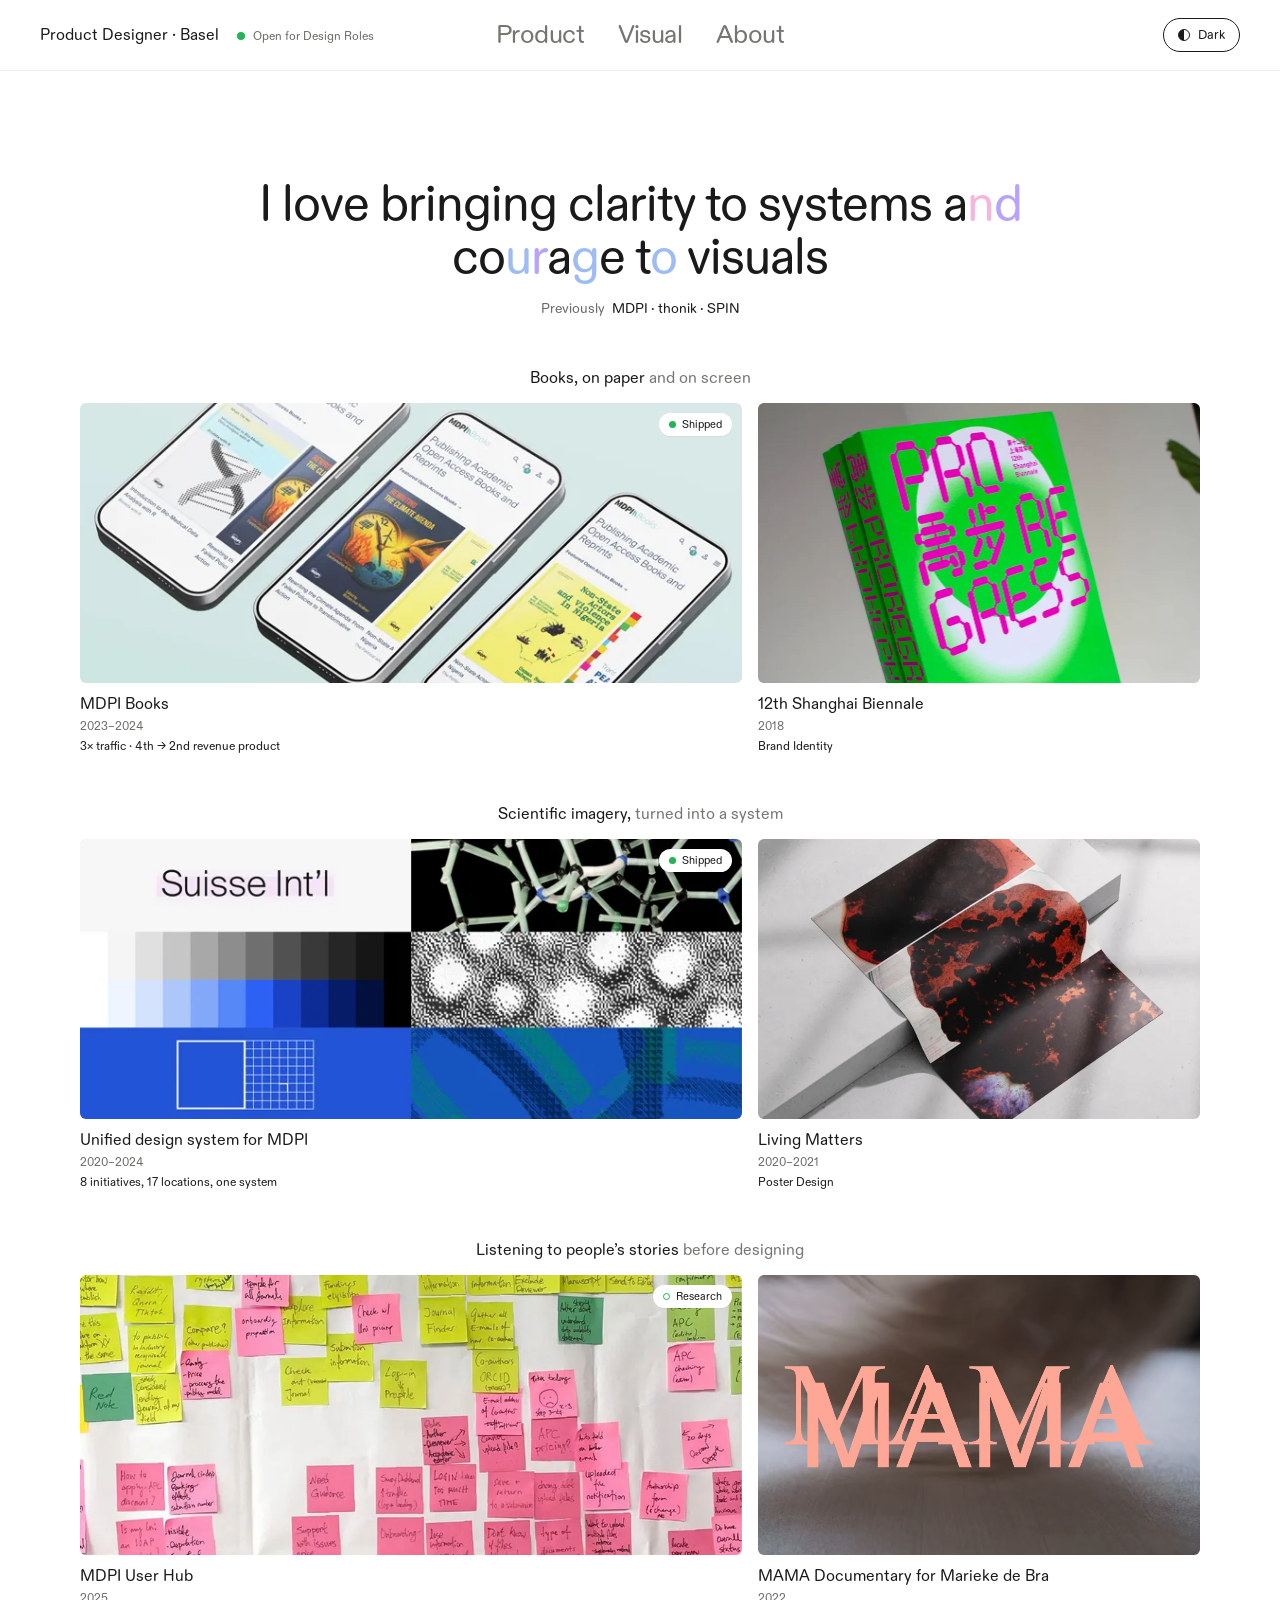
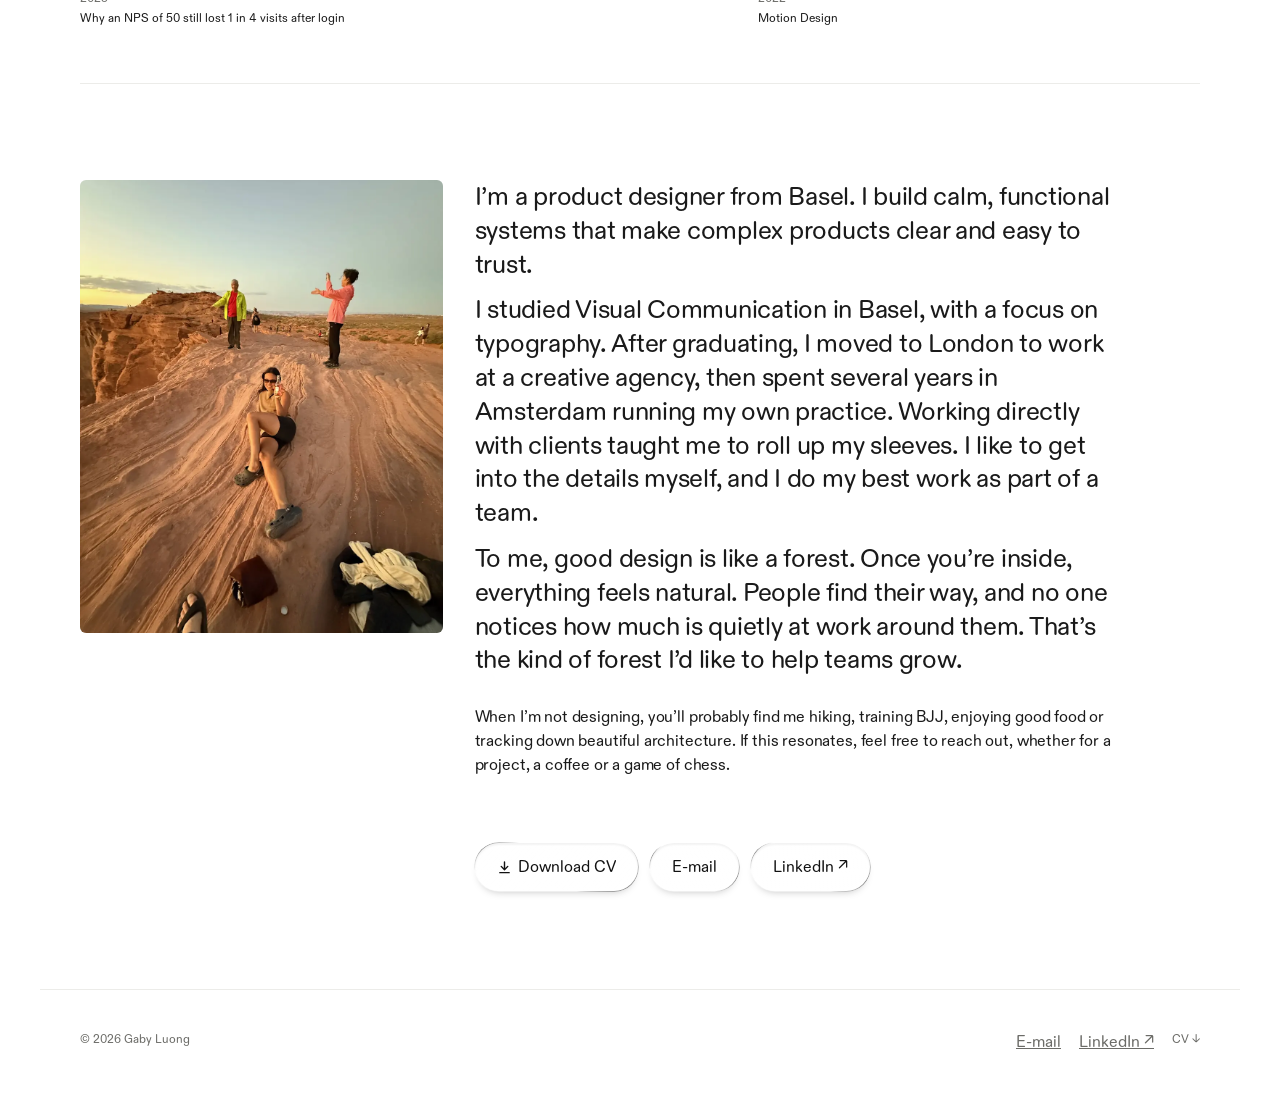
==== commit 1324513c: "Sharper Shanghai Biennale thumbnail on the homepage Co-Authored-By: Claude Opus 5.5 <noreply@anthrop" ====
--- a/index.html
+++ b/index.html
@@ -605,7 +605,7 @@
 <main class="pages" style="padding:0"><section class="page" id="home"><div class="site"><header class="hc"><nav><a href="#home" class="on">All</a><a href="#product" class="">Product</a><a href="#visual" class="">Visual</a><a href="#home-about" class="">About</a></nav></header><main>
 <div class="ctitle"><h1 class="hl">I love bringing clarity to systems <span class="spark" aria-label="and courage to visuals">and courage to visuals</span></h1><p class="prevl"><span>Previously</span> MDPI · thonik · SPIN</p></div>
 <p class="ann">Header: title top left in Black weight; menu at H1 size, transparent, hides on scroll down and returns on scroll up. On mobile the menu sits at the bottom for the thumb.</p>
-<div class="pair3"><div class="ptitle3"><p class="psent">Books, on paper <span>and on screen</span></p></div><div class="two3"><a href="#work-books" data-view=""><div class="ph" style="height:280px"><span class="stc k-shp"><i></i>Shipped</span><img src="assets/img/p001.webp" alt="Two phones showing the redesigned MDPI Books pages" style="height:100%;object-fit:cover;object-position:center"></div><h2 class="ttl">MDPI Books</h2><p class="yr">2023–2024</p><p class="oc">3× traffic · 4th → 2nd revenue product</p></a><a href="#v-shanghai" data-view=""><div class="ph" style="height:280px"><img src="assets/img/p002.webp" alt="Shanghai Biennale banners on Power Station of Art, with the chimney behind" style="height:100%;object-fit:cover;object-position:center 40%"></div><h2 class="ttl">12th Shanghai Biennale</h2><p class="yr">2018</p><p class="oc">Brand Identity</p></a></div></div><div class="pair3"><div class="ptitle3"><p class="psent">Scientific imagery, <span>turned into a system</span></p></div><div class="two3"><a href="#work-ds" data-view=""><div class="ph" style="height:280px"><span class="stc k-shp"><i></i>Shipped</span><img src="assets/img/p003.webp" alt="MDPI design system foundations: Suisse Int’l type, colour scales, grid and halftone imagery" style="height:100%;object-fit:cover;object-position:left center"></div><h2 class="ttl">Unified design system for MDPI</h2><p class="yr">2020–2024</p><p class="oc">8 initiatives, 17 locations, one system</p></a><a href="#v-living" data-view=""><div class="ph" style="height:280px"><img src="assets/img/p004.webp" alt="Folded Living Matters poster with red and black scientific imagery on a white concrete block" style="height:100%;object-fit:cover;object-position:center"></div><h2 class="ttl">Living Matters</h2><p class="yr">2020–2021</p><p class="oc">Poster Design</p></a></div></div><div class="pair3"><div class="ptitle3"><p class="psent">Listening to people’s stories <span>before designing</span></p></div><div class="two3"><a href="#work-hub" data-view=""><div class="ph" style="height:280px"><span class="stc k-res"><i></i>Research</span><img src="assets/img/p005.webp" alt="Affinity map from the User Hub interviews" style="height:100%;object-fit:cover;object-position:center"></div><h2 class="ttl">MDPI User Hub</h2><p class="yr">2025</p><p class="oc">Why an NPS of 50 still lost 1 in 4 visits after login</p></a><a href="#v-mama" data-view=""><div class="ph" style="height:280px"><video data-mama="" data-hover="" muted="" loop="" playsinline="" preload="auto" poster="assets/img/p006.webp" aria-label="MAMA film title animation"></video></div><h2 class="ttl">MAMA Documentary for Marieke de Bra</h2><p class="yr">2022</p><p class="oc">Motion Design</p></a></div></div><p class="ann">Pairs: product tile 60%, visual tile 40%. Status chip top right on product tiles only (Shipped, Research, Study). Same caption hierarchy on every tile: title 16px, year 12px grey, line 12px black (outcome for product, discipline for visual).</p>
+<div class="pair3"><div class="ptitle3"><p class="psent">Books, on paper <span>and on screen</span></p></div><div class="two3"><a href="#work-books" data-view=""><div class="ph" style="height:280px"><span class="stc k-shp"><i></i>Shipped</span><img src="assets/img/p001.webp" alt="Two phones showing the redesigned MDPI Books pages" style="height:100%;object-fit:cover;object-position:center"></div><h2 class="ttl">MDPI Books</h2><p class="yr">2023–2024</p><p class="oc">3× traffic · 4th → 2nd revenue product</p></a><a href="#v-shanghai" data-view=""><div class="ph" style="height:280px"><img src="assets/img/shanghai-thumb.webp" alt="Shanghai Biennale banners on Power Station of Art, with the chimney behind" style="height:100%;object-fit:cover;object-position:center 40%"></div><h2 class="ttl">12th Shanghai Biennale</h2><p class="yr">2018</p><p class="oc">Brand Identity</p></a></div></div><div class="pair3"><div class="ptitle3"><p class="psent">Scientific imagery, <span>turned into a system</span></p></div><div class="two3"><a href="#work-ds" data-view=""><div class="ph" style="height:280px"><span class="stc k-shp"><i></i>Shipped</span><img src="assets/img/p003.webp" alt="MDPI design system foundations: Suisse Int’l type, colour scales, grid and halftone imagery" style="height:100%;object-fit:cover;object-position:left center"></div><h2 class="ttl">Unified design system for MDPI</h2><p class="yr">2020–2024</p><p class="oc">8 initiatives, 17 locations, one system</p></a><a href="#v-living" data-view=""><div class="ph" style="height:280px"><img src="assets/img/p004.webp" alt="Folded Living Matters poster with red and black scientific imagery on a white concrete block" style="height:100%;object-fit:cover;object-position:center"></div><h2 class="ttl">Living Matters</h2><p class="yr">2020–2021</p><p class="oc">Poster Design</p></a></div></div><div class="pair3"><div class="ptitle3"><p class="psent">Listening to people’s stories <span>before designing</span></p></div><div class="two3"><a href="#work-hub" data-view=""><div class="ph" style="height:280px"><span class="stc k-res"><i></i>Research</span><img src="assets/img/p005.webp" alt="Affinity map from the User Hub interviews" style="height:100%;object-fit:cover;object-position:center"></div><h2 class="ttl">MDPI User Hub</h2><p class="yr">2025</p><p class="oc">Why an NPS of 50 still lost 1 in 4 visits after login</p></a><a href="#v-mama" data-view=""><div class="ph" style="height:280px"><video data-mama="" data-hover="" muted="" loop="" playsinline="" preload="auto" poster="assets/img/p006.webp" aria-label="MAMA film title animation"></video></div><h2 class="ttl">MAMA Documentary for Marieke de Bra</h2><p class="yr">2022</p><p class="oc">Motion Design</p></a></div></div><p class="ann">Pairs: product tile 60%, visual tile 40%. Status chip top right on product tiles only (Shipped, Research, Study). Same caption hierarchy on every tile: title 16px, year 12px grey, line 12px black (outcome for product, discipline for visual).</p>
 
 <div class="hr"></div>
 <div class="sec" id="home-about" style="margin-top:96px"><div class="about2">
